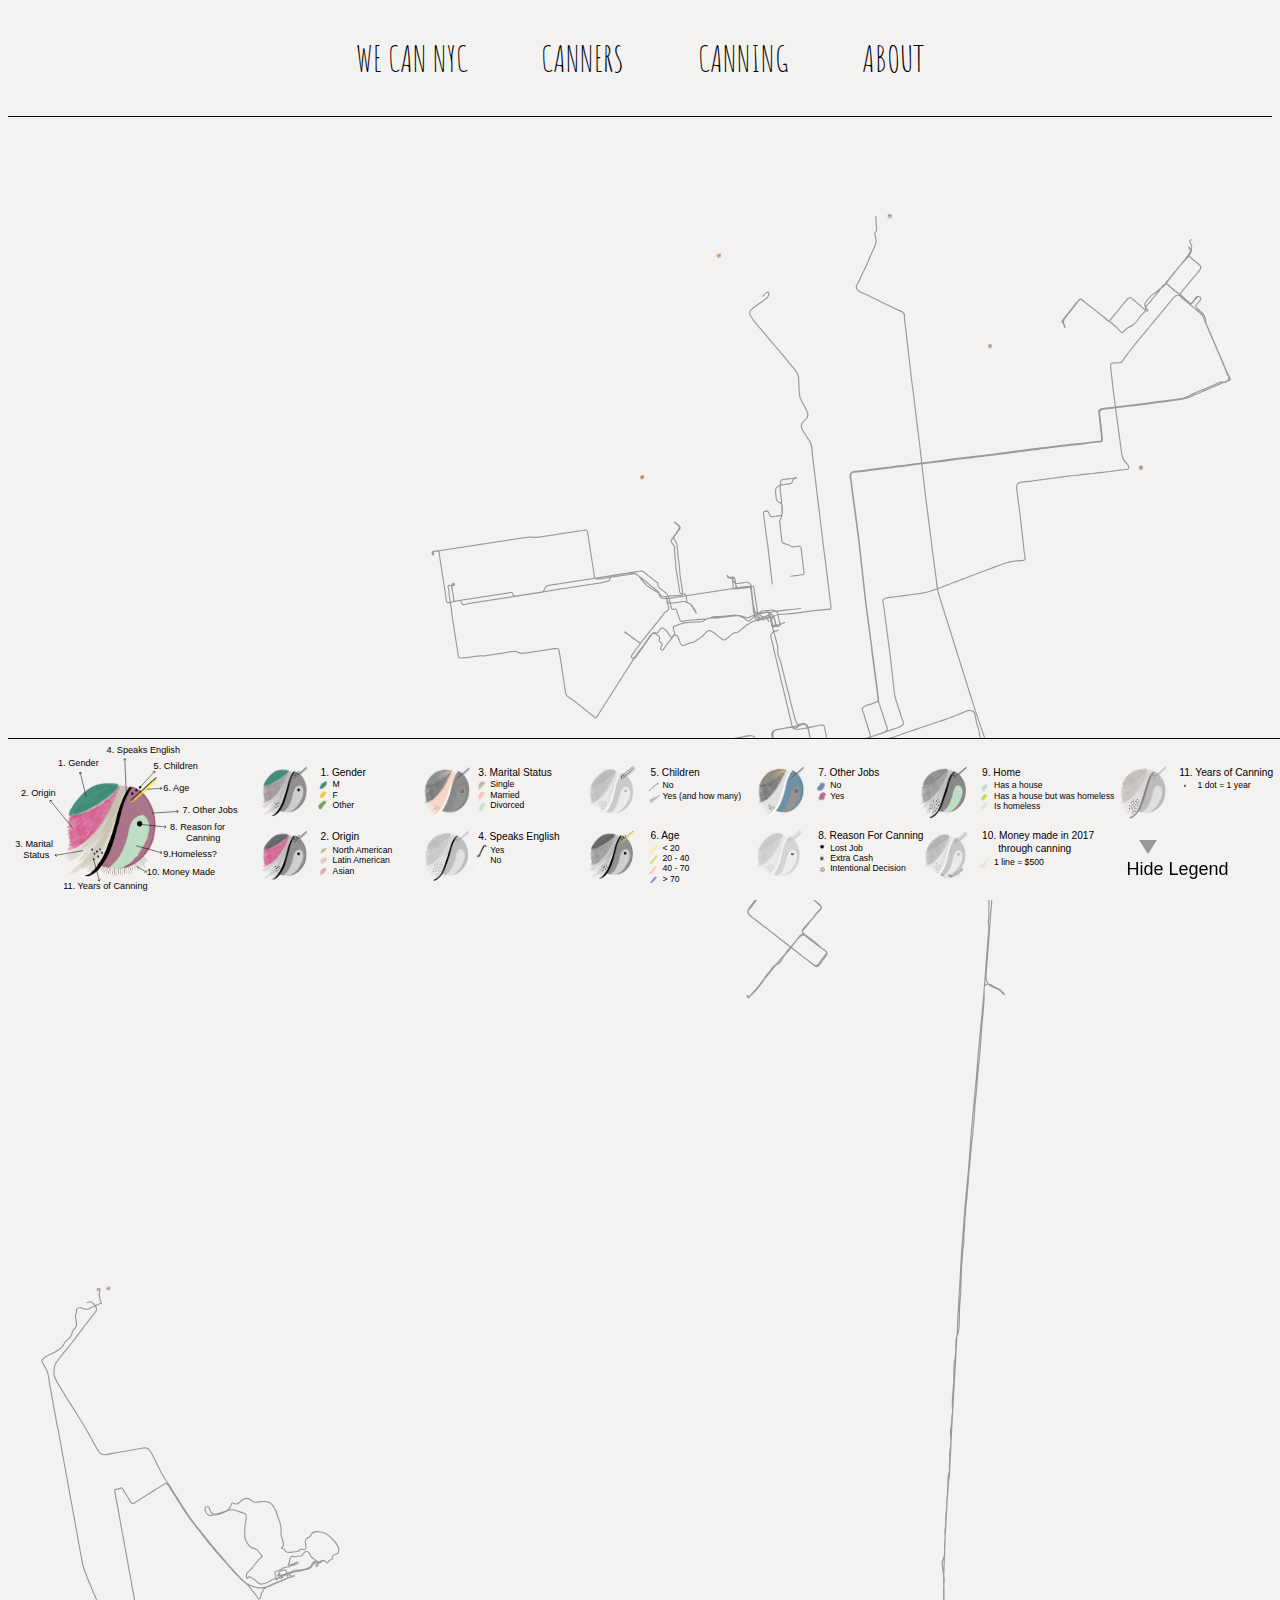
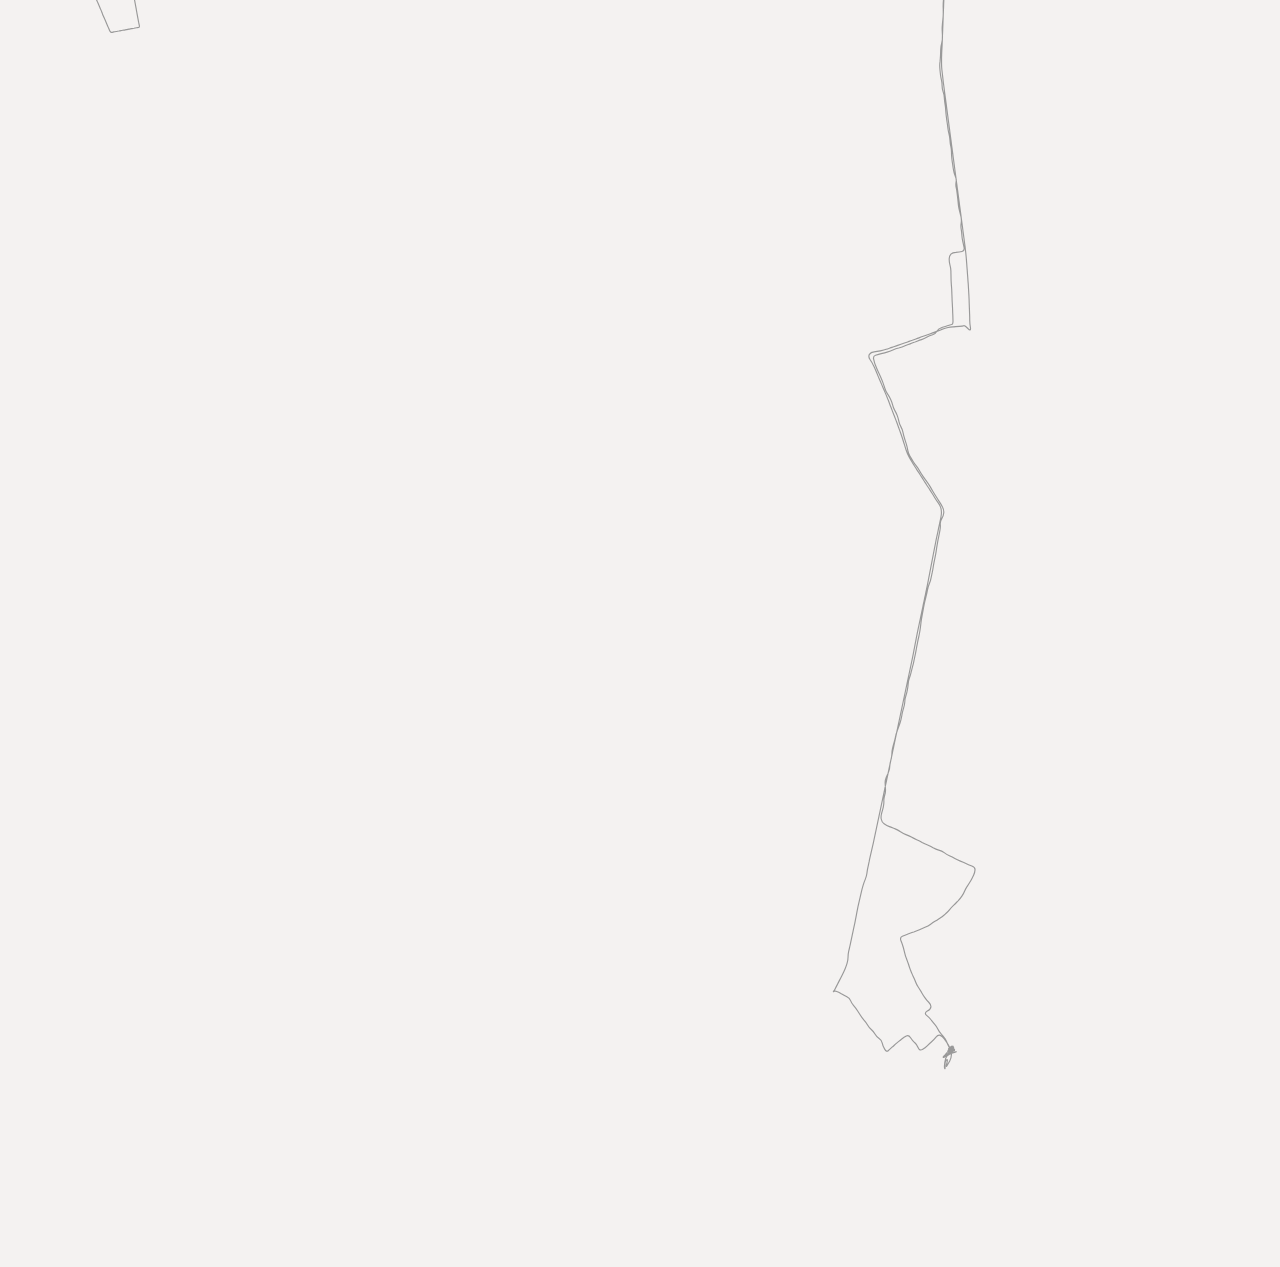
==== index.html @ df3c73aa "commiting changes" ====
<!DOCTYPE html>
<html>
<head>
	<title>Canners</title>

	<script src="scripts/jquery.min.js"></script>
	<script type="text/javascript" src="scripts/homepage/main.js"></script>
	<script type="text/javascript" src="scripts/jquery-drawsvg-master/src/jquery.drawsvg.js"></script>
	<link rel="stylesheet" type="text/css" href="style/main.css">
	<link href="https://fonts.googleapis.com/css?family=Amatic+SC" rel="stylesheet"> 
	<link href="https://fonts.googleapis.com/css?family=Roboto" rel="stylesheet">
</head>
<body>
	<header id="menu">
		<div id="buttons">
			<div class="menu_button">WE CAN NYC</div>
			<div class="menu_button">CANNERS</div>
			<div class="menu_button">CANNING</div>
			<div class="menu_button">ABOUT</div>
		</div>
	</header>

	<div id="page_container">
		
		
		<div id="subtitle"></div>
		<div id="paths">
			<!-- <div class="popup_info" id="popup">
				<div class="popup_info" id="name"></div>
				<div class="popup_info" id="soundbite"></div>
				<div class="popup_info" id="link">
					<img src="img/morena/collection.png">
					<div>GO CANNING</div>
				</div>
				
			</div> -->


			<svg version="1.1" xmlns="http://www.w3.org/2000/svg" xmlns:xlink="http://www.w3.org/1999/xlink" x="0px" y="0px"
				 viewBox="0 150 1093.6 2368.9" style="enable-background:new 0 0 1093.6 2368.9;" xml:space="preserve">
			<style type="text/css">
				.st0{fill:none;stroke:#999999;stroke-linecap:round;stroke-linejoin:round;}
			</style>
			<g id="Angel_x5F_simplified">
				<path class="st0" d="M658.1,586.6c-0.3-1.1-0.9-3.5-2.6-3.4c-1.3,0.1-3.2,1-4.3,1.6c-1.2,0.7-2.9,1.8-4,0.1
					c-0.5-0.8-1.2-4.3-1.4-5.2c-0.6-3.2-0.9-6.4-1.3-9.6c-0.4-3.2-1-6.5-1.2-9.7c-0.3-3.5,0.2-8.4-5-7.9c-1.1,0.1-2.2,0.4-3.3,0.6
					c-1.1,0.2-2.3,0.3-3.5,0.5c-1.1,0.1-2,0-2.9-0.7c-0.9-0.7-1.3-1.7-1.8-2.6c-0.5-0.7-0.9-1.3-1.8-1.6c-0.6-0.2-1.1,0.1-1.7-0.3
					c-0.2-0.1-0.3-0.4-0.5-0.6c0,0-0.1-0.1-0.1-0.1c-0.1,0-0.2,0-0.2,0.2c0,0.1,0,0.2,0.1,0.3c0.4,0.9,2.3,0.2,2.9,0.1
					c0.7-0.1,2.1-0.7,2.8,0.1c0.5,0.5,0.7,2.2,0.8,2.8c0.2,1.6,0.4,3.3,1,4.8c0.9,2.5,2.1,1.4,4,1.1c1.6-0.3,3.2-0.3,4.8-0.6
					c0.8-0.1,1.6-0.5,2.5-0.3c0.8,0.2,0.9,0.7,1.1,1.4c0.2,0.6,0.6,4.2,0.7,4.8c0.2,1.6,0.4,3.2,0.7,4.8c0.3,1.6,0.6,3.2,1,4.8
					c0.3,1.6,0.8,3.2,0.9,4.9c0.1,0.9-0.1,1.9,1.2,2.1c0.9,0.2,1.8,0.3,2.6,0.9c1.1,0.8,3,2.8,4.5,3.2c1,0.3,1.8-0.2,2.6-0.4
					c0.7-0.2,2-0.4,2.7,0.1c0.8,0.6,0.7,1.9,0.8,2.6c0.2,1,0.5,1.9,0.7,2.8c0.1,0.5,0.1,2.1,1,2.2c0.4,0.1,2.4-0.7,2.7-0.8
					c0.3-0.1,1.1-0.5,1.6-0.3c0.2,0.1,0,0.2-0.1,0.3c-0.3,0.1-0.6,0.2-0.9,0.2c-0.8,0.1-1.6,0.5-2.4,0.8c-1.2,0.3-1.4-0.6-1.5-1.5
					c-0.2-1-0.4-1.9-0.6-2.9c-0.4-1.6-0.8-3.1-1.2-4.7c-0.2-0.8-0.4-1.7-0.6-2.5c-0.2-0.9-0.8-1.1-1.7-0.9c-1.6,0.5-3.3,0.6-5,0.9
					c-1.2,0.2-3.4,0.6-4.6-0.1c-1.6-1-2.1-2.3-2.4-4c-0.3-1.6-0.4-3.2-0.6-4.8c-0.4-3.2-0.7-6.4-1.2-9.6c-0.1-1-0.1-2-0.1-2.9
					c-0.1-1.1-0.7-1.2-1.6-1c-1.8,0.3-3.6,0.4-5.4,0.7c-1.8,0.2-3.6,0.4-5.4,0.6c-0.5,0.1-0.9,0.1-1.4,0.2c-0.5,0.1-0.9,0.3-1.4,0.2
					c-1-0.2-0.7-1.6-0.7-2.2c0-0.5-0.5-5-0.6-5.5c-0.1-0.4-0.2-1.8-0.7-2.1c-0.7-0.4-2,0.3-2.6,0.2c-0.9-0.2-0.9-1.3-1.1-1.8
					c-0.1-0.2-0.4-0.7-0.3-0.3c0.5,1.6,1.6,1.6,3,1.8c1.6,0.2,3.1,0.1,4,1.9c0.4,0.8,0.4,1.6,0.4,2.4c0.1,0.8,0.2,1.6,0.3,2.5
					c0.1,0.4,0.1,0.8,0.1,1.3c0,0.4,0,0.8,0.2,1.2c0.3,0.9,1.3,0.6,1.9,0.4c1.7-0.4,3.3-0.4,5-0.6c1.6-0.2,3.2-0.5,4.8-0.4
					c0.8,0.1,1.2,0.4,1.3,1.2c0.1,0.9,0,1.8,0.1,2.7c0.3,3.3,0.7,6.5,1.1,9.8c0.2,1.7,0.4,3.4,0.5,5.1c0.2,1.7,0,3.2,1.1,4.8
					c0.5,0.7,1.2,1.1,1.9,1.6c0.7,0.5,1.2,1.2,2,1.7c1.5,0.9,3.2,0,4.5-0.6c1.1-0.5,3.4-1.4,4.7-0.9c0.9,0.3,0.9,1.3,0.9,2
					c0.1,0.9,0.3,1.7,0.5,2.6c0.2,0.9,0.3,1.8,0.4,2.7c0.1,0.8,0.4,1.3,1.2,1.3c1.5,0.1,2.8-0.6,4.1-1"/>
				<image canner="angel" class="data_portrait" style="overflow:visible;" width="1007" height="1089" xlink:href="img/homepage/data_portraits/angel.png"  transform="matrix(5.722776e-02 0 0 5.722776e-02 978.37 422.3849)">
				</image>
				<svg>
					<path class="overlay_path" d="M658.1,586.6c-0.3-1.1-0.9-3.5-2.6-3.4c-1.3,0.1-3.2,1-4.3,1.6c-1.2,0.7-2.9,1.8-4,0.1
					c-0.5-0.8-1.2-4.3-1.4-5.2c-0.6-3.2-0.9-6.4-1.3-9.6c-0.4-3.2-1-6.5-1.2-9.7c-0.3-3.5,0.2-8.4-5-7.9c-1.1,0.1-2.2,0.4-3.3,0.6
					c-1.1,0.2-2.3,0.3-3.5,0.5c-1.1,0.1-2,0-2.9-0.7c-0.9-0.7-1.3-1.7-1.8-2.6c-0.5-0.7-0.9-1.3-1.8-1.6c-0.6-0.2-1.1,0.1-1.7-0.3
					c-0.2-0.1-0.3-0.4-0.5-0.6c0,0-0.1-0.1-0.1-0.1c-0.1,0-0.2,0-0.2,0.2c0,0.1,0,0.2,0.1,0.3c0.4,0.9,2.3,0.2,2.9,0.1
					c0.7-0.1,2.1-0.7,2.8,0.1c0.5,0.5,0.7,2.2,0.8,2.8c0.2,1.6,0.4,3.3,1,4.8c0.9,2.5,2.1,1.4,4,1.1c1.6-0.3,3.2-0.3,4.8-0.6
					c0.8-0.1,1.6-0.5,2.5-0.3c0.8,0.2,0.9,0.7,1.1,1.4c0.2,0.6,0.6,4.2,0.7,4.8c0.2,1.6,0.4,3.2,0.7,4.8c0.3,1.6,0.6,3.2,1,4.8
					c0.3,1.6,0.8,3.2,0.9,4.9c0.1,0.9-0.1,1.9,1.2,2.1c0.9,0.2,1.8,0.3,2.6,0.9c1.1,0.8,3,2.8,4.5,3.2c1,0.3,1.8-0.2,2.6-0.4
					c0.7-0.2,2-0.4,2.7,0.1c0.8,0.6,0.7,1.9,0.8,2.6c0.2,1,0.5,1.9,0.7,2.8c0.1,0.5,0.1,2.1,1,2.2c0.4,0.1,2.4-0.7,2.7-0.8
					c0.3-0.1,1.1-0.5,1.6-0.3c0.2,0.1,0,0.2-0.1,0.3c-0.3,0.1-0.6,0.2-0.9,0.2c-0.8,0.1-1.6,0.5-2.4,0.8c-1.2,0.3-1.4-0.6-1.5-1.5
					c-0.2-1-0.4-1.9-0.6-2.9c-0.4-1.6-0.8-3.1-1.2-4.7c-0.2-0.8-0.4-1.7-0.6-2.5c-0.2-0.9-0.8-1.1-1.7-0.9c-1.6,0.5-3.3,0.6-5,0.9
					c-1.2,0.2-3.4,0.6-4.6-0.1c-1.6-1-2.1-2.3-2.4-4c-0.3-1.6-0.4-3.2-0.6-4.8c-0.4-3.2-0.7-6.4-1.2-9.6c-0.1-1-0.1-2-0.1-2.9
					c-0.1-1.1-0.7-1.2-1.6-1c-1.8,0.3-3.6,0.4-5.4,0.7c-1.8,0.2-3.6,0.4-5.4,0.6c-0.5,0.1-0.9,0.1-1.4,0.2c-0.5,0.1-0.9,0.3-1.4,0.2
					c-1-0.2-0.7-1.6-0.7-2.2c0-0.5-0.5-5-0.6-5.5c-0.1-0.4-0.2-1.8-0.7-2.1c-0.7-0.4-2,0.3-2.6,0.2c-0.9-0.2-0.9-1.3-1.1-1.8
					c-0.1-0.2-0.4-0.7-0.3-0.3c0.5,1.6,1.6,1.6,3,1.8c1.6,0.2,3.1,0.1,4,1.9c0.4,0.8,0.4,1.6,0.4,2.4c0.1,0.8,0.2,1.6,0.3,2.5
					c0.1,0.4,0.1,0.8,0.1,1.3c0,0.4,0,0.8,0.2,1.2c0.3,0.9,1.3,0.6,1.9,0.4c1.7-0.4,3.3-0.4,5-0.6c1.6-0.2,3.2-0.5,4.8-0.4
					c0.8,0.1,1.2,0.4,1.3,1.2c0.1,0.9,0,1.8,0.1,2.7c0.3,3.3,0.7,6.5,1.1,9.8c0.2,1.7,0.4,3.4,0.5,5.1c0.2,1.7,0,3.2,1.1,4.8
					c0.5,0.7,1.2,1.1,1.9,1.6c0.7,0.5,1.2,1.2,2,1.7c1.5,0.9,3.2,0,4.5-0.6c1.1-0.5,3.4-1.4,4.7-0.9c0.9,0.3,0.9,1.3,0.9,2
					c0.1,0.9,0.3,1.7,0.5,2.6c0.2,0.9,0.3,1.8,0.4,2.7c0.1,0.8,0.4,1.3,1.2,1.3c1.5,0.1,2.8-0.6,4.1-1"/>
				</svg>
			</g>
			<g id="PedroYJosefa_x5F_simplified">
				<path class="st0" d="M1024.3,256.2c-1.9,0.4-2.4,1.2-1.5,2.2s1.3,2.3,1.3,3.9c0.1,1.6-0.2,3.1-0.7,4.5c-0.5,1.4-1.2,2.6-2.1,3.8
					c-0.9,1.2-1.8,2.2-2.9,3.2c-1,1-1.9,2-2.8,3c-0.8,1-1.7,2.1-2.7,3.2s-1.9,2.3-2.7,3.4s-1.7,2.1-2.4,3s-1.3,1.6-1.6,1.9
					c-0.3,0.4-0.9,1.2-1.9,2.6c-1,1.4-1.9,2.6-2.9,3.8c-0.9,1.1-2,2.1-3.3,3s-2.4,1.8-3.5,2.8c-1.1,1-2.3,1.9-3.7,2.7
					c-1.3,0.8-2.4,1.8-3.2,3c-0.8,1.2-1.8,2.3-2.9,3.5s-1.5,2.3-1.2,3.4s0.9,2.2,1.9,3.1c1,1,1.1,1.5,0.5,1.6c-0.6,0.1-1.5-0.3-2.5-1.2
					c-1-0.9-2-1.8-2.9-2.5c-0.9-0.8-1.8-1.6-2.7-2.3c-0.9-0.8-1.8-1.6-2.7-2.4c-0.9-0.8-2-1.7-3.2-2.7c-1.2-1-2.8-0.2-4.8,2.3
					s-3.4,4.2-4.1,5.1c-0.7,0.9-1.4,1.7-2,2.4c-0.6,0.7-1.3,1.6-2,2.5c-0.8,0.9-1.5,1.9-2.3,2.8c-0.8,0.9-1.5,1.8-2.2,2.7
					c-0.7,0.8-1.2,1.5-1.5,2c-0.3,0.5-1.2,0.1-2.5-1.1c-1.3-1.3-2.2-2-2.7-2.4c-0.4-0.3-1-0.8-1.8-1.4c-0.7-0.6-1.9-1.5-3.6-2.9
					c-1.6-1.3-3-2.5-4.2-3.4c-1.1-0.9-2.2-1.7-3.1-2.3c-0.9-0.6-2.1-1.5-3.3-2.6c-1.3-1.1-2.4-1.9-3.2-2.5c-0.9-0.6-2.1,0.2-3.8,2.3
					c-1.7,2.1-2.9,3.6-3.5,4.4c-0.6,0.8-1.6,2-2.8,3.5s-2.1,2.6-2.6,3.2s-1.5,1.8-2.9,3.6c-1.4,1.8-1.6,2.9-0.5,3.3
					c1.1,0.4,1.7,1.4,1.9,3c0.1,1.6-0.2,1.2-0.9-1.1c-0.7-2.3-0.6-4.1,0.4-5.4c1-1.3,2.1-2.6,3.2-4.1c1.1-1.4,2.2-2.8,3.1-4
					c1-1.2,2.1-2.7,3.5-4.5c1.4-1.8,2.2-2.9,2.5-3.2c0.3-0.4,0.6-0.8,1-1.2s1.3-0.1,2.6,0.9c1.3,1.1,2.6,2.1,3.8,3.2
					c1.2,1.1,2.4,2,3.7,2.8s2.4,1.7,3.5,2.7c1.1,1,2.3,1.9,3.5,2.9c1.2,0.9,2.4,1.9,3.7,2.9c1.3,1,2.2,1.8,2.8,2.2
					c0.6,0.5,1.6,1.2,2.9,2.3c1.3,1,2.4,1.9,3.3,2.6c0.8,0.7,1.8,1.6,2.8,2.7c1,1.1,2.1,2.1,3,3c1,0.9,2,0.6,3-0.8
					c1-1.4,2.2-2.5,3.6-3.1c1.4-0.6,2.7-1.3,3.9-2.2c1.3-0.9,2.3-1.9,3.2-3.1c0.9-1.2,1.8-2.4,2.6-3.7c0.9-1.2,1.9-2.3,3.2-3.3
					c1.3-1,1.9-2.2,1.8-3.6c-0.1-1.4,0.5-2.7,1.7-3.8c1.2-1.1,2.2-2.3,3.1-3.5c0.9-1.2,1.8-2.3,2.8-3.4c1-1,2-2.2,3-3.5
					c1-1.3,1.9-2.5,2.7-3.8c0.8-1.3,1.8-2.3,3-3.1c1.2-0.8,2.4-0.6,3.7,0.5c1.2,1.1,2.4,2.2,3.4,3.3c1,1.1,2.2,1.9,3.5,2.7
					c1.3,0.7,2.5,1.6,3.6,2.7c1.1,1.1,2.1,2.1,3.2,3.1c1,1,2.2,2.1,3.4,3.4s2.3,1.3,3.3,0.1c0.9-1.2,2-2.4,3.2-3.6
					c1.2-1.2,1.5-1.8,1-1.8c-0.6,0-1.5,1.1-2.8,3.5c-1.3,2.3-2.3,3.1-3.1,2.4c-0.8-0.8-1.9-1.6-3.2-2.5c-1.3-0.9-2.6-1.9-3.9-3
					c-1.3-1.1-1.8-1.9-1.7-2.4c0.1-0.5,0.6-1.2,1.3-2.1c0.7-0.9,1.5-1.8,2.4-2.9s1.7-2,2.5-3c0.8-1,1.7-2.1,2.9-3.6
					c1.2-1.4,2.2-2.6,3.2-3.7c1-1,1.7-1.9,2.3-2.7c0.6-0.8,1.4-1.9,2.4-3.2c1-1.3,1.2-2.4,0.6-3.3c-0.6-0.8-1.5-1.7-2.7-2.6
					c-1.2-0.9-2.3-1.8-3.3-2.6c-1-0.9-1.9-1.7-2.7-2.4s-1.4-1.2-1.7-1.4c-0.3-0.2,0.1-0.9,1.2-2c1.1-1.1,1.5-1.8,1.3-2.1
					c-0.2-0.3-0.5-1-1-2c-0.5-1-0.9-1.4-1.1-1.1c-0.3,0.3,0,0.8,0.9,1.6c0.9,0.8,0.3,2.6-1.6,5.4c-1.9,2.8-3.3,4.6-4.1,5.5
					c-0.8,0.9-1.6,1.9-2.4,2.9s-1.6,1.9-2.3,2.7c-0.7,0.8-1.4,1.7-2.2,2.6c-0.8,0.9-1.6,1.9-2.4,2.9c-0.9,1-1.9,2.3-3,3.7
					c-1.2,1.5-2,2.4-2.6,2.9c-0.6,0.5-0.4,1,0.5,1.6s2,1.5,3.4,2.6c1.4,1.2,2.6,2.3,3.8,3.3c1.1,1.1,2.3,2,3.6,2.8
					c1.3,0.8,2.5,1.7,3.6,2.8s2.5,2.4,4.1,4c1.7,1.6,2.9,1.8,3.8,0.4c0.9-1.3,1.9-2.6,3.1-3.9c1.2-1.2,2.3-1.5,3.4-0.7
					c1,0.8,1,1.8-0.1,3.1c-1.1,1.3-2,2.5-2.9,3.5c-0.9,1-0.7,2.1,0.6,3.3c1.3,1.2,2.5,2.3,3.6,3.2s2,2.1,2.7,3.5c0.7,1.4,1,2.8,1.1,4.3
					s0.5,2.9,1.2,4.2c0.7,1.4,1.3,2.8,1.9,4.2c0.6,1.4,1.2,2.8,1.8,4.2c0.6,1.4,1.2,2.8,1.8,4.2c0.6,1.4,1.2,2.8,1.8,4.2
					c0.6,1.4,1.2,2.8,1.8,4.2c0.6,1.4,1.2,2.8,1.8,4.2c0.6,1.4,1.2,2.8,1.8,4.2c0.6,1.4,1.2,2.8,1.8,4.2c0.6,1.4,1.2,2.8,1.7,4.1
					c0.5,1.4,1.3,2.8,2.2,4.5c0.9,1.6,1.5,2.8,1.5,3.7c0.1,0.8-0.3,1.3-1,1.4c-0.8,0.1-1.9,0.4-3.4,1c-1.5,0.5-2.9,1.1-4.3,1.7
					c-1.4,0.6-2.8,1.2-4.1,1.8c-1.4,0.6-2.8,1.2-4.2,1.8c-1.4,0.6-2.8,1.2-4.2,1.8c-1.4,0.6-2.8,1.2-4.2,1.8c-1.4,0.6-2.8,1.2-4.1,1.8
					c-1.4,0.6-2.8,1.2-4.3,1.9c-1.5,0.7-2.6,1.1-3.3,1.3c-0.7,0.2-0.7,0.2-0.1,0c0.6-0.2,0,0-1.8,0.5c-1.8,0.5-3.4,0.9-4.9,1
					s-2.9,0.3-4.4,0.5c-1.5,0.2-3.8,0.5-6.8,0.9c-3,0.4-6,0.8-9,1.2c-3,0.4-6,0.8-9,1.2c-3,0.4-6,0.8-9,1.1c-3,0.4-6,0.7-9,1.1
					c-3,0.4-6,0.7-9,1.1c-3,0.4-6,0.7-8.9,1c-2.9,0.3-4.2,1.3-4,3c0.2,1.7,0.5,4.1,0.8,7.1c0.3,3,0.6,6,0.9,8.9c0.3,3,0.6,5.3,0.7,7
					c0.2,1.7-0.6,2.5-2.4,2.5c-1.8,0-4.1,0.2-7.1,0.6c-3,0.4-5.9,0.8-9,1.2c-3,0.4-6,0.7-9,1c-3,0.3-6,0.6-9,1c-3,0.4-6,0.8-9,1.2
					s-6,0.8-9,1.1c-3,0.3-6,0.7-9,1.1c-3,0.4-6,0.8-9,1.2c-3,0.4-6,0.8-9,1.2c-3,0.4-6,0.8-9,1.2c-3,0.4-6,0.8-9,1.1
					c-3,0.4-6,0.7-9,1.1c-3,0.3-6,0.7-9,1s-6,0.7-9,1.1c-3,0.4-6,0.8-9,1.2s-6,0.8-9,1.1c-3,0.3-6,0.7-9,1.1c-3,0.4-6,0.7-9,1.1
					c-3,0.4-6,0.8-9,1.2c-3,0.4-6,0.7-9,1.1c-3,0.4-6,0.8-9,1.1c-3,0.4-6,0.8-9,1.2c-3,0.4-6,0.8-9,1.2s-5.3,0.6-7,0.6
					c-1.7,0-2.7,0.6-3,1.8c-0.3,1.2-0.3,2.6,0,4.1c0.3,1.6,0.5,3.1,0.7,4.6c0.2,1.5,0.4,3,0.5,4.5c0.2,1.5,0.4,3,0.6,4.5s0.4,3,0.6,4.5
					c0.2,1.5,0.4,3,0.6,4.5c0.2,1.5,0.4,3,0.6,4.5c0.2,1.5,0.4,3,0.6,4.5c0.2,1.5,0.4,3,0.6,4.5c0.2,1.5,0.4,3,0.6,4.5
					c0.2,1.5,0.4,3,0.6,4.5c0.2,1.5,0.4,3,0.6,4.5c0.2,1.5,0.4,3,0.5,4.5c0.2,1.5,0.4,3,0.5,4.5s0.4,3,0.5,4.5c0.2,1.5,0.4,3,0.5,4.5
					c0.2,1.5,0.4,3,0.5,4.5c0.2,1.5,0.4,3,0.5,4.5c0.2,1.5,0.4,3,0.5,4.5c0.2,1.5,0.3,3,0.5,4.5c0.2,1.5,0.3,3,0.5,4.5
					c0.2,1.5,0.3,3,0.5,4.5c0.2,1.5,0.3,3,0.5,4.5s0.3,3,0.5,4.5c0.2,1.5,0.4,3,0.5,4.5c0.2,1.5,0.4,3,0.6,4.5c0.2,1.5,0.4,3,0.6,4.5
					c0.2,1.5,0.4,3,0.6,4.5c0.2,1.5,0.4,3,0.6,4.5c0.2,1.5,0.4,3,0.6,4.5c0.2,1.5,0.4,3,0.6,4.5c0.2,1.5,0.4,3,0.6,4.5
					c0.2,1.5,0.4,3,0.6,4.5c0.2,1.5,0.4,3,0.5,4.5c0.2,1.5,0.4,3,0.6,4.5c0.2,1.5,0.4,3,0.6,4.5s0.4,3,0.6,4.5s0.4,3,0.6,4.5
					c0.2,1.5,0.4,3,0.6,4.5c0.2,1.5,0.4,3,0.6,4.5c0.2,1.5,0.4,3,0.6,4.5s0.4,3,0.5,4.5c0.1,1.5,0.4,3.1,0.6,4.9s-0.1,2.9-1.3,3.4
					c-1.1,0.5-2.4,1-3.9,1.5c-1.4,0.5-2.9,0.9-4.5,1.4s-2.7,1.1-3.5,1.9s-0.9,2-0.2,3.6c0.7,1.6,1.2,3,1.6,4.5s0.9,2.9,1.3,4.3
					c0.5,1.4,0.9,2.9,1.3,4.3c0.4,1.4,0.9,2.9,1.5,4.4c0.6,1.5,0.7,2.8,0.4,4.1c-0.3,1.2-1.3,2.1-2.9,2.6c-1.6,0.5-3,1-4.5,1.4
					c-1.4,0.5-2.8,1-4.3,1.4s-2.9,1-4.3,1.5c-1.4,0.5-2.9,1-4.3,1.5c-1.4,0.5-2.9,0.9-4.3,1.3c-1.5,0.4-2.9,0.9-4.4,1.3
					c-1.4,0.4-2.9,0.9-4.4,1.2c-1.5,0.4-2.9,0.8-4.4,1.1c-1.5,0.3-2.9,0.7-4.4,1.1c-1.5,0.4-2.9,0.6-4.4,0.6c-1.4,0-2.3-0.8-2.6-2.5
					c-0.3-1.7-0.6-3.2-0.9-4.7c-0.3-1.4-0.7-2.9-1-4.4s-0.7-3-1-4.4c-0.3-1.5-0.7-3-0.9-4.5c-0.3-1.5-0.8-2.9-1.4-4.2s-1.8-1.6-3.4-1
					c-1.6,0.6-3.2,1-4.6,1.3c-1.5,0.3-2.9,0.6-4.4,1c-1.5,0.4-3,0.7-4.5,0.9s-3,0.5-4.4,0.8c-1.5,0.3-3,0.5-4.7,0.7
					c-1.6,0.2-2.7,0.9-3.2,2.3c-0.5,1.4-0.5,2.8-0.1,4.3c0.4,1.5,0.8,3,1.1,4.5c0.3,1.5,0.6,3,0.9,4.4c0.3,1.5,0.6,3,0.9,4.4
					c0.3,1.5,0.6,3,0.9,4.4s0.6,3,0.9,4.4c0.3,1.5,0.6,3,0.9,4.4c0.3,1.5,0.6,3,1,4.4c0.3,1.5,0.6,3,1,4.4c0.3,1.5,0.6,3,1,4.4
					s0.6,3,0.9,4.4c0.3,1.5,0.6,3,0.9,4.4c0.3,1.5,0.6,3,0.9,4.5s0.6,3,0.9,4.4c0.3,1.5,0.6,3,0.9,4.5c0.3,1.5,0.6,3,0.9,4.4
					c0.3,1.5,0.6,3,0.9,4.5c0.3,1.5,0.7,3,1.1,4.4c0.4,1.4,0.8,2.9,1,4.4c0.2,1.5,0.5,3,0.9,4.5c0.4,1.5,0.7,2.9,1.1,4.4
					c0.4,1.5,0.7,2.9,1.1,4.4c0.4,1.5,0.8,2.9,1.4,4.5c0.6,1.5,0.4,2.9-0.5,4s-2.1,1.9-3.7,2.2c-1.5,0.3-3,0.6-4.5,1
					c-1.5,0.3-3,0.6-4.5,0.9c-1.5,0.3-2.5,1.2-3,2.6c-0.5,1.4-0.5,2.8,0,4.1c0.5,1.4,0.2,2.6-1,3.8c-1.1,1.2-2.1,2.4-3,3.6
					c-0.9,1.2-1.7,2.4-2.6,3.7c-0.9,1.2-1.8,2.4-2.7,3.7c-0.9,1.2-1.8,2.4-2.7,3.6s-1.8,2.4-2.7,3.6c-0.9,1.2-1.8,2.4-2.7,3.6
					c-0.9,1.2-1.8,2.4-2.7,3.6s-1.8,2.4-2.7,3.6c-0.9,1.2-1.9,2.4-3,3.6c-1.2,1.2-1.5,2.4-0.9,3.7c0.6,1.3,1.5,2.3,2.8,3.2
					c1.3,0.9,2.6,1.8,3.7,2.7c1.2,0.9,2.4,1.9,3.6,2.8c1.2,0.9,2.4,1.8,3.6,2.8c1.2,0.9,2.4,1.8,3.6,2.8s2.4,1.8,3.6,2.8
					c1.2,0.9,2.4,1.8,3.6,2.8c1.2,0.9,2.4,1.8,3.6,2.8c1.2,0.9,2.4,1.8,3.6,2.8c1.2,0.9,2.4,1.8,3.6,2.8c1.2,0.9,2.4,1.8,3.6,2.8
					c1.2,0.9,2.4,1.9,3.6,2.8c1.2,0.9,2.4,1.8,3.6,2.8s2.4,1.9,3.6,2.8c1.2,0.9,2.4,1.8,3.6,2.7s2.5,1.9,3.8,3.1s2.6,1.1,3.7-0.1
					s2.1-2.5,2.9-3.6c0.8-1.1,1.9-2.5,3.1-4.2c1.3-1.7,1.5-2.9,0.8-3.8c-0.7-0.9-1.7-1.8-3.2-2.7c-1.4-1-2.4-1.7-3-2
					c-0.6-0.4-1.3-0.9-2.2-1.6c-0.9-0.7-1.6-1.3-2.3-1.7c-0.7-0.5-1.9-1.5-3.8-3.2c-1.9-1.6-3.4-2.8-4.5-3.3s-2.3-0.4-3.5,0.7
					s-2.3,2.2-3.2,3.3s-1.8,2.3-2.7,3.5s-1.8,2.4-2.7,3.6c-0.9,1.2-1.8,2.4-2.9,3.5c-1,1.1-2,2.2-2.8,3.4c-0.9,1.1-1.6,2.3-2.3,3.7
					c-0.6,1.4-1.7,2.3-3.1,3c-1.4,0.6-2.6,1.4-3.5,2.3s-1.8,1.9-2.6,3.1c-0.8,1.2-1.8,2.4-3,3.7c-1.2,1.3-2.1,2.6-2.7,4.1
					c-0.5,1.4-1.3,2.6-2.2,3.7c-0.9,1-1.9,2.2-2.9,3.5s-2,2.4-2.9,3.4s-1.9,1.9-3,3c-1.1,1.1-1.8,1.5-2.1,1.4c-0.3-0.1-0.8-0.3-1.3-0.7
					c-0.6-0.3-0.6,0-0.1,0.9c0.6,0.9,1,1.2,1.2,0.8c0.3-0.4,0.8-1.1,1.7-2.1c0.8-1,1.8-2.1,2.8-3.2c1-1.1,2-2.3,3.1-3.5s2-2.5,2.9-3.7
					c0.9-1.2,1.8-2.3,2.6-3.2s1.8-2,2.9-3.3c1.1-1.3,2-2.4,2.7-3.3s2-2.5,3.7-4.8c1.8-2.3,3.2-4,4.2-5.2s2-2.2,3.1-3.4
					c1-1.1,2-2.3,2.8-3.5c0.9-1.2,1.8-2.4,2.9-3.5s2-2.2,3-3.4c0.9-1.2,1.8-2.4,2.8-3.5c0.9-1.1,1.9-2.4,3-3.8c1.1-1.4,2.1-1.7,3.2-1.1
					c1,0.7,1.9,1.4,2.7,2c0.7,0.7,2.1,1.7,4,3c1.9,1.3,3.7,2.7,5.4,4c1.7,1.3,2.5,1.9,2.3,1.6c-0.2-0.3-0.9-1-2-2c-1.2-1-2.3-2-3.5-2.8
					s-2.3-1.8-3.5-2.7s-2.4-1.8-3.5-2.6c-1.2-0.8-2.1-1.6-2.7-2.2c-0.6-0.6-0.4-1.4,0.5-2.4c1-1,1.9-2,2.8-3.2c0.9-1.1,1.9-2.3,2.8-3.5
					s1.9-2.4,2.9-3.5c1-1.2,1.9-2.3,2.8-3.5c0.9-1.2,2-2.3,3.3-3.5c1.3-1.2,1.4-2.3,0.3-3.5c-1.1-1.1-2.2-2.2-3.3-3.2
					c-1.1-1-2.3-2-3.4-3c-1.1-1-2.3-2-3.4-3c-1.1-1-2.3-2-3.4-3s-2.3-2-3.4-3c-1.1-1-2.2-2-3.4-3.1c-1.1-1-2.2-2-3.4-3
					c-1.1-1-2.2-2-3.4-3c-1.1-1-2.2-2-3.4-3.1c-1.1-1-2.1-2.1-3-3.3c-0.8-1.2-1.2-2.5-1.2-4.2c0-1.6,0.4-3,1-4.1
					c0.6-1.1,1.8-1.7,3.4-1.9c1.6-0.2,3.2-0.4,4.6-0.8s2.9-0.7,4.4-1c1.5-0.3,3-0.6,4.4-0.9c1.5-0.3,3-0.6,4.4-0.9
					c1.5-0.3,3-0.6,4.4-0.9s3-0.6,4.4-0.9c1.5-0.3,3-0.6,4.4-1c1.5-0.3,3-0.6,4.5-0.9c1.5-0.3,2.9-0.7,4.1-1.3c1.2-0.6,1.6-1.7,1.2-3.3
					c-0.5-1.6-0.8-3.2-1.1-4.6c-0.3-1.4-0.6-2.9-1-4.4c-0.3-1.5-0.7-3-1-4.4c-0.3-1.5-0.7-3-1-4.4s-0.7-3-1-4.4c-0.3-1.5-0.6-3-0.9-4.4
					c-0.3-1.5-0.6-3-0.9-4.5c-0.3-1.5-0.6-3-0.9-4.5s-0.6-3-0.9-4.5s-0.6-3-0.9-4.5c-0.3-1.5-0.6-3-0.9-4.5c-0.3-1.5-0.6-3-0.9-4.5
					c-0.3-1.5-0.6-3-0.9-4.5c-0.3-1.5-0.6-3-0.9-4.5c-0.3-1.5-0.6-3-0.9-4.4c-0.3-1.5-0.6-3-0.9-4.4c-0.3-1.5-0.6-3-1-4.4
					c-0.3-1.5-0.6-3-1-4.4c-0.3-1.5-0.7-2.9-1-4.4c-0.3-1.4-0.6-2.8-0.8-4c-0.2-1.2-0.2-2.1-0.1-2.6c0.1-0.5,0-0.9-0.2-1.2
					c-0.3-0.3-0.5-1.1-0.8-2.4c-0.3-1.4-0.5-2.8-0.9-4.2c-0.3-1.5-0.9-2.8-1.7-4.1c-0.8-1.3-2-1.6-3.6-1.1s-3,1.2-4.3,2.1
					s-2.6,1.1-4.1,0.6c-1.5-0.5-2.9-0.5-4.4-0.1c-1.5,0.4-3,0.8-4.5,1s-3,0.5-4.6,0.7c-1.6,0.2-2.8,0.8-3.7,1.7
					c-0.9,0.9-1.2,2.1-0.8,3.7c0.4,1.6,0.8,3.1,1,4.6c0.3,1.5,0.6,2.9,0.9,4.4c0.3,1.5,0.6,3,0.9,4.4c0.3,1.5,0.6,3,1.1,4.5
					c0.4,1.5,0.5,2.9,0.1,4c-0.3,1.1-1.4,1.8-3,2c-1.7,0.2-3.2,0.5-4.7,0.8c-1.4,0.3-2.9,0.6-4.4,1c-1.5,0.3-2.4-0.4-2.8-2.1
					c-0.3-1.7-0.7-3.3-1-4.7s-0.6-2.9-0.9-4.4s-0.7-3-1.1-4.6c-0.5-1.6-0.4-2.8,0.2-3.5c0.6-0.8,0.7-1,0.1-0.8
					c-0.5,0.2-0.9-0.6-1.1-2.6s-1.1-3-2.7-3c-1.6-0.1-3.1,0-4.6,0.3c-1.5,0.3-2.9,0.6-4.4,0.9c-1.5,0.3-3,0.6-4.4,0.9s-3,0.6-4.5,0.9
					c-1.5,0.3-3,0.6-4.4,0.9c-1.5,0.3-3,0.7-4.6,0.9c-1.6,0.3-2.7,1-3.3,2.1c-0.6,1.1-0.5,2.4,0.4,3.8c0.9,1.4,1.6,2.8,2.3,4.1
					c0.6,1.4,1.3,2.7,2,4.1c0.7,1.3,1.4,2.7,2.1,4s1.4,2.7,2.1,4c0.7,1.3,1.4,2.7,2.1,4c0.7,1.3,1.4,2.7,2.1,4c0.7,1.3,1.4,2.7,2.1,4
					c0.7,1.3,1.4,2.7,2.1,4c0.7,1.3,1.4,2.7,2.1,4s1.4,2.7,2.1,4c0.7,1.3,1.4,2.7,2.1,4c0.7,1.3,1.4,2.7,2.1,4s1.4,2.7,2.1,4
					s1.4,2.7,2.1,4c0.7,1.3,1.4,2.7,2.1,4c0.7,1.3,1.4,2.7,2,4.1s1.3,2.7,2,4.1c0.7,1.4,1.4,2.7,2.1,4.1c0.7,1.3,1.4,2.7,2.1,4
					c0.7,1.3,1.4,2.7,2.1,4c0.7,1.3,1.4,2.7,2.1,4c0.7,1.3,1.4,2.7,2.1,4c0.7,1.3,1.4,2.7,2.1,4c0.7,1.3,1.4,2.7,2.1,4
					c0.7,1.3,1.5,2.7,2.4,4c1,1.4,1,2.7,0.2,3.9c-0.8,1.3-1.7,2.5-2.6,3.7c-0.9,1.2-1.8,2.4-2.7,3.6s-1.8,2.4-2.7,3.7
					c-0.9,1.2-1.8,2.4-2.7,3.6s-1.8,2.4-2.7,3.6c-0.9,1.2-1.8,2.4-2.7,3.6s-1.8,2.4-2.7,3.6c-0.9,1.2-1.8,2.4-2.7,3.6s-1.8,2.4-2.8,3.6
					c-1,1.2-1.7,2.5-2,3.9s0.1,2.7,1.3,3.7c1.2,1,2.4,2,3.6,2.9c1.2,0.9,2.4,1.8,3.6,2.7c1.2,0.9,2.4,1.8,3.6,2.8
					c1.2,0.9,2.4,1.8,3.6,2.8c1.2,0.9,2.4,1.8,3.6,2.8c1.2,0.9,2.4,1.8,3.6,2.8c1.2,0.9,2.4,1.8,3.6,2.8s2.4,1.8,3.6,2.8
					s2.4,1.8,3.6,2.8c1.2,0.9,2.4,1.8,3.6,2.8c1.2,0.9,2.4,1.8,3.6,2.8c1.2,0.9,2.4,1.8,3.6,2.8c1.2,0.9,2.4,1.9,3.6,2.8
					c1.2,0.9,2.4,1.8,3.6,2.7c1.2,0.9,2.6,2,4.2,3.2c1.6,1.2,2.7,1.6,3.4,1.2c0.7-0.4,1.5-1.3,2.5-2.6c0.9-1.3,1.9-2.5,2.8-3.6
					c0.9-1.2,1.9-2.4,2.8-3.6c0.9-1.2,0.7-2.3-0.9-3.2s-2.8-1.9-4-2.8c-1.1-0.9-2.3-1.9-3.7-2.9c-1.3-1-2.3-1.8-2.9-2.4
					c-0.6-0.6-1.2-1.1-1.7-1.5c-0.5-0.4-1.1-0.8-1.6-1.3c-0.5-0.4-1.3-1-2.2-1.7c-1-0.7-1.9-1.6-2.8-2.7c-0.9-1.1-0.9-2.3,0.1-3.3
					c1-1.1,1.9-2.1,2.7-3c0.8-0.9,1.6-1.8,2.2-2.5s1.4-1.6,2.1-2.4c0.8-0.9,1.8-2.2,3.2-4s2.8-3.3,4.2-4.7c1.4-1.3,1.7-2.5,0.9-3.4
					c-0.8-0.9-1.8-1.8-3-2.7s-2.3-1.8-3.5-2.8c-1.1-1-2.2-2-3.4-3c-1.1-1-2.3-2-3.4-3c-1.1-1-2.3-2-3.4-3c-1.1-1-2.2-2-3.4-3
					c-1.1-1-2.2-2-3.4-3s-2.2-2-3.4-3.1c-1.1-1-2.2-2-3.4-3c-1.1-1-2.2-2.1-3.3-3.2c-1.1-1.1-1.6-2.4-1.7-4c-0.1-1.6-0.2-3.1-0.3-4.6
					c-0.1-1.5,0.7-2.3,2.5-2.5c1.7-0.2,3.3-0.4,4.8-0.8c1.4-0.3,2.9-0.7,4.4-1c1.5-0.3,3-0.6,4.5-0.9s3-0.6,4.4-0.9s3-0.6,4.4-0.9
					c1.5-0.3,3-0.6,4.4-0.9c1.5-0.3,3-0.6,4.5-0.9c1.5-0.3,2.9-0.6,4.4-1c1.4-0.4,3-0.6,4.8-0.7c1.8-0.1,2.5-0.9,2.3-2.5
					s-0.5-3.1-0.9-4.5c-0.3-1.5-0.7-2.9-1-4.4c-0.3-1.5-0.6-3-1-4.4c-0.3-1.5-0.7-3-1-4.4c-0.3-1.5-0.7-3-1-4.4c-0.3-1.5-0.6-3-0.9-4.4
					s-0.6-3-0.9-4.5c-0.3-1.5-0.6-3-0.9-4.5c-0.3-1.5-0.6-3-0.9-4.5c-0.3-1.5-0.6-3-0.9-4.5c-0.3-1.5-0.6-3-0.9-4.5
					c-0.3-1.5-0.6-3-0.9-4.4c-0.3-1.5-0.6-3-0.9-4.5c-0.3-1.5-0.6-3-0.8-4.4c-0.3-1.5-0.7-3-1.2-4.6c-0.6-1.6-0.2-2.8,1-3.7
					c1.2-0.9,2.5-1.7,3.7-2.6c1.3-0.8,2.5-1.7,3.8-2.5c1.3-0.8,2.5-1.7,3.8-2.5s2.5-1.7,3.8-2.6c1.2-0.9,2.5-1.7,3.8-2.6
					c1.3-0.8,2.5-1.7,3.7-2.7c1.2-0.9,2.5-1.6,4-2c1.5-0.4,2.9-0.9,4.3-1.4c1.4-0.5,2.9-1,4.3-1.5c1.4-0.5,2.9-1,4.3-1.4s2.9-1,4.3-1.4
					c1.4-0.5,2.9-1,4.3-1.5c1.4-0.5,2.9-1,4.3-1.5c1.4-0.5,2.9-1,4.3-1.5c1.4-0.5,2.9-1,4.3-1.5c1.4-0.5,2.9-1,4.3-1.5
					c1.4-0.5,2.9-1,4.4-1.4c1.5-0.4,2.8-1.1,4-1.9s1.4-2,0.7-3.6c-0.7-1.6-1.3-3-1.7-4.5c-0.4-1.4-0.8-2.9-1.3-4.3
					c-0.5-1.4-0.9-2.9-1.4-4.3c-0.4-1.4-0.9-2.9-1.4-4.3c-0.5-1.4-0.9-2.9-1.2-4.4s-0.5-3-0.7-4.5c-0.2-1.5-0.3-3-0.5-4.5
					c-0.2-1.5-0.3-3-0.5-4.5s-0.3-3-0.5-4.5c-0.2-1.5-0.3-3-0.5-4.5s-0.3-3-0.5-4.5c-0.2-1.5-0.3-3-0.5-4.5c-0.2-1.5-0.3-3-0.5-4.5
					c-0.2-1.5-0.4-3-0.6-4.5c-0.2-1.5-0.4-3-0.6-4.5c-0.2-1.5-0.4-3-0.6-4.5c-0.2-1.5-0.4-3-0.6-4.5s-0.4-3-0.6-4.5s-0.4-3-0.6-4.5
					c-0.2-1.5-0.4-3-0.6-4.5c-0.2-1.5-0.4-3-0.6-4.5c-0.2-1.5-0.4-3-0.5-4.5c-0.1-1.5-0.4-3-0.9-4.7c-0.5-1.6,0.1-2.7,1.7-3.3
					c1.6-0.5,3.1-0.9,4.6-1c1.5-0.1,3-0.3,4.5-0.5s3-0.4,4.5-0.6c1.5-0.2,3-0.4,4.5-0.6c1.5-0.2,3-0.4,4.5-0.6c1.5-0.2,3-0.4,4.5-0.6
					c1.5-0.2,3-0.4,4.5-0.6c1.5-0.2,3-0.5,4.5-0.9c1.5-0.4,2.9-0.8,4.3-1.3c1.4-0.5,2.8-1,4.3-1.5c1.4-0.5,2.8-1,4.3-1.6
					c1.4-0.5,2.8-1.1,4.2-1.6c1.4-0.5,2.8-1.1,4.2-1.6c1.4-0.5,2.8-1.1,4.2-1.6c1.4-0.5,2.8-1.1,4.2-1.6c1.4-0.5,2.8-1.1,4.2-1.6
					c1.4-0.5,2.8-1.1,4.2-1.6c1.4-0.5,2.8-1.1,4.2-1.6c1.4-0.5,2.8-1.1,4.2-1.6c1.4-0.5,2.8-1.1,4.2-1.6s2.8-1.1,4.3-1.6
					c1.4-0.5,2.8-1,4.2-1.6s2.9-1.1,4.5-1.6c1.6-0.6,2.6-1,3.2-1.2s1.6-0.5,3.2-1c1.6-0.4,3.2-0.7,4.6-1c1.5-0.3,3-0.4,4.5-0.4
					c1.5,0,3-0.1,4.4-0.4c1.4-0.2,1.9-1.2,1.6-2.9c-0.3-1.7-0.6-3.3-0.8-4.8c-0.2-1.5-0.4-2.9-0.5-4.5s-0.4-3-0.5-4.5
					c-0.2-1.5-0.4-3-0.5-4.5c-0.2-1.5-0.4-3-0.5-4.5c-0.2-1.5-0.4-3-0.5-4.5c-0.2-1.5-0.4-3-0.5-4.5c-0.2-1.5-0.4-3-0.5-4.5
					c-0.2-1.5-0.4-3-0.6-4.5s-0.4-3-0.6-4.5c-0.2-1.5-0.4-3-0.6-4.5c-0.2-1.5-0.4-3-0.5-4.5c-0.2-1.5-0.4-3-0.7-4.6
					c-0.3-1.6-0.1-2.9,0.6-4.1c0.7-1.1,1.9-1.7,3.5-1.8c1.6,0,3.2-0.2,4.7-0.4c1.5-0.2,3-0.4,4.5-0.6c1.5-0.2,3-0.4,4.5-0.6
					c1.5-0.2,3-0.4,4.5-0.6c1.5-0.2,3-0.4,4.5-0.6c1.5-0.2,3-0.4,4.5-0.6c1.5-0.2,3-0.4,4.5-0.6c1.5-0.2,3-0.4,4.5-0.6
					c1.5-0.2,3-0.4,4.5-0.6c1.5-0.2,3-0.4,4.5-0.5c1.5-0.2,3-0.3,4.5-0.5c1.5-0.2,3-0.3,4.5-0.5c1.5-0.2,3-0.3,4.5-0.5
					c1.5-0.2,3-0.3,4.5-0.5c1.5-0.2,3-0.3,4.5-0.5c1.5-0.2,3-0.4,4.5-0.5c1.5-0.2,3-0.4,4.5-0.5c1.5-0.2,3-0.4,4.5-0.6
					c1.5-0.2,3-0.4,4.4-0.6c1.5-0.2,3.1-0.4,4.8-0.5c1.7-0.1,2.6-0.8,2.5-1.9c-0.1-1.2-0.7-2.3-1.8-3.4c-1.2-1.1-2.1-2.4-2.8-3.7
					c-0.7-1.3-1.2-2.8-1.4-4.3c-0.3-1.5-0.5-3-0.7-4.5s-0.4-3-0.6-4.5c-0.2-1.5-0.4-3-0.6-4.5c-0.2-1.5-0.4-3-0.6-4.5
					c-0.2-1.5-0.4-3-0.6-4.5c-0.2-1.5-0.4-3-0.6-4.5c-0.2-1.5-0.4-3-0.6-4.5c-0.2-1.5-0.4-3-0.6-4.5c-0.2-1.5-0.4-3-0.6-4.5
					c-0.2-1.5-0.4-3-0.6-4.5c-0.2-1.5-0.4-3-0.6-4.5c-0.2-1.5-0.4-3-0.6-4.5c-0.2-1.5-0.4-3-0.5-4.5c-0.2-1.5-0.3-3-0.5-4.5
					s-0.3-3-0.5-4.5c-0.2-1.5-0.3-3-0.5-4.5s-0.3-3-0.4-4.6c-0.1-1.5,0.7-2.4,2.5-2.4c1.7-0.1,3.4-0.1,5-0.1s2.7-0.7,3.4-2.1
					s1.5-2.6,2.4-3.8c0.9-1.2,1.9-2.4,2.8-3.6c0.9-1.2,1.8-2.4,2.8-3.6c0.9-1.2,1.9-2.4,2.8-3.6c1-1.2,1.9-2.3,2.9-3.5s1.9-2.3,2.9-3.5
					c1-1.2,1.9-2.3,2.9-3.5c1-1.2,1.9-2.3,2.9-3.5c1-1.2,1.9-2.3,2.9-3.5c1-1.2,1.9-2.3,2.9-3.5c1-1.2,1.9-2.3,2.9-3.5s1.9-2.3,2.9-3.5
					c1-1.2,1.9-2.3,2.9-3.5s1.9-2.3,2.9-3.5c1-1.1,1.9-2.4,2.8-3.6c0.9-1.3,2-2.2,3.4-2.8s2.6-0.3,3.8,0.9c1.1,1.2,2.3,2.3,3.5,3.2
					c1.2,0.9,2.4,1.8,3.5,2.8c1.2,1,2.3,1.9,3.5,2.9c1.2,1,2.3,1.9,3.5,2.9c1.2,1,2.3,2,3.4,3s1.9,2.3,2.4,3.8c0.5,1.4,1.1,2.9,1.7,4.2
					c0.6,1.4,1.2,2.8,1.8,4.2c0.6,1.4,1.2,2.8,1.8,4.2c0.6,1.4,1.2,2.8,1.8,4.2c0.6,1.4,1.2,2.8,1.8,4.2c0.6,1.4,1.2,2.8,1.8,4.2
					s1.2,2.8,1.8,4.2c0.6,1.4,1.2,2.8,1.8,4.2c0.6,1.4,1.2,2.8,1.8,4.2s1.2,2.8,1.8,4.2c0.6,1.4,1.1,2.8,1.6,4.2c0.4,1.4,1.1,2.8,2,4
					c0.9,1.3,0.6,2.6-0.8,4c-1.4,1.4-2.7,1.8-3.7,1.3c-1.1-0.6-2.3-0.5-3.8,0.3c-1.4,0.8-2.9,1.5-4.3,2s-2.8,1.1-4.2,1.8
					c-1.4,0.6-2.8,1.2-4.2,1.8c-1.4,0.5-2.8,1.1-4.2,1.7c-1.4,0.6-2.8,1.2-4.2,1.8c-1.4,0.6-2.7,1.3-4,2.1c-1.3,0.7-2.7,1.3-4.1,1.7
					c-1.5,0.4-3,0.7-4.4,1c-1.5,0.2-3,0.5-4.5,0.7c-1.5,0.2-3.8,0.5-6.8,0.9c-3,0.4-6,0.8-9,1.2c-3,0.4-6,0.8-9,1.2s-6,0.8-9,1.1
					c-3,0.4-6,0.8-9,1.1s-6,0.7-9,1.1c-3,0.3-6.1,0.7-9.4,1c-3.2,0.3-4.8,1.2-4.7,2.6c0.1,1.4,0.4,3.6,0.7,6.6c0.3,3,0.7,6,1,9
					c0.3,3,0.6,5.5,0.8,7.5c0.2,2-0.4,3-1.8,3c-1.4,0-3.6,0.1-6.6,0.5c-3,0.4-6,0.8-9,1.1c-3,0.4-6,0.7-9,0.9c-3,0.3-6,0.6-9,1
					c-3,0.4-6,0.8-9,1.2c-3,0.4-6,0.8-9,1.1c-3,0.3-6,0.7-9,1.1c-3,0.4-6,0.8-9,1.2c-3,0.4-6,0.8-9,1.2c-3,0.4-6,0.8-9,1.2
					c-3,0.4-6,0.8-9,1.1c-3,0.4-6,0.7-9,1.1c-3,0.4-6,0.7-9,1c-3,0.3-6,0.7-9,1.1c-3,0.4-6,0.8-9,1.2c-3,0.4-6,0.8-9,1.2
					c-3,0.4-6,0.7-9,1.1c-3,0.4-6,0.7-9,1.1c-3,0.4-6,0.8-9,1.2c-3,0.4-6,0.7-9,1.1c-3,0.4-6,0.8-9,1.1c-3,0.4-6,0.8-9,1.2
					c-3,0.4-6,0.8-9,1.2c-3,0.4-5.3,0.6-6.9,0.6c-1.6,0-2.8,0.6-3.6,1.7c-0.8,1.1-1,2.4-0.6,4c0.3,1.6,0.6,3.1,0.8,4.6
					c0.2,1.5,0.3,3,0.5,4.5c0.2,1.5,0.4,3,0.6,4.5s0.4,3,0.6,4.5c0.2,1.5,0.4,3,0.6,4.5s0.4,3,0.6,4.5c0.2,1.5,0.4,3,0.6,4.5
					c0.2,1.5,0.4,3,0.6,4.5c0.2,1.5,0.4,3,0.6,4.5c0.2,1.5,0.4,3,0.6,4.5s0.4,3,0.6,4.5c0.2,1.5,0.4,3,0.6,4.5c0.2,1.5,0.4,3,0.5,4.5
					c0.2,1.5,0.4,3,0.5,4.5c0.2,1.5,0.4,3,0.5,4.5c0.2,1.5,0.4,3,0.5,4.5c0.2,1.5,0.4,3,0.5,4.5c0.2,1.5,0.4,3,0.5,4.5
					c0.2,1.5,0.3,3,0.5,4.5c0.2,1.5,0.3,3,0.5,4.5c0.2,1.5,0.3,3,0.5,4.5c0.2,1.5,0.3,3,0.5,4.5s0.3,3,0.5,4.5c0.2,1.5,0.4,3,0.5,4.5
					s0.4,3,0.6,4.5c0.2,1.5,0.4,3,0.6,4.5c0.2,1.5,0.4,3,0.6,4.5c0.2,1.5,0.4,3,0.6,4.5c0.2,1.5,0.4,3,0.6,4.5c0.2,1.5,0.4,3,0.6,4.5
					c0.2,1.5,0.4,3,0.6,4.5c0.2,1.5,0.4,3,0.6,4.5s0.4,3,0.5,4.5c0.2,1.5,0.4,3,0.5,4.5c0.2,1.5,0.4,3,0.6,4.5c0.2,1.5,0.4,3,0.6,4.5
					c0.2,1.5,0.4,3,0.6,4.5c0.2,1.5,0.4,3,0.6,4.5c0.2,1.5,0.4,3,0.6,4.5c0.2,1.5,0.4,3,0.6,4.5c0.2,1.5,0.4,3,0.6,4.5
					c0.2,1.5,0.4,3,0.5,4.5c0.2,1.5,0.4,3,0.8,4.5s0.8,2.9,1.3,4.3c0.5,1.4,0.9,2.9,1.4,4.3c0.4,1.4,0.9,2.9,1.4,4.3s0.9,2.9,1.3,4.3
					c0.4,1.4,1,2.9,1.6,4.4c0.7,1.5,0.6,2.8-0.4,3.7c-0.9,1-2.1,1.6-3.7,2c-1.5,0.4-3,0.9-4.4,1.4c-1.4,0.5-2.8,1-4.3,1.5
					c-1.4,0.5-2.9,1-4.3,1.4c-1.4,0.5-2.9,1-4.3,1.4c-1.4,0.5-2.9,1-4.3,1.4c-1.4,0.5-2.9,1-4.3,1.5c-1.4,0.5-2.9,1-4.3,1.5
					c-1.4,0.5-2.9,0.9-4.3,1.4c-1.5,0.4-2.9,0.9-4.4,1.3c-1.4,0.4-2.9,0.9-4.4,1.3s-2.9,0.8-4.4,1.1c-1.5,0.4-2.9,0.7-4.4,1
					s-3,0.8-4.6,1.3c-1.6,0.6-2.5,0-2.9-1.8c-0.3-1.8-0.7-3.4-1-4.8c-0.3-1.4-0.7-2.9-1-4.4c-0.3-1.5-0.7-3-1-4.4c-0.3-1.5-0.7-3-1-4.4
					c-0.4-1.5-0.5-2.6-0.5-3.3c0-0.7-0.6-1.4-1.8-2.2c-1.2-0.8-2.6-0.8-4.3-0.1c-1.6,0.7-2.9,0.5-3.6-0.8c-0.8-1.3-1.3-2.6-1.6-4.1
					c-0.3-1.5-0.7-3-1.1-4.4s-0.8-2.9-1.2-4.4c-0.4-1.5-0.8-2.9-1.1-4.4c-0.4-1.5-0.8-2.9-1.1-4.4s-0.8-2.9-1.1-4.4s-0.8-2.9-1.1-4.4
					c-0.4-1.5-0.7-2.9-1.1-4.4c-0.4-1.5-0.7-2.9-1.1-4.4c-0.4-1.5-0.7-2.9-1.1-4.4c-0.4-1.5-0.7-2.9-1.1-4.4c-0.4-1.5-0.8-3-1.2-4.6
					c-0.4-1.6-1-3.2-1.7-4.9c-0.7-1.7-1-3.2-0.8-4.5c0.1-1.4,0.1-2.7-0.1-3.9c-0.2-1.2-0.5-2.6-0.9-4.1c-0.4-1.5-0.8-3-1.2-4.4
					c-0.4-1.5-0.8-2.9-1.2-4.4s-0.8-2.9-1.1-4.4c-0.4-1.5-0.7-2.9-1.1-4.4c-0.4-1.4-0.9-2.9-1.7-4.5c-0.7-1.6-0.6-2.7,0.5-3.3
					c1.1-0.6,2.4-1,4-1.1c1.6-0.1,3.1-0.3,4.6-0.5s3-0.4,4.5-0.6c1.5-0.2,3-0.4,4.5-0.5c1.5-0.2,3-0.4,4.5-0.5c1.5-0.2,3-0.4,4.5-0.5"
					/>
				<image canner="pedro_josefa" class="data_portrait" style="overflow:visible;" width="1060" height="1155" xlink:href="img/homepage/data_portraits/pedro_josefa.png"  transform="matrix(5.722776e-02 0 0 5.722776e-02 847.7897 315.4883)">
				</image>
				<svg>
					<path class="overlay_path" d="M1024.3,256.2c-1.9,0.4-2.4,1.2-1.5,2.2s1.3,2.3,1.3,3.9c0.1,1.6-0.2,3.1-0.7,4.5c-0.5,1.4-1.2,2.6-2.1,3.8
					c-0.9,1.2-1.8,2.2-2.9,3.2c-1,1-1.9,2-2.8,3c-0.8,1-1.7,2.1-2.7,3.2s-1.9,2.3-2.7,3.4s-1.7,2.1-2.4,3s-1.3,1.6-1.6,1.9
					c-0.3,0.4-0.9,1.2-1.9,2.6c-1,1.4-1.9,2.6-2.9,3.8c-0.9,1.1-2,2.1-3.3,3s-2.4,1.8-3.5,2.8c-1.1,1-2.3,1.9-3.7,2.7
					c-1.3,0.8-2.4,1.8-3.2,3c-0.8,1.2-1.8,2.3-2.9,3.5s-1.5,2.3-1.2,3.4s0.9,2.2,1.9,3.1c1,1,1.1,1.5,0.5,1.6c-0.6,0.1-1.5-0.3-2.5-1.2
					c-1-0.9-2-1.8-2.9-2.5c-0.9-0.8-1.8-1.6-2.7-2.3c-0.9-0.8-1.8-1.6-2.7-2.4c-0.9-0.8-2-1.7-3.2-2.7c-1.2-1-2.8-0.2-4.8,2.3
					s-3.4,4.2-4.1,5.1c-0.7,0.9-1.4,1.7-2,2.4c-0.6,0.7-1.3,1.6-2,2.5c-0.8,0.9-1.5,1.9-2.3,2.8c-0.8,0.9-1.5,1.8-2.2,2.7
					c-0.7,0.8-1.2,1.5-1.5,2c-0.3,0.5-1.2,0.1-2.5-1.1c-1.3-1.3-2.2-2-2.7-2.4c-0.4-0.3-1-0.8-1.8-1.4c-0.7-0.6-1.9-1.5-3.6-2.9
					c-1.6-1.3-3-2.5-4.2-3.4c-1.1-0.9-2.2-1.7-3.1-2.3c-0.9-0.6-2.1-1.5-3.3-2.6c-1.3-1.1-2.4-1.9-3.2-2.5c-0.9-0.6-2.1,0.2-3.8,2.3
					c-1.7,2.1-2.9,3.6-3.5,4.4c-0.6,0.8-1.6,2-2.8,3.5s-2.1,2.6-2.6,3.2s-1.5,1.8-2.9,3.6c-1.4,1.8-1.6,2.9-0.5,3.3
					c1.1,0.4,1.7,1.4,1.9,3c0.1,1.6-0.2,1.2-0.9-1.1c-0.7-2.3-0.6-4.1,0.4-5.4c1-1.3,2.1-2.6,3.2-4.1c1.1-1.4,2.2-2.8,3.1-4
					c1-1.2,2.1-2.7,3.5-4.5c1.4-1.8,2.2-2.9,2.5-3.2c0.3-0.4,0.6-0.8,1-1.2s1.3-0.1,2.6,0.9c1.3,1.1,2.6,2.1,3.8,3.2
					c1.2,1.1,2.4,2,3.7,2.8s2.4,1.7,3.5,2.7c1.1,1,2.3,1.9,3.5,2.9c1.2,0.9,2.4,1.9,3.7,2.9c1.3,1,2.2,1.8,2.8,2.2
					c0.6,0.5,1.6,1.2,2.9,2.3c1.3,1,2.4,1.9,3.3,2.6c0.8,0.7,1.8,1.6,2.8,2.7c1,1.1,2.1,2.1,3,3c1,0.9,2,0.6,3-0.8
					c1-1.4,2.2-2.5,3.6-3.1c1.4-0.6,2.7-1.3,3.9-2.2c1.3-0.9,2.3-1.9,3.2-3.1c0.9-1.2,1.8-2.4,2.6-3.7c0.9-1.2,1.9-2.3,3.2-3.3
					c1.3-1,1.9-2.2,1.8-3.6c-0.1-1.4,0.5-2.7,1.7-3.8c1.2-1.1,2.2-2.3,3.1-3.5c0.9-1.2,1.8-2.3,2.8-3.4c1-1,2-2.2,3-3.5
					c1-1.3,1.9-2.5,2.7-3.8c0.8-1.3,1.8-2.3,3-3.1c1.2-0.8,2.4-0.6,3.7,0.5c1.2,1.1,2.4,2.2,3.4,3.3c1,1.1,2.2,1.9,3.5,2.7
					c1.3,0.7,2.5,1.6,3.6,2.7c1.1,1.1,2.1,2.1,3.2,3.1c1,1,2.2,2.1,3.4,3.4s2.3,1.3,3.3,0.1c0.9-1.2,2-2.4,3.2-3.6
					c1.2-1.2,1.5-1.8,1-1.8c-0.6,0-1.5,1.1-2.8,3.5c-1.3,2.3-2.3,3.1-3.1,2.4c-0.8-0.8-1.9-1.6-3.2-2.5c-1.3-0.9-2.6-1.9-3.9-3
					c-1.3-1.1-1.8-1.9-1.7-2.4c0.1-0.5,0.6-1.2,1.3-2.1c0.7-0.9,1.5-1.8,2.4-2.9s1.7-2,2.5-3c0.8-1,1.7-2.1,2.9-3.6
					c1.2-1.4,2.2-2.6,3.2-3.7c1-1,1.7-1.9,2.3-2.7c0.6-0.8,1.4-1.9,2.4-3.2c1-1.3,1.2-2.4,0.6-3.3c-0.6-0.8-1.5-1.7-2.7-2.6
					c-1.2-0.9-2.3-1.8-3.3-2.6c-1-0.9-1.9-1.7-2.7-2.4s-1.4-1.2-1.7-1.4c-0.3-0.2,0.1-0.9,1.2-2c1.1-1.1,1.5-1.8,1.3-2.1
					c-0.2-0.3-0.5-1-1-2c-0.5-1-0.9-1.4-1.1-1.1c-0.3,0.3,0,0.8,0.9,1.6c0.9,0.8,0.3,2.6-1.6,5.4c-1.9,2.8-3.3,4.6-4.1,5.5
					c-0.8,0.9-1.6,1.9-2.4,2.9s-1.6,1.9-2.3,2.7c-0.7,0.8-1.4,1.7-2.2,2.6c-0.8,0.9-1.6,1.9-2.4,2.9c-0.9,1-1.9,2.3-3,3.7
					c-1.2,1.5-2,2.4-2.6,2.9c-0.6,0.5-0.4,1,0.5,1.6s2,1.5,3.4,2.6c1.4,1.2,2.6,2.3,3.8,3.3c1.1,1.1,2.3,2,3.6,2.8
					c1.3,0.8,2.5,1.7,3.6,2.8s2.5,2.4,4.1,4c1.7,1.6,2.9,1.8,3.8,0.4c0.9-1.3,1.9-2.6,3.1-3.9c1.2-1.2,2.3-1.5,3.4-0.7
					c1,0.8,1,1.8-0.1,3.1c-1.1,1.3-2,2.5-2.9,3.5c-0.9,1-0.7,2.1,0.6,3.3c1.3,1.2,2.5,2.3,3.6,3.2s2,2.1,2.7,3.5c0.7,1.4,1,2.8,1.1,4.3
					s0.5,2.9,1.2,4.2c0.7,1.4,1.3,2.8,1.9,4.2c0.6,1.4,1.2,2.8,1.8,4.2c0.6,1.4,1.2,2.8,1.8,4.2c0.6,1.4,1.2,2.8,1.8,4.2
					c0.6,1.4,1.2,2.8,1.8,4.2c0.6,1.4,1.2,2.8,1.8,4.2c0.6,1.4,1.2,2.8,1.8,4.2c0.6,1.4,1.2,2.8,1.8,4.2c0.6,1.4,1.2,2.8,1.7,4.1
					c0.5,1.4,1.3,2.8,2.2,4.5c0.9,1.6,1.5,2.8,1.5,3.7c0.1,0.8-0.3,1.3-1,1.4c-0.8,0.1-1.9,0.4-3.4,1c-1.5,0.5-2.9,1.1-4.3,1.7
					c-1.4,0.6-2.8,1.2-4.1,1.8c-1.4,0.6-2.8,1.2-4.2,1.8c-1.4,0.6-2.8,1.2-4.2,1.8c-1.4,0.6-2.8,1.2-4.2,1.8c-1.4,0.6-2.8,1.2-4.1,1.8
					c-1.4,0.6-2.8,1.2-4.3,1.9c-1.5,0.7-2.6,1.1-3.3,1.3c-0.7,0.2-0.7,0.2-0.1,0c0.6-0.2,0,0-1.8,0.5c-1.8,0.5-3.4,0.9-4.9,1
					s-2.9,0.3-4.4,0.5c-1.5,0.2-3.8,0.5-6.8,0.9c-3,0.4-6,0.8-9,1.2c-3,0.4-6,0.8-9,1.2c-3,0.4-6,0.8-9,1.1c-3,0.4-6,0.7-9,1.1
					c-3,0.4-6,0.7-9,1.1c-3,0.4-6,0.7-8.9,1c-2.9,0.3-4.2,1.3-4,3c0.2,1.7,0.5,4.1,0.8,7.1c0.3,3,0.6,6,0.9,8.9c0.3,3,0.6,5.3,0.7,7
					c0.2,1.7-0.6,2.5-2.4,2.5c-1.8,0-4.1,0.2-7.1,0.6c-3,0.4-5.9,0.8-9,1.2c-3,0.4-6,0.7-9,1c-3,0.3-6,0.6-9,1c-3,0.4-6,0.8-9,1.2
					s-6,0.8-9,1.1c-3,0.3-6,0.7-9,1.1c-3,0.4-6,0.8-9,1.2c-3,0.4-6,0.8-9,1.2c-3,0.4-6,0.8-9,1.2c-3,0.4-6,0.8-9,1.1
					c-3,0.4-6,0.7-9,1.1c-3,0.3-6,0.7-9,1s-6,0.7-9,1.1c-3,0.4-6,0.8-9,1.2s-6,0.8-9,1.1c-3,0.3-6,0.7-9,1.1c-3,0.4-6,0.7-9,1.1
					c-3,0.4-6,0.8-9,1.2c-3,0.4-6,0.7-9,1.1c-3,0.4-6,0.8-9,1.1c-3,0.4-6,0.8-9,1.2c-3,0.4-6,0.8-9,1.2s-5.3,0.6-7,0.6
					c-1.7,0-2.7,0.6-3,1.8c-0.3,1.2-0.3,2.6,0,4.1c0.3,1.6,0.5,3.1,0.7,4.6c0.2,1.5,0.4,3,0.5,4.5c0.2,1.5,0.4,3,0.6,4.5s0.4,3,0.6,4.5
					c0.2,1.5,0.4,3,0.6,4.5c0.2,1.5,0.4,3,0.6,4.5c0.2,1.5,0.4,3,0.6,4.5c0.2,1.5,0.4,3,0.6,4.5c0.2,1.5,0.4,3,0.6,4.5
					c0.2,1.5,0.4,3,0.6,4.5c0.2,1.5,0.4,3,0.6,4.5c0.2,1.5,0.4,3,0.5,4.5c0.2,1.5,0.4,3,0.5,4.5s0.4,3,0.5,4.5c0.2,1.5,0.4,3,0.5,4.5
					c0.2,1.5,0.4,3,0.5,4.5c0.2,1.5,0.4,3,0.5,4.5c0.2,1.5,0.4,3,0.5,4.5c0.2,1.5,0.3,3,0.5,4.5c0.2,1.5,0.3,3,0.5,4.5
					c0.2,1.5,0.3,3,0.5,4.5c0.2,1.5,0.3,3,0.5,4.5s0.3,3,0.5,4.5c0.2,1.5,0.4,3,0.5,4.5c0.2,1.5,0.4,3,0.6,4.5c0.2,1.5,0.4,3,0.6,4.5
					c0.2,1.5,0.4,3,0.6,4.5c0.2,1.5,0.4,3,0.6,4.5c0.2,1.5,0.4,3,0.6,4.5c0.2,1.5,0.4,3,0.6,4.5c0.2,1.5,0.4,3,0.6,4.5
					c0.2,1.5,0.4,3,0.6,4.5c0.2,1.5,0.4,3,0.5,4.5c0.2,1.5,0.4,3,0.6,4.5c0.2,1.5,0.4,3,0.6,4.5s0.4,3,0.6,4.5s0.4,3,0.6,4.5
					c0.2,1.5,0.4,3,0.6,4.5c0.2,1.5,0.4,3,0.6,4.5c0.2,1.5,0.4,3,0.6,4.5s0.4,3,0.5,4.5c0.1,1.5,0.4,3.1,0.6,4.9s-0.1,2.9-1.3,3.4
					c-1.1,0.5-2.4,1-3.9,1.5c-1.4,0.5-2.9,0.9-4.5,1.4s-2.7,1.1-3.5,1.9s-0.9,2-0.2,3.6c0.7,1.6,1.2,3,1.6,4.5s0.9,2.9,1.3,4.3
					c0.5,1.4,0.9,2.9,1.3,4.3c0.4,1.4,0.9,2.9,1.5,4.4c0.6,1.5,0.7,2.8,0.4,4.1c-0.3,1.2-1.3,2.1-2.9,2.6c-1.6,0.5-3,1-4.5,1.4
					c-1.4,0.5-2.8,1-4.3,1.4s-2.9,1-4.3,1.5c-1.4,0.5-2.9,1-4.3,1.5c-1.4,0.5-2.9,0.9-4.3,1.3c-1.5,0.4-2.9,0.9-4.4,1.3
					c-1.4,0.4-2.9,0.9-4.4,1.2c-1.5,0.4-2.9,0.8-4.4,1.1c-1.5,0.3-2.9,0.7-4.4,1.1c-1.5,0.4-2.9,0.6-4.4,0.6c-1.4,0-2.3-0.8-2.6-2.5
					c-0.3-1.7-0.6-3.2-0.9-4.7c-0.3-1.4-0.7-2.9-1-4.4s-0.7-3-1-4.4c-0.3-1.5-0.7-3-0.9-4.5c-0.3-1.5-0.8-2.9-1.4-4.2s-1.8-1.6-3.4-1
					c-1.6,0.6-3.2,1-4.6,1.3c-1.5,0.3-2.9,0.6-4.4,1c-1.5,0.4-3,0.7-4.5,0.9s-3,0.5-4.4,0.8c-1.5,0.3-3,0.5-4.7,0.7
					c-1.6,0.2-2.7,0.9-3.2,2.3c-0.5,1.4-0.5,2.8-0.1,4.3c0.4,1.5,0.8,3,1.1,4.5c0.3,1.5,0.6,3,0.9,4.4c0.3,1.5,0.6,3,0.9,4.4
					c0.3,1.5,0.6,3,0.9,4.4s0.6,3,0.9,4.4c0.3,1.5,0.6,3,0.9,4.4c0.3,1.5,0.6,3,1,4.4c0.3,1.5,0.6,3,1,4.4c0.3,1.5,0.6,3,1,4.4
					s0.6,3,0.9,4.4c0.3,1.5,0.6,3,0.9,4.4c0.3,1.5,0.6,3,0.9,4.5s0.6,3,0.9,4.4c0.3,1.5,0.6,3,0.9,4.5c0.3,1.5,0.6,3,0.9,4.4
					c0.3,1.5,0.6,3,0.9,4.5c0.3,1.5,0.7,3,1.1,4.4c0.4,1.4,0.8,2.9,1,4.4c0.2,1.5,0.5,3,0.9,4.5c0.4,1.5,0.7,2.9,1.1,4.4
					c0.4,1.5,0.7,2.9,1.1,4.4c0.4,1.5,0.8,2.9,1.4,4.5c0.6,1.5,0.4,2.9-0.5,4s-2.1,1.9-3.7,2.2c-1.5,0.3-3,0.6-4.5,1
					c-1.5,0.3-3,0.6-4.5,0.9c-1.5,0.3-2.5,1.2-3,2.6c-0.5,1.4-0.5,2.8,0,4.1c0.5,1.4,0.2,2.6-1,3.8c-1.1,1.2-2.1,2.4-3,3.6
					c-0.9,1.2-1.7,2.4-2.6,3.7c-0.9,1.2-1.8,2.4-2.7,3.7c-0.9,1.2-1.8,2.4-2.7,3.6s-1.8,2.4-2.7,3.6c-0.9,1.2-1.8,2.4-2.7,3.6
					c-0.9,1.2-1.8,2.4-2.7,3.6s-1.8,2.4-2.7,3.6c-0.9,1.2-1.9,2.4-3,3.6c-1.2,1.2-1.5,2.4-0.9,3.7c0.6,1.3,1.5,2.3,2.8,3.2
					c1.3,0.9,2.6,1.8,3.7,2.7c1.2,0.9,2.4,1.9,3.6,2.8c1.2,0.9,2.4,1.8,3.6,2.8c1.2,0.9,2.4,1.8,3.6,2.8s2.4,1.8,3.6,2.8
					c1.2,0.9,2.4,1.8,3.6,2.8c1.2,0.9,2.4,1.8,3.6,2.8c1.2,0.9,2.4,1.8,3.6,2.8c1.2,0.9,2.4,1.8,3.6,2.8c1.2,0.9,2.4,1.8,3.6,2.8
					c1.2,0.9,2.4,1.9,3.6,2.8c1.2,0.9,2.4,1.8,3.6,2.8s2.4,1.9,3.6,2.8c1.2,0.9,2.4,1.8,3.6,2.7s2.5,1.9,3.8,3.1s2.6,1.1,3.7-0.1
					s2.1-2.5,2.9-3.6c0.8-1.1,1.9-2.5,3.1-4.2c1.3-1.7,1.5-2.9,0.8-3.8c-0.7-0.9-1.7-1.8-3.2-2.7c-1.4-1-2.4-1.7-3-2
					c-0.6-0.4-1.3-0.9-2.2-1.6c-0.9-0.7-1.6-1.3-2.3-1.7c-0.7-0.5-1.9-1.5-3.8-3.2c-1.9-1.6-3.4-2.8-4.5-3.3s-2.3-0.4-3.5,0.7
					s-2.3,2.2-3.2,3.3s-1.8,2.3-2.7,3.5s-1.8,2.4-2.7,3.6c-0.9,1.2-1.8,2.4-2.9,3.5c-1,1.1-2,2.2-2.8,3.4c-0.9,1.1-1.6,2.3-2.3,3.7
					c-0.6,1.4-1.7,2.3-3.1,3c-1.4,0.6-2.6,1.4-3.5,2.3s-1.8,1.9-2.6,3.1c-0.8,1.2-1.8,2.4-3,3.7c-1.2,1.3-2.1,2.6-2.7,4.1
					c-0.5,1.4-1.3,2.6-2.2,3.7c-0.9,1-1.9,2.2-2.9,3.5s-2,2.4-2.9,3.4s-1.9,1.9-3,3c-1.1,1.1-1.8,1.5-2.1,1.4c-0.3-0.1-0.8-0.3-1.3-0.7
					c-0.6-0.3-0.6,0-0.1,0.9c0.6,0.9,1,1.2,1.2,0.8c0.3-0.4,0.8-1.1,1.7-2.1c0.8-1,1.8-2.1,2.8-3.2c1-1.1,2-2.3,3.1-3.5s2-2.5,2.9-3.7
					c0.9-1.2,1.8-2.3,2.6-3.2s1.8-2,2.9-3.3c1.1-1.3,2-2.4,2.7-3.3s2-2.5,3.7-4.8c1.8-2.3,3.2-4,4.2-5.2s2-2.2,3.1-3.4
					c1-1.1,2-2.3,2.8-3.5c0.9-1.2,1.8-2.4,2.9-3.5s2-2.2,3-3.4c0.9-1.2,1.8-2.4,2.8-3.5c0.9-1.1,1.9-2.4,3-3.8c1.1-1.4,2.1-1.7,3.2-1.1
					c1,0.7,1.9,1.4,2.7,2c0.7,0.7,2.1,1.7,4,3c1.9,1.3,3.7,2.7,5.4,4c1.7,1.3,2.5,1.9,2.3,1.6c-0.2-0.3-0.9-1-2-2c-1.2-1-2.3-2-3.5-2.8
					s-2.3-1.8-3.5-2.7s-2.4-1.8-3.5-2.6c-1.2-0.8-2.1-1.6-2.7-2.2c-0.6-0.6-0.4-1.4,0.5-2.4c1-1,1.9-2,2.8-3.2c0.9-1.1,1.9-2.3,2.8-3.5
					s1.9-2.4,2.9-3.5c1-1.2,1.9-2.3,2.8-3.5c0.9-1.2,2-2.3,3.3-3.5c1.3-1.2,1.4-2.3,0.3-3.5c-1.1-1.1-2.2-2.2-3.3-3.2
					c-1.1-1-2.3-2-3.4-3c-1.1-1-2.3-2-3.4-3c-1.1-1-2.3-2-3.4-3s-2.3-2-3.4-3c-1.1-1-2.2-2-3.4-3.1c-1.1-1-2.2-2-3.4-3
					c-1.1-1-2.2-2-3.4-3c-1.1-1-2.2-2-3.4-3.1c-1.1-1-2.1-2.1-3-3.3c-0.8-1.2-1.2-2.5-1.2-4.2c0-1.6,0.4-3,1-4.1
					c0.6-1.1,1.8-1.7,3.4-1.9c1.6-0.2,3.2-0.4,4.6-0.8s2.9-0.7,4.4-1c1.5-0.3,3-0.6,4.4-0.9c1.5-0.3,3-0.6,4.4-0.9
					c1.5-0.3,3-0.6,4.4-0.9s3-0.6,4.4-0.9c1.5-0.3,3-0.6,4.4-1c1.5-0.3,3-0.6,4.5-0.9c1.5-0.3,2.9-0.7,4.1-1.3c1.2-0.6,1.6-1.7,1.2-3.3
					c-0.5-1.6-0.8-3.2-1.1-4.6c-0.3-1.4-0.6-2.9-1-4.4c-0.3-1.5-0.7-3-1-4.4c-0.3-1.5-0.7-3-1-4.4s-0.7-3-1-4.4c-0.3-1.5-0.6-3-0.9-4.4
					c-0.3-1.5-0.6-3-0.9-4.5c-0.3-1.5-0.6-3-0.9-4.5s-0.6-3-0.9-4.5s-0.6-3-0.9-4.5c-0.3-1.5-0.6-3-0.9-4.5c-0.3-1.5-0.6-3-0.9-4.5
					c-0.3-1.5-0.6-3-0.9-4.5c-0.3-1.5-0.6-3-0.9-4.5c-0.3-1.5-0.6-3-0.9-4.4c-0.3-1.5-0.6-3-0.9-4.4c-0.3-1.5-0.6-3-1-4.4
					c-0.3-1.5-0.6-3-1-4.4c-0.3-1.5-0.7-2.9-1-4.4c-0.3-1.4-0.6-2.8-0.8-4c-0.2-1.2-0.2-2.1-0.1-2.6c0.1-0.5,0-0.9-0.2-1.2
					c-0.3-0.3-0.5-1.1-0.8-2.4c-0.3-1.4-0.5-2.8-0.9-4.2c-0.3-1.5-0.9-2.8-1.7-4.1c-0.8-1.3-2-1.6-3.6-1.1s-3,1.2-4.3,2.1
					s-2.6,1.1-4.1,0.6c-1.5-0.5-2.9-0.5-4.4-0.1c-1.5,0.4-3,0.8-4.5,1s-3,0.5-4.6,0.7c-1.6,0.2-2.8,0.8-3.7,1.7
					c-0.9,0.9-1.2,2.1-0.8,3.7c0.4,1.6,0.8,3.1,1,4.6c0.3,1.5,0.6,2.9,0.9,4.4c0.3,1.5,0.6,3,0.9,4.4c0.3,1.5,0.6,3,1.1,4.5
					c0.4,1.5,0.5,2.9,0.1,4c-0.3,1.1-1.4,1.8-3,2c-1.7,0.2-3.2,0.5-4.7,0.8c-1.4,0.3-2.9,0.6-4.4,1c-1.5,0.3-2.4-0.4-2.8-2.1
					c-0.3-1.7-0.7-3.3-1-4.7s-0.6-2.9-0.9-4.4s-0.7-3-1.1-4.6c-0.5-1.6-0.4-2.8,0.2-3.5c0.6-0.8,0.7-1,0.1-0.8
					c-0.5,0.2-0.9-0.6-1.1-2.6s-1.1-3-2.7-3c-1.6-0.1-3.1,0-4.6,0.3c-1.5,0.3-2.9,0.6-4.4,0.9c-1.5,0.3-3,0.6-4.4,0.9s-3,0.6-4.5,0.9
					c-1.5,0.3-3,0.6-4.4,0.9c-1.5,0.3-3,0.7-4.6,0.9c-1.6,0.3-2.7,1-3.3,2.1c-0.6,1.1-0.5,2.4,0.4,3.8c0.9,1.4,1.6,2.8,2.3,4.1
					c0.6,1.4,1.3,2.7,2,4.1c0.7,1.3,1.4,2.7,2.1,4s1.4,2.7,2.1,4c0.7,1.3,1.4,2.7,2.1,4c0.7,1.3,1.4,2.7,2.1,4c0.7,1.3,1.4,2.7,2.1,4
					c0.7,1.3,1.4,2.7,2.1,4c0.7,1.3,1.4,2.7,2.1,4s1.4,2.7,2.1,4c0.7,1.3,1.4,2.7,2.1,4c0.7,1.3,1.4,2.7,2.1,4s1.4,2.7,2.1,4
					s1.4,2.7,2.1,4c0.7,1.3,1.4,2.7,2.1,4c0.7,1.3,1.4,2.7,2,4.1s1.3,2.7,2,4.1c0.7,1.4,1.4,2.7,2.1,4.1c0.7,1.3,1.4,2.7,2.1,4
					c0.7,1.3,1.4,2.7,2.1,4c0.7,1.3,1.4,2.7,2.1,4c0.7,1.3,1.4,2.7,2.1,4c0.7,1.3,1.4,2.7,2.1,4c0.7,1.3,1.4,2.7,2.1,4
					c0.7,1.3,1.5,2.7,2.4,4c1,1.4,1,2.7,0.2,3.9c-0.8,1.3-1.7,2.5-2.6,3.7c-0.9,1.2-1.8,2.4-2.7,3.6s-1.8,2.4-2.7,3.7
					c-0.9,1.2-1.8,2.4-2.7,3.6s-1.8,2.4-2.7,3.6c-0.9,1.2-1.8,2.4-2.7,3.6s-1.8,2.4-2.7,3.6c-0.9,1.2-1.8,2.4-2.7,3.6s-1.8,2.4-2.8,3.6
					c-1,1.2-1.7,2.5-2,3.9s0.1,2.7,1.3,3.7c1.2,1,2.4,2,3.6,2.9c1.2,0.9,2.4,1.8,3.6,2.7c1.2,0.9,2.4,1.8,3.6,2.8
					c1.2,0.9,2.4,1.8,3.6,2.8c1.2,0.9,2.4,1.8,3.6,2.8c1.2,0.9,2.4,1.8,3.6,2.8c1.2,0.9,2.4,1.8,3.6,2.8s2.4,1.8,3.6,2.8
					s2.4,1.8,3.6,2.8c1.2,0.9,2.4,1.8,3.6,2.8c1.2,0.9,2.4,1.8,3.6,2.8c1.2,0.9,2.4,1.8,3.6,2.8c1.2,0.9,2.4,1.9,3.6,2.8
					c1.2,0.9,2.4,1.8,3.6,2.7c1.2,0.9,2.6,2,4.2,3.2c1.6,1.2,2.7,1.6,3.4,1.2c0.7-0.4,1.5-1.3,2.5-2.6c0.9-1.3,1.9-2.5,2.8-3.6
					c0.9-1.2,1.9-2.4,2.8-3.6c0.9-1.2,0.7-2.3-0.9-3.2s-2.8-1.9-4-2.8c-1.1-0.9-2.3-1.9-3.7-2.9c-1.3-1-2.3-1.8-2.9-2.4
					c-0.6-0.6-1.2-1.1-1.7-1.5c-0.5-0.4-1.1-0.8-1.6-1.3c-0.5-0.4-1.3-1-2.2-1.7c-1-0.7-1.9-1.6-2.8-2.7c-0.9-1.1-0.9-2.3,0.1-3.3
					c1-1.1,1.9-2.1,2.7-3c0.8-0.9,1.6-1.8,2.2-2.5s1.4-1.6,2.1-2.4c0.8-0.9,1.8-2.2,3.2-4s2.8-3.3,4.2-4.7c1.4-1.3,1.7-2.5,0.9-3.4
					c-0.8-0.9-1.8-1.8-3-2.7s-2.3-1.8-3.5-2.8c-1.1-1-2.2-2-3.4-3c-1.1-1-2.3-2-3.4-3c-1.1-1-2.3-2-3.4-3c-1.1-1-2.2-2-3.4-3
					c-1.1-1-2.2-2-3.4-3s-2.2-2-3.4-3.1c-1.1-1-2.2-2-3.4-3c-1.1-1-2.2-2.1-3.3-3.2c-1.1-1.1-1.6-2.4-1.7-4c-0.1-1.6-0.2-3.1-0.3-4.6
					c-0.1-1.5,0.7-2.3,2.5-2.5c1.7-0.2,3.3-0.4,4.8-0.8c1.4-0.3,2.9-0.7,4.4-1c1.5-0.3,3-0.6,4.5-0.9s3-0.6,4.4-0.9s3-0.6,4.4-0.9
					c1.5-0.3,3-0.6,4.4-0.9c1.5-0.3,3-0.6,4.5-0.9c1.5-0.3,2.9-0.6,4.4-1c1.4-0.4,3-0.6,4.8-0.7c1.8-0.1,2.5-0.9,2.3-2.5
					s-0.5-3.1-0.9-4.5c-0.3-1.5-0.7-2.9-1-4.4c-0.3-1.5-0.6-3-1-4.4c-0.3-1.5-0.7-3-1-4.4c-0.3-1.5-0.7-3-1-4.4c-0.3-1.5-0.6-3-0.9-4.4
					s-0.6-3-0.9-4.5c-0.3-1.5-0.6-3-0.9-4.5c-0.3-1.5-0.6-3-0.9-4.5c-0.3-1.5-0.6-3-0.9-4.5c-0.3-1.5-0.6-3-0.9-4.5
					c-0.3-1.5-0.6-3-0.9-4.4c-0.3-1.5-0.6-3-0.9-4.5c-0.3-1.5-0.6-3-0.8-4.4c-0.3-1.5-0.7-3-1.2-4.6c-0.6-1.6-0.2-2.8,1-3.7
					c1.2-0.9,2.5-1.7,3.7-2.6c1.3-0.8,2.5-1.7,3.8-2.5c1.3-0.8,2.5-1.7,3.8-2.5s2.5-1.7,3.8-2.6c1.2-0.9,2.5-1.7,3.8-2.6
					c1.3-0.8,2.5-1.7,3.7-2.7c1.2-0.9,2.5-1.6,4-2c1.5-0.4,2.9-0.9,4.3-1.4c1.4-0.5,2.9-1,4.3-1.5c1.4-0.5,2.9-1,4.3-1.4s2.9-1,4.3-1.4
					c1.4-0.5,2.9-1,4.3-1.5c1.4-0.5,2.9-1,4.3-1.5c1.4-0.5,2.9-1,4.3-1.5c1.4-0.5,2.9-1,4.3-1.5c1.4-0.5,2.9-1,4.3-1.5
					c1.4-0.5,2.9-1,4.4-1.4c1.5-0.4,2.8-1.1,4-1.9s1.4-2,0.7-3.6c-0.7-1.6-1.3-3-1.7-4.5c-0.4-1.4-0.8-2.9-1.3-4.3
					c-0.5-1.4-0.9-2.9-1.4-4.3c-0.4-1.4-0.9-2.9-1.4-4.3c-0.5-1.4-0.9-2.9-1.2-4.4s-0.5-3-0.7-4.5c-0.2-1.5-0.3-3-0.5-4.5
					c-0.2-1.5-0.3-3-0.5-4.5s-0.3-3-0.5-4.5c-0.2-1.5-0.3-3-0.5-4.5s-0.3-3-0.5-4.5c-0.2-1.5-0.3-3-0.5-4.5c-0.2-1.5-0.3-3-0.5-4.5
					c-0.2-1.5-0.4-3-0.6-4.5c-0.2-1.5-0.4-3-0.6-4.5c-0.2-1.5-0.4-3-0.6-4.5c-0.2-1.5-0.4-3-0.6-4.5s-0.4-3-0.6-4.5s-0.4-3-0.6-4.5
					c-0.2-1.5-0.4-3-0.6-4.5c-0.2-1.5-0.4-3-0.6-4.5c-0.2-1.5-0.4-3-0.5-4.5c-0.1-1.5-0.4-3-0.9-4.7c-0.5-1.6,0.1-2.7,1.7-3.3
					c1.6-0.5,3.1-0.9,4.6-1c1.5-0.1,3-0.3,4.5-0.5s3-0.4,4.5-0.6c1.5-0.2,3-0.4,4.5-0.6c1.5-0.2,3-0.4,4.5-0.6c1.5-0.2,3-0.4,4.5-0.6
					c1.5-0.2,3-0.4,4.5-0.6c1.5-0.2,3-0.5,4.5-0.9c1.5-0.4,2.9-0.8,4.3-1.3c1.4-0.5,2.8-1,4.3-1.5c1.4-0.5,2.8-1,4.3-1.6
					c1.4-0.5,2.8-1.1,4.2-1.6c1.4-0.5,2.8-1.1,4.2-1.6c1.4-0.5,2.8-1.1,4.2-1.6c1.4-0.5,2.8-1.1,4.2-1.6c1.4-0.5,2.8-1.1,4.2-1.6
					c1.4-0.5,2.8-1.1,4.2-1.6c1.4-0.5,2.8-1.1,4.2-1.6c1.4-0.5,2.8-1.1,4.2-1.6c1.4-0.5,2.8-1.1,4.2-1.6s2.8-1.1,4.3-1.6
					c1.4-0.5,2.8-1,4.2-1.6s2.9-1.1,4.5-1.6c1.6-0.6,2.6-1,3.2-1.2s1.6-0.5,3.2-1c1.6-0.4,3.2-0.7,4.6-1c1.5-0.3,3-0.4,4.5-0.4
					c1.5,0,3-0.1,4.4-0.4c1.4-0.2,1.9-1.2,1.6-2.9c-0.3-1.7-0.6-3.3-0.8-4.8c-0.2-1.5-0.4-2.9-0.5-4.5s-0.4-3-0.5-4.5
					c-0.2-1.5-0.4-3-0.5-4.5c-0.2-1.5-0.4-3-0.5-4.5c-0.2-1.5-0.4-3-0.5-4.5c-0.2-1.5-0.4-3-0.5-4.5c-0.2-1.5-0.4-3-0.5-4.5
					c-0.2-1.5-0.4-3-0.6-4.5s-0.4-3-0.6-4.5c-0.2-1.5-0.4-3-0.6-4.5c-0.2-1.5-0.4-3-0.5-4.5c-0.2-1.5-0.4-3-0.7-4.6
					c-0.3-1.6-0.1-2.9,0.6-4.1c0.7-1.1,1.9-1.7,3.5-1.8c1.6,0,3.2-0.2,4.7-0.4c1.5-0.2,3-0.4,4.5-0.6c1.5-0.2,3-0.4,4.5-0.6
					c1.5-0.2,3-0.4,4.5-0.6c1.5-0.2,3-0.4,4.5-0.6c1.5-0.2,3-0.4,4.5-0.6c1.5-0.2,3-0.4,4.5-0.6c1.5-0.2,3-0.4,4.5-0.6
					c1.5-0.2,3-0.4,4.5-0.6c1.5-0.2,3-0.4,4.5-0.5c1.5-0.2,3-0.3,4.5-0.5c1.5-0.2,3-0.3,4.5-0.5c1.5-0.2,3-0.3,4.5-0.5
					c1.5-0.2,3-0.3,4.5-0.5c1.5-0.2,3-0.3,4.5-0.5c1.5-0.2,3-0.4,4.5-0.5c1.5-0.2,3-0.4,4.5-0.5c1.5-0.2,3-0.4,4.5-0.6
					c1.5-0.2,3-0.4,4.4-0.6c1.5-0.2,3.1-0.4,4.8-0.5c1.7-0.1,2.6-0.8,2.5-1.9c-0.1-1.2-0.7-2.3-1.8-3.4c-1.2-1.1-2.1-2.4-2.8-3.7
					c-0.7-1.3-1.2-2.8-1.4-4.3c-0.3-1.5-0.5-3-0.7-4.5s-0.4-3-0.6-4.5c-0.2-1.5-0.4-3-0.6-4.5c-0.2-1.5-0.4-3-0.6-4.5
					c-0.2-1.5-0.4-3-0.6-4.5c-0.2-1.5-0.4-3-0.6-4.5c-0.2-1.5-0.4-3-0.6-4.5c-0.2-1.5-0.4-3-0.6-4.5c-0.2-1.5-0.4-3-0.6-4.5
					c-0.2-1.5-0.4-3-0.6-4.5c-0.2-1.5-0.4-3-0.6-4.5c-0.2-1.5-0.4-3-0.6-4.5c-0.2-1.5-0.4-3-0.5-4.5c-0.2-1.5-0.3-3-0.5-4.5
					s-0.3-3-0.5-4.5c-0.2-1.5-0.3-3-0.5-4.5s-0.3-3-0.4-4.6c-0.1-1.5,0.7-2.4,2.5-2.4c1.7-0.1,3.4-0.1,5-0.1s2.7-0.7,3.4-2.1
					s1.5-2.6,2.4-3.8c0.9-1.2,1.9-2.4,2.8-3.6c0.9-1.2,1.8-2.4,2.8-3.6c0.9-1.2,1.9-2.4,2.8-3.6c1-1.2,1.9-2.3,2.9-3.5s1.9-2.3,2.9-3.5
					c1-1.2,1.9-2.3,2.9-3.5c1-1.2,1.9-2.3,2.9-3.5c1-1.2,1.9-2.3,2.9-3.5c1-1.2,1.9-2.3,2.9-3.5c1-1.2,1.9-2.3,2.9-3.5s1.9-2.3,2.9-3.5
					c1-1.2,1.9-2.3,2.9-3.5s1.9-2.3,2.9-3.5c1-1.1,1.9-2.4,2.8-3.6c0.9-1.3,2-2.2,3.4-2.8s2.6-0.3,3.8,0.9c1.1,1.2,2.3,2.3,3.5,3.2
					c1.2,0.9,2.4,1.8,3.5,2.8c1.2,1,2.3,1.9,3.5,2.9c1.2,1,2.3,1.9,3.5,2.9c1.2,1,2.3,2,3.4,3s1.9,2.3,2.4,3.8c0.5,1.4,1.1,2.9,1.7,4.2
					c0.6,1.4,1.2,2.8,1.8,4.2c0.6,1.4,1.2,2.8,1.8,4.2c0.6,1.4,1.2,2.8,1.8,4.2c0.6,1.4,1.2,2.8,1.8,4.2c0.6,1.4,1.2,2.8,1.8,4.2
					s1.2,2.8,1.8,4.2c0.6,1.4,1.2,2.8,1.8,4.2c0.6,1.4,1.2,2.8,1.8,4.2s1.2,2.8,1.8,4.2c0.6,1.4,1.1,2.8,1.6,4.2c0.4,1.4,1.1,2.8,2,4
					c0.9,1.3,0.6,2.6-0.8,4c-1.4,1.4-2.7,1.8-3.7,1.3c-1.1-0.6-2.3-0.5-3.8,0.3c-1.4,0.8-2.9,1.5-4.3,2s-2.8,1.1-4.2,1.8
					c-1.4,0.6-2.8,1.2-4.2,1.8c-1.4,0.5-2.8,1.1-4.2,1.7c-1.4,0.6-2.8,1.2-4.2,1.8c-1.4,0.6-2.7,1.3-4,2.1c-1.3,0.7-2.7,1.3-4.1,1.7
					c-1.5,0.4-3,0.7-4.4,1c-1.5,0.2-3,0.5-4.5,0.7c-1.5,0.2-3.8,0.5-6.8,0.9c-3,0.4-6,0.8-9,1.2c-3,0.4-6,0.8-9,1.2s-6,0.8-9,1.1
					c-3,0.4-6,0.8-9,1.1s-6,0.7-9,1.1c-3,0.3-6.1,0.7-9.4,1c-3.2,0.3-4.8,1.2-4.7,2.6c0.1,1.4,0.4,3.6,0.7,6.6c0.3,3,0.7,6,1,9
					c0.3,3,0.6,5.5,0.8,7.5c0.2,2-0.4,3-1.8,3c-1.4,0-3.6,0.1-6.6,0.5c-3,0.4-6,0.8-9,1.1c-3,0.4-6,0.7-9,0.9c-3,0.3-6,0.6-9,1
					c-3,0.4-6,0.8-9,1.2c-3,0.4-6,0.8-9,1.1c-3,0.3-6,0.7-9,1.1c-3,0.4-6,0.8-9,1.2c-3,0.4-6,0.8-9,1.2c-3,0.4-6,0.8-9,1.2
					c-3,0.4-6,0.8-9,1.1c-3,0.4-6,0.7-9,1.1c-3,0.4-6,0.7-9,1c-3,0.3-6,0.7-9,1.1c-3,0.4-6,0.8-9,1.2c-3,0.4-6,0.8-9,1.2
					c-3,0.4-6,0.7-9,1.1c-3,0.4-6,0.7-9,1.1c-3,0.4-6,0.8-9,1.2c-3,0.4-6,0.7-9,1.1c-3,0.4-6,0.8-9,1.1c-3,0.4-6,0.8-9,1.2
					c-3,0.4-6,0.8-9,1.2c-3,0.4-5.3,0.6-6.9,0.6c-1.6,0-2.8,0.6-3.6,1.7c-0.8,1.1-1,2.4-0.6,4c0.3,1.6,0.6,3.1,0.8,4.6
					c0.2,1.5,0.3,3,0.5,4.5c0.2,1.5,0.4,3,0.6,4.5s0.4,3,0.6,4.5c0.2,1.5,0.4,3,0.6,4.5s0.4,3,0.6,4.5c0.2,1.5,0.4,3,0.6,4.5
					c0.2,1.5,0.4,3,0.6,4.5c0.2,1.5,0.4,3,0.6,4.5c0.2,1.5,0.4,3,0.6,4.5s0.4,3,0.6,4.5c0.2,1.5,0.4,3,0.6,4.5c0.2,1.5,0.4,3,0.5,4.5
					c0.2,1.5,0.4,3,0.5,4.5c0.2,1.5,0.4,3,0.5,4.5c0.2,1.5,0.4,3,0.5,4.5c0.2,1.5,0.4,3,0.5,4.5c0.2,1.5,0.4,3,0.5,4.5
					c0.2,1.5,0.3,3,0.5,4.5c0.2,1.5,0.3,3,0.5,4.5c0.2,1.5,0.3,3,0.5,4.5c0.2,1.5,0.3,3,0.5,4.5s0.3,3,0.5,4.5c0.2,1.5,0.4,3,0.5,4.5
					s0.4,3,0.6,4.5c0.2,1.5,0.4,3,0.6,4.5c0.2,1.5,0.4,3,0.6,4.5c0.2,1.5,0.4,3,0.6,4.5c0.2,1.5,0.4,3,0.6,4.5c0.2,1.5,0.4,3,0.6,4.5
					c0.2,1.5,0.4,3,0.6,4.5c0.2,1.5,0.4,3,0.6,4.5s0.4,3,0.5,4.5c0.2,1.5,0.4,3,0.5,4.5c0.2,1.5,0.4,3,0.6,4.5c0.2,1.5,0.4,3,0.6,4.5
					c0.2,1.5,0.4,3,0.6,4.5c0.2,1.5,0.4,3,0.6,4.5c0.2,1.5,0.4,3,0.6,4.5c0.2,1.5,0.4,3,0.6,4.5c0.2,1.5,0.4,3,0.6,4.5
					c0.2,1.5,0.4,3,0.5,4.5c0.2,1.5,0.4,3,0.8,4.5s0.8,2.9,1.3,4.3c0.5,1.4,0.9,2.9,1.4,4.3c0.4,1.4,0.9,2.9,1.4,4.3s0.9,2.9,1.3,4.3
					c0.4,1.4,1,2.9,1.6,4.4c0.7,1.5,0.6,2.8-0.4,3.7c-0.9,1-2.1,1.6-3.7,2c-1.5,0.4-3,0.9-4.4,1.4c-1.4,0.5-2.8,1-4.3,1.5
					c-1.4,0.5-2.9,1-4.3,1.4c-1.4,0.5-2.9,1-4.3,1.4c-1.4,0.5-2.9,1-4.3,1.4c-1.4,0.5-2.9,1-4.3,1.5c-1.4,0.5-2.9,1-4.3,1.5
					c-1.4,0.5-2.9,0.9-4.3,1.4c-1.5,0.4-2.9,0.9-4.4,1.3c-1.4,0.4-2.9,0.9-4.4,1.3s-2.9,0.8-4.4,1.1c-1.5,0.4-2.9,0.7-4.4,1
					s-3,0.8-4.6,1.3c-1.6,0.6-2.5,0-2.9-1.8c-0.3-1.8-0.7-3.4-1-4.8c-0.3-1.4-0.7-2.9-1-4.4c-0.3-1.5-0.7-3-1-4.4c-0.3-1.5-0.7-3-1-4.4
					c-0.4-1.5-0.5-2.6-0.5-3.3c0-0.7-0.6-1.4-1.8-2.2c-1.2-0.8-2.6-0.8-4.3-0.1c-1.6,0.7-2.9,0.5-3.6-0.8c-0.8-1.3-1.3-2.6-1.6-4.1
					c-0.3-1.5-0.7-3-1.1-4.4s-0.8-2.9-1.2-4.4c-0.4-1.5-0.8-2.9-1.1-4.4c-0.4-1.5-0.8-2.9-1.1-4.4s-0.8-2.9-1.1-4.4s-0.8-2.9-1.1-4.4
					c-0.4-1.5-0.7-2.9-1.1-4.4c-0.4-1.5-0.7-2.9-1.1-4.4c-0.4-1.5-0.7-2.9-1.1-4.4c-0.4-1.5-0.7-2.9-1.1-4.4c-0.4-1.5-0.8-3-1.2-4.6
					c-0.4-1.6-1-3.2-1.7-4.9c-0.7-1.7-1-3.2-0.8-4.5c0.1-1.4,0.1-2.7-0.1-3.9c-0.2-1.2-0.5-2.6-0.9-4.1c-0.4-1.5-0.8-3-1.2-4.4
					c-0.4-1.5-0.8-2.9-1.2-4.4s-0.8-2.9-1.1-4.4c-0.4-1.5-0.7-2.9-1.1-4.4c-0.4-1.4-0.9-2.9-1.7-4.5c-0.7-1.6-0.6-2.7,0.5-3.3
					c1.1-0.6,2.4-1,4-1.1c1.6-0.1,3.1-0.3,4.6-0.5s3-0.4,4.5-0.6c1.5-0.2,3-0.4,4.5-0.5c1.5-0.2,3-0.4,4.5-0.5c1.5-0.2,3-0.4,4.5-0.5"
					/>
				</svg>
			</g>
			<g id="Lidia_x5F_simplified">
				<path class="st0" d="M750.9,236.2c0.1,1.8,0.1,3.5,0.2,5.3c0,1.7,0.2,3.4,0.4,4.9c0.3,1.5,0,2.5-0.8,3c-0.8,0.5-1,1.3-0.6,2.5
					c0.4,1.2,0.7,2.6,0.9,4.3c0.2,1.7-0.1,3.3-0.8,5c-0.7,1.7-1.5,3.3-2.2,4.9c-0.7,1.6-1.4,3.2-2.1,4.8c-0.7,1.6-1.4,3.2-2.1,4.9
					s-1.4,3.2-2.2,4.8c-0.8,1.6-1.6,3.2-2.3,4.8c-0.8,1.6-1.5,3.2-2.2,4.8c-0.7,1.6-1.5,3.2-2.5,4.9c-1,1.7-0.8,3.2,0.4,4.4
					s2.7,2.2,4.3,2.8c1.7,0.7,3.3,1.4,4.9,2.2c1.6,0.8,3.2,1.5,4.8,2.3c1.6,0.8,3.2,1.6,4.8,2.3c1.6,0.8,3.2,1.6,4.7,2.4
					c1.6,0.8,3.2,1.6,4.8,2.3c1.6,0.7,3.2,1.5,4.8,2.3c1.6,0.8,3.2,1.5,5,2.1c1.8,0.7,2.6,2,2.6,3.9c-0.1,1.9,0,3.8,0.3,5.5
					c0.3,1.7,0.5,3.5,0.7,5.2s0.4,3.5,0.6,5.3c0.2,1.8,0.4,3.5,0.6,5.3c0.2,1.8,0.4,3.5,0.6,5.3c0.2,1.8,0.4,3.5,0.6,5.3
					c0.2,1.8,0.4,3.5,0.6,5.3c0.2,1.8,0.4,3.5,0.6,5.3c0.2,1.8,0.4,3.5,0.6,5.3c0.2,1.8,0.4,3.5,0.6,5.3s0.4,3.5,0.7,5.3
					c0.2,1.8,0.5,3.5,0.7,5.3c0.2,1.8,0.4,3.5,0.7,5.3c0.2,1.8,0.4,3.5,0.6,5.3c0.2,1.8,0.4,3.5,0.6,5.3c0.2,1.8,0.4,3.5,0.7,5.3
					c0.2,1.8,0.4,3.5,0.6,5.2c0.2,1.7,0.4,3.5,0.7,5.5c0.2,1.9,0.4,3.3,0.5,4c0.1,0.8,0.3,2.1,0.5,4c0.2,1.9,0.5,3.7,0.7,5.5
					c0.2,1.7,0.4,3.5,0.6,5.2s0.4,3.5,0.6,5.3c0.2,1.8,0.4,3.5,0.6,5.3c0.2,1.8,0.4,3.5,0.6,5.3c0.2,1.8,0.4,3.5,0.6,5.3
					c0.2,1.8,0.4,3.5,0.6,5.3c0.2,1.8,0.4,3.5,0.6,5.3c0.2,1.8,0.4,3.5,0.6,5.3c0.2,1.8,0.4,3.5,0.6,5.3c0.2,1.8,0.4,3.5,0.7,5.3
					c0.2,1.8,0.4,3.5,0.7,5.3c0.2,1.8,0.4,3.5,0.7,5.2c0.2,1.7,0.4,3.5,0.7,5.5c0.2,1.9,0.4,3.3,0.5,4c0.1,0.7,0.3,2.1,0.5,4
					c0.2,1.9,0.5,3.8,0.7,5.5c0.2,1.7,0.4,3.5,0.6,5.2c0.2,1.8,0.4,3.5,0.7,5.3c0.2,1.8,0.4,3.5,0.7,5.3s0.4,3.5,0.7,5.3
					c0.2,1.8,0.4,3.5,0.7,5.3s0.4,3.5,0.7,5.3c0.2,1.8,0.4,3.5,0.7,5.3c0.2,1.8,0.4,3.5,0.6,5.3c0.2,1.8,0.5,3.5,1,5.2
					c0.5,1.7,1,3.4,1.5,5.1c0.5,1.7,1.1,3.4,1.6,5.1c0.5,1.7,1,3.4,1.6,5.1c0.5,1.7,1,3.4,1.6,5.1c0.5,1.7,1,3.4,1.6,5.1
					c0.5,1.7,1,3.4,1.6,5.1c0.5,1.7,1,3.4,1.6,5.1c0.5,1.7,1.1,3.4,1.6,5c0.5,1.7,1.1,3.4,1.6,5.1c0.5,1.7,1.1,3.4,1.6,5.1
					c0.5,1.7,1.1,3.4,1.6,5.1c0.5,1.7,1.1,3.4,1.6,5.1c0.5,1.7,1.1,3.4,1.6,5.1c0.5,1.7,1.1,3.4,1.6,5.1c0.5,1.7,1.1,3.4,1.6,5.1
					c0.5,1.7,1.1,3.4,1.6,5.1c0.5,1.7,1.1,3.4,1.6,5.1c0.5,1.7,1.1,3.4,1.6,5.1c0.5,1.7,1.1,3.4,1.6,5.1s1.1,3.4,1.6,5
					c0.6,1.7,1.1,3.4,1.7,5c0.6,1.7,1.1,3.4,1.7,5c0.6,1.7,1.1,3.4,1.7,5c0.6,1.7,1.1,3.4,1.7,5c0.6,1.7,1.1,3.4,1.7,5
					c0.6,1.7,1.1,3.4,1.7,5s1.1,3.4,1.7,5c0.6,1.7,1.1,3.4,1.5,5.1c0.4,1.7,0.9,3.4,1.3,5.1c0.4,1.7,0.9,3.4,1.5,5.1s1.2,3.3,1.8,5
					c0.6,1.7,1.2,3.3,1.7,5c0.6,1.7,1,3.4,1.3,5.1c0.3,1.7,0.3,3.5,0,5.2c-0.3,1.8-0.6,3.5-0.9,5.2c-0.2,1.7-0.5,3.5-0.7,5.2
					c-0.2,1.7-0.5,3.5-0.7,5.2c-0.2,1.7-0.5,3.5-0.7,5.2c-0.2,1.7-0.5,3.5-0.7,5.2c-0.2,1.7-0.5,3.5-0.7,5.2c-0.2,1.7-0.5,3.5-0.7,5.2
					s-0.5,3.5-0.7,5.3s-0.4,3.5-0.6,5.3c-0.2,1.8-0.4,3.5-0.6,5.3c-0.2,1.8-0.4,3.5-0.6,5.3c-0.2,1.8-0.4,3.5-0.6,5.3
					c-0.2,1.8-0.4,3.5-0.5,5.3c-0.1,1.8-0.2,3.5-0.3,5.3c-0.1,1.8-0.1,3.5-0.2,5.3c0,1.8-0.1,3.5-0.1,5.3c-0.1,1.8-0.1,3.5-0.1,5.3
					c0,1.8,0.1,3.5,0.3,5.3c0.2,1.8,0.2,3.5,0.1,5.3c-0.1,1.8-0.1,3.5,0,5.3c0.1,1.8,0,3.5-0.3,5.3c-0.3,1.8-0.3,3.5,0,5.2
					c0.3,1.7,0.3,3.5,0.1,5.2c-0.2,1.8-0.4,3.5-0.5,5.3c-0.1,1.8-0.3,3.5-0.4,5.3c-0.1,1.8-0.3,3.5-0.4,5.3c-0.1,1.8-0.3,3.5-0.4,5.3
					c-0.1,1.8-0.3,3.5-0.4,5.3c-0.1,1.8-0.3,3.5-0.4,5.3s-0.2,3.5-0.4,5.2c-0.1,1.7-0.3,3.6-0.4,5.5c-0.2,1.9-0.3,3.3-0.3,4
					c-0.1,0.7-0.2,2.1-0.3,4c-0.2,1.9-0.3,3.8-0.5,5.5s-0.3,3.5-0.4,5.2c-0.1,1.8-0.3,3.5-0.5,5.3c-0.2,1.8-0.3,3.5-0.5,5.3
					c-0.2,1.8-0.3,3.5-0.5,5.3s-0.3,3.5-0.5,5.3s-0.3,3.5-0.5,5.3c-0.2,1.8-0.3,3.5-0.5,5.3c-0.2,1.8-0.3,3.5-0.5,5.3
					c-0.2,1.8-0.3,3.5-0.5,5.3c-0.2,1.8-0.3,3.5-0.5,5.3c-0.2,1.8-0.3,3.5-0.4,5.3c-0.1,1.8-0.3,3.5-0.4,5.3c-0.1,1.8-0.2,3.5-0.4,5.3
					c-0.1,1.8-0.3,3.5-0.5,5.3c-0.2,1.8-0.3,3.5-0.5,5.3s-0.4,3.5-0.5,5.3c-0.2,1.8-0.3,3.5-0.5,5.3c-0.2,1.8-0.3,3.5-0.5,5.3
					c-0.2,1.8-0.3,3.5-0.5,5.3c-0.2,1.8-0.3,3.5-0.5,5.3c-0.2,1.8-0.3,3.5-0.5,5.3c-0.1,1.8-0.3,3.5-0.4,5.3c-0.1,1.8-0.3,3.5-0.4,5.3
					c-0.1,1.8-0.3,3.5-0.4,5.3c-0.1,1.8-0.3,3.5-0.4,5.3s-0.3,3.5-0.4,5.3c-0.1,1.8-0.3,3.5-0.4,5.3c-0.1,1.8-0.3,3.5-0.4,5.3
					c-0.1,1.8-0.3,3.5-0.5,5.3c-0.2,1.8-0.3,3.5-0.5,5.3c-0.2,1.8-0.3,3.5-0.5,5.3s-0.3,3.5-0.5,5.3c-0.2,1.8-0.3,3.5-0.5,5.3
					c-0.2,1.8-0.3,3.5-0.5,5.3s-0.3,3.5-0.4,5.3c-0.1,1.8-0.2,3.5-0.4,5.3c-0.1,1.8-0.3,3.5-0.4,5.3c-0.1,1.8-0.3,3.5-0.4,5.3
					c-0.1,1.8-0.3,3.5-0.4,5.3c-0.1,1.8-0.3,3.5-0.4,5.3c-0.1,1.8-0.3,3.5-0.4,5.3c-0.1,1.8-0.2,3.5-0.4,5.3c-0.1,1.8-0.2,3.5-0.3,5.3
					c-0.1,1.8-0.2,3.5-0.3,5.3c-0.1,1.8-0.2,3.5-0.3,5.3c-0.1,1.8-0.2,3.5-0.3,5.3c-0.1,1.8-0.2,3.5-0.3,5.3c-0.1,1.8-0.2,3.5-0.3,5.3
					s-0.2,3.5-0.3,5.3c-0.1,1.8-0.2,3.5-0.3,5.3c-0.1,1.8-0.2,3.5-0.3,5.3c-0.1,1.8-0.2,3.5-0.3,5.3s-0.2,3.5-0.3,5.3
					c-0.1,1.8-0.2,3.5-0.2,5.3s-0.2,3.5-0.3,5.3c-0.1,1.8-0.2,3.5-0.3,5.3c-0.1,1.8-0.2,3.5-0.3,5.3c-0.1,1.8-0.2,3.5-0.3,5.3
					c-0.1,1.8-0.2,3.5-0.3,5.3c-0.1,1.8-0.2,3.5-0.3,5.3c-0.1,1.8-0.2,3.5-0.3,5.3c-0.1,1.8-0.2,3.5-0.3,5.3s-0.2,3.5-0.3,5.3
					c-0.1,1.8-0.2,3.5-0.3,5.3s-0.2,3.5-0.3,5.3c-0.1,1.8-0.2,3.5-0.3,5.3s-0.2,3.5-0.3,5.3c-0.1,1.8-0.2,3.5-0.3,5.3
					c-0.1,1.8-0.2,3.5-0.3,5.3s-0.2,3.5-0.3,5.3c-0.1,1.8-0.2,3.5-0.3,5.3c-0.1,1.8-0.2,3.5-0.3,5.3c-0.1,1.8-0.2,3.5-0.2,5.3
					c-0.1,1.8-0.2,3.5-0.2,5.3c-0.1,1.8-0.2,3.5-0.3,5.3s-0.2,3.5-0.3,5.3c-0.1,1.8-0.2,3.5-0.2,5.3c-0.1,1.8-0.2,3.5-0.3,5.3
					c-0.2,1.8-0.4,3.5-0.6,5.3s-0.4,3.5-0.5,5.3c-0.1,1.8-0.2,3.5-0.4,5.3c-0.2,1.8-0.3,3.5-0.4,5.3c-0.1,1.8-0.3,3.5-0.3,5.3
					c-0.1,1.8-0.2,3.5-0.3,5.3s-0.2,3.5-0.3,5.3s-0.2,3.5-0.3,5.3c-0.1,1.8-0.2,3.5-0.3,5.3c-0.1,1.8-0.2,3.5-0.3,5.3s-0.2,3.5-0.2,5.3
					s-0.1,3.5-0.2,5.3s-0.1,3.5-0.2,5.3s-0.1,3.5-0.2,5.3c-0.1,1.8-0.1,3.5-0.2,5.3c-0.1,1.8-0.1,3.5-0.2,5.3c-0.1,1.8-0.1,3.5-0.2,5.3
					c-0.1,1.8,0,3.5,0.1,5.3c0.1,1.8,0.2,3.5,0.2,5.3c0,1.8,0,3.5,0,5.3c-0.1,1.8-0.1,3.5-0.2,5.3c-0.1,1.8-0.1,3.5-0.2,5.3
					c-0.1,1.8-0.1,3.5-0.2,5.3c-0.1,1.8-0.1,3.5-0.2,5.3c-0.1,1.8-0.1,3.5-0.2,5.3c-0.1,1.8-0.1,3.5-0.2,5.3c-0.1,1.8-0.2,3.5-0.2,5.3
					s-0.2,3.5-0.2,5.3c-0.1,1.8-0.2,3.5-0.3,5.3s-0.1,3.5-0.2,5.3c0,1.8,0,3.5,0,5.3s0.1,3.5,0.3,5.3s0.4,3.5,0.6,5.3
					c0.2,1.8,0.4,3.5,0.6,5.3s0.5,3.5,0.7,5.3c0.2,1.8,0.4,3.5,0.7,5.3c0.2,1.8,0.5,3.5,0.7,5.3c0.2,1.8,0.5,3.5,0.7,5.3
					s0.5,3.5,0.7,5.3s0.5,3.5,0.7,5.3c0.2,1.8,0.5,3.5,0.7,5.3c0.2,1.8,0.5,3.5,0.7,5.3s0.5,3.5,0.7,5.3c0.2,1.8,0.5,3.5,0.7,5.3
					s0.5,3.5,0.7,5.3c0.2,1.8,0.5,3.5,0.7,5.3c0.2,1.8,0.5,3.5,0.7,5.3s0.5,3.5,0.7,5.3c0.2,1.8,0.5,3.5,0.7,5.3s0.5,3.5,0.7,5.3
					s0.5,3.5,0.7,5.2c0.2,1.8,0.5,3.5,0.7,5.2c0.2,1.7,0.5,3.5,0.7,5.3c0.2,1.8,0.5,3.5,0.7,5.3c0.2,1.8,0.5,3.5,0.7,5.3
					c0.2,1.8,0.5,3.5,0.7,5.3c0.2,1.8,0.5,3.5,0.7,5.3c0.2,1.8,0.5,3.5,0.7,5.3c0.2,1.8,0.5,3.5,0.7,5.3c0.2,1.8,0.5,3.5,0.7,5.3
					c0.2,1.8,0.5,3.5,0.7,5.3s0.4,3.5,0.6,5.3c0.2,1.8,0.3,3.5,0.5,5.3c0.1,1.8,0.3,3.5,0.4,5.3s0.3,3.5,0.4,5.3
					c0.1,1.8,0.3,3.5,0.4,5.3s0.2,3.5,0.4,5.3c0.1,1.8,0.2,3.5,0.3,5.3c0.1,1.8,0.2,3.5,0.3,5.3s0.2,3.5,0.2,5.3
					c0.1,1.8,0.1,3.5,0.2,5.3c0.1,1.8,0.1,3.5,0.2,5.3s0.1,3.5,0.1,5.2c0,1.7,0.2,3.7,0.6,6.1c0.4,2.4-0.4,2.6-2.2,0.8
					c-1.8-1.9-3-2.7-3.6-2.4c-0.5,0.3-1.8,0.5-3.8,0.6c-2,0.1-3.8,0.3-5.5,0.4c-1.7,0.1-3.5,0.4-5.2,0.8c-1.7,0.4-3.4,1-5,1.6
					c-1.6,0.7-3.3,1.3-4.9,1.9c-1.7,0.6-3.3,1.2-5,1.8c-1.7,0.6-3.3,1.2-5,1.8s-3.3,1.2-4.9,1.8c-1.6,0.6-3.4,1.2-5.2,1.9
					c-1.8,0.6-3.1,1.1-3.7,1.3c-0.6,0.2-1.9,0.7-3.7,1.3c-1.8,0.7-3.6,1.3-5.2,1.8c-1.6,0.6-3.3,1.1-5,1.7c-1.7,0.6-3.4,1.1-5,1.7
					c-1.7,0.6-3.4,1-5.1,1.4c-1.7,0.4-3.5,0.7-5.4,0.8s-3.2,0.9-4,2.2c-0.8,1.4-0.6,2.8,0.5,4.4c1.1,1.6,2.1,3.2,2.8,4.7
					c0.8,1.5,1.5,3.1,2.2,4.8c0.7,1.6,1.4,3.3,2,4.9c0.7,1.6,1.4,3.3,2.1,4.9c0.7,1.6,1.4,3.3,2.1,4.9c0.7,1.6,1.4,3.3,2.1,4.9
					c0.7,1.6,1.4,3.3,2,4.9c0.7,1.6,1.3,3.3,1.9,4.9c0.6,1.6,1.3,3.3,1.9,4.9c0.6,1.6,1.3,3.3,1.9,4.9c0.6,1.6,1.3,3.3,1.9,4.9
					s1.2,3.3,1.8,5c0.6,1.7,1.2,3.3,1.8,5c0.6,1.7,1.2,3.3,1.7,5c0.5,1.7,1.1,3.4,1.6,5.1c0.5,1.7,1,3.4,1.6,5.1s1.2,3.3,2.1,4.9
					c0.8,1.6,1.7,3.1,2.6,4.6c0.9,1.5,1.8,3,2.8,4.5c1,1.5,1.9,3,2.9,4.5c1,1.5,1.9,3,2.9,4.5c1,1.5,1.9,3,2.9,4.5c1,1.5,1.9,3,2.9,4.5
					c1,1.5,1.9,3,2.9,4.5s1.9,3,2.8,4.5c0.9,1.5,1.9,3,3,4.4s1.8,3,2.2,4.7s0.5,3.4,0.3,5.2c-0.2,1.7-0.5,3.5-0.9,5.2
					c-0.4,1.7-0.7,3.4-1.1,5.1s-0.7,3.6-1.2,5.9c-0.5,2.3-0.6,2.7-0.3,1.3c0.3-1.4,0.2-1-0.3,1.3c-0.5,2.3-0.9,4.2-1.2,5.9
					c-0.3,1.6-0.7,3.3-1,5.1c-0.3,1.7-0.7,3.5-1,5.2c-0.3,1.7-0.7,3.5-1,5.2s-0.7,3.5-1,5.2s-0.7,3.5-1,5.2c-0.3,1.7-0.7,3.5-1,5.2
					c-0.3,1.7-0.7,3.5-1,5.2c-0.4,1.7-0.7,3.5-1.1,5.2c-0.4,1.7-0.7,3.5-1.1,5.2c-0.4,1.7-0.7,3.5-1.1,5.2c-0.4,1.7-0.7,3.5-1.1,5.2
					s-0.7,3.5-1.1,5.2c-0.4,1.7-0.7,3.5-1.1,5.2c-0.4,1.7-0.7,3.5-1.1,5.2c-0.4,1.7-0.7,3.5-1.1,5.2c-0.3,1.7-0.7,3.5-1,5.2
					s-0.7,3.5-1,5.2c-0.3,1.7-0.7,3.5-1,5.2c-0.3,1.7-0.7,3.5-1,5.2c-0.4,1.7-0.7,3.5-1.1,5.2c-0.4,1.7-0.7,3.5-1.1,5.2
					c-0.4,1.7-0.7,3.5-1.1,5.2c-0.4,1.7-0.7,3.5-1.1,5.2c-0.4,1.7-0.7,3.5-1.1,5.2c-0.4,1.7-0.7,3.5-1.1,5.2c-0.4,1.7-0.7,3.5-1.1,5.2
					c-0.4,1.7-0.7,3.5-1.1,5.2c-0.4,1.7-0.7,3.5-1.1,5.2c-0.4,1.7-0.7,3.5-1.1,5.2c-0.4,1.7-0.7,3.5-1.1,5.2c-0.4,1.7-0.7,3.5-1.1,5.2
					c-0.4,1.7-0.7,3.5-1.1,5.2c-0.4,1.7-0.7,3.5-1.1,5.2c-0.4,1.7-0.7,3.5-1.1,5.2c-0.4,1.7-0.7,3.5-1.1,5.2c-0.4,1.7-0.7,3.5-1.1,5.2
					c-0.4,1.7-0.7,3.5-1.1,5.2c-0.4,1.7-0.7,3.5-1.1,5.2s-0.7,3.5-1.1,5.2c-0.4,1.7-0.7,3.5-1.1,5.2c-0.4,1.7-0.8,3.5-1.1,5.2
					c-0.4,1.7-0.7,3.5-1.1,5.2c-0.4,1.7-0.7,3.5-1.1,5.2c-0.4,1.7-0.7,3.5-1.1,5.2s-0.7,3.5-1.1,5.2s-0.7,3.5-1.1,5.2
					c-0.4,1.7-0.7,3.5-1.1,5.2c-0.4,1.7-0.7,3.5-1.1,5.2c-0.4,1.7-0.7,3.5-1.1,5.2c-0.4,1.7-0.7,3.5-1.1,5.2s-0.8,3.4-1.2,5.2
					c-0.4,1.7-0.8,3.4-1.2,5.2c-0.4,1.7-0.8,3.5-1.1,5.2c-0.4,1.7-0.7,3.5-1.1,5.2c-0.4,1.7-0.7,3.5-0.9,5.2s-0.7,3.4-1.4,5.1
					c-0.7,1.6-1.3,3.3-1.8,5c-0.5,1.7-1,3.4-1.4,5.1c-0.4,1.7-0.8,3.4-1.2,5.2c-0.4,1.7-0.8,3.4-1.2,5.2c-0.4,1.7-0.8,3.5-1.1,5.2
					c-0.4,1.7-0.7,3.5-1,5.2c-0.3,1.7-0.7,3.5-1,5.2c-0.3,1.7-0.7,3.5-1.1,5.2c-0.4,1.7-0.7,3.5-1.1,5.2c-0.4,1.7-0.7,3.5-1.1,5.2
					c-0.4,1.7-0.7,3.5-1.1,5.2c-0.4,1.7-0.7,3.5-1.2,5.2c-0.4,1.7-0.6,3.5-0.6,5.2c0,1.8-0.3,3.5-0.8,5.2c-0.5,1.7-1.1,3.4-1.8,5
					c-0.7,1.6-1.4,3.2-2.2,4.8c-0.8,1.6-1.6,3.2-2.5,4.9c-0.9,1.7-1.5,2.9-1.8,3.5c-0.3,0.6-1,1.9-2,4c-1,2.1-1.5,2.9-1.6,2.3
					c0-0.6,0.7-0.6,2.3-0.2s3.1,1.1,4.6,2.1c1.5,0.9,3.1,1.8,4.8,2.7c1.7,0.9,2.7,2,3.2,3.3c0.5,1.3,1.3,2.7,2.5,4.1s2.3,2.8,3.2,4.2
					c0.9,1.4,1.9,2.9,2.8,4.4c0.9,1.5,2,2.9,3.1,4.2c1.2,1.3,2.2,2.7,3.1,4.2s1.9,2.9,3.2,3.9c1.2,1,2.3,2.3,3.2,3.9s2.1,2.9,3.6,3.9
					c1.5,1,2.4,2.4,2.7,4c0.3,1.7,1,3.4,2.1,5.2c1.1,1.8,2.1,2.3,3,1.4c0.9-0.8,2.1-1.9,3.4-3.1c1.4-1.2,2.7-2.4,4-3.5
					c1.3-1.1,2.7-2.2,4.1-3.4c1.4-1.1,2.8-2.1,4.2-2.8c1.4-0.7,2.6-0.2,3.7,1.5c1.1,1.7,2.3,3.1,3.5,4.2c1.3,1.1,2.3,2.6,3.1,4.5
					c0.8,1.9,2,2.4,3.6,1.6c1.6-0.9,3-1.9,4.2-3.2c1.2-1.3,2.5-2.5,3.8-3.6c1.3-1.1,2.6-2.5,3.8-4s2.5-2,3.7-1.5
					c1.2,0.5,2.4,1.5,3.5,3.1s2.2,3,3.1,4.4c1,1.4,1.6,3,1.8,5c0.2,1.9,1.4,2.6,3.6,2.1s2.4-0.6,0.9-0.1c-1.6,0.5-3.2,1-4.9,1.7
					c-1.7,0.7-2.8,1.9-3.3,3.7c-0.5,1.8-0.9,3.6-1,5.5c-0.2,1.9-0.1,3.1,0.2,3.4c0.3,0.4,0.3-0.6,0.2-2.9s0.2-3.8,1.2-4.6
					c1-0.8,1.1,0.1,0.4,2.8c-0.7,2.7-0.6,3.4,0.1,2.1c0.8-1.3,1.6-2.6,2.4-4c0.8-1.4,1.3-3.1,1.4-5.2c0.1-2.1,0.5-3.2,1.1-3.4
					c0.6-0.2,0.2-1-1.2-2.4c-1.4-1.4-1.9-1.3-1.5,0.1c0.4,1.5,1.3,2.2,2.8,2.2s1.4-0.4,0-1.2c-1.4-0.9-1.8-1.3-1.1-1.4
					c0.7-0.1,0.9,0.4,0.6,1.5c-0.3,1.1-0.8,1.5-1.6,1c-0.7-0.5-1.8,0.2-3.3,1.9c-1.4,1.8-2.2,2.8-2.5,3.2c-0.2,0.4,0.7,0,2.7-1.3
					s3-2.2,2.9-2.7c-0.1-0.6,0-1.1,0.5-1.7s0.7-0.6,0.6-0.2c-0.1,0.4-0.1,0.3,0-0.3c0.1-0.6-0.1-0.4-0.6,0.5c-0.4,0.9-0.5,0.8-0.2-0.5
					c0.3-1.3,0.7-1.9,1.1-1.8s0.5,0.6,0.3,1.6c-0.2,1-0.4,0.9-0.5-0.1c-0.1-1,0-1.4,0.5-1.2c0.5,0.2,0.5,0.2,0.2,0s-0.6-0.4-0.7-0.5
					c-0.1-0.1,0.5,0.3,1.7,1.3c1.3,1,1.3,1.2,0.1,0.6s-1.8-1.1-1.8-1.5c0-0.4-0.1-0.4-0.3-0.1c-0.2,0.3,0.4,0.9,1.9,1.8
					s1.3,1.2-0.6,0.9s-2-0.7-0.6-1.4c1.4-0.7,1.9-0.9,1.4-0.6c-0.5,0.3-0.7,0-0.4-1.1c0.2-1-0.1-0.9-0.9,0.4c-0.8,1.3-0.7,1.7,0.5,1.1
					s0.7-0.6-1.4-0.3c-2.1,0.4-2.2,0.2-0.3-0.6c1.9-0.7,2.2-0.6,0.8,0.6c-1.4,1.1-1.5,1.1-0.3-0.1c1.2-1.2,1-1.5-0.5-0.9
					c-1.5,0.6-2.1,1.2-1.9,1.7c0.2,0.5,0.5,0.7,0.9,0.6c0.4-0.1,1.1-0.9,2.1-2.4c1-1.5,1.2-1.3,0.4,0.4c-0.7,1.7-0.6,2.3,0.3,1.7
					s1.1-1.3,0.5-2.3c-0.6-1-1.4-0.4-2.5,1.8c-1.1,2.1-1.8,2.9-2.2,2.2s0.5-1.2,2.8-1.7c2.2-0.5,2.4-0.5,0.5-0.2
					c-1.9,0.3-2.2-0.1-0.9-1.3c1.3-1.2,1.3-1.1,0.1,0.4c-1.3,1.4-1.5,1.6-0.7,0.6c0.8-1,1.4-0.6,1.7,1.2c0.3,1.8,0.5,1.7,0.7-0.2
					s0-2.5-0.4-1.9c-0.4,0.7-0.4,0.9,0.1,0.7c0.5-0.2,0.1,0.2-1.1,1.2c-1.2,1-1.4,0.8-0.7-0.5c0.8-1.4,1.5-1.8,2.3-1.4
					c0.7,0.5,0.5,1-0.8,1.4s-1.8,0.3-1.5-0.5c0.3-0.8,0.3-0.9,0.2-0.4c-0.1,0.5,0,0.5,0.4-0.1c0.4-0.6,0.4-0.6,0.1-0.1
					c-0.4,0.5-0.4,0.9-0.2,1.3s-0.1,0.7-1,0.9c-0.9,0.2-0.7-0.4,0.6-1.6s1.8-0.8,1.5,1.2s-0.2,1.9,0.4-0.4c0.6-2.3,0.7-3,0.4-2.2
					c-0.3,0.8-1,1.6-2,2.3s-1.2,1.1-0.5,0.9c0.7-0.2,1.4-0.6,2.3-1.1s0.5,0-1.1,1.6c-1.6,1.6-2.2,1.3-1.7-1c0.5-2.3,0.7-3.4,0.7-3.3
					c0,0.1-0.4,1.1-1.2,3.1s-0.6,1.7,0.6-0.8c1.2-2.6,1.9-3.4,2-2.6c0.1,0.8-0.3,2-1.3,3.6c-1,1.5-2.4,3.1-4.1,4.8
					c-1.8,1.7-2.1,1.5-0.9-0.4c1.2-1.9,1.9-2.4,2.1-1.6c0.3,0.8-0.4,1.6-2,2.4s-1.9,0.8-0.9-0.1c1-0.8,1.2-0.9,0.7-0.3
					c-0.5,0.6,0,0.4,1.5-0.7c1.5-1.1,1.3-1-0.5,0.3s-2.1,1.2-0.9,0s1.2-1.3-0.2-0.3s-1.4,1.4-0.3,1.1c1.1-0.3,2.4-1.2,4-2.7
					c1.6-1.5,2.4-2.1,2.4-2s-0.3,0.5-0.9,1.2c-0.6,0.7-2,1.6-4.1,2.9c-2.1,1.3-2.6,1.4-1.5,0.4c1.1-1,2.1-1.7,2.9-2.1s1.3-0.8,1.6-1.2
					c0.2-0.4,1-1.1,2.1-2c1.2-0.9,1.6-1.4,1.2-1.5c-0.4-0.1-0.7,0.6-0.9,2.2s-0.1,1.9,0.1,1s0.3-1.6,0.2-2.1c-0.2-0.5-0.3-0.5-0.2,0
					c0,0.5-0.1,0.5-0.3,0c-0.2-0.5-0.1-0.4,0.4,0.2s0.1,0.4-1.2-0.8c-1.3-1.2-2.2-2.6-2.8-4.2c-0.5-1.6-1.3-3.2-2.2-4.7
					c-1-1.5-2.1-2.8-3.3-4.1s-2.2-2.6-2.9-4.2c-0.7-1.5-1.5-2.9-2.6-4.1c-1.1-1.2-2.1-2.5-3.2-3.9c-1-1.4-2.4-2.7-4-4s-1.4-2.5,0.6-3.7
					c2-1.1,3-2.4,3.1-3.7c0.1-1.4-0.6-2.7-1.9-4c-1.4-1.3-2.5-2.7-3.5-4.2c-1-1.4-1.9-2.9-2.8-4.5c-0.9-1.5-1.8-3-2.8-4.5
					c-1-1.5-1.8-3-2.4-4.7s-1.4-3.2-2.1-4.8s-1.5-3.2-2.1-4.9s-1.2-3.3-1.7-5c-0.6-1.7-1.2-3.3-1.8-5c-0.7-1.6-1.2-3.3-1.6-5.1
					c-0.4-1.7-0.8-3.4-1.3-5.1c-0.5-1.6-1.1-3.4-1.9-5.3c-0.8-1.9-0.4-3.2,1.2-3.9c1.6-0.7,3.2-1.4,4.9-2c1.6-0.6,3.3-1.3,5-1.8
					c1.7-0.6,3.3-1.2,4.9-1.9c1.6-0.7,3.2-1.4,4.8-2.1c1.6-0.7,3.2-1.5,4.6-2.5s2.9-2,4.4-2.9c1.5-0.9,2.9-1.9,4.4-2.9
					c1.5-1,2.8-2.1,4.2-3.2c1.3-1.1,2.6-2.4,3.7-3.8c1.1-1.4,2.3-2.7,3.6-3.9c1.3-1.2,2.5-2.5,3.7-3.7c1.2-1.3,2.3-2.6,3.3-4.1
					s1.9-3,2.5-4.6c0.7-1.6,1.5-3.1,2.5-4.5c1-1.4,1.9-2.9,2.8-4.4s1.6-3.1,2.4-4.8c0.8-1.7,1.1-3.2,1.2-4.6c0-1.4-0.9-2.4-2.8-3.1
					s-3.6-1.4-5.1-2.2c-1.5-0.8-3.1-1.5-4.8-2.1c-1.7-0.6-3.3-1.3-4.8-2.2c-1.5-0.9-3.1-1.7-4.7-2.4c-1.6-0.7-3.1-1.6-4.5-2.7
					c-1.4-1.1-3-1.8-4.7-2.2c-1.8-0.4-3.4-1.1-4.9-2c-1.5-1-3.1-1.7-4.7-2.4c-1.6-0.6-3.2-1.3-4.8-2.2c-1.5-0.9-3.1-1.7-4.7-2.4
					c-1.6-0.7-3.2-1.5-4.6-2.3s-3.1-1.5-4.7-2.1c-1.7-0.6-3.2-1.5-4.7-2.5c-1.4-1-3-1.9-4.6-2.5c-1.6-0.6-3.3-1.3-5-1.9
					c-1.7-0.6-3.2-1.5-4.6-2.5c-1.4-1-2.2-2.4-2.5-4.1c-0.3-1.7-0.1-3.4,0.4-5.1c0.5-1.7,1-3.4,1.4-5.2s0.6-3.5,0.5-5.2
					c-0.1-1.7,0.2-3.4,0.7-5.1c0.6-1.7,0.8-3.4,0.7-5.1c-0.1-1.7-0.2-3.5-0.3-5.3c-0.1-1.8,0.3-3.5,1-5.1c0.7-1.6,1.4-3.2,2-4.7
					c0.6-1.5,1-3.1,1-4.9c0.1-1.8,0.4-3.5,0.9-5.1c0.6-1.7,0.8-3.4,0.9-5.1c0-1.7,0.2-3.5,0.6-5.2s0.8-3.4,1.3-5s0.9-3.4,1.3-5.1
					c0.3-1.7,0.8-3.4,1.4-5s1.2-3.3,1.8-4.8c0.6-1.6,1.1-3.2,1.5-4.9c0.4-1.7,0.7-3.4,1-5.2c0.3-1.7,0.8-3.4,1.3-5.1s0.9-3.3,1-5.1
					c0-1.8,0.3-3.5,0.9-5.1c0.5-1.7,1-3.4,1.3-5.1c0.3-1.7,0.6-3.4,0.7-5.2c0.1-1.7,0.4-3.4,1-5c0.6-1.6,1.1-3.3,1.5-5
					c0.4-1.7,0.9-3.4,1.3-5.1c0.5-1.7,0.9-3.4,1.2-5.1c0.4-1.7,0.7-3.5,1.1-5.2s0.7-3.5,1-5.2c0.3-1.7,0.6-3.5,1-5.2
					c0.3-1.7,0.7-3.5,1.1-5.2s0.7-3.5,1-5.2c0.3-1.7,0.5-3.5,0.7-5.3c0.2-1.8,0.4-3.5,0.7-5.1c0.3-1.6,0.6-3.3,0.9-5
					c0.3-1.7,0.6-3.3,0.9-5c0.3-1.6,0.6-3.2,1-4.8s0.8-3.2,1.2-5c0.5-1.8,0.8-3.5,1.2-5.3s0.8-3.4,1.5-5.1c0.7-1.6,1.2-3.3,1.5-5
					c0.4-1.7,0.7-3.4,1.1-5.1c0.3-1.7,0.7-3.4,0.9-5.2c0.3-1.7,0.6-3.5,1-5.2c0.4-1.7,0.7-3.4,1-5c0.3-1.6,0.6-3.4,0.8-5.2
					c0.3-1.8,0.6-3.6,0.9-5.3c0.3-1.7,0.6-3.4,1-5.1c0.3-1.6,0.7-3.3,1-5.1c0.4-1.8,0.5-3.5,0.3-5.3c-0.1-1.8,0.3-3.4,1.3-4.9
					c1-1.5,1.5-3.1,1.7-4.9c0.2-1.8-0.2-3.5-1-5c-0.8-1.6-1.7-3.1-2.7-4.6c-1-1.5-1.9-2.9-2.8-4.4c-0.9-1.4-1.8-2.9-2.7-4.4
					c-0.9-1.5-1.8-3-2.7-4.6c-0.9-1.5-1.8-3-2.9-4.4c-1.1-1.4-2.1-2.8-3.1-4.3c-1-1.4-2-2.9-2.8-4.4c-0.8-1.5-1.8-3-2.9-4.4
					c-1.1-1.4-2.1-2.8-3-4.3c-0.9-1.5-1.8-3-2.7-4.5c-0.9-1.5-1.5-3.2-1.8-4.9c-0.3-1.8-0.7-3.5-1.2-5.2c-0.5-1.7-1.1-3.4-1.6-5
					c-0.5-1.7-1-3.4-1.3-5.1s-0.9-3.4-1.8-5s-1.5-3.2-1.8-4.8c-0.4-1.6-0.8-3.3-1.4-4.9c-0.6-1.6-1.3-3.1-2.2-4.6
					c-0.9-1.5-1.5-3.1-1.9-4.9c-0.4-1.7-1-3.4-1.8-5c-0.8-1.6-1.7-3.1-2.7-4.6c-1-1.5-1.7-3-2.2-4.7s-1.1-3.3-1.7-5s-1.3-3.3-2-4.9
					s-1.4-3.2-2.2-4.8s-1.4-3.2-2.1-4.8s-1.2-3.4-1.6-5.3c-0.5-1.9,0.1-3.2,1.6-3.7c1.5-0.5,3.1-1,4.9-1.4c1.7-0.4,3.4-0.8,5.1-1.3
					c1.7-0.5,3.3-1.1,5-1.8c1.6-0.7,3.3-1.3,5-1.7c1.7-0.5,3.4-1,5-1.7c1.6-0.7,3.3-1.3,4.9-1.9c1.7-0.6,3.3-1.3,4.9-1.9
					c1.6-0.6,3.3-1.3,5-1.8s3.3-1.3,4.8-2.2c1.6-0.9,3.2-1.5,4.8-2c1.6-0.5,2.9-1.5,3.7-3c0.8-1.5,2.1-2.5,3.8-3.1s3.5-1.1,5.2-1.7
					c1.7-0.6,3-1,3.8-1.1c0.8-0.1,1.2-1.2,1.1-3.5s-0.1-4.1-0.2-5.7c-0.1-1.6-0.1-3.3-0.2-5.2s-0.2-3.7-0.3-5.4
					c-0.1-1.8-0.1-3.5-0.2-5.3s-0.1-3.5-0.2-5.2c-0.1-1.7-0.3-3.5-0.4-5.3c-0.1-1.8-0.2-3.5-0.2-5.3c0-1.7-0.1-3.5-0.1-5.3
					c-0.1-1.8-0.3-3.5-0.8-5.1c-0.5-1.6-0.7-3.4-0.7-5.3c0-1.9,0.5-3.3,1.5-4.3c1-1,2.4-1.5,4.3-1.5c1.9-0.1,3.6-0.3,5.3-0.7
					c1.6-0.4,2.2-1.6,1.8-3.6c-0.4-2-0.8-3.8-1.2-5.5c-0.4-1.7-0.6-3.4-0.7-5.1c-0.1-1.8-0.3-3.5-0.6-5.2c-0.3-1.7-0.3-3.5,0-5.2
					c0.3-1.8,0.2-3.5-0.1-5.2c-0.4-1.7-0.8-3.5-1.3-5.2c-0.5-1.7-0.8-3.4-1-5c-0.1-1.6-0.3-3.3-0.5-5.1s-0.4-3.5-0.6-5.2
					c-0.2-1.7-0.4-3.3-0.8-4.9c-0.4-1.6-0.4-3.3-0.1-5c0.3-1.7,0.1-3.4-0.7-5c-0.7-1.6-1.3-3.3-1.5-5.1c-0.3-1.7-0.6-3.5-0.8-5.2
					c-0.3-1.7-0.5-3.5-0.7-5.2s-0.3-3.5-0.3-5.3c0-1.8-0.2-3.5-0.6-5.2c-0.4-1.7-0.6-3.5-0.7-5.2s-0.4-3.5-0.8-5.2
					c-0.4-1.7-0.8-3.4-1-5.2c-0.2-1.8-0.4-3.5-0.7-5.2c-0.3-1.7-0.5-3.5-0.7-5.2c-0.2-1.7-0.4-3.5-0.5-5.3c-0.1-1.8-0.3-3.5-0.6-5.2
					c-0.3-1.7-0.5-3.5-0.6-5.3c-0.1-1.8-0.4-3.5-1-5.1c-0.6-1.7-0.9-3.4-0.9-5.2c0-1.8-0.2-3.5-0.6-5.2c-0.4-1.7-0.7-3.4-0.9-5.2
					c-0.2-1.8-0.4-3.5-0.5-5.3s-0.1-3.5,0.2-5.3c0.2-1.8,0.3-3.5,0.4-5.3c0.1-1.8,0.1-3.5,0.2-5.3c0-1.8,0.3-3.5,0.8-5.2
					c0.5-1.7,0.7-3.4,0.7-5.2s-0.1-3.5-0.2-5.3s-0.1-3.5,0.1-5.3c0.1-1.8,0.3-3.5,0.5-5.3c0.2-1.8,0.3-3.5,0.3-5.2c0-1.7,0-3.5-0.1-5.3
					c0-1.8,0-3.5,0.2-5.3c0.2-1.8,0.3-3.5,0.2-5.3c0-1.8,0-3.5,0-5.3c0.1-1.7,0.2-3.5,0.4-5.2c0.2-1.7,0.1-3.5-0.2-5.3
					c-0.4-1.8-0.6-3.5-0.8-5.1c-0.2-1.7-0.4-3.4-0.6-5.2c-0.2-1.8,0.1-3.5,0.9-5s1.3-3.2,1.2-5s-0.1-3.6-0.1-5.3s0.1-3.5,0.3-5.3
					s0.3-3.5,0.1-5.3c-0.1-1.8-0.1-3.5,0.2-5.3s0.4-3.5,0.4-5.3c0-1.8,0-3.5,0.1-5.3c0.1-1.8,0.3-3.5,0.6-5.2c0.3-1.7,0.4-3.5,0.3-5.2
					s-0.1-3.5,0.2-5.2c0.3-1.7,0.5-3.4,0.4-5.2c0-1.8,0.1-3.5,0.2-5.3c0.2-1.8,0.2-3.5,0.2-5.3c-0.1-1.8,0.2-3.5,0.7-5.2
					c0.5-1.7,0.7-3.4,0.6-5.2c-0.2-1.8-0.1-3.5,0-5.3c0.2-1.7,0.2-3.5,0.1-5.3s0.1-3.5,0.4-5.2c0.4-1.7,0.6-3.5,0.6-5.3s0-3.4-0.1-4.9
					c-0.1-1.4-0.2-3-0.2-4.7s0.1-3.4,0.6-5.1c0.4-1.7,0.6-3.5,0.5-5.2c-0.1-1.7,0.1-3.4,0.4-5.1c0.4-1.7,0.5-3.4,0.3-5.2
					c-0.2-1.8-0.2-3.5-0.2-5.3c0-1.8,0.1-3.5,0.3-5.3s0.3-3.5,0.4-5.3c0.1-1.8,0.2-3.5,0.4-5.3c0.2-1.8,0.2-3.5,0.2-5.3
					c-0.1-1.8,0-3.5,0.1-5.3s0.1-3.5,0.1-5.3c0-1.8,0.2-3.5,0.6-5.2s0.7-3.4,0.8-5.2s0.2-3.5,0.2-5.3c0-1.8,0-3.5,0-5.2
					c0-1.7,0.4-3.4,1.1-4.9c0.7-1.6,1.2-3.2,1.4-4.8s0.4-3.6,0.4-5.8c0-2.2,0.1-4,0.1-5.3c0-1.3,0.1-2.9,0.1-4.6c0-1.8,0.1-3.4,0.2-5
					c0.1-1.6,0.2-3.4,0.4-5.3c0.1-1.9,0.3-3.8,0.4-5.5s0.2-3.5,0.2-5.3c0-1.8,0-3.4,0.1-4.8c0-1.4,0.1-3,0.2-4.7s0.2-3.5,0.2-5.3
					s0.1-3.5,0.3-5.3c0.1-1.8,0.2-3.5,0.4-5.2c0.1-1.7,0.2-3.4,0.3-5.1c0.1-1.7,0.3-3.5,0.6-5.1c0.3-1.7,0.5-3.4,0.5-5.1
					c0-1.7,0.1-3.4,0.1-5.2c0.1-1.8,0.2-3.5,0.4-5.3c0.2-1.8,0.3-3.5,0.3-5.2c0-1.7,0.2-3.4,0.3-5c0.2-1.6,0.3-3.4,0.4-5.2
					c0.1-1.8,0.2-3.5,0.4-5.1c0.2-1.6,0.4-3.2,0.6-5s0.4-3.5,0.4-5.3c0.1-1.7,0.2-3.5,0.5-5.2s0.4-3.4,0.5-5.2c0.1-1.8,0.2-3.5,0.3-5.3
					c0.1-1.7,0.2-3.4,0.5-5.1c0.2-1.6,0.4-3.3,0.5-5c0.1-1.7,0.2-3.5,0.4-5.3c0.1-1.8,0.3-3.6,0.5-5.3c0.2-1.8,0.3-3.5,0.5-5.2
					c0.2-1.7,0.4-3.4,0.6-5s0.4-3.5,0.6-5.4c0.1-2,0.2-3.7,0.4-5.2c0.1-1.5,0.3-3.1,0.5-4.8c0.2-1.7,0.3-3.5,0.4-5.2
					c0.1-1.7,0.2-3.4,0.3-5.1c0.1-1.7,0.2-3.4,0.4-5.2c0.1-1.8,0.3-3.5,0.5-5.2c0.2-1.7,0.4-3.4,0.6-5.1c0.2-1.7,0.3-3.5,0.4-5.2
					c0.1-1.7,0.2-3.4,0.4-5c0.1-1.6,0.3-3.3,0.4-5.1c0.2-1.8,0.3-3.6,0.5-5.4c0.1-1.8,0.3-3.6,0.5-5.3c0.2-1.7,0.4-3.5,0.6-5.2
					c0.2-1.7,0.3-3.5,0.4-5.3c0.1-1.8,0.2-3.6,0.4-5.5c0.2-1.9,0.4-3.6,0.4-5.1c0.1-1.5,0.2-3.1,0.3-4.9c0.2-1.8,0.3-3.5,0.4-5.3
					s0.2-3.5,0.5-5.2c0.2-1.7,0.4-3.5,0.5-5.2c0.1-1.7,0.3-3.5,0.4-5.2c0.1-1.7,0.3-3.4,0.4-5.2c0.1-1.7,0.2-3.5,0.2-5.2
					c0-1.7,0-3.5-0.1-5.4c-0.1-1.9,0.5-3.2,1.8-3.9s2.8-0.5,4.7,0.5c1.9,1.1,3.6,2,5.2,2.8c1.5,0.8,3,1.9,4.3,3.3
					c1.4,1.4,1.8,2,1.3,1.8c-0.5-0.2-1.2-0.7-2-1.7c-0.8-1-1.8-1.7-2.7-2.3c-1-0.6-2.2-1.2-3.7-1.7c-1.5-0.5-2.9-1.3-4.3-2.3
					c-1.4-1-2.3-2.5-2.6-4.3s-0.4-3.6-0.2-5.4c0.1-1.8,0.3-3.5,0.4-5.3c0.1-1.7,0.3-3.4,0.4-5.1c0.1-1.7,0.3-3.4,0.4-5.2
					c0.1-1.8,0.3-3.5,0.4-5.2c0.1-1.7,0.3-3.4,0.4-5.2c0.1-1.8,0.3-3.5,0.4-5.3c0.1-1.8,0.3-3.5,0.4-5.3c0.1-1.8,0.3-3.5,0.4-5.3
					c0.1-1.8,0.3-3.5,0.4-5.2c0.1-1.7,0.3-3.5,0.4-5.3c0.1-1.8,0.3-3.4,0.4-5c0.1-1.6,0.2-3.2,0.4-5c0.1-1.8,0.3-3.5,0.4-5.2
					s0.3-3.5,0.4-5.2c0.1-1.8,0.3-3.5,0.4-5.2c0.1-1.7,0.2-3.6,0.2-5.6c0-2-0.8-3-2.3-2.8c-1.5,0.1-2.5-0.5-3-1.9
					c-0.5-1.4-0.6-3-0.4-4.8c0.2-1.8,0.4-3.5,0.6-5.2c0.2-1.7,0.4-3.4,0.6-5.1c0.2-1.7,0.4-3.4,0.6-5.1s0.4-3.4,0.6-5.2
					c0.2-1.8,0.4-3.4,0.6-4.8c0.2-1.4,0.4-3,0.6-4.7c0.2-1.7,0.4-3.4,0.6-5.2c0.2-1.8,0.4-3.5,0.6-5s0.4-3.2,0.6-4.8
					c0.2-1.6,0.4-3.3,0.6-5.1c0.2-1.7,0.4-3.5,0.6-5.2c0.2-1.7,0.4-3.4,0.6-5c0.2-1.6,0.7-3.3,1.5-5.1c0.8-1.8,0.9-3.6,0.3-5.3
					s-1.1-3.4-1.3-5.2c-0.2-1.7-0.8-3.4-1.7-4.9c-0.9-1.5-1.6-3.2-2-4.9c-0.4-1.7-1-3.4-1.8-5s-1.4-3.2-1.8-4.9
					c-0.5-1.7-1.1-3.3-1.9-4.9c-0.8-1.6-1.5-3.2-2.1-4.8c-0.6-1.7-1.2-3.3-1.7-5c-0.6-1.7-1-3.4-1.2-5.1c-0.2-1.8-0.6-3.5-1.2-5.1
					c-0.6-1.6-1.1-3.3-1.4-5c-0.3-1.7-0.7-3.5-1-5.4c-0.3-1.9-1.3-3.1-2.9-3.5c-1.6-0.5-3.2-0.4-4.9,0.4s-4,1.7-6.8,2.9s-5,2-6.5,2.6
					c-1.6,0.5-3.1,1.1-4.7,1.6c-1.6,0.5-3.2,1.1-4.8,1.6c-1.6,0.5-3.2,1.1-4.8,1.6c-1.6,0.5-3.1,1.1-4.7,1.6c-1.6,0.5-3.1,1-4.7,1.6
					c-1.6,0.5-3.1,1.1-4.7,1.6c-1.6,0.5-3.2,1.1-4.8,1.6s-3.3,1.1-4.9,1.7s-3.1,1-4.3,1.5c-1.2,0.4-2.7,0.9-4.3,1.5
					c-1.6,0.6-3.3,1.1-4.9,1.7c-1.6,0.5-3.1,1.1-4.5,1.5c-1.4,0.5-2.9,1-4.4,1.5c-1.5,0.5-3.2,1-5.1,1.4c-1.9,0.4-3.2,0.2-3.9-0.5
					c-0.7-0.8-2.2-0.7-4.3,0.2c-2.2,0.9-4,1.6-5.5,2.3c-1.5,0.6-3,1.2-4.6,1.6c-1.6,0.5-3.1,0.9-4.7,1.4c-1.6,0.5-3.3,1.1-5,1.7
					s-3.8,1.4-6.1,2.2c-1,0.3-2,0.6-3,0.9c-1.3,0.3-2.1-0.2-2.4-1.6c-0.4-2.4-0.7-4.3-1-5.6c-0.2-1.3-0.5-2.7-0.8-4.3
					c-0.3-1.6-0.6-3.4-1-5.5c-0.4-2.1-0.8-4.1-1.1-6.1c-0.4-1.9-1.4-2.7-3.3-2.3c-2.7,0.6-5,1.1-6.7,1.4s-4.4,0.9-7.9,1.7
					c-2.3,0.5-4.5,0.7-6.4,0.6c-1.9-0.1-3.1-0.7-3.5-1.8c-0.4-1-0.8-2.4-1.2-4.2c-0.4-1.7-0.8-3.4-1.2-5.1c-0.4-1.7-0.8-3.4-1.2-5.3
					c-0.4-1.8-0.9-3.6-1.3-5.4c-0.4-1.8-0.8-3.6-1.3-5.3c-0.4-1.8-0.8-3.6-1.3-5.4c-0.4-1.8-0.8-3.6-1.3-5.3c-0.4-1.7-0.8-3.5-1.3-5.3
					c-0.4-1.8-0.8-3.5-1.2-5.2c-0.4-1.6-0.8-3.4-1.2-5.2s-0.9-3.7-1.3-5.4c-0.4-1.8-0.8-3.5-1.2-5.1c-0.4-1.6-0.8-3.3-1.2-5
					c-0.4-1.7-0.8-3.4-1.2-5.2c-0.4-1.8-0.8-3.5-1.2-5.2c-0.4-1.7-0.2-3,0.8-3.8c0.9-0.8,1.6-1.3,2.1-1.5s1.6-0.5,3.3-1"/>
				
				

				<image canner="lidia" class="data_portrait" style="overflow:visible;" width="990" height="1084" xlink:href="img/homepage/data_portraits/lidia.png"  transform="matrix(5.722776e-02 0 0 5.722776e-02 613.21 239.0839)">
				</image>

				<svg>
					<path class="overlay_path" d="M750.9,236.2c0.1,1.8,0.1,3.5,0.2,5.3c0,1.7,0.2,3.4,0.4,4.9c0.3,1.5,0,2.5-0.8,3c-0.8,0.5-1,1.3-0.6,2.5
						c0.4,1.2,0.7,2.6,0.9,4.3c0.2,1.7-0.1,3.3-0.8,5c-0.7,1.7-1.5,3.3-2.2,4.9c-0.7,1.6-1.4,3.2-2.1,4.8c-0.7,1.6-1.4,3.2-2.1,4.9
						s-1.4,3.2-2.2,4.8c-0.8,1.6-1.6,3.2-2.3,4.8c-0.8,1.6-1.5,3.2-2.2,4.8c-0.7,1.6-1.5,3.2-2.5,4.9c-1,1.7-0.8,3.2,0.4,4.4
						s2.7,2.2,4.3,2.8c1.7,0.7,3.3,1.4,4.9,2.2c1.6,0.8,3.2,1.5,4.8,2.3c1.6,0.8,3.2,1.6,4.8,2.3c1.6,0.8,3.2,1.6,4.7,2.4
						c1.6,0.8,3.2,1.6,4.8,2.3c1.6,0.7,3.2,1.5,4.8,2.3c1.6,0.8,3.2,1.5,5,2.1c1.8,0.7,2.6,2,2.6,3.9c-0.1,1.9,0,3.8,0.3,5.5
						c0.3,1.7,0.5,3.5,0.7,5.2s0.4,3.5,0.6,5.3c0.2,1.8,0.4,3.5,0.6,5.3c0.2,1.8,0.4,3.5,0.6,5.3c0.2,1.8,0.4,3.5,0.6,5.3
						c0.2,1.8,0.4,3.5,0.6,5.3c0.2,1.8,0.4,3.5,0.6,5.3c0.2,1.8,0.4,3.5,0.6,5.3c0.2,1.8,0.4,3.5,0.6,5.3s0.4,3.5,0.7,5.3
						c0.2,1.8,0.5,3.5,0.7,5.3c0.2,1.8,0.4,3.5,0.7,5.3c0.2,1.8,0.4,3.5,0.6,5.3c0.2,1.8,0.4,3.5,0.6,5.3c0.2,1.8,0.4,3.5,0.7,5.3
						c0.2,1.8,0.4,3.5,0.6,5.2c0.2,1.7,0.4,3.5,0.7,5.5c0.2,1.9,0.4,3.3,0.5,4c0.1,0.8,0.3,2.1,0.5,4c0.2,1.9,0.5,3.7,0.7,5.5
						c0.2,1.7,0.4,3.5,0.6,5.2s0.4,3.5,0.6,5.3c0.2,1.8,0.4,3.5,0.6,5.3c0.2,1.8,0.4,3.5,0.6,5.3c0.2,1.8,0.4,3.5,0.6,5.3
						c0.2,1.8,0.4,3.5,0.6,5.3c0.2,1.8,0.4,3.5,0.6,5.3c0.2,1.8,0.4,3.5,0.6,5.3c0.2,1.8,0.4,3.5,0.6,5.3c0.2,1.8,0.4,3.5,0.7,5.3
						c0.2,1.8,0.4,3.5,0.7,5.3c0.2,1.8,0.4,3.5,0.7,5.2c0.2,1.7,0.4,3.5,0.7,5.5c0.2,1.9,0.4,3.3,0.5,4c0.1,0.7,0.3,2.1,0.5,4
						c0.2,1.9,0.5,3.8,0.7,5.5c0.2,1.7,0.4,3.5,0.6,5.2c0.2,1.8,0.4,3.5,0.7,5.3c0.2,1.8,0.4,3.5,0.7,5.3s0.4,3.5,0.7,5.3
						c0.2,1.8,0.4,3.5,0.7,5.3s0.4,3.5,0.7,5.3c0.2,1.8,0.4,3.5,0.7,5.3c0.2,1.8,0.4,3.5,0.6,5.3c0.2,1.8,0.5,3.5,1,5.2
						c0.5,1.7,1,3.4,1.5,5.1c0.5,1.7,1.1,3.4,1.6,5.1c0.5,1.7,1,3.4,1.6,5.1c0.5,1.7,1,3.4,1.6,5.1c0.5,1.7,1,3.4,1.6,5.1
						c0.5,1.7,1,3.4,1.6,5.1c0.5,1.7,1,3.4,1.6,5.1c0.5,1.7,1.1,3.4,1.6,5c0.5,1.7,1.1,3.4,1.6,5.1c0.5,1.7,1.1,3.4,1.6,5.1
						c0.5,1.7,1.1,3.4,1.6,5.1c0.5,1.7,1.1,3.4,1.6,5.1c0.5,1.7,1.1,3.4,1.6,5.1c0.5,1.7,1.1,3.4,1.6,5.1c0.5,1.7,1.1,3.4,1.6,5.1
						c0.5,1.7,1.1,3.4,1.6,5.1c0.5,1.7,1.1,3.4,1.6,5.1c0.5,1.7,1.1,3.4,1.6,5.1c0.5,1.7,1.1,3.4,1.6,5.1s1.1,3.4,1.6,5
						c0.6,1.7,1.1,3.4,1.7,5c0.6,1.7,1.1,3.4,1.7,5c0.6,1.7,1.1,3.4,1.7,5c0.6,1.7,1.1,3.4,1.7,5c0.6,1.7,1.1,3.4,1.7,5
						c0.6,1.7,1.1,3.4,1.7,5s1.1,3.4,1.7,5c0.6,1.7,1.1,3.4,1.5,5.1c0.4,1.7,0.9,3.4,1.3,5.1c0.4,1.7,0.9,3.4,1.5,5.1s1.2,3.3,1.8,5
						c0.6,1.7,1.2,3.3,1.7,5c0.6,1.7,1,3.4,1.3,5.1c0.3,1.7,0.3,3.5,0,5.2c-0.3,1.8-0.6,3.5-0.9,5.2c-0.2,1.7-0.5,3.5-0.7,5.2
						c-0.2,1.7-0.5,3.5-0.7,5.2c-0.2,1.7-0.5,3.5-0.7,5.2c-0.2,1.7-0.5,3.5-0.7,5.2c-0.2,1.7-0.5,3.5-0.7,5.2c-0.2,1.7-0.5,3.5-0.7,5.2
						s-0.5,3.5-0.7,5.3s-0.4,3.5-0.6,5.3c-0.2,1.8-0.4,3.5-0.6,5.3c-0.2,1.8-0.4,3.5-0.6,5.3c-0.2,1.8-0.4,3.5-0.6,5.3
						c-0.2,1.8-0.4,3.5-0.5,5.3c-0.1,1.8-0.2,3.5-0.3,5.3c-0.1,1.8-0.1,3.5-0.2,5.3c0,1.8-0.1,3.5-0.1,5.3c-0.1,1.8-0.1,3.5-0.1,5.3
						c0,1.8,0.1,3.5,0.3,5.3c0.2,1.8,0.2,3.5,0.1,5.3c-0.1,1.8-0.1,3.5,0,5.3c0.1,1.8,0,3.5-0.3,5.3c-0.3,1.8-0.3,3.5,0,5.2
						c0.3,1.7,0.3,3.5,0.1,5.2c-0.2,1.8-0.4,3.5-0.5,5.3c-0.1,1.8-0.3,3.5-0.4,5.3c-0.1,1.8-0.3,3.5-0.4,5.3c-0.1,1.8-0.3,3.5-0.4,5.3
						c-0.1,1.8-0.3,3.5-0.4,5.3c-0.1,1.8-0.3,3.5-0.4,5.3s-0.2,3.5-0.4,5.2c-0.1,1.7-0.3,3.6-0.4,5.5c-0.2,1.9-0.3,3.3-0.3,4
						c-0.1,0.7-0.2,2.1-0.3,4c-0.2,1.9-0.3,3.8-0.5,5.5s-0.3,3.5-0.4,5.2c-0.1,1.8-0.3,3.5-0.5,5.3c-0.2,1.8-0.3,3.5-0.5,5.3
						c-0.2,1.8-0.3,3.5-0.5,5.3s-0.3,3.5-0.5,5.3s-0.3,3.5-0.5,5.3c-0.2,1.8-0.3,3.5-0.5,5.3c-0.2,1.8-0.3,3.5-0.5,5.3
						c-0.2,1.8-0.3,3.5-0.5,5.3c-0.2,1.8-0.3,3.5-0.5,5.3c-0.2,1.8-0.3,3.5-0.4,5.3c-0.1,1.8-0.3,3.5-0.4,5.3c-0.1,1.8-0.2,3.5-0.4,5.3
						c-0.1,1.8-0.3,3.5-0.5,5.3c-0.2,1.8-0.3,3.5-0.5,5.3s-0.4,3.5-0.5,5.3c-0.2,1.8-0.3,3.5-0.5,5.3c-0.2,1.8-0.3,3.5-0.5,5.3
						c-0.2,1.8-0.3,3.5-0.5,5.3c-0.2,1.8-0.3,3.5-0.5,5.3c-0.2,1.8-0.3,3.5-0.5,5.3c-0.1,1.8-0.3,3.5-0.4,5.3c-0.1,1.8-0.3,3.5-0.4,5.3
						c-0.1,1.8-0.3,3.5-0.4,5.3c-0.1,1.8-0.3,3.5-0.4,5.3s-0.3,3.5-0.4,5.3c-0.1,1.8-0.3,3.5-0.4,5.3c-0.1,1.8-0.3,3.5-0.4,5.3
						c-0.1,1.8-0.3,3.5-0.5,5.3c-0.2,1.8-0.3,3.5-0.5,5.3c-0.2,1.8-0.3,3.5-0.5,5.3s-0.3,3.5-0.5,5.3c-0.2,1.8-0.3,3.5-0.5,5.3
						c-0.2,1.8-0.3,3.5-0.5,5.3s-0.3,3.5-0.4,5.3c-0.1,1.8-0.2,3.5-0.4,5.3c-0.1,1.8-0.3,3.5-0.4,5.3c-0.1,1.8-0.3,3.5-0.4,5.3
						c-0.1,1.8-0.3,3.5-0.4,5.3c-0.1,1.8-0.3,3.5-0.4,5.3c-0.1,1.8-0.3,3.5-0.4,5.3c-0.1,1.8-0.2,3.5-0.4,5.3c-0.1,1.8-0.2,3.5-0.3,5.3
						c-0.1,1.8-0.2,3.5-0.3,5.3c-0.1,1.8-0.2,3.5-0.3,5.3c-0.1,1.8-0.2,3.5-0.3,5.3c-0.1,1.8-0.2,3.5-0.3,5.3c-0.1,1.8-0.2,3.5-0.3,5.3
						s-0.2,3.5-0.3,5.3c-0.1,1.8-0.2,3.5-0.3,5.3c-0.1,1.8-0.2,3.5-0.3,5.3c-0.1,1.8-0.2,3.5-0.3,5.3s-0.2,3.5-0.3,5.3
						c-0.1,1.8-0.2,3.5-0.2,5.3s-0.2,3.5-0.3,5.3c-0.1,1.8-0.2,3.5-0.3,5.3c-0.1,1.8-0.2,3.5-0.3,5.3c-0.1,1.8-0.2,3.5-0.3,5.3
						c-0.1,1.8-0.2,3.5-0.3,5.3c-0.1,1.8-0.2,3.5-0.3,5.3c-0.1,1.8-0.2,3.5-0.3,5.3c-0.1,1.8-0.2,3.5-0.3,5.3s-0.2,3.5-0.3,5.3
						c-0.1,1.8-0.2,3.5-0.3,5.3s-0.2,3.5-0.3,5.3c-0.1,1.8-0.2,3.5-0.3,5.3s-0.2,3.5-0.3,5.3c-0.1,1.8-0.2,3.5-0.3,5.3
						c-0.1,1.8-0.2,3.5-0.3,5.3s-0.2,3.5-0.3,5.3c-0.1,1.8-0.2,3.5-0.3,5.3c-0.1,1.8-0.2,3.5-0.3,5.3c-0.1,1.8-0.2,3.5-0.2,5.3
						c-0.1,1.8-0.2,3.5-0.2,5.3c-0.1,1.8-0.2,3.5-0.3,5.3s-0.2,3.5-0.3,5.3c-0.1,1.8-0.2,3.5-0.2,5.3c-0.1,1.8-0.2,3.5-0.3,5.3
						c-0.2,1.8-0.4,3.5-0.6,5.3s-0.4,3.5-0.5,5.3c-0.1,1.8-0.2,3.5-0.4,5.3c-0.2,1.8-0.3,3.5-0.4,5.3c-0.1,1.8-0.3,3.5-0.3,5.3
						c-0.1,1.8-0.2,3.5-0.3,5.3s-0.2,3.5-0.3,5.3s-0.2,3.5-0.3,5.3c-0.1,1.8-0.2,3.5-0.3,5.3c-0.1,1.8-0.2,3.5-0.3,5.3s-0.2,3.5-0.2,5.3
						s-0.1,3.5-0.2,5.3s-0.1,3.5-0.2,5.3s-0.1,3.5-0.2,5.3c-0.1,1.8-0.1,3.5-0.2,5.3c-0.1,1.8-0.1,3.5-0.2,5.3c-0.1,1.8-0.1,3.5-0.2,5.3
						c-0.1,1.8,0,3.5,0.1,5.3c0.1,1.8,0.2,3.5,0.2,5.3c0,1.8,0,3.5,0,5.3c-0.1,1.8-0.1,3.5-0.2,5.3c-0.1,1.8-0.1,3.5-0.2,5.3
						c-0.1,1.8-0.1,3.5-0.2,5.3c-0.1,1.8-0.1,3.5-0.2,5.3c-0.1,1.8-0.1,3.5-0.2,5.3c-0.1,1.8-0.1,3.5-0.2,5.3c-0.1,1.8-0.2,3.5-0.2,5.3
						s-0.2,3.5-0.2,5.3c-0.1,1.8-0.2,3.5-0.3,5.3s-0.1,3.5-0.2,5.3c0,1.8,0,3.5,0,5.3s0.1,3.5,0.3,5.3s0.4,3.5,0.6,5.3
						c0.2,1.8,0.4,3.5,0.6,5.3s0.5,3.5,0.7,5.3c0.2,1.8,0.4,3.5,0.7,5.3c0.2,1.8,0.5,3.5,0.7,5.3c0.2,1.8,0.5,3.5,0.7,5.3
						s0.5,3.5,0.7,5.3s0.5,3.5,0.7,5.3c0.2,1.8,0.5,3.5,0.7,5.3c0.2,1.8,0.5,3.5,0.7,5.3s0.5,3.5,0.7,5.3c0.2,1.8,0.5,3.5,0.7,5.3
						s0.5,3.5,0.7,5.3c0.2,1.8,0.5,3.5,0.7,5.3c0.2,1.8,0.5,3.5,0.7,5.3s0.5,3.5,0.7,5.3c0.2,1.8,0.5,3.5,0.7,5.3s0.5,3.5,0.7,5.3
						s0.5,3.5,0.7,5.2c0.2,1.8,0.5,3.5,0.7,5.2c0.2,1.7,0.5,3.5,0.7,5.3c0.2,1.8,0.5,3.5,0.7,5.3c0.2,1.8,0.5,3.5,0.7,5.3
						c0.2,1.8,0.5,3.5,0.7,5.3c0.2,1.8,0.5,3.5,0.7,5.3c0.2,1.8,0.5,3.5,0.7,5.3c0.2,1.8,0.5,3.5,0.7,5.3c0.2,1.8,0.5,3.5,0.7,5.3
						c0.2,1.8,0.5,3.5,0.7,5.3s0.4,3.5,0.6,5.3c0.2,1.8,0.3,3.5,0.5,5.3c0.1,1.8,0.3,3.5,0.4,5.3s0.3,3.5,0.4,5.3
						c0.1,1.8,0.3,3.5,0.4,5.3s0.2,3.5,0.4,5.3c0.1,1.8,0.2,3.5,0.3,5.3c0.1,1.8,0.2,3.5,0.3,5.3s0.2,3.5,0.2,5.3
						c0.1,1.8,0.1,3.5,0.2,5.3c0.1,1.8,0.1,3.5,0.2,5.3s0.1,3.5,0.1,5.2c0,1.7,0.2,3.7,0.6,6.1c0.4,2.4-0.4,2.6-2.2,0.8
						c-1.8-1.9-3-2.7-3.6-2.4c-0.5,0.3-1.8,0.5-3.8,0.6c-2,0.1-3.8,0.3-5.5,0.4c-1.7,0.1-3.5,0.4-5.2,0.8c-1.7,0.4-3.4,1-5,1.6
						c-1.6,0.7-3.3,1.3-4.9,1.9c-1.7,0.6-3.3,1.2-5,1.8c-1.7,0.6-3.3,1.2-5,1.8s-3.3,1.2-4.9,1.8c-1.6,0.6-3.4,1.2-5.2,1.9
						c-1.8,0.6-3.1,1.1-3.7,1.3c-0.6,0.2-1.9,0.7-3.7,1.3c-1.8,0.7-3.6,1.3-5.2,1.8c-1.6,0.6-3.3,1.1-5,1.7c-1.7,0.6-3.4,1.1-5,1.7
						c-1.7,0.6-3.4,1-5.1,1.4c-1.7,0.4-3.5,0.7-5.4,0.8s-3.2,0.9-4,2.2c-0.8,1.4-0.6,2.8,0.5,4.4c1.1,1.6,2.1,3.2,2.8,4.7
						c0.8,1.5,1.5,3.1,2.2,4.8c0.7,1.6,1.4,3.3,2,4.9c0.7,1.6,1.4,3.3,2.1,4.9c0.7,1.6,1.4,3.3,2.1,4.9c0.7,1.6,1.4,3.3,2.1,4.9
						c0.7,1.6,1.4,3.3,2,4.9c0.7,1.6,1.3,3.3,1.9,4.9c0.6,1.6,1.3,3.3,1.9,4.9c0.6,1.6,1.3,3.3,1.9,4.9c0.6,1.6,1.3,3.3,1.9,4.9
						s1.2,3.3,1.8,5c0.6,1.7,1.2,3.3,1.8,5c0.6,1.7,1.2,3.3,1.7,5c0.5,1.7,1.1,3.4,1.6,5.1c0.5,1.7,1,3.4,1.6,5.1s1.2,3.3,2.1,4.9
						c0.8,1.6,1.7,3.1,2.6,4.6c0.9,1.5,1.8,3,2.8,4.5c1,1.5,1.9,3,2.9,4.5c1,1.5,1.9,3,2.9,4.5c1,1.5,1.9,3,2.9,4.5c1,1.5,1.9,3,2.9,4.5
						c1,1.5,1.9,3,2.9,4.5s1.9,3,2.8,4.5c0.9,1.5,1.9,3,3,4.4s1.8,3,2.2,4.7s0.5,3.4,0.3,5.2c-0.2,1.7-0.5,3.5-0.9,5.2
						c-0.4,1.7-0.7,3.4-1.1,5.1s-0.7,3.6-1.2,5.9c-0.5,2.3-0.6,2.7-0.3,1.3c0.3-1.4,0.2-1-0.3,1.3c-0.5,2.3-0.9,4.2-1.2,5.9
						c-0.3,1.6-0.7,3.3-1,5.1c-0.3,1.7-0.7,3.5-1,5.2c-0.3,1.7-0.7,3.5-1,5.2s-0.7,3.5-1,5.2s-0.7,3.5-1,5.2c-0.3,1.7-0.7,3.5-1,5.2
						c-0.3,1.7-0.7,3.5-1,5.2c-0.4,1.7-0.7,3.5-1.1,5.2c-0.4,1.7-0.7,3.5-1.1,5.2c-0.4,1.7-0.7,3.5-1.1,5.2c-0.4,1.7-0.7,3.5-1.1,5.2
						s-0.7,3.5-1.1,5.2c-0.4,1.7-0.7,3.5-1.1,5.2c-0.4,1.7-0.7,3.5-1.1,5.2c-0.4,1.7-0.7,3.5-1.1,5.2c-0.3,1.7-0.7,3.5-1,5.2
						s-0.7,3.5-1,5.2c-0.3,1.7-0.7,3.5-1,5.2c-0.3,1.7-0.7,3.5-1,5.2c-0.4,1.7-0.7,3.5-1.1,5.2c-0.4,1.7-0.7,3.5-1.1,5.2
						c-0.4,1.7-0.7,3.5-1.1,5.2c-0.4,1.7-0.7,3.5-1.1,5.2c-0.4,1.7-0.7,3.5-1.1,5.2c-0.4,1.7-0.7,3.5-1.1,5.2c-0.4,1.7-0.7,3.5-1.1,5.2
						c-0.4,1.7-0.7,3.5-1.1,5.2c-0.4,1.7-0.7,3.5-1.1,5.2c-0.4,1.7-0.7,3.5-1.1,5.2c-0.4,1.7-0.7,3.5-1.1,5.2c-0.4,1.7-0.7,3.5-1.1,5.2
						c-0.4,1.7-0.7,3.5-1.1,5.2c-0.4,1.7-0.7,3.5-1.1,5.2c-0.4,1.7-0.7,3.5-1.1,5.2c-0.4,1.7-0.7,3.5-1.1,5.2c-0.4,1.7-0.7,3.5-1.1,5.2
						c-0.4,1.7-0.7,3.5-1.1,5.2c-0.4,1.7-0.7,3.5-1.1,5.2s-0.7,3.5-1.1,5.2c-0.4,1.7-0.7,3.5-1.1,5.2c-0.4,1.7-0.8,3.5-1.1,5.2
						c-0.4,1.7-0.7,3.5-1.1,5.2c-0.4,1.7-0.7,3.5-1.1,5.2c-0.4,1.7-0.7,3.5-1.1,5.2s-0.7,3.5-1.1,5.2s-0.7,3.5-1.1,5.2
						c-0.4,1.7-0.7,3.5-1.1,5.2c-0.4,1.7-0.7,3.5-1.1,5.2c-0.4,1.7-0.7,3.5-1.1,5.2c-0.4,1.7-0.7,3.5-1.1,5.2s-0.8,3.4-1.2,5.2
						c-0.4,1.7-0.8,3.4-1.2,5.2c-0.4,1.7-0.8,3.5-1.1,5.2c-0.4,1.7-0.7,3.5-1.1,5.2c-0.4,1.7-0.7,3.5-0.9,5.2s-0.7,3.4-1.4,5.1
						c-0.7,1.6-1.3,3.3-1.8,5c-0.5,1.7-1,3.4-1.4,5.1c-0.4,1.7-0.8,3.4-1.2,5.2c-0.4,1.7-0.8,3.4-1.2,5.2c-0.4,1.7-0.8,3.5-1.1,5.2
						c-0.4,1.7-0.7,3.5-1,5.2c-0.3,1.7-0.7,3.5-1,5.2c-0.3,1.7-0.7,3.5-1.1,5.2c-0.4,1.7-0.7,3.5-1.1,5.2c-0.4,1.7-0.7,3.5-1.1,5.2
						c-0.4,1.7-0.7,3.5-1.1,5.2c-0.4,1.7-0.7,3.5-1.2,5.2c-0.4,1.7-0.6,3.5-0.6,5.2c0,1.8-0.3,3.5-0.8,5.2c-0.5,1.7-1.1,3.4-1.8,5
						c-0.7,1.6-1.4,3.2-2.2,4.8c-0.8,1.6-1.6,3.2-2.5,4.9c-0.9,1.7-1.5,2.9-1.8,3.5c-0.3,0.6-1,1.9-2,4c-1,2.1-1.5,2.9-1.6,2.3
						c0-0.6,0.7-0.6,2.3-0.2s3.1,1.1,4.6,2.1c1.5,0.9,3.1,1.8,4.8,2.7c1.7,0.9,2.7,2,3.2,3.3c0.5,1.3,1.3,2.7,2.5,4.1s2.3,2.8,3.2,4.2
						c0.9,1.4,1.9,2.9,2.8,4.4c0.9,1.5,2,2.9,3.1,4.2c1.2,1.3,2.2,2.7,3.1,4.2s1.9,2.9,3.2,3.9c1.2,1,2.3,2.3,3.2,3.9s2.1,2.9,3.6,3.9
						c1.5,1,2.4,2.4,2.7,4c0.3,1.7,1,3.4,2.1,5.2c1.1,1.8,2.1,2.3,3,1.4c0.9-0.8,2.1-1.9,3.4-3.1c1.4-1.2,2.7-2.4,4-3.5
						c1.3-1.1,2.7-2.2,4.1-3.4c1.4-1.1,2.8-2.1,4.2-2.8c1.4-0.7,2.6-0.2,3.7,1.5c1.1,1.7,2.3,3.1,3.5,4.2c1.3,1.1,2.3,2.6,3.1,4.5
						c0.8,1.9,2,2.4,3.6,1.6c1.6-0.9,3-1.9,4.2-3.2c1.2-1.3,2.5-2.5,3.8-3.6c1.3-1.1,2.6-2.5,3.8-4s2.5-2,3.7-1.5
						c1.2,0.5,2.4,1.5,3.5,3.1s2.2,3,3.1,4.4c1,1.4,1.6,3,1.8,5c0.2,1.9,1.4,2.6,3.6,2.1s2.4-0.6,0.9-0.1c-1.6,0.5-3.2,1-4.9,1.7
						c-1.7,0.7-2.8,1.9-3.3,3.7c-0.5,1.8-0.9,3.6-1,5.5c-0.2,1.9-0.1,3.1,0.2,3.4c0.3,0.4,0.3-0.6,0.2-2.9s0.2-3.8,1.2-4.6
						c1-0.8,1.1,0.1,0.4,2.8c-0.7,2.7-0.6,3.4,0.1,2.1c0.8-1.3,1.6-2.6,2.4-4c0.8-1.4,1.3-3.1,1.4-5.2c0.1-2.1,0.5-3.2,1.1-3.4
						c0.6-0.2,0.2-1-1.2-2.4c-1.4-1.4-1.9-1.3-1.5,0.1c0.4,1.5,1.3,2.2,2.8,2.2s1.4-0.4,0-1.2c-1.4-0.9-1.8-1.3-1.1-1.4
						c0.7-0.1,0.9,0.4,0.6,1.5c-0.3,1.1-0.8,1.5-1.6,1c-0.7-0.5-1.8,0.2-3.3,1.9c-1.4,1.8-2.2,2.8-2.5,3.2c-0.2,0.4,0.7,0,2.7-1.3
						s3-2.2,2.9-2.7c-0.1-0.6,0-1.1,0.5-1.7s0.7-0.6,0.6-0.2c-0.1,0.4-0.1,0.3,0-0.3c0.1-0.6-0.1-0.4-0.6,0.5c-0.4,0.9-0.5,0.8-0.2-0.5
						c0.3-1.3,0.7-1.9,1.1-1.8s0.5,0.6,0.3,1.6c-0.2,1-0.4,0.9-0.5-0.1c-0.1-1,0-1.4,0.5-1.2c0.5,0.2,0.5,0.2,0.2,0s-0.6-0.4-0.7-0.5
						c-0.1-0.1,0.5,0.3,1.7,1.3c1.3,1,1.3,1.2,0.1,0.6s-1.8-1.1-1.8-1.5c0-0.4-0.1-0.4-0.3-0.1c-0.2,0.3,0.4,0.9,1.9,1.8
						s1.3,1.2-0.6,0.9s-2-0.7-0.6-1.4c1.4-0.7,1.9-0.9,1.4-0.6c-0.5,0.3-0.7,0-0.4-1.1c0.2-1-0.1-0.9-0.9,0.4c-0.8,1.3-0.7,1.7,0.5,1.1
						s0.7-0.6-1.4-0.3c-2.1,0.4-2.2,0.2-0.3-0.6c1.9-0.7,2.2-0.6,0.8,0.6c-1.4,1.1-1.5,1.1-0.3-0.1c1.2-1.2,1-1.5-0.5-0.9
						c-1.5,0.6-2.1,1.2-1.9,1.7c0.2,0.5,0.5,0.7,0.9,0.6c0.4-0.1,1.1-0.9,2.1-2.4c1-1.5,1.2-1.3,0.4,0.4c-0.7,1.7-0.6,2.3,0.3,1.7
						s1.1-1.3,0.5-2.3c-0.6-1-1.4-0.4-2.5,1.8c-1.1,2.1-1.8,2.9-2.2,2.2s0.5-1.2,2.8-1.7c2.2-0.5,2.4-0.5,0.5-0.2
						c-1.9,0.3-2.2-0.1-0.9-1.3c1.3-1.2,1.3-1.1,0.1,0.4c-1.3,1.4-1.5,1.6-0.7,0.6c0.8-1,1.4-0.6,1.7,1.2c0.3,1.8,0.5,1.7,0.7-0.2
						s0-2.5-0.4-1.9c-0.4,0.7-0.4,0.9,0.1,0.7c0.5-0.2,0.1,0.2-1.1,1.2c-1.2,1-1.4,0.8-0.7-0.5c0.8-1.4,1.5-1.8,2.3-1.4
						c0.7,0.5,0.5,1-0.8,1.4s-1.8,0.3-1.5-0.5c0.3-0.8,0.3-0.9,0.2-0.4c-0.1,0.5,0,0.5,0.4-0.1c0.4-0.6,0.4-0.6,0.1-0.1
						c-0.4,0.5-0.4,0.9-0.2,1.3s-0.1,0.7-1,0.9c-0.9,0.2-0.7-0.4,0.6-1.6s1.8-0.8,1.5,1.2s-0.2,1.9,0.4-0.4c0.6-2.3,0.7-3,0.4-2.2
						c-0.3,0.8-1,1.6-2,2.3s-1.2,1.1-0.5,0.9c0.7-0.2,1.4-0.6,2.3-1.1s0.5,0-1.1,1.6c-1.6,1.6-2.2,1.3-1.7-1c0.5-2.3,0.7-3.4,0.7-3.3
						c0,0.1-0.4,1.1-1.2,3.1s-0.6,1.7,0.6-0.8c1.2-2.6,1.9-3.4,2-2.6c0.1,0.8-0.3,2-1.3,3.6c-1,1.5-2.4,3.1-4.1,4.8
						c-1.8,1.7-2.1,1.5-0.9-0.4c1.2-1.9,1.9-2.4,2.1-1.6c0.3,0.8-0.4,1.6-2,2.4s-1.9,0.8-0.9-0.1c1-0.8,1.2-0.9,0.7-0.3
						c-0.5,0.6,0,0.4,1.5-0.7c1.5-1.1,1.3-1-0.5,0.3s-2.1,1.2-0.9,0s1.2-1.3-0.2-0.3s-1.4,1.4-0.3,1.1c1.1-0.3,2.4-1.2,4-2.7
						c1.6-1.5,2.4-2.1,2.4-2s-0.3,0.5-0.9,1.2c-0.6,0.7-2,1.6-4.1,2.9c-2.1,1.3-2.6,1.4-1.5,0.4c1.1-1,2.1-1.7,2.9-2.1s1.3-0.8,1.6-1.2
						c0.2-0.4,1-1.1,2.1-2c1.2-0.9,1.6-1.4,1.2-1.5c-0.4-0.1-0.7,0.6-0.9,2.2s-0.1,1.9,0.1,1s0.3-1.6,0.2-2.1c-0.2-0.5-0.3-0.5-0.2,0
						c0,0.5-0.1,0.5-0.3,0c-0.2-0.5-0.1-0.4,0.4,0.2s0.1,0.4-1.2-0.8c-1.3-1.2-2.2-2.6-2.8-4.2c-0.5-1.6-1.3-3.2-2.2-4.7
						c-1-1.5-2.1-2.8-3.3-4.1s-2.2-2.6-2.9-4.2c-0.7-1.5-1.5-2.9-2.6-4.1c-1.1-1.2-2.1-2.5-3.2-3.9c-1-1.4-2.4-2.7-4-4s-1.4-2.5,0.6-3.7
						c2-1.1,3-2.4,3.1-3.7c0.1-1.4-0.6-2.7-1.9-4c-1.4-1.3-2.5-2.7-3.5-4.2c-1-1.4-1.9-2.9-2.8-4.5c-0.9-1.5-1.8-3-2.8-4.5
						c-1-1.5-1.8-3-2.4-4.7s-1.4-3.2-2.1-4.8s-1.5-3.2-2.1-4.9s-1.2-3.3-1.7-5c-0.6-1.7-1.2-3.3-1.8-5c-0.7-1.6-1.2-3.3-1.6-5.1
						c-0.4-1.7-0.8-3.4-1.3-5.1c-0.5-1.6-1.1-3.4-1.9-5.3c-0.8-1.9-0.4-3.2,1.2-3.9c1.6-0.7,3.2-1.4,4.9-2c1.6-0.6,3.3-1.3,5-1.8
						c1.7-0.6,3.3-1.2,4.9-1.9c1.6-0.7,3.2-1.4,4.8-2.1c1.6-0.7,3.2-1.5,4.6-2.5s2.9-2,4.4-2.9c1.5-0.9,2.9-1.9,4.4-2.9
						c1.5-1,2.8-2.1,4.2-3.2c1.3-1.1,2.6-2.4,3.7-3.8c1.1-1.4,2.3-2.7,3.6-3.9c1.3-1.2,2.5-2.5,3.7-3.7c1.2-1.3,2.3-2.6,3.3-4.1
						s1.9-3,2.5-4.6c0.7-1.6,1.5-3.1,2.5-4.5c1-1.4,1.9-2.9,2.8-4.4s1.6-3.1,2.4-4.8c0.8-1.7,1.1-3.2,1.2-4.6c0-1.4-0.9-2.4-2.8-3.1
						s-3.6-1.4-5.1-2.2c-1.5-0.8-3.1-1.5-4.8-2.1c-1.7-0.6-3.3-1.3-4.8-2.2c-1.5-0.9-3.1-1.7-4.7-2.4c-1.6-0.7-3.1-1.6-4.5-2.7
						c-1.4-1.1-3-1.8-4.7-2.2c-1.8-0.4-3.4-1.1-4.9-2c-1.5-1-3.1-1.7-4.7-2.4c-1.6-0.6-3.2-1.3-4.8-2.2c-1.5-0.9-3.1-1.7-4.7-2.4
						c-1.6-0.7-3.2-1.5-4.6-2.3s-3.1-1.5-4.7-2.1c-1.7-0.6-3.2-1.5-4.7-2.5c-1.4-1-3-1.9-4.6-2.5c-1.6-0.6-3.3-1.3-5-1.9
						c-1.7-0.6-3.2-1.5-4.6-2.5c-1.4-1-2.2-2.4-2.5-4.1c-0.3-1.7-0.1-3.4,0.4-5.1c0.5-1.7,1-3.4,1.4-5.2s0.6-3.5,0.5-5.2
						c-0.1-1.7,0.2-3.4,0.7-5.1c0.6-1.7,0.8-3.4,0.7-5.1c-0.1-1.7-0.2-3.5-0.3-5.3c-0.1-1.8,0.3-3.5,1-5.1c0.7-1.6,1.4-3.2,2-4.7
						c0.6-1.5,1-3.1,1-4.9c0.1-1.8,0.4-3.5,0.9-5.1c0.6-1.7,0.8-3.4,0.9-5.1c0-1.7,0.2-3.5,0.6-5.2s0.8-3.4,1.3-5s0.9-3.4,1.3-5.1
						c0.3-1.7,0.8-3.4,1.4-5s1.2-3.3,1.8-4.8c0.6-1.6,1.1-3.2,1.5-4.9c0.4-1.7,0.7-3.4,1-5.2c0.3-1.7,0.8-3.4,1.3-5.1s0.9-3.3,1-5.1
						c0-1.8,0.3-3.5,0.9-5.1c0.5-1.7,1-3.4,1.3-5.1c0.3-1.7,0.6-3.4,0.7-5.2c0.1-1.7,0.4-3.4,1-5c0.6-1.6,1.1-3.3,1.5-5
						c0.4-1.7,0.9-3.4,1.3-5.1c0.5-1.7,0.9-3.4,1.2-5.1c0.4-1.7,0.7-3.5,1.1-5.2s0.7-3.5,1-5.2c0.3-1.7,0.6-3.5,1-5.2
						c0.3-1.7,0.7-3.5,1.1-5.2s0.7-3.5,1-5.2c0.3-1.7,0.5-3.5,0.7-5.3c0.2-1.8,0.4-3.5,0.7-5.1c0.3-1.6,0.6-3.3,0.9-5
						c0.3-1.7,0.6-3.3,0.9-5c0.3-1.6,0.6-3.2,1-4.8s0.8-3.2,1.2-5c0.5-1.8,0.8-3.5,1.2-5.3s0.8-3.4,1.5-5.1c0.7-1.6,1.2-3.3,1.5-5
						c0.4-1.7,0.7-3.4,1.1-5.1c0.3-1.7,0.7-3.4,0.9-5.2c0.3-1.7,0.6-3.5,1-5.2c0.4-1.7,0.7-3.4,1-5c0.3-1.6,0.6-3.4,0.8-5.2
						c0.3-1.8,0.6-3.6,0.9-5.3c0.3-1.7,0.6-3.4,1-5.1c0.3-1.6,0.7-3.3,1-5.1c0.4-1.8,0.5-3.5,0.3-5.3c-0.1-1.8,0.3-3.4,1.3-4.9
						c1-1.5,1.5-3.1,1.7-4.9c0.2-1.8-0.2-3.5-1-5c-0.8-1.6-1.7-3.1-2.7-4.6c-1-1.5-1.9-2.9-2.8-4.4c-0.9-1.4-1.8-2.9-2.7-4.4
						c-0.9-1.5-1.8-3-2.7-4.6c-0.9-1.5-1.8-3-2.9-4.4c-1.1-1.4-2.1-2.8-3.1-4.3c-1-1.4-2-2.9-2.8-4.4c-0.8-1.5-1.8-3-2.9-4.4
						c-1.1-1.4-2.1-2.8-3-4.3c-0.9-1.5-1.8-3-2.7-4.5c-0.9-1.5-1.5-3.2-1.8-4.9c-0.3-1.8-0.7-3.5-1.2-5.2c-0.5-1.7-1.1-3.4-1.6-5
						c-0.5-1.7-1-3.4-1.3-5.1s-0.9-3.4-1.8-5s-1.5-3.2-1.8-4.8c-0.4-1.6-0.8-3.3-1.4-4.9c-0.6-1.6-1.3-3.1-2.2-4.6
						c-0.9-1.5-1.5-3.1-1.9-4.9c-0.4-1.7-1-3.4-1.8-5c-0.8-1.6-1.7-3.1-2.7-4.6c-1-1.5-1.7-3-2.2-4.7s-1.1-3.3-1.7-5s-1.3-3.3-2-4.9
						s-1.4-3.2-2.2-4.8s-1.4-3.2-2.1-4.8s-1.2-3.4-1.6-5.3c-0.5-1.9,0.1-3.2,1.6-3.7c1.5-0.5,3.1-1,4.9-1.4c1.7-0.4,3.4-0.8,5.1-1.3
						c1.7-0.5,3.3-1.1,5-1.8c1.6-0.7,3.3-1.3,5-1.7c1.7-0.5,3.4-1,5-1.7c1.6-0.7,3.3-1.3,4.9-1.9c1.7-0.6,3.3-1.3,4.9-1.9
						c1.6-0.6,3.3-1.3,5-1.8s3.3-1.3,4.8-2.2c1.6-0.9,3.2-1.5,4.8-2c1.6-0.5,2.9-1.5,3.7-3c0.8-1.5,2.1-2.5,3.8-3.1s3.5-1.1,5.2-1.7
						c1.7-0.6,3-1,3.8-1.1c0.8-0.1,1.2-1.2,1.1-3.5s-0.1-4.1-0.2-5.7c-0.1-1.6-0.1-3.3-0.2-5.2s-0.2-3.7-0.3-5.4
						c-0.1-1.8-0.1-3.5-0.2-5.3s-0.1-3.5-0.2-5.2c-0.1-1.7-0.3-3.5-0.4-5.3c-0.1-1.8-0.2-3.5-0.2-5.3c0-1.7-0.1-3.5-0.1-5.3
						c-0.1-1.8-0.3-3.5-0.8-5.1c-0.5-1.6-0.7-3.4-0.7-5.3c0-1.9,0.5-3.3,1.5-4.3c1-1,2.4-1.5,4.3-1.5c1.9-0.1,3.6-0.3,5.3-0.7
						c1.6-0.4,2.2-1.6,1.8-3.6c-0.4-2-0.8-3.8-1.2-5.5c-0.4-1.7-0.6-3.4-0.7-5.1c-0.1-1.8-0.3-3.5-0.6-5.2c-0.3-1.7-0.3-3.5,0-5.2
						c0.3-1.8,0.2-3.5-0.1-5.2c-0.4-1.7-0.8-3.5-1.3-5.2c-0.5-1.7-0.8-3.4-1-5c-0.1-1.6-0.3-3.3-0.5-5.1s-0.4-3.5-0.6-5.2
						c-0.2-1.7-0.4-3.3-0.8-4.9c-0.4-1.6-0.4-3.3-0.1-5c0.3-1.7,0.1-3.4-0.7-5c-0.7-1.6-1.3-3.3-1.5-5.1c-0.3-1.7-0.6-3.5-0.8-5.2
						c-0.3-1.7-0.5-3.5-0.7-5.2s-0.3-3.5-0.3-5.3c0-1.8-0.2-3.5-0.6-5.2c-0.4-1.7-0.6-3.5-0.7-5.2s-0.4-3.5-0.8-5.2
						c-0.4-1.7-0.8-3.4-1-5.2c-0.2-1.8-0.4-3.5-0.7-5.2c-0.3-1.7-0.5-3.5-0.7-5.2c-0.2-1.7-0.4-3.5-0.5-5.3c-0.1-1.8-0.3-3.5-0.6-5.2
						c-0.3-1.7-0.5-3.5-0.6-5.3c-0.1-1.8-0.4-3.5-1-5.1c-0.6-1.7-0.9-3.4-0.9-5.2c0-1.8-0.2-3.5-0.6-5.2c-0.4-1.7-0.7-3.4-0.9-5.2
						c-0.2-1.8-0.4-3.5-0.5-5.3s-0.1-3.5,0.2-5.3c0.2-1.8,0.3-3.5,0.4-5.3c0.1-1.8,0.1-3.5,0.2-5.3c0-1.8,0.3-3.5,0.8-5.2
						c0.5-1.7,0.7-3.4,0.7-5.2s-0.1-3.5-0.2-5.3s-0.1-3.5,0.1-5.3c0.1-1.8,0.3-3.5,0.5-5.3c0.2-1.8,0.3-3.5,0.3-5.2c0-1.7,0-3.5-0.1-5.3
						c0-1.8,0-3.5,0.2-5.3c0.2-1.8,0.3-3.5,0.2-5.3c0-1.8,0-3.5,0-5.3c0.1-1.7,0.2-3.5,0.4-5.2c0.2-1.7,0.1-3.5-0.2-5.3
						c-0.4-1.8-0.6-3.5-0.8-5.1c-0.2-1.7-0.4-3.4-0.6-5.2c-0.2-1.8,0.1-3.5,0.9-5s1.3-3.2,1.2-5s-0.1-3.6-0.1-5.3s0.1-3.5,0.3-5.3
						s0.3-3.5,0.1-5.3c-0.1-1.8-0.1-3.5,0.2-5.3s0.4-3.5,0.4-5.3c0-1.8,0-3.5,0.1-5.3c0.1-1.8,0.3-3.5,0.6-5.2c0.3-1.7,0.4-3.5,0.3-5.2
						s-0.1-3.5,0.2-5.2c0.3-1.7,0.5-3.4,0.4-5.2c0-1.8,0.1-3.5,0.2-5.3c0.2-1.8,0.2-3.5,0.2-5.3c-0.1-1.8,0.2-3.5,0.7-5.2
						c0.5-1.7,0.7-3.4,0.6-5.2c-0.2-1.8-0.1-3.5,0-5.3c0.2-1.7,0.2-3.5,0.1-5.3s0.1-3.5,0.4-5.2c0.4-1.7,0.6-3.5,0.6-5.3s0-3.4-0.1-4.9
						c-0.1-1.4-0.2-3-0.2-4.7s0.1-3.4,0.6-5.1c0.4-1.7,0.6-3.5,0.5-5.2c-0.1-1.7,0.1-3.4,0.4-5.1c0.4-1.7,0.5-3.4,0.3-5.2
						c-0.2-1.8-0.2-3.5-0.2-5.3c0-1.8,0.1-3.5,0.3-5.3s0.3-3.5,0.4-5.3c0.1-1.8,0.2-3.5,0.4-5.3c0.2-1.8,0.2-3.5,0.2-5.3
						c-0.1-1.8,0-3.5,0.1-5.3s0.1-3.5,0.1-5.3c0-1.8,0.2-3.5,0.6-5.2s0.7-3.4,0.8-5.2s0.2-3.5,0.2-5.3c0-1.8,0-3.5,0-5.2
						c0-1.7,0.4-3.4,1.1-4.9c0.7-1.6,1.2-3.2,1.4-4.8s0.4-3.6,0.4-5.8c0-2.2,0.1-4,0.1-5.3c0-1.3,0.1-2.9,0.1-4.6c0-1.8,0.1-3.4,0.2-5
						c0.1-1.6,0.2-3.4,0.4-5.3c0.1-1.9,0.3-3.8,0.4-5.5s0.2-3.5,0.2-5.3c0-1.8,0-3.4,0.1-4.8c0-1.4,0.1-3,0.2-4.7s0.2-3.5,0.2-5.3
						s0.1-3.5,0.3-5.3c0.1-1.8,0.2-3.5,0.4-5.2c0.1-1.7,0.2-3.4,0.3-5.1c0.1-1.7,0.3-3.5,0.6-5.1c0.3-1.7,0.5-3.4,0.5-5.1
						c0-1.7,0.1-3.4,0.1-5.2c0.1-1.8,0.2-3.5,0.4-5.3c0.2-1.8,0.3-3.5,0.3-5.2c0-1.7,0.2-3.4,0.3-5c0.2-1.6,0.3-3.4,0.4-5.2
						c0.1-1.8,0.2-3.5,0.4-5.1c0.2-1.6,0.4-3.2,0.6-5s0.4-3.5,0.4-5.3c0.1-1.7,0.2-3.5,0.5-5.2s0.4-3.4,0.5-5.2c0.1-1.8,0.2-3.5,0.3-5.3
						c0.1-1.7,0.2-3.4,0.5-5.1c0.2-1.6,0.4-3.3,0.5-5c0.1-1.7,0.2-3.5,0.4-5.3c0.1-1.8,0.3-3.6,0.5-5.3c0.2-1.8,0.3-3.5,0.5-5.2
						c0.2-1.7,0.4-3.4,0.6-5s0.4-3.5,0.6-5.4c0.1-2,0.2-3.7,0.4-5.2c0.1-1.5,0.3-3.1,0.5-4.8c0.2-1.7,0.3-3.5,0.4-5.2
						c0.1-1.7,0.2-3.4,0.3-5.1c0.1-1.7,0.2-3.4,0.4-5.2c0.1-1.8,0.3-3.5,0.5-5.2c0.2-1.7,0.4-3.4,0.6-5.1c0.2-1.7,0.3-3.5,0.4-5.2
						c0.1-1.7,0.2-3.4,0.4-5c0.1-1.6,0.3-3.3,0.4-5.1c0.2-1.8,0.3-3.6,0.5-5.4c0.1-1.8,0.3-3.6,0.5-5.3c0.2-1.7,0.4-3.5,0.6-5.2
						c0.2-1.7,0.3-3.5,0.4-5.3c0.1-1.8,0.2-3.6,0.4-5.5c0.2-1.9,0.4-3.6,0.4-5.1c0.1-1.5,0.2-3.1,0.3-4.9c0.2-1.8,0.3-3.5,0.4-5.3
						s0.2-3.5,0.5-5.2c0.2-1.7,0.4-3.5,0.5-5.2c0.1-1.7,0.3-3.5,0.4-5.2c0.1-1.7,0.3-3.4,0.4-5.2c0.1-1.7,0.2-3.5,0.2-5.2
						c0-1.7,0-3.5-0.1-5.4c-0.1-1.9,0.5-3.2,1.8-3.9s2.8-0.5,4.7,0.5c1.9,1.1,3.6,2,5.2,2.8c1.5,0.8,3,1.9,4.3,3.3
						c1.4,1.4,1.8,2,1.3,1.8c-0.5-0.2-1.2-0.7-2-1.7c-0.8-1-1.8-1.7-2.7-2.3c-1-0.6-2.2-1.2-3.7-1.7c-1.5-0.5-2.9-1.3-4.3-2.3
						c-1.4-1-2.3-2.5-2.6-4.3s-0.4-3.6-0.2-5.4c0.1-1.8,0.3-3.5,0.4-5.3c0.1-1.7,0.3-3.4,0.4-5.1c0.1-1.7,0.3-3.4,0.4-5.2
						c0.1-1.8,0.3-3.5,0.4-5.2c0.1-1.7,0.3-3.4,0.4-5.2c0.1-1.8,0.3-3.5,0.4-5.3c0.1-1.8,0.3-3.5,0.4-5.3c0.1-1.8,0.3-3.5,0.4-5.3
						c0.1-1.8,0.3-3.5,0.4-5.2c0.1-1.7,0.3-3.5,0.4-5.3c0.1-1.8,0.3-3.4,0.4-5c0.1-1.6,0.2-3.2,0.4-5c0.1-1.8,0.3-3.5,0.4-5.2
						s0.3-3.5,0.4-5.2c0.1-1.8,0.3-3.5,0.4-5.2c0.1-1.7,0.2-3.6,0.2-5.6c0-2-0.8-3-2.3-2.8c-1.5,0.1-2.5-0.5-3-1.9
						c-0.5-1.4-0.6-3-0.4-4.8c0.2-1.8,0.4-3.5,0.6-5.2c0.2-1.7,0.4-3.4,0.6-5.1c0.2-1.7,0.4-3.4,0.6-5.1s0.4-3.4,0.6-5.2
						c0.2-1.8,0.4-3.4,0.6-4.8c0.2-1.4,0.4-3,0.6-4.7c0.2-1.7,0.4-3.4,0.6-5.2c0.2-1.8,0.4-3.5,0.6-5s0.4-3.2,0.6-4.8
						c0.2-1.6,0.4-3.3,0.6-5.1c0.2-1.7,0.4-3.5,0.6-5.2c0.2-1.7,0.4-3.4,0.6-5c0.2-1.6,0.7-3.3,1.5-5.1c0.8-1.8,0.9-3.6,0.3-5.3
						s-1.1-3.4-1.3-5.2c-0.2-1.7-0.8-3.4-1.7-4.9c-0.9-1.5-1.6-3.2-2-4.9c-0.4-1.7-1-3.4-1.8-5s-1.4-3.2-1.8-4.9
						c-0.5-1.7-1.1-3.3-1.9-4.9c-0.8-1.6-1.5-3.2-2.1-4.8c-0.6-1.7-1.2-3.3-1.7-5c-0.6-1.7-1-3.4-1.2-5.1c-0.2-1.8-0.6-3.5-1.2-5.1
						c-0.6-1.6-1.1-3.3-1.4-5c-0.3-1.7-0.7-3.5-1-5.4c-0.3-1.9-1.3-3.1-2.9-3.5c-1.6-0.5-3.2-0.4-4.9,0.4s-4,1.7-6.8,2.9s-5,2-6.5,2.6
						c-1.6,0.5-3.1,1.1-4.7,1.6c-1.6,0.5-3.2,1.1-4.8,1.6c-1.6,0.5-3.2,1.1-4.8,1.6c-1.6,0.5-3.1,1.1-4.7,1.6c-1.6,0.5-3.1,1-4.7,1.6
						c-1.6,0.5-3.1,1.1-4.7,1.6c-1.6,0.5-3.2,1.1-4.8,1.6s-3.3,1.1-4.9,1.7s-3.1,1-4.3,1.5c-1.2,0.4-2.7,0.9-4.3,1.5
						c-1.6,0.6-3.3,1.1-4.9,1.7c-1.6,0.5-3.1,1.1-4.5,1.5c-1.4,0.5-2.9,1-4.4,1.5c-1.5,0.5-3.2,1-5.1,1.4c-1.9,0.4-3.2,0.2-3.9-0.5
						c-0.7-0.8-2.2-0.7-4.3,0.2c-2.2,0.9-4,1.6-5.5,2.3c-1.5,0.6-3,1.2-4.6,1.6c-1.6,0.5-3.1,0.9-4.7,1.4c-1.6,0.5-3.3,1.1-5,1.7
						s-3.8,1.4-6.1,2.2c-1,0.3-2,0.6-3,0.9c-1.3,0.3-2.1-0.2-2.4-1.6c-0.4-2.4-0.7-4.3-1-5.6c-0.2-1.3-0.5-2.7-0.8-4.3
						c-0.3-1.6-0.6-3.4-1-5.5c-0.4-2.1-0.8-4.1-1.1-6.1c-0.4-1.9-1.4-2.7-3.3-2.3c-2.7,0.6-5,1.1-6.7,1.4s-4.4,0.9-7.9,1.7
						c-2.3,0.5-4.5,0.7-6.4,0.6c-1.9-0.1-3.1-0.7-3.5-1.8c-0.4-1-0.8-2.4-1.2-4.2c-0.4-1.7-0.8-3.4-1.2-5.1c-0.4-1.7-0.8-3.4-1.2-5.3
						c-0.4-1.8-0.9-3.6-1.3-5.4c-0.4-1.8-0.8-3.6-1.3-5.3c-0.4-1.8-0.8-3.6-1.3-5.4c-0.4-1.8-0.8-3.6-1.3-5.3c-0.4-1.7-0.8-3.5-1.3-5.3
						c-0.4-1.8-0.8-3.5-1.2-5.2c-0.4-1.6-0.8-3.4-1.2-5.2s-0.9-3.7-1.3-5.4c-0.4-1.8-0.8-3.5-1.2-5.1c-0.4-1.6-0.8-3.3-1.2-5
						c-0.4-1.7-0.8-3.4-1.2-5.2c-0.4-1.8-0.8-3.5-1.2-5.2c-0.4-1.7-0.2-3,0.8-3.8c0.9-0.8,1.6-1.3,2.1-1.5s1.6-0.5,3.3-1"/>
				</svg>
			</g>
			<g id="Ma_x5F_simplified">

				<path class="st0" d="M661.2,554c-0.1-0.9-0.2-1.7-0.3-2.6c-0.1-0.9-0.2-1.7-0.3-2.6c-0.1-0.9-0.2-1.7-0.3-2.6
					c-0.1-0.9-0.2-1.7-0.3-2.6c-0.1-0.9-0.2-1.7-0.3-2.6s-0.2-1.7-0.3-2.6s-0.2-1.7-0.3-2.6c-0.1-0.9-0.2-1.7-0.3-2.6
					c-0.1-0.9-0.2-1.7-0.3-2.6c-0.1-0.9-0.2-1.7-0.3-2.6c-0.1-0.9-0.2-1.7-0.3-2.6c-0.1-0.9-0.2-1.7-0.3-2.6c-0.1-0.9-0.2-1.7-0.3-2.6
					c-0.1-0.9-0.2-1.7-0.4-2.6c-0.1-0.9-0.2-1.7-0.4-2.6c-0.1-0.9-0.2-1.7-0.4-2.6c-0.1-0.9-0.2-1.7-0.4-2.6c-0.1-0.9-0.2-1.7-0.3-2.6
					c-0.1-0.9-0.2-1.7-0.3-2.6s-0.2-1.7-0.3-2.6c-0.1-0.9-0.2-1.7-0.3-2.6c-0.1-0.9-0.2-1.8-0.4-2.9c-0.2-1-0.3-2.1-0.5-3.3
					c-0.1-1.2,0.1-1.8,0.7-1.9c0.6-0.1,1.3-0.2,2-0.3c0.7-0.1,1.2,0.1,1.4,0.6c0.3,0.6,0.6,1.2,1,2c0.4,0.8,0.7,1.4,1,1.7
					c0.3,0.4,0.9,0.5,1.8,0.4c0.9-0.1,1.8-0.2,2.6-0.3s1.7-0.2,2.7-0.3c0.9-0.1,1.7-0.3,2.2-0.6c0.5-0.3,0.8-0.9,0.9-1.9
					c0-1,0-1.9,0.1-2.7c0-0.9,0-1.7-0.1-2.6c0-0.9-0.2-1.7-0.6-2.4c-0.4-0.7-1-1.2-1.9-1.5c-0.9-0.3-1.6-0.8-2-1.4
					c-0.5-0.6-0.7-1.4-0.8-2.5c-0.1-1-0.2-2-0.3-2.8c-0.1-0.9-0.2-1.7-0.2-2.5c-0.1-0.8,0-1.5,0.2-2.3c0.2-0.7,0.7-1.4,1.4-1.9
					c0.7-0.6,1.5-1,2.3-1.4c0.8-0.3,1.6-0.6,2.5-0.6c0.9-0.1,1.8-0.2,2.6-0.3c0.9-0.1,1.7-0.2,2.7-0.3s1.7-0.3,2.2-0.9
					c0.5-0.6,0.9-1.3,1.2-2.2c0.3-0.9,0.8-1.6,1.6-2.1c0.8-0.5,1.3-0.5,1.3-0.1c0,0.4-0.4,0.6-1.5,0.6c-1,0-2,0-2.8,0.1
					c-0.9,0.1-1.7,0.2-2.6,0.3c-0.9,0.1-1.7,0.2-2.6,0.3c-0.9,0.1-1.8,0.2-2.7,0.3c-0.9,0.1-1.4,0.6-1.4,1.5c0,0.9-0.1,1.8-0.3,2.6
					c-0.2,0.8-0.2,1.7-0.2,2.6c0,0.9,0.1,1.7,0.2,2.6c0.1,0.9,0.2,1.7,0.3,2.6c0.1,0.9,0.2,1.7,0.3,2.6c0.1,0.9,0.2,1.7,0.3,2.6
					c0.1,0.9,0.2,1.7,0.2,2.6c0.1,0.9,0.2,1.7,0.2,2.6c0.1,0.9,0.1,1.7,0.1,2.6c0,0.9,0,1.8,0.1,2.6c0,0.9,0,1.7,0,2.6
					c-0.1,0.9-0.3,1.7-0.6,2.5c-0.3,0.8-0.7,1.6-1.1,2.4c-0.4,0.8-0.5,1.7-0.3,2.6c0.2,0.9,0.3,1.8,0.4,2.7c0.1,0.9,0.2,1.7,0.3,2.6
					c0.1,0.9,0.2,1.7,0.3,2.6c0.1,0.9,0.2,1.7,0.3,2.6s0.2,1.7,0.3,2.5c0.1,0.8,0.2,1.7,0.3,2.7c0.1,1,0.4,1.6,1,1.7s1.4,0.4,2.2,0.7
					c0.8,0.3,1.7,0.6,2.5,0.9s1.6,0.7,2.4,1.2c0.8,0.4,1.6,0.6,2.5,0.4c0.9-0.2,1.8-0.4,2.7-0.5c0.9-0.2,1.7-0.1,2.3,0.2
					c0.7,0.3,1,0.9,1.1,1.9s0.2,1.9,0.3,2.7c0.1,0.8,0.2,1.7,0.3,2.6c0.1,0.9,0.2,1.7,0.3,2.6c0.1,0.9,0.2,1.7,0.3,2.6s0.2,1.7,0.3,2.6
					c0.1,0.9,0.2,1.7,0.3,2.6c0.1,0.9,0.2,1.7,0.3,2.6c0.1,0.8,0.2,1.7,0.3,2.6c0.1,0.9-0.3,1.4-1.1,1.5c-0.8,0.1-1.6,0.3-2.5,0.4
					c-0.8,0.1-1.7,0.3-2.6,0.4c-0.9,0.1-1.7,0.2-2.6,0.3s-1.7,0.2-2.6,0.3"/>
				
				<image canner="ma" class="data_portrait" style="overflow:visible;" width="966" height="1058" xlink:href="img/homepage/data_portraits/ma.png"  transform="matrix(5.722776e-02 0 0 5.722776e-02 84.9687 1133.3849)">
				</image>

				<svg>
					<path class="overlay_path" d="M661.2,554c-0.1-0.9-0.2-1.7-0.3-2.6c-0.1-0.9-0.2-1.7-0.3-2.6c-0.1-0.9-0.2-1.7-0.3-2.6
						c-0.1-0.9-0.2-1.7-0.3-2.6c-0.1-0.9-0.2-1.7-0.3-2.6s-0.2-1.7-0.3-2.6s-0.2-1.7-0.3-2.6c-0.1-0.9-0.2-1.7-0.3-2.6
						c-0.1-0.9-0.2-1.7-0.3-2.6c-0.1-0.9-0.2-1.7-0.3-2.6c-0.1-0.9-0.2-1.7-0.3-2.6c-0.1-0.9-0.2-1.7-0.3-2.6c-0.1-0.9-0.2-1.7-0.3-2.6
						c-0.1-0.9-0.2-1.7-0.4-2.6c-0.1-0.9-0.2-1.7-0.4-2.6c-0.1-0.9-0.2-1.7-0.4-2.6c-0.1-0.9-0.2-1.7-0.4-2.6c-0.1-0.9-0.2-1.7-0.3-2.6
						c-0.1-0.9-0.2-1.7-0.3-2.6s-0.2-1.7-0.3-2.6c-0.1-0.9-0.2-1.7-0.3-2.6c-0.1-0.9-0.2-1.8-0.4-2.9c-0.2-1-0.3-2.1-0.5-3.3
						c-0.1-1.2,0.1-1.8,0.7-1.9c0.6-0.1,1.3-0.2,2-0.3c0.7-0.1,1.2,0.1,1.4,0.6c0.3,0.6,0.6,1.2,1,2c0.4,0.8,0.7,1.4,1,1.7
						c0.3,0.4,0.9,0.5,1.8,0.4c0.9-0.1,1.8-0.2,2.6-0.3s1.7-0.2,2.7-0.3c0.9-0.1,1.7-0.3,2.2-0.6c0.5-0.3,0.8-0.9,0.9-1.9
						c0-1,0-1.9,0.1-2.7c0-0.9,0-1.7-0.1-2.6c0-0.9-0.2-1.7-0.6-2.4c-0.4-0.7-1-1.2-1.9-1.5c-0.9-0.3-1.6-0.8-2-1.4
						c-0.5-0.6-0.7-1.4-0.8-2.5c-0.1-1-0.2-2-0.3-2.8c-0.1-0.9-0.2-1.7-0.2-2.5c-0.1-0.8,0-1.5,0.2-2.3c0.2-0.7,0.7-1.4,1.4-1.9
						c0.7-0.6,1.5-1,2.3-1.4c0.8-0.3,1.6-0.6,2.5-0.6c0.9-0.1,1.8-0.2,2.6-0.3c0.9-0.1,1.7-0.2,2.7-0.3s1.7-0.3,2.2-0.9
						c0.5-0.6,0.9-1.3,1.2-2.2c0.3-0.9,0.8-1.6,1.6-2.1c0.8-0.5,1.3-0.5,1.3-0.1c0,0.4-0.4,0.6-1.5,0.6c-1,0-2,0-2.8,0.1
						c-0.9,0.1-1.7,0.2-2.6,0.3c-0.9,0.1-1.7,0.2-2.6,0.3c-0.9,0.1-1.8,0.2-2.7,0.3c-0.9,0.1-1.4,0.6-1.4,1.5c0,0.9-0.1,1.8-0.3,2.6
						c-0.2,0.8-0.2,1.7-0.2,2.6c0,0.9,0.1,1.7,0.2,2.6c0.1,0.9,0.2,1.7,0.3,2.6c0.1,0.9,0.2,1.7,0.3,2.6c0.1,0.9,0.2,1.7,0.3,2.6
						c0.1,0.9,0.2,1.7,0.2,2.6c0.1,0.9,0.2,1.7,0.2,2.6c0.1,0.9,0.1,1.7,0.1,2.6c0,0.9,0,1.8,0.1,2.6c0,0.9,0,1.7,0,2.6
						c-0.1,0.9-0.3,1.7-0.6,2.5c-0.3,0.8-0.7,1.6-1.1,2.4c-0.4,0.8-0.5,1.7-0.3,2.6c0.2,0.9,0.3,1.8,0.4,2.7c0.1,0.9,0.2,1.7,0.3,2.6
						c0.1,0.9,0.2,1.7,0.3,2.6c0.1,0.9,0.2,1.7,0.3,2.6s0.2,1.7,0.3,2.5c0.1,0.8,0.2,1.7,0.3,2.7c0.1,1,0.4,1.6,1,1.7s1.4,0.4,2.2,0.7
						c0.8,0.3,1.7,0.6,2.5,0.9s1.6,0.7,2.4,1.2c0.8,0.4,1.6,0.6,2.5,0.4c0.9-0.2,1.8-0.4,2.7-0.5c0.9-0.2,1.7-0.1,2.3,0.2
						c0.7,0.3,1,0.9,1.1,1.9s0.2,1.9,0.3,2.7c0.1,0.8,0.2,1.7,0.3,2.6c0.1,0.9,0.2,1.7,0.3,2.6c0.1,0.9,0.2,1.7,0.3,2.6s0.2,1.7,0.3,2.6
						c0.1,0.9,0.2,1.7,0.3,2.6c0.1,0.9,0.2,1.7,0.3,2.6c0.1,0.8,0.2,1.7,0.3,2.6c0.1,0.9-0.3,1.4-1.1,1.5c-0.8,0.1-1.6,0.3-2.5,0.4
						c-0.8,0.1-1.7,0.3-2.6,0.4c-0.9,0.1-1.7,0.2-2.6,0.3s-1.7,0.2-2.6,0.3"/>
				</svg>
			</g>
			<g id="Morena_x5F_simplified">
				

				<path class="st0" d="M664.6,589.4c-0.4,0.1-0.8,0.2-1.2,0.3s-0.8,0.2-1.3,0.2c-0.4,0-0.7-0.2-0.9-0.7s-0.3-0.9-0.4-1.3
					c-0.1-0.4-0.2-0.8-0.3-1.2s-0.2-0.8-0.3-1.2c-0.1-0.4-0.2-0.8-0.3-1.2c-0.1-0.4-0.2-0.8-0.2-1.3c0-0.4-0.2-0.8-0.4-1.2
					c-0.2-0.4-0.6-0.6-1-0.6c-0.4,0-0.9,0-1.3,0.1c-0.4,0.1-0.8,0.2-1.2,0.4c-0.4,0.2-0.8,0.3-1.2,0.5c-0.4,0.2-0.8,0.3-1.2,0.5
					c-0.4,0.2-0.8,0.4-1.1,0.6c-0.4,0.2-0.8,0.4-1.2,0.5c-0.4,0.2-0.8,0.3-1.2,0.5c-0.4,0.2-0.8,0.3-1.2,0.5c-0.4,0.2-0.8,0.3-1.2,0.5
					c-0.4,0.2-0.8,0.3-1.2,0.5s-0.8,0.3-1.2,0.5c-0.4,0.2-0.8,0.3-1.2,0.5c-0.4,0.2-0.8,0.4-1.1,0.6s-0.7,0.4-1.1,0.6
					c-0.4,0.2-0.7,0.5-1.1,0.7c-0.4,0.2-0.7,0.5-1.1,0.7s-0.7,0.5-1,0.7c-0.3,0.3-0.7,0.5-1,0.8c-0.3,0.3-0.7,0.5-1,0.8
					c-0.3,0.3-0.7,0.5-1,0.8c-0.3,0.3-0.7,0.5-1,0.8c-0.3,0.3-0.7,0.5-1,0.8c-0.3,0.3-0.7,0.5-1,0.8c-0.3,0.3-0.7,0.5-1,0.8
					c-0.3,0.3-0.7,0.5-1.1,0.5c-0.4,0.1-0.8,0.1-1.3,0s-0.8,0-1.2,0.2c-0.4,0.2-0.8,0.4-1.1,0.6c-0.3,0.3-0.7,0.5-1,0.8
					c-0.3,0.3-0.6,0.6-0.9,0.9s-0.6,0.6-0.9,0.9c-0.3,0.3-0.7,0.5-1,0.7c-0.4,0.2-0.7,0.4-1.1,0.7c-0.3,0.3-0.6,0.6-0.9,0.9
					c-0.3,0.3-0.7,0.5-1.1,0.5c-0.4,0-0.9,0-1.3-0.2c-0.4-0.2-0.8-0.4-1.1-0.7c-0.3-0.3-0.7-0.5-1-0.8c-0.3-0.2-0.7-0.5-1-0.7
					c-0.3-0.2-0.7-0.5-1-0.7c-0.3-0.3-0.7-0.5-1-0.8c-0.3-0.3-0.7-0.5-1-0.8c-0.3-0.3-0.7-0.5-1-0.8c-0.3-0.3-0.7-0.5-1-0.8
					c-0.3-0.2-0.7-0.5-1.1-0.7c-0.4-0.2-0.7-0.4-1.1-0.6s-0.8-0.4-1.2-0.5c-0.4-0.1-0.8,0-1.2,0.2c-0.4,0.2-0.7,0.5-1.1,0.7
					c-0.3,0.3-0.6,0.6-0.9,0.9c-0.3,0.3-0.6,0.6-0.9,0.9c-0.3,0.3-0.6,0.6-0.9,0.9c-0.3,0.3-0.6,0.6-0.9,0.9c-0.3,0.3-0.6,0.6-1,0.8
					c-0.3,0.3-0.7,0.5-1,0.8c-0.3,0.3-0.7,0.5-1,0.8c-0.3,0.2-0.7,0.5-1,0.7c-0.4,0.2-0.7,0.5-1.1,0.7c-0.4,0.2-0.7,0.4-1.1,0.7
					c-0.4,0.2-0.7,0.4-1.1,0.6c-0.4,0.2-0.8,0.3-1.2,0.5c-0.4,0.1-0.8,0.3-1.2,0.4c-0.4,0.1-0.8,0.2-1.2,0.3c-0.4,0.1-0.8,0.2-1.2,0.3
					c-0.4,0.1-0.8,0.3-1.2,0.4c-0.4,0.1-0.8,0.3-1.2,0.5c-0.4,0.2-0.8,0.3-1.2,0.5s-0.8,0.3-1.2,0.4c-0.4,0.1-0.8,0-1.2-0.3
					c-0.3-0.3-0.6-0.6-0.9-0.9c-0.2-0.3-0.5-0.7-0.6-1.1c-0.2-0.4-0.3-0.8-0.5-1.2c-0.1-0.4-0.3-0.8-0.4-1.2c-0.1-0.4-0.3-0.8-0.5-1.2
					c-0.2-0.4-0.3-0.8-0.5-1.2c-0.2-0.4-0.4-0.8-0.7-1.1c-0.3-0.3-0.6-0.5-1.1-0.7c-0.4-0.1-0.8-0.1-1.2,0.1c-0.4,0.2-0.7,0.4-1,0.8
					c-0.3,0.3-0.5,0.7-0.8,1c-0.3,0.3-0.5,0.7-0.8,1c-0.3,0.3-0.5,0.7-0.8,1c-0.3,0.3-0.5,0.7-0.8,1c-0.3,0.3-0.5,0.7-0.8,1
					c-0.3,0.3-0.5,0.7-0.8,1c-0.3,0.3-0.5,0.7-0.8,1c-0.3,0.3-0.5,0.7-0.7,1c-0.2,0.3-0.5,0.7-0.7,1.1c-0.2,0.4-0.5,0.7-0.7,1
					c-0.2,0.3-0.5,0.7-0.7,1.1c-0.2,0.4-0.5,0.6-1,0.7s-0.8-0.1-1.2-0.4c-0.3-0.3-0.5-0.7-0.4-1.1c0.1-0.4,0.2-0.8,0.4-1.2
					c0.2-0.4,0.5-0.7,0.7-1.1c0.2-0.4,0.3-0.8,0.2-1.2c-0.1-0.4-0.3-0.8-0.6-1.1c-0.3-0.3-0.7-0.5-1.1-0.7c-0.4-0.2-0.7-0.4-0.8-0.8
					c-0.1-0.4-0.1-0.8,0-1.2c0.1-0.4,0.2-0.8,0.3-1.3c0-0.4,0-0.8-0.3-1.2c-0.2-0.4-0.5-0.7-0.9-0.9c-0.4-0.2-0.7-0.5-1-0.8
					c-0.3-0.3-0.6-0.6-1-0.8c-0.4-0.2-0.7-0.4-1.2-0.5c-0.4-0.1-0.8-0.1-1.3,0c-0.4,0.1-0.8,0.3-1.1,0.6c-0.3,0.3-0.6,0.6-0.9,0.9
					c-0.3,0.3-0.5,0.7-0.8,1c-0.2,0.4-0.5,0.7-0.7,1.1c-0.2,0.4-0.5,0.7-0.7,1c-0.2,0.3-0.5,0.7-0.7,1c-0.2,0.3-0.5,0.7-0.7,1
					c-0.2,0.3-0.5,0.7-0.7,1c-0.2,0.3-0.5,0.7-0.7,1c-0.2,0.3-0.5,0.7-0.7,1c-0.2,0.3-0.5,0.7-0.7,1c-0.3,0.3-0.5,0.7-0.8,1
					c-0.3,0.3-0.5,0.7-0.8,1c-0.3,0.3-0.5,0.7-0.8,1c-0.3,0.3-0.5,0.7-0.8,1c-0.3,0.3-0.5,0.7-0.7,1c-0.2,0.3-0.5,0.7-0.7,1
					c-0.2,0.3-0.5,0.7-0.7,1c-0.2,0.3-0.5,0.7-0.7,1.1c-0.2,0.4-0.5,0.7-0.7,1c-0.2,0.3-0.5,0.7-0.9,0.9c-0.3,0.3-0.7,0.5-1.1,0.6
					c-0.4,0.1-0.8,0.1-1.2-0.2c-0.4-0.3-0.5-0.6-0.5-1.1c0.1-0.4,0.2-0.8,0.5-1.1c0.3-0.3,0.5-0.7,0.8-1c0.2-0.3,0.5-0.7,0.7-1
					c0.2-0.3,0.5-0.7,0.7-1c0.2-0.3,0.5-0.7,0.7-1s0.5-0.7,0.7-1c0.2-0.3,0.5-0.7,0.7-1c0.2-0.4,0.5-0.7,0.8-1c0.3-0.3,0.5-0.7,0.8-1
					c0.3-0.3,0.5-0.7,0.8-1c0.3-0.3,0.4-0.7,0.4-1.1c0-0.4-0.3-0.8-0.6-1c-0.4-0.2-0.7-0.5-1.1-0.7c-0.4-0.2-0.7-0.4-1.1-0.6
					c-0.4-0.2-0.7-0.4-1.1-0.7c-0.4-0.2-0.7-0.5-1.1-0.7s-0.7-0.5-1-0.7c-0.3-0.2-0.7-0.5-1-0.8c-0.3-0.3-0.7-0.5-1-0.8
					c-0.3-0.3-0.7-0.5-1-0.8c-0.3-0.3-0.6-0.6-1-0.8c-0.3-0.3-0.7-0.5-1-0.7c-0.4-0.2-0.7-0.4-1.1-0.6c-0.4-0.2-0.8-0.4-1.1-0.8
					s-0.3-0.4,0.2-0.1c0.5,0.3,0.9,0.5,1.3,0.7c0.3,0.2,0.7,0.5,1,0.7c0.4,0.2,0.7,0.5,1,0.8c0.3,0.3,0.7,0.5,1,0.8
					c0.3,0.3,0.7,0.5,1,0.8c0.3,0.3,0.7,0.5,1,0.8c0.3,0.2,0.7,0.5,1,0.7c0.3,0.2,0.7,0.5,1,0.8c0.3,0.3,0.7,0.5,1,0.8
					c0.3,0.2,0.7,0.5,1.1,0.7s0.7,0.5,1,0.7c0.3,0.3,0.7,0.5,1.1,0.8c0.4,0.2,0.7,0.3,1.1,0c0.4-0.2,0.7-0.5,0.9-0.9
					c0.2-0.4,0.4-0.7,0.7-1.1c0.3-0.3,0.5-0.7,0.8-1c0.3-0.3,0.5-0.7,0.8-1c0.3-0.3,0.5-0.7,0.8-1c0.3-0.3,0.5-0.7,0.8-1
					c0.3-0.3,0.5-0.7,0.8-1c0.3-0.3,0.5-0.7,0.8-1c0.3-0.3,0.5-0.7,0.8-1c0.3-0.3,0.5-0.7,0.8-1c0.3-0.3,0.5-0.7,0.8-1
					c0.3-0.3,0.5-0.7,0.8-1c0.3-0.3,0.5-0.7,0.8-1c0.3-0.3,0.5-0.7,0.8-1c0.3-0.3,0.5-0.7,0.8-1c0.3-0.3,0.5-0.7,0.8-1
					c0.3-0.3,0.5-0.7,0.8-1c0.3-0.3,0.5-0.7,0.8-1c0.3-0.3,0.5-0.7,0.8-1c0.3-0.3,0.5-0.7,0.8-1s0.5-0.7,0.8-1c0.3-0.3,0.5-0.7,0.8-1
					c0.3-0.3,0.5-0.7,0.8-1c0.3-0.3,0.5-0.7,0.8-1c0.2-0.3,0.5-0.7,0.7-1.1c0.2-0.4,0.5-0.7,0.8-1s0.7-0.5,1.1-0.6
					c0.4-0.2,0.7-0.4,1-0.7c0.3-0.3,0.6-0.6,0.8-1c0.3-0.3,0.4-0.7,0.5-1.1c0.1-0.4,0-0.8-0.1-1.3c-0.1-0.4-0.3-0.8-0.4-1.2
					s-0.2-0.8-0.3-1.2c-0.1-0.4-0.2-0.8-0.3-1.2c-0.1-0.4-0.2-0.8-0.3-1.2c-0.1-0.4-0.2-0.8-0.3-1.2c-0.1-0.4-0.2-0.8-0.4-1.2
					c-0.2-0.4-0.1-0.8,0-1.2c0.2-0.4,0.5-0.7,0.9-0.8c0.4-0.1,0.8-0.2,1.3-0.3c0.4,0,0.8-0.1,1.3-0.1c0.4,0,0.8-0.1,1.3-0.1
					c0.4,0,0.8-0.1,1.3-0.1c0.4,0,0.8-0.1,1.3-0.1s0.8-0.1,1.3-0.1c0.4,0,0.8-0.1,1.3-0.1c0.4,0,0.8-0.1,1.3-0.1c0.4,0,0.8-0.1,1.3-0.1
					c0.4,0,0.8-0.2,1.2-0.4c0.4-0.3,0.5-0.6,0.5-1c0-0.4,0-0.9-0.1-1.3s-0.1-0.8-0.2-1.3c-0.1-0.4-0.1-0.8-0.2-1.3s-0.1-0.8-0.2-1.3
					c-0.1-0.4-0.1-0.8-0.2-1.3c-0.1-0.4-0.1-0.8-0.2-1.3c-0.1-0.4-0.1-0.8-0.2-1.3c-0.1-0.4-0.1-0.8-0.2-1.3c-0.1-0.4-0.1-0.8-0.2-1.3
					c-0.1-0.4-0.1-0.8-0.2-1.3c-0.1-0.4-0.1-0.8-0.2-1.3c-0.1-0.4-0.1-0.8-0.2-1.3c0-0.4-0.1-0.8-0.1-1.3c0-0.4-0.1-0.8-0.1-1.3
					s-0.1-0.8-0.1-1.3c0-0.4-0.1-0.8-0.1-1.3s-0.1-0.8-0.1-1.3c0-0.4-0.1-0.8-0.1-1.3c0-0.4-0.1-0.8-0.1-1.3c0-0.4-0.1-0.8-0.2-1.3
					c-0.1-0.4-0.1-0.8-0.2-1.3c-0.1-0.4-0.1-0.8-0.2-1.3c-0.1-0.4-0.2-0.8-0.2-1.3c-0.1-0.4-0.1-0.8-0.2-1.3c0-0.4-0.1-0.8-0.1-1.3
					s-0.1-0.8-0.1-1.3c0-0.4-0.1-0.8-0.1-1.3c0-0.4-0.1-0.8-0.1-1.3c0-0.4-0.1-0.8-0.2-1.3c-0.1-0.4-0.1-0.8-0.2-1.3
					c-0.1-0.4-0.1-0.8-0.1-1.3s-0.1-0.8-0.1-1.3c0-0.4-0.1-0.8-0.2-1.3s-0.2-0.8-0.4-1.2s-0.4-0.8-0.6-1.1c-0.2-0.4-0.5-0.7-0.7-1
					c-0.3-0.3-0.5-0.7-0.7-1.1c-0.2-0.4-0.3-0.8-0.2-1.2s0.3-0.8,0.6-1.1c0.3-0.3,0.5-0.7,0.8-1c0.2-0.4,0.5-0.7,0.7-1
					c0.2-0.3,0.5-0.7,0.7-1c0.2-0.3,0.5-0.7,0.7-1c0.2-0.3,0.5-0.7,0.7-1c0.2-0.3,0.5-0.7,0.8-1c0.3-0.3,0.4-0.7,0.5-1.2
					c0.1-0.4,0-0.8-0.3-1.2c-0.3-0.3-0.6-0.7-0.9-0.9c-0.3-0.3-0.6-0.6-1-0.9c-0.3-0.3-0.6-0.6-0.9-0.9s-0.6-0.6-1-0.9
					c-0.4-0.3-0.6-0.4-0.6-0.3c0,0.1,0.1,0.4,0.5,0.7c0.4,0.3,0.7,0.6,1,0.9c0.3,0.3,0.6,0.6,0.9,0.9c0.3,0.3,0.6,0.6,0.9,0.9
					c0.3,0.3,0.6,0.6,0.7,1.1c0.2,0.4,0.1,0.8-0.1,1.2c-0.2,0.4-0.5,0.7-0.7,1.1c-0.2,0.4-0.5,0.7-0.7,1.1c-0.2,0.4-0.5,0.7-0.7,1.1
					c-0.2,0.3-0.5,0.7-0.7,1c-0.2,0.3-0.5,0.7-0.7,1c-0.2,0.3-0.5,0.7-0.7,1c-0.2,0.3-0.5,0.7-0.7,1c-0.2,0.3-0.5,0.7-0.7,1
					c-0.2,0.4-0.5,0.7-0.8,1c-0.3,0.3-0.5,0.7-0.5,1.1c-0.1,0.4,0,0.8,0.2,1.2c0.2,0.4,0.4,0.8,0.6,1.1c0.3,0.3,0.5,0.7,0.8,1
					c0.3,0.3,0.5,0.7,0.7,1.1c0.2,0.4,0.3,0.8,0.4,1.2s0.1,0.8,0.1,1.3s0,0.8,0.1,1.3c0,0.4,0.1,0.8,0.1,1.3c0,0.4,0.1,0.8,0.1,1.3
					c0,0.4,0.1,0.8,0.1,1.3c0,0.4,0.1,0.8,0.1,1.3c0,0.4,0.1,0.8,0.1,1.3c0,0.4,0.1,0.8,0.1,1.3c0,0.4,0.1,0.8,0.1,1.3
					c0,0.4,0.1,0.8,0.1,1.3c0,0.4,0.1,0.8,0.1,1.3s0.1,0.8,0.1,1.3c0,0.4,0.1,0.8,0.1,1.3c0,0.4,0.1,0.8,0.2,1.3
					c0.1,0.4,0.1,0.8,0.2,1.3c0.1,0.4,0.1,0.8,0.2,1.3c0.1,0.4,0.1,0.8,0.2,1.3s0.1,0.8,0.2,1.3c0.1,0.4,0.1,0.8,0.2,1.3
					c0.1,0.4,0.1,0.8,0.2,1.3c0.1,0.4,0.1,0.8,0.2,1.3c0.1,0.4,0.1,0.8,0.2,1.3c0.1,0.4,0.1,0.8,0.2,1.3c0.1,0.4,0.1,0.8,0.2,1.3
					c0.1,0.4,0.1,0.8,0.2,1.3c0.1,0.4,0.1,0.8,0.2,1.3c0.1,0.4,0.1,0.8,0.2,1.3c0.1,0.4,0.1,0.8,0.2,1.3c0.1,0.4,0.1,0.8,0.2,1.3
					c0,0.4,0.1,0.8,0.2,1.3c0.1,0.4,0.3,0.8,0.7,1c0.4,0.2,0.8,0.3,1.2,0.4c0.4,0.1,0.8,0.1,1.3,0.2c0.4,0.1,0.8,0.2,1.3,0.3
					c0.4,0.1,0.7,0.4,0.9,0.8c0.1,0.4,0.2,0.8,0.3,1.2c0,0.4,0.1,0.8,0.1,1.3c0.1,0.4,0.1,0.8,0.1,1.3c0,0.4,0.1,0.8,0.2,1.3
					c0.1,0.4,0.3,0.8,0.6,1c0.3,0.3,0.7,0.5,1.1,0.7c0.4,0.2,0.7,0.5,1,0.7c0.3,0.3,0.6,0.6,0.9,0.9c0.3,0.3,0.5,0.7,0.8,1
					c0.2,0.4,0.5,0.7,0.7,1.1c0.2,0.4,0.5,0.7,0.7,1.1c0.2,0.4,0.5,0.7,0.7,1.1c0.2,0.4,0.5,0.7,0.7,1c0.2,0.3,0.4,0.8,0.6,1.3
					s0.3,0.6,0.3,0.1s-0.1-0.8-0.4-1.2c-0.3-0.3-0.5-0.7-0.7-1.1c-0.2-0.4-0.4-0.7-0.7-1.1s-0.5-0.7-0.7-1.1s-0.5-0.7-0.7-1.1
					s-0.5-0.7-0.8-1c-0.3-0.3-0.7-0.5-1-0.8c-0.4-0.2-0.7-0.4-1.1-0.6c-0.4-0.2-0.8-0.4-1.1-0.6s-0.8-0.3-1.2-0.5
					c-0.4-0.2-0.8-0.3-1.2-0.4c-0.4-0.1-0.8-0.2-1.3-0.2c-0.4,0-0.9,0-1.3,0.1c-0.4,0.1-0.8,0.1-1.3,0.2c-0.4,0.1-0.8,0.1-1.3,0.2
					c-0.4,0.1-0.8,0.1-1.3,0.2c-0.4,0.1-0.8,0.1-1.3,0.2c-0.4,0.1-0.8,0.1-1.3,0.2c-0.4,0.1-0.8,0.1-1.3,0.2c-0.4,0-0.8,0.1-1.3,0.1
					c-0.4,0-0.8,0.1-1.3,0c-0.4,0-0.8-0.1-1.2-0.3c-0.4-0.2-0.7-0.5-0.9-0.9s-0.3-0.8-0.4-1.2c-0.1-0.4-0.2-0.8-0.3-1.2
					c-0.1-0.4-0.3-0.8-0.4-1.2s-0.4-0.7-0.8-0.9c-0.4-0.2-0.8-0.3-1.2-0.3c-0.4,0-0.9,0-1.3,0c-0.4,0-0.8-0.2-1.1-0.5
					c-0.3-0.4-0.5-0.7-0.8-1c-0.3-0.3-0.6-0.6-0.9-0.8s-0.7-0.5-1.1-0.7c-0.4-0.2-0.7-0.5-1.1-0.7c-0.4-0.2-0.7-0.5-1.1-0.7
					c-0.4-0.2-0.7-0.5-1.1-0.7c-0.4-0.2-0.7-0.5-1.1-0.7c-0.4-0.2-0.7-0.5-1.1-0.7c-0.4-0.2-0.7-0.5-1.1-0.7c-0.4-0.2-0.7-0.5-1.1-0.7
					c-0.4-0.2-0.7-0.5-1.1-0.7c-0.4-0.2-0.7-0.5-1-0.8c-0.3-0.3-0.6-0.6-0.9-0.9c-0.3-0.3-0.6-0.6-0.9-0.9c-0.3-0.3-0.6-0.6-0.8-1
					c-0.3-0.3-0.5-0.6-0.8-1c-0.3-0.3-0.5-0.7-0.8-1c-0.3-0.3-0.5-0.7-0.8-1c-0.3-0.3-0.5-0.7-0.8-1s-0.5-0.7-0.8-1
					c-0.3-0.3-0.6-0.6-1-0.8c-0.3-0.3-0.7-0.5-1-0.7c-0.3-0.2-0.7-0.5-1.1-0.7c-0.4-0.2-0.7-0.4-1.1-0.5c-0.4-0.1-0.8-0.2-1.2-0.3
					c-0.4,0-0.8,0-1.3,0c-0.4,0-0.8,0.1-1.3,0.1c-0.4,0-0.8,0.1-1.3,0.1s-0.8,0.1-1.3,0.2c-0.4,0.1-0.8,0.1-1.3,0.2
					c-0.4,0.1-0.8,0.1-1.3,0.2c-0.4,0.1-0.8,0.1-1.3,0.2s-0.8,0.1-1.3,0.2c-0.4,0.1-0.8,0.1-1.3,0.2s-0.8,0.1-1.3,0.2
					c-0.4,0.1-0.8,0.1-1.3,0.2s-0.8,0.1-1.3,0.2c-0.4,0.1-0.8,0.1-1.3,0.2s-0.8,0.1-1.3,0.2s-0.8,0.1-1.3,0.2s-0.8,0.1-1.3,0.2
					s-0.8,0.1-1.3,0.2c-0.4,0.1-0.8,0.1-1.3,0.2s-0.8,0.1-1.3,0.2c-0.4,0.1-0.8,0.1-1.3,0.2s-0.8,0.1-1.3,0.2c-0.4,0.1-0.8,0.1-1.3,0.2
					s-0.8,0.1-1.3,0.2c-0.4,0.1-0.8,0.1-1.3,0.2c-0.4,0.1-0.8,0.1-1.3,0.2c-0.4,0.1-0.8,0.1-1.3,0.2c-0.4,0.1-0.8,0.1-1.3,0.2
					c-0.4,0.1-0.8,0.1-1.3,0.2c-0.4,0.1-0.8,0.1-1.3,0.2c-0.4,0.1-0.8,0.1-1.3,0.2c-0.4,0.1-0.8,0.1-1.3,0.2c-0.4,0.1-0.8,0.1-1.3,0.2
					c-0.4,0.1-0.8,0.1-1.3,0.2c-0.4,0.1-0.8,0.1-1.3,0.2c-0.4,0.1-0.8,0.1-1.3,0.2c-0.4,0.1-0.8,0.1-1.3,0.2s-0.8,0.1-1.3,0.2
					c-0.4,0.1-0.8,0.1-1.3,0.2s-0.8,0.1-1.3,0.2c-0.4,0.1-0.8,0.1-1.3,0.2c-0.4,0.1-0.8,0.1-1.3,0.2c-0.4,0.1-0.8,0.1-1.3,0.2
					c-0.4,0.1-0.8,0.1-1.3,0.2c-0.4,0.1-0.8,0.1-1.3,0.2c-0.4,0.1-0.8,0.1-1.3,0.2c-0.4,0.1-0.8,0.1-1.3,0.2c-0.4,0.1-0.8,0.1-1.3,0.2
					c-0.4,0.1-0.8,0.1-1.3,0.2c-0.4,0.1-0.8,0.1-1.3,0.2c-0.4,0.1-0.8,0.1-1.3,0.2s-0.8,0.1-1.3,0.2s-0.8,0.1-1.3,0.2
					c-0.4,0.1-0.8,0.1-1.3,0.2c-0.4,0.1-0.8,0.1-1.3,0.2c-0.4,0.1-0.8,0.1-1.3,0.2s-0.8,0.1-1.3,0.2c-0.4,0.1-0.8,0.2-1.2,0.3
					c-0.4,0.2-0.7,0.4-1,0.8c-0.3,0.4-0.5,0.7-0.7,1.1c-0.2,0.4-0.4,0.7-0.6,1.1c-0.2,0.4-0.4,0.7-0.7,1.1c-0.2,0.4-0.5,0.7-0.8,1
					c-0.3,0.3-0.7,0.5-1.1,0.6c-0.4,0.1-0.8,0.2-1.3,0.2c-0.4,0.1-0.8,0.1-1.3,0.2c-0.4,0.1-0.8,0.1-1.3,0.2c-0.4,0.1-0.8,0.1-1.3,0.2
					c-0.4,0.1-0.8,0.1-1.3,0.2c-0.4,0.1-0.8,0.1-1.3,0.2c-0.4,0.1-0.8,0.1-1.3,0.2c-0.4,0.1-0.8,0.1-1.3,0.2c-0.4,0.1-0.8,0.1-1.3,0.2
					c-0.4,0.1-0.8,0.1-1.3,0.2c-0.4,0.1-0.8,0.1-1.3,0.2c-0.4,0.1-0.8,0.1-1.3,0.2c-0.4,0.1-0.8,0.1-1.3,0.2c-0.4,0.1-0.8,0.1-1.3,0.2
					c-0.4,0.1-0.8,0.1-1.3,0.2c-0.4,0.1-0.8,0.1-1.3,0.2c-0.4,0.1-0.8,0.1-1.3,0.2c-0.4,0.1-0.8,0.1-1.3,0.2c-0.4,0.1-0.8,0.1-1.3,0.2
					c-0.4,0.1-0.8,0.1-1.3,0.2c-0.4,0.1-0.8,0.1-1.3,0.2c-0.4,0.1-0.8,0.1-1.3,0.2c-0.4,0.1-0.8,0.1-1.3,0.2c-0.4,0.1-0.8,0.1-1.3,0.2
					c-0.4,0.1-0.8,0.1-1.3,0.2c-0.4,0.1-0.8,0.1-1.3,0.2c-0.4,0.1-0.8,0.1-1.3,0.2c-0.4,0.1-0.8,0.1-1.3,0.2c-0.4,0.1-0.8,0.1-1.3,0.2
					c-0.4,0.1-0.8,0.1-1.3,0.2c-0.4,0.1-0.8,0.1-1.3,0.2c-0.4,0.1-0.8,0.1-1.3,0.2c-0.4,0.1-0.8,0.1-1.3,0.2c-0.4,0.1-0.8,0.1-1.3,0.2
					c-0.4,0.1-0.8,0.1-1.3,0.2c-0.4,0.1-0.8,0.1-1.3,0.2c-0.4,0.1-0.8,0.1-1.3,0.2c-0.4,0.1-0.8,0.1-1.3,0.2c-0.4,0.1-0.8,0.1-1.3,0.2
					c-0.4,0.1-0.8,0.1-1.3,0.2c-0.4,0.1-0.8,0.1-1.3,0.2c-0.4,0.1-0.8,0.1-1.3,0.2c-0.4,0.1-0.8,0.1-1.3,0.2c-0.4,0.1-0.8,0.1-1.3,0.2
					c-0.4,0.1-0.8,0.1-1.3,0.2c-0.4,0.1-0.8,0.1-1.3,0.2c-0.4,0.1-0.8,0.1-1.3,0.2c-0.4,0.1-0.8,0.1-1.3,0.2c-0.4,0.1-0.8,0.1-1.3,0.2
					c-0.4,0.1-0.8,0.2-1.2,0.3c-0.4,0.1-0.8,0.2-1.2,0.3c-0.4,0.1-0.8,0.2-1.3,0.2c-0.4,0.1-0.8,0-1.2-0.3c-0.4-0.2-0.6-0.6-0.7-1
					c-0.1-0.4-0.2-0.9-0.3-1.3c-0.1-0.4-0.4-0.7-0.8-0.8c-0.4-0.1-0.8-0.1-1.3,0c-0.4,0.1-0.8,0.2-1.3,0.2c-0.4,0.1-0.8,0.1-1.3,0.2
					s-0.8,0.1-1.3,0.2c-0.4,0.1-0.8,0.2-1.2,0.4c-0.4,0.1-0.8,0.3-1.2,0.4c-0.4,0.1-0.8,0.2-1.3,0.2c-0.4,0-0.9,0.1-1.3,0.2
					c-0.4,0.1-0.8,0-1.1-0.3c-0.3-0.3-0.5-0.7-0.6-1.1c-0.1-0.4-0.1-0.9-0.2-1.3c-0.1-0.4-0.1-0.8-0.2-1.3c0-0.4-0.1-0.8-0.2-1.3
					c-0.1-0.4-0.1-0.8-0.2-1.3s-0.1-0.8-0.2-1.3c-0.1-0.4-0.1-0.8-0.2-1.3c-0.1-0.4-0.1-0.8-0.2-1.3c-0.1-0.4-0.1-0.8-0.2-1.3
					c-0.1-0.4-0.1-0.8-0.2-1.3c-0.1-0.4-0.1-0.8-0.2-1.3c-0.1-0.4-0.1-0.8-0.2-1.3c-0.1-0.4-0.1-0.8-0.2-1.3c-0.1-0.4-0.1-0.8-0.2-1.3
					c-0.1-0.4-0.1-0.8-0.2-1.3c-0.1-0.4-0.1-0.8-0.2-1.3c-0.1-0.4-0.1-0.8-0.2-1.3c-0.1-0.4-0.1-0.8-0.2-1.3c-0.1-0.4-0.1-0.8-0.2-1.3
					c-0.1-0.4-0.1-0.8-0.2-1.3c-0.1-0.4-0.1-0.8-0.2-1.3s-0.1-0.8-0.2-1.3c-0.1-0.4-0.1-0.8-0.2-1.3c-0.1-0.4-0.1-0.8-0.2-1.3
					c-0.1-0.4-0.1-0.8-0.2-1.3c-0.1-0.4-0.1-0.8-0.2-1.3c-0.1-0.4-0.1-0.8-0.2-1.3s-0.1-0.8-0.2-1.3c-0.1-0.4-0.1-0.8-0.2-1.3
					c-0.1-0.4-0.1-0.8-0.2-1.3c-0.1-0.4-0.1-0.8-0.2-1.3c-0.1-0.4-0.1-0.8-0.2-1.3c-0.1-0.4-0.1-0.8-0.1-1.3c0-0.4-0.2-0.8-0.5-1.1
					c-0.3-0.3-0.6-0.5-1.1-0.5c-0.4,0-0.9,0-1.3,0.1c-0.4,0-0.8,0.1-1.3,0c-0.4,0-0.8,0.1-1.2,0.2s-0.7,0.5-0.7,1
					c-0.1,0.5,0.1,0.8,0.5,1.2s0.6,0.3,0.7-0.2c0-0.5-0.1-0.7-0.6-0.6c-0.4,0.1-0.5,0.5-0.4,1c0.2,0.6,0.4,0.7,0.7,0.3
					c0.3-0.4,0.3-0.8,0.1-1.2c-0.2-0.4-0.2-0.8,0-1.2c0.2-0.4,0.6-0.6,1-0.6c0.5,0,0.9,0,1.3-0.1c0.4-0.1,0.8-0.1,1.3-0.1
					c0.4,0,0.8-0.1,1.3-0.1c0.4,0,0.8-0.1,1.3-0.2c0.4-0.1,0.8-0.1,1.3-0.2c0.4-0.1,0.8-0.1,1.3-0.2c0.4-0.1,0.8-0.1,1.3-0.2
					c0.4-0.1,0.8-0.1,1.3-0.2s0.8-0.1,1.3-0.2s0.8-0.1,1.3-0.2c0.4-0.1,0.8-0.1,1.3-0.2c0.4-0.1,0.8-0.1,1.3-0.2
					c0.4-0.1,0.8-0.1,1.3-0.2c0.4-0.1,0.8-0.1,1.3-0.2c0.4-0.1,0.8-0.1,1.3-0.2c0.4-0.1,0.8-0.1,1.3-0.2c0.4-0.1,0.8-0.1,1.3-0.2
					c0.4-0.1,0.8-0.1,1.3-0.2c0.4-0.1,0.8-0.1,1.3-0.2c0.4-0.1,0.8-0.1,1.3-0.2c0.4-0.1,0.8-0.1,1.3-0.2c0.4-0.1,0.8-0.1,1.3-0.2
					c0.4-0.1,0.8-0.1,1.3-0.2c0.4-0.1,0.8-0.1,1.3-0.2c0.4-0.1,0.8-0.1,1.3-0.2c0.4-0.1,0.8-0.1,1.3-0.2c0.4-0.1,0.8-0.1,1.3-0.2
					c0.4-0.1,0.8-0.1,1.3-0.2c0.4-0.1,0.8-0.1,1.3-0.2c0.4-0.1,0.8-0.1,1.3-0.2c0.4-0.1,0.8-0.1,1.3-0.2c0.4-0.1,0.8-0.1,1.3-0.2
					c0.4-0.1,0.8-0.1,1.3-0.2c0.4-0.1,0.8-0.1,1.3-0.2c0.4-0.1,0.8-0.1,1.3-0.2c0.4-0.1,0.8-0.1,1.3-0.2c0.4-0.1,0.8-0.1,1.3-0.2
					c0.4-0.1,0.8-0.1,1.3-0.2c0.4-0.1,0.8-0.1,1.3-0.2c0.4-0.1,0.8-0.1,1.3-0.2c0.4-0.1,0.8-0.1,1.3-0.2c0.4-0.1,0.8-0.1,1.3-0.2
					c0.4-0.1,0.8-0.1,1.3-0.2c0.4-0.1,0.8-0.1,1.3-0.2c0.4-0.1,0.8-0.1,1.3-0.2c0.4-0.1,0.8-0.1,1.3-0.2c0.4-0.1,0.8-0.1,1.3-0.2
					c0.4-0.1,0.8-0.1,1.3-0.2s0.8-0.1,1.3-0.2c0.4-0.1,0.8-0.1,1.3-0.2s0.8-0.1,1.3-0.2c0.4-0.1,0.8-0.1,1.3-0.2
					c0.4-0.1,0.8-0.1,1.3-0.2c0.4-0.1,0.8-0.1,1.3-0.2c0.4-0.1,0.8-0.1,1.3-0.2s0.8-0.1,1.3-0.2c0.4-0.1,0.8-0.1,1.3-0.2
					s0.8-0.1,1.3-0.2s0.8-0.1,1.3-0.2c0.4-0.1,0.8-0.1,1.3-0.2c0.4-0.1,0.8-0.1,1.3-0.2c0.4-0.1,0.8-0.1,1.3-0.1s0.8-0.1,1.3-0.1
					c0.4,0,0.8,0,1.3,0c0.4,0,0.8,0,1.3,0c0.4,0,0.8,0.1,1.3,0.1c0.4,0,0.8,0.1,1.3,0.1c0.4,0,0.9,0,1.3,0c0.4,0,0.8-0.1,1.3-0.1
					c0.4-0.1,0.8-0.1,1.3-0.2c0.4-0.1,0.8-0.1,1.3-0.2c0.4-0.1,0.8-0.1,1.3-0.2c0.4-0.1,0.8-0.1,1.3-0.2c0.4-0.1,0.8-0.1,1.3-0.2
					c0.4-0.1,0.8-0.1,1.3-0.2c0.4-0.1,0.8-0.1,1.3-0.2c0.4-0.1,0.8-0.1,1.3-0.2c0.4-0.1,0.8-0.1,1.3-0.2c0.4-0.1,0.8-0.1,1.3-0.2
					c0.4-0.1,0.8-0.1,1.3-0.2c0.4-0.1,0.8-0.1,1.3-0.2c0.4-0.1,0.8-0.1,1.3-0.2c0.4-0.1,0.8-0.1,1.3-0.2c0.4-0.1,0.8-0.1,1.3-0.2
					c0.4-0.1,0.8-0.1,1.3-0.2c0.4-0.1,0.8-0.1,1.3-0.2c0.4-0.1,0.8-0.1,1.3-0.2c0.4-0.1,0.8-0.1,1.3-0.2c0.4-0.1,0.8-0.1,1.3-0.2
					c0.4-0.1,0.8-0.1,1.3-0.2c0.4-0.1,0.8-0.1,1.3-0.2c0.4-0.1,0.8-0.1,1.3-0.2c0.4-0.1,0.8-0.1,1.3-0.2c0.4-0.1,0.8-0.1,1.3-0.2
					c0.4-0.1,0.8-0.1,1.3-0.2c0.4-0.1,0.8-0.1,1.3-0.2c0.4-0.1,0.8-0.2,1.3-0.2c0.4-0.1,0.8-0.2,1.2-0.3c0.4-0.1,0.8-0.2,1.3-0.2
					c0.4-0.1,0.8-0.1,1.3-0.1c0.4,0,0.9,0,1.3,0.1c0.4,0.1,0.7,0.3,0.9,0.7s0.3,0.8,0.4,1.2c0,0.4,0.1,0.8,0.2,1.3
					c0.1,0.4,0.1,0.8,0.2,1.3c0.1,0.4,0.1,0.8,0.2,1.3c0.1,0.4,0.1,0.8,0.2,1.3c0.1,0.4,0.1,0.8,0.2,1.3c0.1,0.4,0.1,0.8,0.2,1.3
					c0.1,0.4,0.1,0.8,0.2,1.3c0.1,0.4,0.1,0.8,0.2,1.3c0.1,0.4,0.1,0.8,0.2,1.3c0.1,0.4,0.1,0.8,0.2,1.3c0.1,0.4,0.1,0.8,0.2,1.3
					c0.1,0.4,0.1,0.8,0.2,1.3c0.1,0.4,0.1,0.8,0.2,1.3c0.1,0.4,0.1,0.8,0.2,1.3c0.1,0.4,0.1,0.8,0.2,1.3c0.1,0.4,0.1,0.8,0.2,1.3
					c0.1,0.4,0.1,0.8,0.2,1.3c0.1,0.4,0.1,0.8,0.2,1.3s0.1,0.8,0.2,1.3c0.1,0.4,0.1,0.8,0.2,1.3c0.1,0.4,0.1,0.8,0.2,1.3
					c0.1,0.4,0.1,0.8,0.2,1.3c0.1,0.4,0.1,0.8,0.2,1.3c0.1,0.4,0.1,0.8,0.2,1.3c0.1,0.4,0.1,0.8,0.2,1.3c0.1,0.4,0.1,0.8,0.2,1.3
					s0.1,0.8,0.2,1.3c0.1,0.4,0.1,0.8,0.2,1.3c0.1,0.4,0.1,0.8,0.2,1.3c0.1,0.4,0.2,0.8,0.3,1.2c0.1,0.4,0.4,0.7,0.8,1s0.8,0.4,1.2,0.4
					c0.4,0,0.9,0,1.3,0c0.4,0,0.8-0.1,1.3-0.1c0.4-0.1,0.8-0.1,1.3-0.2c0.4-0.1,0.8-0.2,1.3-0.2c0.4-0.1,0.8-0.1,1.3-0.2
					c0.4-0.1,0.8-0.1,1.3-0.2c0.4-0.1,0.8-0.1,1.3-0.2c0.4-0.1,0.8-0.1,1.3-0.2c0.4-0.1,0.8-0.1,1.3-0.2c0.4-0.1,0.8-0.1,1.3-0.2
					c0.4-0.1,0.8-0.1,1.3-0.2c0.4-0.1,0.8-0.1,1.3-0.2c0.4-0.1,0.8-0.1,1.3-0.2c0.4-0.1,0.8-0.1,1.3-0.2c0.4-0.1,0.8-0.1,1.3-0.2
					c0.4-0.1,0.8-0.1,1.3-0.2c0.4-0.1,0.8-0.1,1.3-0.2c0.4-0.1,0.8-0.1,1.3-0.2s0.8-0.1,1.3-0.2c0.4-0.1,0.8-0.1,1.3-0.2
					c0.4-0.1,0.8-0.1,1.3-0.2c0.4-0.1,0.8-0.1,1.3-0.2c0.4-0.1,0.8-0.1,1.3-0.2c0.4-0.1,0.8-0.1,1.3-0.2s0.8-0.1,1.3,0
					c0.4,0.1,0.8,0.2,1.2,0.4c0.4,0.2,0.7,0.4,1.1,0.7c0.4,0.2,0.7,0.5,1.1,0.7c0.3,0.2,0.7,0.5,1,0.7c0.3,0.3,0.7,0.5,1,0.8
					c0.3,0.3,0.7,0.5,1,0.8c0.3,0.3,0.7,0.5,1,0.8c0.3,0.3,0.7,0.5,1,0.8c0.3,0.3,0.7,0.5,1,0.8c0.3,0.3,0.7,0.5,1,0.8s0.7,0.5,1,0.8
					c0.3,0.3,0.7,0.5,1,0.8c0.3,0.3,0.7,0.5,1,0.8c0.3,0.3,0.7,0.5,1,0.8c0.3,0.3,0.7,0.5,1,0.8c0.3,0.3,0.7,0.5,1,0.8
					c0.3,0.3,0.7,0.5,1,0.8c0.3,0.3,0.7,0.5,1,0.8c0.3,0.3,0.7,0.5,1,0.7c0.4,0.2,0.7,0.5,1,0.8c0.3,0.3,0.5,0.7,0.6,1.1
					c0.1,0.4,0.2,0.8,0.3,1.3c0.1,0.4,0.2,0.8,0.3,1.2c0.1,0.4,0.4,0.8,0.6,1.1c0.3,0.3,0.6,0.6,1,0.8s0.8,0.3,1.2,0.4s0.8,0.2,1.3,0.2
					c0.4,0,0.8,0.1,1.3,0.1c0.4,0,0.9,0,1.3,0c0.4,0,0.8-0.1,1.3-0.1c0.4-0.1,0.8-0.1,1.3-0.2s0.8-0.1,1.3-0.2c0.4-0.1,0.8-0.1,1.3-0.2
					s0.8-0.1,1.3-0.2s0.8-0.1,1.3-0.2s0.8-0.1,1.3-0.2c0.4-0.1,0.8-0.1,1.3-0.2c0.4-0.1,0.8-0.1,1.3-0.2c0.4-0.1,0.8-0.1,1.3-0.2
					c0.4-0.1,0.8-0.1,1.3-0.2c0.4-0.1,0.8-0.1,1.3-0.2c0.4-0.1,0.8-0.1,1.3-0.2s0.8-0.1,1.3-0.2c0.4-0.1,0.8-0.1,1.3-0.2
					c0.4-0.1,0.8-0.1,1.3-0.2s0.8-0.1,1.3-0.2c0.4-0.1,0.8-0.1,1.3-0.2s0.8-0.1,1.3-0.2s0.8-0.1,1.3-0.2c0.4-0.1,0.8-0.1,1.3-0.2
					s0.8-0.1,1.3-0.2c0.4-0.1,0.8-0.1,1.3-0.2s0.8-0.1,1.3-0.2c0.4-0.1,0.8-0.1,1.3-0.2c0.4-0.1,0.8-0.1,1.3-0.2
					c0.4-0.1,0.8-0.1,1.3-0.2c0.4-0.1,0.8-0.1,1.3-0.2c0.4-0.1,0.8-0.1,1.3-0.2c0.4-0.1,0.8-0.1,1.3-0.2c0.4-0.1,0.8-0.1,1.3-0.2
					c0.4-0.1,0.8-0.1,1.3-0.2c0.4-0.1,0.8-0.1,1.3-0.2c0.4-0.1,0.8-0.1,1.3-0.2c0.4-0.1,0.8-0.1,1.3-0.2c0.4-0.1,0.8-0.1,1.3-0.2
					c0.4-0.1,0.8-0.1,1.3-0.2c0.4-0.1,0.8-0.1,1.3-0.2c0.4-0.1,0.8-0.1,1.3-0.2s0.8-0.1,1.3-0.2c0.4-0.1,0.8-0.1,1.3-0.2
					c0.4-0.1,0.8-0.1,1.3-0.2c0.4-0.1,0.8-0.1,1.3-0.2c0.4-0.1,0.8-0.1,1.3-0.2c0.4-0.1,0.8-0.1,1.3-0.2c0.4-0.1,0.8-0.1,1.3-0.2
					c0.4-0.1,0.8-0.1,1.3-0.2c0.4-0.1,0.8-0.1,1.3-0.2c0.4-0.1,0.8-0.1,1.3-0.2c0.4-0.1,0.8-0.1,1.3-0.2c0.4-0.1,0.8-0.1,1.3-0.1
					c0.4,0,0.8-0.1,1.3-0.1c0.4,0,0.8-0.1,1.3-0.1c0.4,0,0.8-0.1,1.3-0.1c0.4,0,0.8-0.1,1.3-0.1c0.4,0,0.8-0.1,1.3-0.1
					c0.4-0.1,0.9-0.1,1.3,0c0.5,0.1,0.7,0.3,0.8,0.8c0.1,0.5,0.1,0.9,0.2,1.3c0,0.4,0.1,0.8,0.1,1.3c0.1,0.4,0.1,0.8,0.2,1.3
					c0.1,0.4,0.1,0.8,0.2,1.3s0.1,0.8,0.2,1.3c0.1,0.4,0.1,0.8,0.2,1.3c0.1,0.4,0.1,0.8,0.2,1.3c0.1,0.4,0.1,0.8,0.2,1.3
					c0.1,0.4,0.1,0.8,0.2,1.3c0.1,0.4,0.1,0.8,0.2,1.3c0.1,0.4,0.1,0.8,0.2,1.3c0.1,0.4,0.1,0.8,0.2,1.3c0.1,0.4,0.1,0.8,0.2,1.3
					c0.1,0.4,0.1,0.8,0.2,1.3c0,0.4,0.1,0.8,0.2,1.3c0.1,0.4,0.1,0.8,0.1,1.3c0,0.4,0.1,0.8,0.3,1.3c0.2,0.4,0.5,0.6,0.9,0.6
					c0.4,0,0.9,0,1.3-0.1s0.8-0.2,1.3-0.2c0.4-0.1,0.8-0.1,1.3-0.2c0.4-0.1,0.8-0.1,1.3-0.2c0.4-0.1,0.8-0.1,1.3-0.2
					c0.4-0.1,0.8-0.1,1.3-0.1c0.4,0,0.8,0.1,1.2,0.3c0.4,0.3,0.7,0.5,1,0.8c0.3,0.3,0.7,0.5,1.1,0.7c0.4,0.2,0.8,0.4,1.1,0.6
					c0.4,0.2,0.6,0.6,0.7,1c0.1,0.4,0.2,0.8,0.3,1.2c0.1,0.4,0.2,0.8,0.3,1.2c0.1,0.4,0.2,0.8,0.3,1.2c0.1,0.4,0.2,0.8,0.3,1.2
					c0.1,0.4,0.2,0.8,0.3,1.2c0.1,0.4,0.2,0.8,0.3,1.3c0.1,0.4,0.2,0.8,0.4,1.2c0.2,0.4,0.5,0.4,1,0.3c0.4-0.2,0.9-0.3,1.3-0.4
					c0.4-0.1,0.7-0.4,0.6-1c0-0.5,0.2-0.7,0.6-0.6s0.5,0.3,0.2,0.6c-0.3,0.3-0.7,0.4-1.1,0.4c-0.4,0-0.9,0.1-1.3,0.3s-0.8,0.1-1.1-0.2
					c-0.3-0.3-0.5-0.7-0.5-1.1c0-0.4-0.1-0.9-0.2-1.3c-0.1-0.4-0.2-0.8-0.3-1.2c-0.1-0.4-0.2-0.8-0.3-1.2c-0.1-0.4-0.2-0.8-0.3-1.3
					c-0.1-0.4-0.3-0.8-0.6-1.1s-0.7-0.4-1.2-0.4c-0.4,0-0.9,0-1.3,0.2c-0.4,0.1-0.8,0.2-1.2,0.4c-0.4,0.1-0.8,0.3-1.2,0.4
					s-0.8,0.3-1.2,0.5c-0.4,0.2-0.8,0.3-1.2,0.5c-0.4,0.2-0.8,0.3-1.2,0.5c-0.4,0.2-0.8,0.3-1.2,0.3c-0.4,0.1-0.8-0.1-1.2-0.3
					c-0.3-0.3-0.6-0.6-0.9-0.9c-0.3-0.3-0.5-0.7-0.8-1s-0.5-0.7-0.7-1.1c-0.2-0.4-0.5-0.7-0.7-1.1s-0.6-0.6-1-0.6
					c-0.4,0-0.9,0.1-1.2,0.3s-0.7,0.4-1.1,0.6c-0.4,0.2-0.8,0.4-1.1,0.6c-0.4,0.2-0.8,0.4-1.2,0.5s-0.8,0.4-1.2,0.6
					c-0.4,0.2-0.8,0.3-1.2,0.4c-0.4,0.1-0.8,0.1-1.3,0c-0.4-0.1-0.8-0.2-1.3-0.3c-0.4-0.1-0.8-0.2-1.2-0.3c-0.4-0.1-0.8-0.2-1.2-0.3
					c-0.4-0.1-0.8-0.2-1.2-0.4c-0.4-0.1-0.8-0.2-1.2-0.4c-0.4-0.1-1.6-0.1-3.5,0.1s-3.8,0.4-5.8,0.7c-2,0.2-3.4,0.4-4.3,0.5
					c-0.9,0.1-2.2,0.2-3.8,0.4c-1.6,0.2-3.4,0.3-5.3,0.3c-1.9,0-3.4,0.1-4.5,0.3s-1.9,0.5-2.6,1c-0.6,0.5-1.1,0.9-1.4,1.2
					c-0.3,0.3-0.6,0.5-0.9,0.6c-0.3,0.1-0.7,0.2-1.1,0.2c-0.4,0-1.1,0-2.1,0.1s-1.9,0.1-2.7,0.1c-0.8,0-1.6,0.1-2.4,0.1
					c-0.8,0.1-2.1,0.1-4.1,0.3c-2,0.1-3.6,0.4-4.9,0.8c-1.3,0.4-2.1,0.6-2.5,0.8c-0.4,0.2-0.8,0.3-1.2,0.5c-0.4,0.2-0.8,0.3-1.2,0.4
					c-0.4,0.1-0.8,0.3-1.2,0.4c-0.4,0.1-0.8,0.3-1.2,0.5c-0.4,0.2-0.7,0.5-0.8,0.9s-0.2,0.8-0.1,1.2c0.1,0.4,0.2,0.8,0.4,1.2
					c0.1,0.4,0.2,0.8,0.4,1.2s0.2,0.8,0.3,1.2c0.1,0.4,0.1,0.8-0.1,1.2c-0.2,0.4-0.4,0.7-0.7,1c-0.3,0.3-0.6,0.6-0.9,1
					c-0.3,0.4-0.6,0.5-1,0.5c-0.4,0-0.7-0.2-1-0.6c-0.2-0.4-0.4-0.8-0.7-1.1c-0.2-0.3-0.5-0.7-0.7-1.1c-0.2-0.4-0.4-0.7-0.6-1.1
					c-0.2-0.4-0.5-0.7-0.7-1c-0.3-0.3-0.6-0.6-0.9-0.9c-0.3-0.3-0.6-0.6-1-0.8c-0.3-0.3-0.7-0.5-1-0.8c-0.3-0.3-0.7-0.5-1.1-0.6
					c-0.4-0.1-0.8-0.1-1.2,0.2c-0.4,0.3-0.7,0.6-0.9,0.9c-0.2,0.4-0.5,0.7-0.7,1.1c-0.2,0.4-0.5,0.7-0.7,1.1c-0.2,0.4-0.5,0.7-0.9,0.9
					c-0.4,0.2-0.8,0.3-1.2,0.2c-0.4-0.1-0.8-0.2-1.3-0.4c-0.4-0.2-0.8-0.1-1.2,0.2c-0.4,0.3-0.7,0.6-0.9,0.9c-0.2,0.3-0.5,0.7-0.7,1
					s-0.5,0.7-0.7,1c-0.2,0.3-0.5,0.7-0.7,1c-0.2,0.3-0.5,0.7-0.7,1s-0.5,0.7-0.7,1s-0.5,0.7-0.7,1s-0.5,0.7-0.7,1s-0.5,0.7-0.7,1
					c-0.2,0.3-0.5,0.7-0.7,1s-0.5,0.7-0.7,1c-0.2,0.3-0.5,0.7-0.7,1c-0.2,0.3-0.5,0.7-0.7,1c-0.2,0.3-0.5,0.7-0.7,1s-0.5,0.7-0.7,1
					c-0.2,0.3-0.5,0.7-0.7,1c-0.2,0.3-0.5,0.7-0.7,1c-0.2,0.3-0.5,0.7-0.7,1s-0.5,0.7-0.7,1c-0.2,0.3-0.5,0.7-0.8,1
					c-0.3,0.3-0.5,0.7-0.7,1s-0.5,0.7-0.8,1s-0.6,0.6-1,0.8c-0.4,0.2-0.7,0.5-0.9,0.9s-0.3,0.8-0.5,1.2c-0.2,0.4-0.4,0.7-0.7,1.1
					c-0.3,0.3-0.5,0.7-0.7,1c-0.2,0.4-0.5,0.7-0.7,1.1s-0.5,0.7-0.7,1.1c-0.2,0.4-0.5,0.7-0.7,1.1c-0.2,0.4-0.5,0.7-0.7,1.1
					c-0.2,0.4-0.5,0.7-0.7,1.1c-0.2,0.4-0.5,0.7-0.7,1.1c-0.2,0.4-0.5,0.7-0.7,1.1c-0.2,0.4-0.5,0.7-0.7,1.1c-0.2,0.4-0.5,0.7-0.7,1.1
					c-0.2,0.4-0.5,0.7-0.7,1.1c-0.2,0.4-0.5,0.7-0.7,1.1c-0.2,0.4-0.5,0.7-0.7,1.1c-0.2,0.4-0.5,0.7-0.7,1.1c-0.2,0.4-0.5,0.7-0.7,1.1
					c-0.2,0.4-0.5,0.7-0.7,1.1c-0.2,0.4-0.5,0.7-0.7,1.1c-0.2,0.4-0.5,0.7-0.7,1.1c-0.2,0.4-0.5,0.7-0.7,1.1c-0.2,0.4-0.5,0.7-0.7,1.1
					c-0.2,0.4-0.5,0.7-0.7,1.1c-0.2,0.4-0.5,0.7-0.7,1.1c-0.2,0.4-0.5,0.7-0.7,1.1c-0.2,0.4-0.5,0.7-0.7,1.1c-0.2,0.4-0.5,0.7-0.7,1.1
					c-0.2,0.4-0.5,0.7-0.7,1.1c-0.2,0.4-0.5,0.7-0.7,1.1c-0.2,0.4-0.5,0.7-0.7,1.1c-0.2,0.4-0.5,0.7-0.7,1.1c-0.2,0.4-0.5,0.7-0.7,1.1
					s-0.5,0.7-0.7,1.1s-0.5,0.7-0.7,1.1c-0.2,0.4-0.5,0.7-0.7,1.1c-0.2,0.4-0.5,0.7-0.7,1.1c-0.2,0.4-0.5,0.7-0.7,1.1
					c-0.2,0.4-0.5,0.7-0.7,1.1c-0.2,0.4-0.5,0.7-0.7,1.1c-0.2,0.4-0.5,0.7-0.7,1.1c-0.2,0.4-0.5,0.7-0.7,1.1c-0.2,0.4-0.5,0.7-0.7,1.1
					c-0.2,0.3-0.5,0.7-0.7,1.1c-0.2,0.4-0.5,0.7-0.7,1c-0.2,0.3-0.5,0.7-0.7,1.1c-0.3,0.4-0.6,0.5-1,0.4c-0.4-0.1-0.8-0.4-1.1-0.7
					c-0.3-0.3-0.6-0.6-0.9-0.9c-0.3-0.2-0.7-0.5-1-0.7c-0.3-0.2-0.7-0.5-1-0.7c-0.3-0.2-0.7-0.5-1-0.8c-0.3-0.3-0.7-0.5-1-0.8
					c-0.3-0.3-0.7-0.5-1-0.8c-0.3-0.3-0.7-0.5-1-0.8c-0.3-0.3-0.7-0.5-1-0.8c-0.3-0.3-0.7-0.5-1-0.8c-0.3-0.3-0.7-0.5-1-0.8
					c-0.3-0.3-0.7-0.5-1-0.8s-0.7-0.5-1-0.8s-0.7-0.5-1-0.8c-0.3-0.3-0.7-0.5-1-0.8c-0.3-0.3-0.7-0.5-1-0.8c-0.3-0.3-0.7-0.5-1-0.8
					c-0.3-0.3-0.7-0.5-1-0.8c-0.3-0.3-0.7-0.5-1-0.8c-0.3-0.3-0.7-0.5-1-0.7c-0.3-0.2-0.7-0.5-1.1-0.7c-0.4-0.2-0.7-0.5-1.1-0.7
					c-0.4-0.2-0.7-0.5-1.1-0.7c-0.3-0.3-0.7-0.5-1-0.8s-0.5-0.6-0.8-1c-0.2-0.4-0.4-0.8-0.5-1.2c-0.1-0.4-0.2-0.8-0.3-1.2
					c-0.1-0.4-0.1-0.8-0.1-1.3c0-0.4-0.1-0.8-0.2-1.3c-0.1-0.4-0.1-0.8-0.2-1.3c-0.1-0.4-0.1-0.8-0.2-1.3c-0.1-0.4-0.1-0.8-0.2-1.3
					c-0.1-0.4-0.1-0.8-0.2-1.3s-0.1-0.8-0.2-1.3c-0.1-0.4-0.1-0.8-0.2-1.3c-0.1-0.4-0.1-0.8-0.2-1.3c-0.1-0.4-0.1-0.8-0.2-1.3
					c-0.1-0.4-0.1-0.8-0.2-1.3c-0.1-0.4-0.1-0.8-0.2-1.3c-0.1-0.4-0.1-0.8-0.2-1.3c-0.1-0.4-0.1-0.8-0.2-1.3c-0.1-0.4-0.1-0.8-0.2-1.3
					c-0.1-0.4-0.1-0.8-0.2-1.3c-0.1-0.4-0.1-0.8-0.2-1.3c-0.1-0.4-0.1-0.8-0.2-1.3c-0.1-0.4-0.1-0.8-0.2-1.3c-0.1-0.4-0.1-0.8-0.2-1.3
					c-0.1-0.4-0.1-0.8-0.2-1.3c-0.1-0.4-0.1-0.8-0.2-1.3c-0.1-0.4-0.1-0.8-0.2-1.3c-0.1-0.4-0.1-0.8-0.2-1.3c-0.1-0.4-0.1-0.8-0.2-1.3
					c-0.1-0.4-0.1-0.8-0.2-1.3c-0.1-0.4-0.1-0.8-0.2-1.2c-0.1-0.4-0.2-0.8-0.3-1.2c-0.1-0.4-0.3-0.8-0.6-1.1c-0.3-0.3-0.7-0.5-1.1-0.5
					c-0.4-0.1-0.9-0.1-1.3,0c-0.4,0-0.8,0.1-1.3,0.1s-0.8,0.1-1.3,0.2c-0.4,0.1-0.8,0.1-1.3,0.2c-0.4,0.1-0.8,0.1-1.3,0.2
					s-0.8,0.1-1.3,0.2c-0.4,0.1-0.8,0.1-1.3,0.2s-0.8,0.1-1.3,0.2s-0.8,0.1-1.3,0.2c-0.4,0.1-0.8,0.1-1.3,0.2c-0.4,0.1-0.8,0.1-1.3,0.2
					c-0.4,0.1-0.8,0.1-1.3,0.2c-0.4,0.1-0.8,0.1-1.3,0.2c-0.4,0.1-0.8,0.1-1.3,0.2s-0.8,0.1-1.3,0.2c-0.4,0.1-0.8,0.1-1.3,0.2
					c-0.4,0.1-0.8,0.1-1.3,0.2c-0.4,0.1-0.8,0.1-1.3,0.2c-0.4,0.1-0.8,0.1-1.3,0.2c-0.4,0.1-0.8,0.1-1.3,0.2c-0.4,0.1-0.8,0.1-1.3,0.2
					c-0.4,0-0.8,0.1-1.3,0.1c-0.4,0-0.8,0.1-1.3,0.1c-0.4,0-0.8,0-1.3,0c-0.4,0-0.8-0.1-1.2-0.3c-0.4-0.1-0.8-0.3-1.2-0.5
					c-0.4-0.2-0.7-0.4-1.1-0.6c-0.4-0.2-0.8-0.3-1.2-0.4c-0.4,0-0.8,0-1.3,0.1c-0.4,0.1-0.8,0.1-1.3,0.2c-0.4,0.1-0.8,0.1-1.3,0.2
					c-0.4,0.1-0.8,0.1-1.3,0.2c-0.4,0.1-0.8,0.1-1.3,0.2c-0.4,0.1-0.8,0.1-1.3,0.2c-0.4,0.1-0.8,0.1-1.3,0.2c-0.4,0.1-0.8,0.1-1.3,0.2
					c-0.4,0.1-0.8,0.1-1.3,0.2c-0.4,0.1-0.8,0.1-1.3,0.2c-0.4,0.1-0.8,0.1-1.3,0.2c-0.4,0.1-0.8,0.1-1.3,0.2c-0.4,0.1-0.8,0.1-1.3,0.2
					c-0.4,0.1-0.8,0.1-1.3,0.2c-0.4,0.1-0.8,0.1-1.3,0.2c-0.4,0.1-0.8,0.1-1.3,0.2c-0.4,0.1-0.8,0.1-1.3,0.2c-0.4,0.1-0.8,0.1-1.3,0.2
					c-0.4,0.1-0.8,0.1-1.3,0.2c-0.4,0.1-0.8,0.1-1.3,0.2c-0.4,0.1-0.8,0.1-1.3,0.2c-0.4,0.1-0.8,0-1.3-0.1c-0.4-0.1-0.8-0.1-1.3-0.1
					c-0.4,0-0.8,0-1.3,0.1s-0.8,0.1-1.3,0.2s-0.8,0.1-1.3,0.1c-0.4,0.1-0.8,0.1-1.3,0.2c-0.4,0.1-0.8,0.1-1.3,0.2
					c-0.4,0.1-0.8,0.1-1.3,0.2c-0.4,0.1-0.8,0.1-1.3,0.2c-0.4,0.1-0.8,0.1-1.3,0.2c-0.4,0-0.8,0.1-1.3,0.2c-0.4,0.1-0.8,0.1-1.3,0.1
					c-0.4,0-0.8,0.1-1.3,0.1c-0.4,0-0.8,0.1-1.3,0.1c-0.4,0-0.8,0.1-1.3,0.1c-0.4,0-0.9,0-1.3,0c-0.5,0-0.8-0.2-1-0.6
					c-0.2-0.4-0.4-0.8-0.4-1.2s-0.1-0.8-0.2-1.3c-0.1-0.4-0.1-0.8-0.2-1.3c-0.1-0.4-0.1-0.8-0.2-1.3c-0.1-0.4-0.1-0.8-0.2-1.3
					c-0.1-0.4-0.1-0.8-0.2-1.3s-0.1-0.8-0.2-1.3c-0.1-0.4-0.1-0.8-0.2-1.3s-0.1-0.8-0.2-1.3s-0.1-0.8-0.2-1.3c-0.1-0.4-0.1-0.8-0.2-1.3
					c-0.1-0.4-0.1-0.8-0.2-1.3c-0.1-0.4-0.1-0.8-0.2-1.3c-0.1-0.4-0.1-0.8-0.2-1.3c-0.1-0.4-0.1-0.8-0.2-1.3s-0.1-0.8-0.2-1.3
					s-0.1-0.8-0.2-1.3c-0.1-0.4-0.1-0.8-0.2-1.3s-0.1-0.8-0.2-1.3c-0.1-0.4-0.1-0.8-0.2-1.3c-0.1-0.4-0.1-0.8-0.2-1.3
					c-0.1-0.4-0.1-0.8-0.2-1.3c-0.1-0.4-0.1-0.8-0.2-1.3c-0.1-0.4-0.1-0.8-0.2-1.3c-0.1-0.4-0.1-0.8-0.2-1.3c-0.1-0.4-0.1-0.8-0.2-1.3
					c-0.1-0.4-0.1-0.8-0.2-1.3c-0.1-0.4-0.1-0.8-0.2-1.3c-0.1-0.4-0.1-0.8-0.1-1.3c0-0.4-0.1-0.8-0.1-1.3c-0.1-0.4-0.1-0.8-0.2-1.3
					c-0.1-0.4-0.1-0.8-0.2-1.3c-0.1-0.4-0.1-0.8-0.2-1.3c-0.1-0.4-0.1-0.8-0.2-1.3c-0.1-0.4-0.1-0.8-0.2-1.3c-0.1-0.4-0.1-0.8-0.2-1.3
					c-0.1-0.4-0.1-0.8-0.2-1.3c-0.1-0.4-0.1-0.8-0.2-1.3c-0.1-0.4-0.1-0.8-0.2-1.3c-0.1-0.4-0.1-0.8-0.2-1.3s-0.1-0.8-0.2-1.3
					c-0.1-0.4-0.1-0.8-0.1-1.3c0-0.4-0.1-0.8-0.1-1.3c0-0.4-0.1-0.8-0.1-1.3c0-0.4-0.1-0.8-0.1-1.3c-0.1-0.4-0.1-0.8-0.3-1.2
					c-0.1-0.4-0.2-0.8-0.4-1.2c-0.2-0.4-0.1-0.8,0.2-1.1c0.3-0.3,0.7-0.4,1.2-0.3c0.4,0.1,0.9,0.1,1.3,0c0.4,0,0.8-0.1,1.3-0.1
					c0.4,0,0.8-0.2,1.3-0.5c0.4-0.3,0.5-0.6,0.1-0.9c-0.4-0.3-0.8-0.4-1.2-0.2c-0.4,0.2-0.6,0.5-0.5,1c0.1,0.5,0.4,0.8,0.9,0.9
					c0.5,0.1,0.7-0.1,0.7-0.6c0-0.5-0.3-0.8-0.7-0.8c-0.5,0-0.8,0.2-1.1,0.5c-0.3,0.4-0.4,0.8-0.4,1.2c0,0.4,0.1,0.8,0.2,1.3
					c0.1,0.4,0.2,0.8,0.3,1.2c0.1,0.4,0.1,0.8,0.2,1.3c0.1,0.4,0.1,0.8,0.2,1.3c0.1,0.4,0.1,0.8,0.2,1.3s0.1,0.8,0.2,1.3
					c0.1,0.4,0.1,0.8,0.2,1.3c0.1,0.4,0.1,0.8,0.2,1.3c0.1,0.4,0.1,0.8,0.1,1.3c0,0.4,0.1,0.9,0.2,1.3c0.1,0.5,0.4,0.6,0.9,0.4
					c0.5-0.2,0.9-0.3,1.3-0.4c0.4-0.1,0.8-0.1,1.2-0.2c0.4-0.1,0.8-0.1,1.3-0.2c0.4-0.1,0.8-0.1,1.3-0.2c0.4-0.1,0.8-0.1,1.3-0.2
					s0.8-0.1,1.3-0.2c0.4-0.1,0.8-0.1,1.3-0.2c0.4-0.1,0.8-0.1,1.3-0.2s0.8-0.1,1.3-0.2s0.8-0.1,1.3-0.2c0.4-0.1,0.8-0.1,1.3-0.2
					c0.4-0.1,0.8-0.1,1.3-0.2c0.4-0.1,0.8-0.1,1.3-0.2c0.4-0.1,0.8-0.1,1.3-0.2c0.4-0.1,0.8-0.1,1.3-0.2c0.4-0.1,0.8-0.1,1.3-0.2
					c0.4-0.1,0.8-0.1,1.3-0.2c0.4-0.1,0.8-0.1,1.3-0.2c0.4-0.1,0.8-0.1,1.3-0.2c0.4-0.1,0.8-0.1,1.3-0.2c0.4-0.1,0.8-0.1,1.3-0.2
					c0.4-0.1,0.8-0.1,1.3-0.2c0.4-0.1,0.8-0.1,1.3-0.2s0.8-0.1,1.3-0.2c0.4-0.1,0.8-0.1,1.3-0.2c0.4-0.1,0.8-0.1,1.3-0.2
					c0.4-0.1,0.8-0.1,1.3-0.2c0.4-0.1,0.8-0.1,1.3-0.2c0.4-0.1,0.8-0.1,1.3-0.2c0.4-0.1,0.8-0.1,1.3-0.2c0.4-0.1,0.8-0.1,1.3-0.2
					c0.4-0.1,0.8-0.1,1.3-0.2c0.4-0.1,0.8-0.1,1.3-0.2s0.8-0.1,1.3-0.2c0.4-0.1,0.8-0.1,1.3-0.2c0.4-0.1,0.8-0.1,1.3-0.2
					c0.4-0.1,0.8-0.2,1.2-0.3c0.4-0.1,0.8-0.1,1.3,0c0.4,0.1,0.7,0.4,0.8,0.9c0.1,0.4,0.2,0.9,0.3,1.3c0.1,0.4,0.4,0.7,0.8,0.8
					c0.4,0.1,0.9,0.1,1.3,0.1s0.8-0.1,1.3-0.2c0.4-0.1,0.8-0.1,1.3-0.2c0.4-0.1,0.8-0.1,1.3-0.2c0.4-0.1,0.8-0.1,1.3-0.2
					c0.4-0.1,0.8-0.1,1.3-0.2c0.4-0.1,0.8-0.1,1.3-0.2s0.8-0.1,1.3-0.2c0.4-0.1,0.8-0.1,1.3-0.2c0.4-0.1,0.8-0.1,1.3-0.2
					c0.4-0.1,0.8-0.1,1.3-0.2c0.4-0.1,0.8-0.1,1.3-0.2c0.4-0.1,0.8-0.1,1.3-0.2s0.8-0.1,1.3-0.2c0.4-0.1,0.8-0.1,1.3-0.2
					c0.4-0.1,0.8-0.1,1.3-0.2c0.4-0.1,0.8-0.1,1.3-0.2c0.4-0.1,0.8-0.1,1.3-0.2c0.4-0.1,0.8-0.1,1.3-0.2s0.8-0.1,1.3-0.2
					c0.4-0.1,0.8-0.1,1.3-0.2c0.4-0.1,0.8-0.1,1.3-0.2c0.4-0.1,0.8-0.1,1.3-0.2c0.4-0.1,0.8-0.1,1.3-0.2c0.4-0.1,0.8-0.2,1.2-0.3
					c0.4-0.1,0.8-0.2,1.3-0.2c0.4-0.1,0.8-0.1,1.3-0.2s0.8-0.1,1.3-0.2c0.4-0.1,0.8-0.1,1.3-0.2c0.4-0.1,0.8-0.1,1.3-0.2
					c0.4-0.1,0.8-0.1,1.3-0.2s0.8-0.1,1.3-0.2c0.4-0.1,0.8-0.1,1.3-0.2c0.4-0.1,0.8-0.1,1.3-0.2c0.4-0.1,0.8-0.1,1.3-0.2
					c0.4-0.1,0.8-0.1,1.3-0.2c0.4-0.1,0.8-0.1,1.3-0.2c0.4-0.1,0.8-0.1,1.3-0.2c0.4-0.1,0.8-0.1,1.3-0.2s0.8-0.1,1.3-0.2
					c0.4-0.1,0.8-0.1,1.3-0.2c0.4-0.1,0.8-0.1,1.3-0.2c0.4-0.1,0.8-0.1,1.3-0.2c0.4-0.1,0.8-0.1,1.3-0.2c0.4-0.1,0.8-0.1,1.3-0.2
					c0.4-0.1,0.8-0.1,1.3-0.2c0.4-0.1,0.8-0.1,1.3-0.2c0.4-0.1,0.8-0.1,1.3-0.2c0.4-0.1,0.8-0.1,1.3-0.2s0.8-0.1,1.3-0.2
					c0.4-0.1,0.8-0.1,1.3-0.2c0.4-0.1,0.8-0.1,1.3-0.2c0.4-0.1,0.8-0.1,1.3-0.2c0.4-0.1,0.8-0.1,1.3-0.2c0.4-0.1,0.8-0.1,1.3-0.2
					c0.4-0.1,0.8-0.1,1.3-0.2c0.4-0.1,0.8-0.1,1.3-0.2c0.4-0.1,0.8-0.2,1.3-0.2s0.8-0.2,1.2-0.3c0.4-0.1,0.8-0.2,1.2-0.3
					c0.4-0.1,0.8-0.2,1.2-0.3c0.4-0.1,0.8-0.2,1.2-0.3c0.4-0.1,0.8-0.2,1.2-0.3c0.4-0.1,0.8-0.3,1.1-0.5c0.3-0.3,0.5-0.6,0.6-1.1
					c0-0.4,0.1-0.9,0.2-1.3c0.1-0.4,0.2-0.8,0.4-1.2c0.2-0.4,0.5-0.6,0.9-0.7c0.4-0.1,0.9-0.1,1.3-0.2s0.8-0.1,1.3-0.2s0.8-0.1,1.3-0.2
					c0.4-0.1,0.8-0.1,1.3-0.2s0.8-0.1,1.3-0.2s0.8-0.1,1.3-0.2c0.4-0.1,0.8-0.1,1.3-0.2s0.8-0.1,1.3-0.2s0.8-0.1,1.3-0.2
					c0.4-0.1,0.8-0.1,1.3-0.2c0.4-0.1,0.8-0.1,1.3-0.2c0.4-0.1,0.8-0.1,1.3-0.2s0.8-0.1,1.3-0.2c0.4-0.1,0.8-0.1,1.3-0.2
					c0.4-0.1,0.8-0.1,1.3-0.2c0.4-0.1,0.8-0.1,1.3-0.2c0.4-0.1,0.8-0.1,1.3-0.2c0.4-0.1,0.8-0.1,1.3-0.2c0.4-0.1,0.8-0.1,1.3-0.2
					c0.4-0.1,0.8-0.1,1.3-0.1c0.4,0,0.8,0.1,1.2,0.4c0.3,0.3,0.7,0.5,1,0.8c0.3,0.3,0.7,0.5,1,0.8c0.3,0.3,0.7,0.5,1,0.8
					c0.3,0.3,0.7,0.5,1,0.8c0.3,0.3,0.7,0.5,1,0.8c0.3,0.3,0.7,0.5,1,0.8c0.3,0.3,0.7,0.5,1,0.8c0.3,0.3,0.7,0.5,1,0.8
					c0.3,0.3,0.7,0.5,1,0.8c0.3,0.3,0.7,0.5,1,0.8c0.3,0.3,0.7,0.5,1,0.8s0.7,0.5,1.1,0.7c0.4,0.2,0.6,0.6,0.7,1
					c0.1,0.4,0.1,0.9,0.1,1.3c0,0.4,0.1,0.8,0.3,1.2c0.2,0.4,0.5,0.7,0.8,1c0.3,0.3,0.7,0.5,1,0.8s0.7,0.5,1,0.8s0.7,0.5,1,0.8
					c0.3,0.3,0.7,0.5,1,0.8c0.3,0.3,0.7,0.5,1,0.8c0.3,0.3,0.6,0.6,1,0.9c0.3,0.3,0.6,0.6,0.8,1c0.2,0.4,0.5,0.7,0.7,1.1
					c0.2,0.4,0.4,0.8,0.5,1.2c0.1,0.4,0.2,0.8,0.4,1.2c0.1,0.4,0.2,0.8,0.3,1.2c0.1,0.4,0.2,0.8,0.3,1.2c0.1,0.4,0.2,0.8,0.3,1.2
					c0.1,0.4,0.2,0.8,0.3,1.2c0.1,0.4,0.2,0.8,0.3,1.2c0.1,0.4,0.2,0.8,0.3,1.2c0.1,0.4,0.2,0.8,0.3,1.3c0.1,0.4,0.4,0.7,0.8,0.8
					c0.4,0.1,0.8,0.1,1.3,0c0.4-0.1,0.8-0.1,1.3-0.2s0.8,0.2,0.9,0.6c0.2,0.4,0.3,0.8,0.4,1.2c0.1,0.4,0.2,0.8,0.4,1.2
					c0.1,0.4,0.3,0.8,0.4,1.2c0.1,0.4,0.3,0.8,0.4,1.2c0.1,0.4,0.3,0.8,0.4,1.2c0.1,0.4,0.3,0.8,0.4,1.2c0.1,0.4,0.3,0.8,0.5,1.2
					c0.2,0.4,0.4,0.8,0.6,1.1s0.6,0.6,1,0.6c0.4,0,0.9,0,1.3-0.1c0.4-0.1,0.8-0.2,1.2-0.3s0.8-0.2,1.2-0.3c0.4-0.1,0.8-0.1,1.3-0.2
					c0.4-0.1,0.8-0.1,1.3-0.1c0.4,0,0.8,0,1.3-0.1c0.4,0,0.8,0,1.3-0.1c0.4,0,0.8,0,1.3-0.1c0.4,0,0.8,0,1.3-0.1c0.4,0,0.8,0,1.3-0.1
					c0.4,0,0.8,0,1.3-0.1c0.4,0,0.8,0,1.3-0.1c0.4,0,0.8,0,1.3-0.1c0.4,0,0.8,0,1.3-0.1s0.8,0,1.3-0.1c0.4,0,0.8,0,1.3-0.1
					c0.4,0,0.8,0,1.3-0.1s1.4-0.3,3-1c1.6-0.6,3.1-1,4.6-1c1.5,0,3.2-0.1,5-0.2c1.9-0.1,3.6-0.3,5.2-0.4c1.6-0.1,3.2-0.3,5-0.5
					c1.7-0.2,3.5,0,5.3,0.7c1.8,0.7,2.9,1.1,3.2,1.3c0.4,0.2,0.7,0.4,1.1,0.7c0.3,0.3,0.7,0.5,1,0.8c0.3,0.3,0.7,0.5,1,0.8
					c0.3,0.3,0.7,0.4,1.2,0.6c0.4,0.1,0.8,0.1,1.2-0.2c0.3-0.3,0.7-0.6,1-0.8c0.3-0.3,0.7-0.5,1-0.8c0.3-0.3,0.7-0.5,1-0.8
					c0.3-0.3,0.7-0.5,1-0.8c0.3-0.3,0.7-0.5,1-0.8c0.3-0.3,0.7-0.5,1-0.8c0.3-0.3,0.7-0.5,1-0.8c0.3-0.3,0.7-0.5,1-0.8
					c0.3-0.3,0.7-0.5,1-0.8c0.3-0.3,0.7-0.5,1-0.8c0.3-0.3,0.7-0.5,1.1-0.5c0.4-0.1,0.9-0.1,1.3-0.1c0.4,0,0.8-0.1,1.3-0.1
					c0.4,0,0.8-0.1,1.3-0.1c0.4,0,0.8-0.1,1.3-0.1c0.4,0,0.8-0.1,1.3-0.1c0.4,0,0.8-0.1,1.3-0.1c0.4,0,0.8,0,1.3,0s0.8,0.2,1.2,0.3
					c0.4,0.2,0.8,0.3,1.1,0.5c0.4,0.2,0.7,0.4,1.1,0.7c0.4,0.2,0.6,0.6,0.7,1c0.1,0.4,0.1,0.9,0.2,1.3c0.1,0.4,0.2,0.8,0.3,1.2
					c0.1,0.4,0.2,0.8,0.3,1.2c0.1,0.4,0.2,0.8,0.3,1.2c0.1,0.4,0.2,0.8,0.3,1.2c0.1,0.4,0.2,0.8,0.3,1.2c0.1,0.4,0.2,0.8,0.2,1.3
					c0.1,0.5,0.3,0.7,0.6,0.7s0.8-0.1,1.2-0.2c0.4-0.2,0.8-0.3,1.2-0.5s0.8-0.3,1.2-0.5"/>
				
				

				<!-- <image canner="morena" class="data_portrait" style="overflow:visible;" width="993" height="1161" xlink:href="img/homepage/data_portraits/morena.png"  transform="matrix(5.722776e-02 0 0 5.722776e-02 546.8134 428.5124)">
				</image> -->

				<image canner="morena" class="data_portrait" style="overflow:visible;" width="993" height="1161" xlink:href="img/homepage/data_portraits/morena.png"  transform="matrix(5.722776e-02 0 0 5.722776e-02 546.8134 428.5124)">
				</image>

				<!-- 	<img canner="morena" class="data_portrait" style="overflow:visible; transform:matrix(5.722776e-02 0 0 5.722776e-02 546.8134 428.5124)" src="img/homepage/data_portraits/morena.png"  transform="matrix(5.722776e-02 0 0 5.722776e-02 546.8134 428.5124)"/> -->

				<svg>
					<path class="overlay_path" d="M664.6,589.4c-0.4,0.1-0.8,0.2-1.2,0.3s-0.8,0.2-1.3,0.2c-0.4,0-0.7-0.2-0.9-0.7s-0.3-0.9-0.4-1.3
					c-0.1-0.4-0.2-0.8-0.3-1.2s-0.2-0.8-0.3-1.2c-0.1-0.4-0.2-0.8-0.3-1.2c-0.1-0.4-0.2-0.8-0.2-1.3c0-0.4-0.2-0.8-0.4-1.2
					c-0.2-0.4-0.6-0.6-1-0.6c-0.4,0-0.9,0-1.3,0.1c-0.4,0.1-0.8,0.2-1.2,0.4c-0.4,0.2-0.8,0.3-1.2,0.5c-0.4,0.2-0.8,0.3-1.2,0.5
					c-0.4,0.2-0.8,0.4-1.1,0.6c-0.4,0.2-0.8,0.4-1.2,0.5c-0.4,0.2-0.8,0.3-1.2,0.5c-0.4,0.2-0.8,0.3-1.2,0.5c-0.4,0.2-0.8,0.3-1.2,0.5
					c-0.4,0.2-0.8,0.3-1.2,0.5s-0.8,0.3-1.2,0.5c-0.4,0.2-0.8,0.3-1.2,0.5c-0.4,0.2-0.8,0.4-1.1,0.6s-0.7,0.4-1.1,0.6
					c-0.4,0.2-0.7,0.5-1.1,0.7c-0.4,0.2-0.7,0.5-1.1,0.7s-0.7,0.5-1,0.7c-0.3,0.3-0.7,0.5-1,0.8c-0.3,0.3-0.7,0.5-1,0.8
					c-0.3,0.3-0.7,0.5-1,0.8c-0.3,0.3-0.7,0.5-1,0.8c-0.3,0.3-0.7,0.5-1,0.8c-0.3,0.3-0.7,0.5-1,0.8c-0.3,0.3-0.7,0.5-1,0.8
					c-0.3,0.3-0.7,0.5-1.1,0.5c-0.4,0.1-0.8,0.1-1.3,0s-0.8,0-1.2,0.2c-0.4,0.2-0.8,0.4-1.1,0.6c-0.3,0.3-0.7,0.5-1,0.8
					c-0.3,0.3-0.6,0.6-0.9,0.9s-0.6,0.6-0.9,0.9c-0.3,0.3-0.7,0.5-1,0.7c-0.4,0.2-0.7,0.4-1.1,0.7c-0.3,0.3-0.6,0.6-0.9,0.9
					c-0.3,0.3-0.7,0.5-1.1,0.5c-0.4,0-0.9,0-1.3-0.2c-0.4-0.2-0.8-0.4-1.1-0.7c-0.3-0.3-0.7-0.5-1-0.8c-0.3-0.2-0.7-0.5-1-0.7
					c-0.3-0.2-0.7-0.5-1-0.7c-0.3-0.3-0.7-0.5-1-0.8c-0.3-0.3-0.7-0.5-1-0.8c-0.3-0.3-0.7-0.5-1-0.8c-0.3-0.3-0.7-0.5-1-0.8
					c-0.3-0.2-0.7-0.5-1.1-0.7c-0.4-0.2-0.7-0.4-1.1-0.6s-0.8-0.4-1.2-0.5c-0.4-0.1-0.8,0-1.2,0.2c-0.4,0.2-0.7,0.5-1.1,0.7
					c-0.3,0.3-0.6,0.6-0.9,0.9c-0.3,0.3-0.6,0.6-0.9,0.9c-0.3,0.3-0.6,0.6-0.9,0.9c-0.3,0.3-0.6,0.6-0.9,0.9c-0.3,0.3-0.6,0.6-1,0.8
					c-0.3,0.3-0.7,0.5-1,0.8c-0.3,0.3-0.7,0.5-1,0.8c-0.3,0.2-0.7,0.5-1,0.7c-0.4,0.2-0.7,0.5-1.1,0.7c-0.4,0.2-0.7,0.4-1.1,0.7
					c-0.4,0.2-0.7,0.4-1.1,0.6c-0.4,0.2-0.8,0.3-1.2,0.5c-0.4,0.1-0.8,0.3-1.2,0.4c-0.4,0.1-0.8,0.2-1.2,0.3c-0.4,0.1-0.8,0.2-1.2,0.3
					c-0.4,0.1-0.8,0.3-1.2,0.4c-0.4,0.1-0.8,0.3-1.2,0.5c-0.4,0.2-0.8,0.3-1.2,0.5s-0.8,0.3-1.2,0.4c-0.4,0.1-0.8,0-1.2-0.3
					c-0.3-0.3-0.6-0.6-0.9-0.9c-0.2-0.3-0.5-0.7-0.6-1.1c-0.2-0.4-0.3-0.8-0.5-1.2c-0.1-0.4-0.3-0.8-0.4-1.2c-0.1-0.4-0.3-0.8-0.5-1.2
					c-0.2-0.4-0.3-0.8-0.5-1.2c-0.2-0.4-0.4-0.8-0.7-1.1c-0.3-0.3-0.6-0.5-1.1-0.7c-0.4-0.1-0.8-0.1-1.2,0.1c-0.4,0.2-0.7,0.4-1,0.8
					c-0.3,0.3-0.5,0.7-0.8,1c-0.3,0.3-0.5,0.7-0.8,1c-0.3,0.3-0.5,0.7-0.8,1c-0.3,0.3-0.5,0.7-0.8,1c-0.3,0.3-0.5,0.7-0.8,1
					c-0.3,0.3-0.5,0.7-0.8,1c-0.3,0.3-0.5,0.7-0.8,1c-0.3,0.3-0.5,0.7-0.7,1c-0.2,0.3-0.5,0.7-0.7,1.1c-0.2,0.4-0.5,0.7-0.7,1
					c-0.2,0.3-0.5,0.7-0.7,1.1c-0.2,0.4-0.5,0.6-1,0.7s-0.8-0.1-1.2-0.4c-0.3-0.3-0.5-0.7-0.4-1.1c0.1-0.4,0.2-0.8,0.4-1.2
					c0.2-0.4,0.5-0.7,0.7-1.1c0.2-0.4,0.3-0.8,0.2-1.2c-0.1-0.4-0.3-0.8-0.6-1.1c-0.3-0.3-0.7-0.5-1.1-0.7c-0.4-0.2-0.7-0.4-0.8-0.8
					c-0.1-0.4-0.1-0.8,0-1.2c0.1-0.4,0.2-0.8,0.3-1.3c0-0.4,0-0.8-0.3-1.2c-0.2-0.4-0.5-0.7-0.9-0.9c-0.4-0.2-0.7-0.5-1-0.8
					c-0.3-0.3-0.6-0.6-1-0.8c-0.4-0.2-0.7-0.4-1.2-0.5c-0.4-0.1-0.8-0.1-1.3,0c-0.4,0.1-0.8,0.3-1.1,0.6c-0.3,0.3-0.6,0.6-0.9,0.9
					c-0.3,0.3-0.5,0.7-0.8,1c-0.2,0.4-0.5,0.7-0.7,1.1c-0.2,0.4-0.5,0.7-0.7,1c-0.2,0.3-0.5,0.7-0.7,1c-0.2,0.3-0.5,0.7-0.7,1
					c-0.2,0.3-0.5,0.7-0.7,1c-0.2,0.3-0.5,0.7-0.7,1c-0.2,0.3-0.5,0.7-0.7,1c-0.2,0.3-0.5,0.7-0.7,1c-0.3,0.3-0.5,0.7-0.8,1
					c-0.3,0.3-0.5,0.7-0.8,1c-0.3,0.3-0.5,0.7-0.8,1c-0.3,0.3-0.5,0.7-0.8,1c-0.3,0.3-0.5,0.7-0.7,1c-0.2,0.3-0.5,0.7-0.7,1
					c-0.2,0.3-0.5,0.7-0.7,1c-0.2,0.3-0.5,0.7-0.7,1.1c-0.2,0.4-0.5,0.7-0.7,1c-0.2,0.3-0.5,0.7-0.9,0.9c-0.3,0.3-0.7,0.5-1.1,0.6
					c-0.4,0.1-0.8,0.1-1.2-0.2c-0.4-0.3-0.5-0.6-0.5-1.1c0.1-0.4,0.2-0.8,0.5-1.1c0.3-0.3,0.5-0.7,0.8-1c0.2-0.3,0.5-0.7,0.7-1
					c0.2-0.3,0.5-0.7,0.7-1c0.2-0.3,0.5-0.7,0.7-1s0.5-0.7,0.7-1c0.2-0.3,0.5-0.7,0.7-1c0.2-0.4,0.5-0.7,0.8-1c0.3-0.3,0.5-0.7,0.8-1
					c0.3-0.3,0.5-0.7,0.8-1c0.3-0.3,0.4-0.7,0.4-1.1c0-0.4-0.3-0.8-0.6-1c-0.4-0.2-0.7-0.5-1.1-0.7c-0.4-0.2-0.7-0.4-1.1-0.6
					c-0.4-0.2-0.7-0.4-1.1-0.7c-0.4-0.2-0.7-0.5-1.1-0.7s-0.7-0.5-1-0.7c-0.3-0.2-0.7-0.5-1-0.8c-0.3-0.3-0.7-0.5-1-0.8
					c-0.3-0.3-0.7-0.5-1-0.8c-0.3-0.3-0.6-0.6-1-0.8c-0.3-0.3-0.7-0.5-1-0.7c-0.4-0.2-0.7-0.4-1.1-0.6c-0.4-0.2-0.8-0.4-1.1-0.8
					s-0.3-0.4,0.2-0.1c0.5,0.3,0.9,0.5,1.3,0.7c0.3,0.2,0.7,0.5,1,0.7c0.4,0.2,0.7,0.5,1,0.8c0.3,0.3,0.7,0.5,1,0.8
					c0.3,0.3,0.7,0.5,1,0.8c0.3,0.3,0.7,0.5,1,0.8c0.3,0.2,0.7,0.5,1,0.7c0.3,0.2,0.7,0.5,1,0.8c0.3,0.3,0.7,0.5,1,0.8
					c0.3,0.2,0.7,0.5,1.1,0.7s0.7,0.5,1,0.7c0.3,0.3,0.7,0.5,1.1,0.8c0.4,0.2,0.7,0.3,1.1,0c0.4-0.2,0.7-0.5,0.9-0.9
					c0.2-0.4,0.4-0.7,0.7-1.1c0.3-0.3,0.5-0.7,0.8-1c0.3-0.3,0.5-0.7,0.8-1c0.3-0.3,0.5-0.7,0.8-1c0.3-0.3,0.5-0.7,0.8-1
					c0.3-0.3,0.5-0.7,0.8-1c0.3-0.3,0.5-0.7,0.8-1c0.3-0.3,0.5-0.7,0.8-1c0.3-0.3,0.5-0.7,0.8-1c0.3-0.3,0.5-0.7,0.8-1
					c0.3-0.3,0.5-0.7,0.8-1c0.3-0.3,0.5-0.7,0.8-1c0.3-0.3,0.5-0.7,0.8-1c0.3-0.3,0.5-0.7,0.8-1c0.3-0.3,0.5-0.7,0.8-1
					c0.3-0.3,0.5-0.7,0.8-1c0.3-0.3,0.5-0.7,0.8-1c0.3-0.3,0.5-0.7,0.8-1c0.3-0.3,0.5-0.7,0.8-1s0.5-0.7,0.8-1c0.3-0.3,0.5-0.7,0.8-1
					c0.3-0.3,0.5-0.7,0.8-1c0.3-0.3,0.5-0.7,0.8-1c0.2-0.3,0.5-0.7,0.7-1.1c0.2-0.4,0.5-0.7,0.8-1s0.7-0.5,1.1-0.6
					c0.4-0.2,0.7-0.4,1-0.7c0.3-0.3,0.6-0.6,0.8-1c0.3-0.3,0.4-0.7,0.5-1.1c0.1-0.4,0-0.8-0.1-1.3c-0.1-0.4-0.3-0.8-0.4-1.2
					s-0.2-0.8-0.3-1.2c-0.1-0.4-0.2-0.8-0.3-1.2c-0.1-0.4-0.2-0.8-0.3-1.2c-0.1-0.4-0.2-0.8-0.3-1.2c-0.1-0.4-0.2-0.8-0.4-1.2
					c-0.2-0.4-0.1-0.8,0-1.2c0.2-0.4,0.5-0.7,0.9-0.8c0.4-0.1,0.8-0.2,1.3-0.3c0.4,0,0.8-0.1,1.3-0.1c0.4,0,0.8-0.1,1.3-0.1
					c0.4,0,0.8-0.1,1.3-0.1c0.4,0,0.8-0.1,1.3-0.1s0.8-0.1,1.3-0.1c0.4,0,0.8-0.1,1.3-0.1c0.4,0,0.8-0.1,1.3-0.1c0.4,0,0.8-0.1,1.3-0.1
					c0.4,0,0.8-0.2,1.2-0.4c0.4-0.3,0.5-0.6,0.5-1c0-0.4,0-0.9-0.1-1.3s-0.1-0.8-0.2-1.3c-0.1-0.4-0.1-0.8-0.2-1.3s-0.1-0.8-0.2-1.3
					c-0.1-0.4-0.1-0.8-0.2-1.3c-0.1-0.4-0.1-0.8-0.2-1.3c-0.1-0.4-0.1-0.8-0.2-1.3c-0.1-0.4-0.1-0.8-0.2-1.3c-0.1-0.4-0.1-0.8-0.2-1.3
					c-0.1-0.4-0.1-0.8-0.2-1.3c-0.1-0.4-0.1-0.8-0.2-1.3c-0.1-0.4-0.1-0.8-0.2-1.3c0-0.4-0.1-0.8-0.1-1.3c0-0.4-0.1-0.8-0.1-1.3
					s-0.1-0.8-0.1-1.3c0-0.4-0.1-0.8-0.1-1.3s-0.1-0.8-0.1-1.3c0-0.4-0.1-0.8-0.1-1.3c0-0.4-0.1-0.8-0.1-1.3c0-0.4-0.1-0.8-0.2-1.3
					c-0.1-0.4-0.1-0.8-0.2-1.3c-0.1-0.4-0.1-0.8-0.2-1.3c-0.1-0.4-0.2-0.8-0.2-1.3c-0.1-0.4-0.1-0.8-0.2-1.3c0-0.4-0.1-0.8-0.1-1.3
					s-0.1-0.8-0.1-1.3c0-0.4-0.1-0.8-0.1-1.3c0-0.4-0.1-0.8-0.1-1.3c0-0.4-0.1-0.8-0.2-1.3c-0.1-0.4-0.1-0.8-0.2-1.3
					c-0.1-0.4-0.1-0.8-0.1-1.3s-0.1-0.8-0.1-1.3c0-0.4-0.1-0.8-0.2-1.3s-0.2-0.8-0.4-1.2s-0.4-0.8-0.6-1.1c-0.2-0.4-0.5-0.7-0.7-1
					c-0.3-0.3-0.5-0.7-0.7-1.1c-0.2-0.4-0.3-0.8-0.2-1.2s0.3-0.8,0.6-1.1c0.3-0.3,0.5-0.7,0.8-1c0.2-0.4,0.5-0.7,0.7-1
					c0.2-0.3,0.5-0.7,0.7-1c0.2-0.3,0.5-0.7,0.7-1c0.2-0.3,0.5-0.7,0.7-1c0.2-0.3,0.5-0.7,0.8-1c0.3-0.3,0.4-0.7,0.5-1.2
					c0.1-0.4,0-0.8-0.3-1.2c-0.3-0.3-0.6-0.7-0.9-0.9c-0.3-0.3-0.6-0.6-1-0.9c-0.3-0.3-0.6-0.6-0.9-0.9s-0.6-0.6-1-0.9
					c-0.4-0.3-0.6-0.4-0.6-0.3c0,0.1,0.1,0.4,0.5,0.7c0.4,0.3,0.7,0.6,1,0.9c0.3,0.3,0.6,0.6,0.9,0.9c0.3,0.3,0.6,0.6,0.9,0.9
					c0.3,0.3,0.6,0.6,0.7,1.1c0.2,0.4,0.1,0.8-0.1,1.2c-0.2,0.4-0.5,0.7-0.7,1.1c-0.2,0.4-0.5,0.7-0.7,1.1c-0.2,0.4-0.5,0.7-0.7,1.1
					c-0.2,0.3-0.5,0.7-0.7,1c-0.2,0.3-0.5,0.7-0.7,1c-0.2,0.3-0.5,0.7-0.7,1c-0.2,0.3-0.5,0.7-0.7,1c-0.2,0.3-0.5,0.7-0.7,1
					c-0.2,0.4-0.5,0.7-0.8,1c-0.3,0.3-0.5,0.7-0.5,1.1c-0.1,0.4,0,0.8,0.2,1.2c0.2,0.4,0.4,0.8,0.6,1.1c0.3,0.3,0.5,0.7,0.8,1
					c0.3,0.3,0.5,0.7,0.7,1.1c0.2,0.4,0.3,0.8,0.4,1.2s0.1,0.8,0.1,1.3s0,0.8,0.1,1.3c0,0.4,0.1,0.8,0.1,1.3c0,0.4,0.1,0.8,0.1,1.3
					c0,0.4,0.1,0.8,0.1,1.3c0,0.4,0.1,0.8,0.1,1.3c0,0.4,0.1,0.8,0.1,1.3c0,0.4,0.1,0.8,0.1,1.3c0,0.4,0.1,0.8,0.1,1.3
					c0,0.4,0.1,0.8,0.1,1.3c0,0.4,0.1,0.8,0.1,1.3s0.1,0.8,0.1,1.3c0,0.4,0.1,0.8,0.1,1.3c0,0.4,0.1,0.8,0.2,1.3
					c0.1,0.4,0.1,0.8,0.2,1.3c0.1,0.4,0.1,0.8,0.2,1.3c0.1,0.4,0.1,0.8,0.2,1.3s0.1,0.8,0.2,1.3c0.1,0.4,0.1,0.8,0.2,1.3
					c0.1,0.4,0.1,0.8,0.2,1.3c0.1,0.4,0.1,0.8,0.2,1.3c0.1,0.4,0.1,0.8,0.2,1.3c0.1,0.4,0.1,0.8,0.2,1.3c0.1,0.4,0.1,0.8,0.2,1.3
					c0.1,0.4,0.1,0.8,0.2,1.3c0.1,0.4,0.1,0.8,0.2,1.3c0.1,0.4,0.1,0.8,0.2,1.3c0.1,0.4,0.1,0.8,0.2,1.3c0.1,0.4,0.1,0.8,0.2,1.3
					c0,0.4,0.1,0.8,0.2,1.3c0.1,0.4,0.3,0.8,0.7,1c0.4,0.2,0.8,0.3,1.2,0.4c0.4,0.1,0.8,0.1,1.3,0.2c0.4,0.1,0.8,0.2,1.3,0.3
					c0.4,0.1,0.7,0.4,0.9,0.8c0.1,0.4,0.2,0.8,0.3,1.2c0,0.4,0.1,0.8,0.1,1.3c0.1,0.4,0.1,0.8,0.1,1.3c0,0.4,0.1,0.8,0.2,1.3
					c0.1,0.4,0.3,0.8,0.6,1c0.3,0.3,0.7,0.5,1.1,0.7c0.4,0.2,0.7,0.5,1,0.7c0.3,0.3,0.6,0.6,0.9,0.9c0.3,0.3,0.5,0.7,0.8,1
					c0.2,0.4,0.5,0.7,0.7,1.1c0.2,0.4,0.5,0.7,0.7,1.1c0.2,0.4,0.5,0.7,0.7,1.1c0.2,0.4,0.5,0.7,0.7,1c0.2,0.3,0.4,0.8,0.6,1.3
					s0.3,0.6,0.3,0.1s-0.1-0.8-0.4-1.2c-0.3-0.3-0.5-0.7-0.7-1.1c-0.2-0.4-0.4-0.7-0.7-1.1s-0.5-0.7-0.7-1.1s-0.5-0.7-0.7-1.1
					s-0.5-0.7-0.8-1c-0.3-0.3-0.7-0.5-1-0.8c-0.4-0.2-0.7-0.4-1.1-0.6c-0.4-0.2-0.8-0.4-1.1-0.6s-0.8-0.3-1.2-0.5
					c-0.4-0.2-0.8-0.3-1.2-0.4c-0.4-0.1-0.8-0.2-1.3-0.2c-0.4,0-0.9,0-1.3,0.1c-0.4,0.1-0.8,0.1-1.3,0.2c-0.4,0.1-0.8,0.1-1.3,0.2
					c-0.4,0.1-0.8,0.1-1.3,0.2c-0.4,0.1-0.8,0.1-1.3,0.2c-0.4,0.1-0.8,0.1-1.3,0.2c-0.4,0.1-0.8,0.1-1.3,0.2c-0.4,0-0.8,0.1-1.3,0.1
					c-0.4,0-0.8,0.1-1.3,0c-0.4,0-0.8-0.1-1.2-0.3c-0.4-0.2-0.7-0.5-0.9-0.9s-0.3-0.8-0.4-1.2c-0.1-0.4-0.2-0.8-0.3-1.2
					c-0.1-0.4-0.3-0.8-0.4-1.2s-0.4-0.7-0.8-0.9c-0.4-0.2-0.8-0.3-1.2-0.3c-0.4,0-0.9,0-1.3,0c-0.4,0-0.8-0.2-1.1-0.5
					c-0.3-0.4-0.5-0.7-0.8-1c-0.3-0.3-0.6-0.6-0.9-0.8s-0.7-0.5-1.1-0.7c-0.4-0.2-0.7-0.5-1.1-0.7c-0.4-0.2-0.7-0.5-1.1-0.7
					c-0.4-0.2-0.7-0.5-1.1-0.7c-0.4-0.2-0.7-0.5-1.1-0.7c-0.4-0.2-0.7-0.5-1.1-0.7c-0.4-0.2-0.7-0.5-1.1-0.7c-0.4-0.2-0.7-0.5-1.1-0.7
					c-0.4-0.2-0.7-0.5-1.1-0.7c-0.4-0.2-0.7-0.5-1-0.8c-0.3-0.3-0.6-0.6-0.9-0.9c-0.3-0.3-0.6-0.6-0.9-0.9c-0.3-0.3-0.6-0.6-0.8-1
					c-0.3-0.3-0.5-0.6-0.8-1c-0.3-0.3-0.5-0.7-0.8-1c-0.3-0.3-0.5-0.7-0.8-1c-0.3-0.3-0.5-0.7-0.8-1s-0.5-0.7-0.8-1
					c-0.3-0.3-0.6-0.6-1-0.8c-0.3-0.3-0.7-0.5-1-0.7c-0.3-0.2-0.7-0.5-1.1-0.7c-0.4-0.2-0.7-0.4-1.1-0.5c-0.4-0.1-0.8-0.2-1.2-0.3
					c-0.4,0-0.8,0-1.3,0c-0.4,0-0.8,0.1-1.3,0.1c-0.4,0-0.8,0.1-1.3,0.1s-0.8,0.1-1.3,0.2c-0.4,0.1-0.8,0.1-1.3,0.2
					c-0.4,0.1-0.8,0.1-1.3,0.2c-0.4,0.1-0.8,0.1-1.3,0.2s-0.8,0.1-1.3,0.2c-0.4,0.1-0.8,0.1-1.3,0.2s-0.8,0.1-1.3,0.2
					c-0.4,0.1-0.8,0.1-1.3,0.2s-0.8,0.1-1.3,0.2c-0.4,0.1-0.8,0.1-1.3,0.2s-0.8,0.1-1.3,0.2s-0.8,0.1-1.3,0.2s-0.8,0.1-1.3,0.2
					s-0.8,0.1-1.3,0.2c-0.4,0.1-0.8,0.1-1.3,0.2s-0.8,0.1-1.3,0.2c-0.4,0.1-0.8,0.1-1.3,0.2s-0.8,0.1-1.3,0.2c-0.4,0.1-0.8,0.1-1.3,0.2
					s-0.8,0.1-1.3,0.2c-0.4,0.1-0.8,0.1-1.3,0.2c-0.4,0.1-0.8,0.1-1.3,0.2c-0.4,0.1-0.8,0.1-1.3,0.2c-0.4,0.1-0.8,0.1-1.3,0.2
					c-0.4,0.1-0.8,0.1-1.3,0.2c-0.4,0.1-0.8,0.1-1.3,0.2c-0.4,0.1-0.8,0.1-1.3,0.2c-0.4,0.1-0.8,0.1-1.3,0.2c-0.4,0.1-0.8,0.1-1.3,0.2
					c-0.4,0.1-0.8,0.1-1.3,0.2c-0.4,0.1-0.8,0.1-1.3,0.2c-0.4,0.1-0.8,0.1-1.3,0.2c-0.4,0.1-0.8,0.1-1.3,0.2s-0.8,0.1-1.3,0.2
					c-0.4,0.1-0.8,0.1-1.3,0.2s-0.8,0.1-1.3,0.2c-0.4,0.1-0.8,0.1-1.3,0.2c-0.4,0.1-0.8,0.1-1.3,0.2c-0.4,0.1-0.8,0.1-1.3,0.2
					c-0.4,0.1-0.8,0.1-1.3,0.2c-0.4,0.1-0.8,0.1-1.3,0.2c-0.4,0.1-0.8,0.1-1.3,0.2c-0.4,0.1-0.8,0.1-1.3,0.2c-0.4,0.1-0.8,0.1-1.3,0.2
					c-0.4,0.1-0.8,0.1-1.3,0.2c-0.4,0.1-0.8,0.1-1.3,0.2c-0.4,0.1-0.8,0.1-1.3,0.2s-0.8,0.1-1.3,0.2s-0.8,0.1-1.3,0.2
					c-0.4,0.1-0.8,0.1-1.3,0.2c-0.4,0.1-0.8,0.1-1.3,0.2c-0.4,0.1-0.8,0.1-1.3,0.2s-0.8,0.1-1.3,0.2c-0.4,0.1-0.8,0.2-1.2,0.3
					c-0.4,0.2-0.7,0.4-1,0.8c-0.3,0.4-0.5,0.7-0.7,1.1c-0.2,0.4-0.4,0.7-0.6,1.1c-0.2,0.4-0.4,0.7-0.7,1.1c-0.2,0.4-0.5,0.7-0.8,1
					c-0.3,0.3-0.7,0.5-1.1,0.6c-0.4,0.1-0.8,0.2-1.3,0.2c-0.4,0.1-0.8,0.1-1.3,0.2c-0.4,0.1-0.8,0.1-1.3,0.2c-0.4,0.1-0.8,0.1-1.3,0.2
					c-0.4,0.1-0.8,0.1-1.3,0.2c-0.4,0.1-0.8,0.1-1.3,0.2c-0.4,0.1-0.8,0.1-1.3,0.2c-0.4,0.1-0.8,0.1-1.3,0.2c-0.4,0.1-0.8,0.1-1.3,0.2
					c-0.4,0.1-0.8,0.1-1.3,0.2c-0.4,0.1-0.8,0.1-1.3,0.2c-0.4,0.1-0.8,0.1-1.3,0.2c-0.4,0.1-0.8,0.1-1.3,0.2c-0.4,0.1-0.8,0.1-1.3,0.2
					c-0.4,0.1-0.8,0.1-1.3,0.2c-0.4,0.1-0.8,0.1-1.3,0.2c-0.4,0.1-0.8,0.1-1.3,0.2c-0.4,0.1-0.8,0.1-1.3,0.2c-0.4,0.1-0.8,0.1-1.3,0.2
					c-0.4,0.1-0.8,0.1-1.3,0.2c-0.4,0.1-0.8,0.1-1.3,0.2c-0.4,0.1-0.8,0.1-1.3,0.2c-0.4,0.1-0.8,0.1-1.3,0.2c-0.4,0.1-0.8,0.1-1.3,0.2
					c-0.4,0.1-0.8,0.1-1.3,0.2c-0.4,0.1-0.8,0.1-1.3,0.2c-0.4,0.1-0.8,0.1-1.3,0.2c-0.4,0.1-0.8,0.1-1.3,0.2c-0.4,0.1-0.8,0.1-1.3,0.2
					c-0.4,0.1-0.8,0.1-1.3,0.2c-0.4,0.1-0.8,0.1-1.3,0.2c-0.4,0.1-0.8,0.1-1.3,0.2c-0.4,0.1-0.8,0.1-1.3,0.2c-0.4,0.1-0.8,0.1-1.3,0.2
					c-0.4,0.1-0.8,0.1-1.3,0.2c-0.4,0.1-0.8,0.1-1.3,0.2c-0.4,0.1-0.8,0.1-1.3,0.2c-0.4,0.1-0.8,0.1-1.3,0.2c-0.4,0.1-0.8,0.1-1.3,0.2
					c-0.4,0.1-0.8,0.1-1.3,0.2c-0.4,0.1-0.8,0.1-1.3,0.2c-0.4,0.1-0.8,0.1-1.3,0.2c-0.4,0.1-0.8,0.1-1.3,0.2c-0.4,0.1-0.8,0.1-1.3,0.2
					c-0.4,0.1-0.8,0.1-1.3,0.2c-0.4,0.1-0.8,0.1-1.3,0.2c-0.4,0.1-0.8,0.1-1.3,0.2c-0.4,0.1-0.8,0.1-1.3,0.2c-0.4,0.1-0.8,0.1-1.3,0.2
					c-0.4,0.1-0.8,0.2-1.2,0.3c-0.4,0.1-0.8,0.2-1.2,0.3c-0.4,0.1-0.8,0.2-1.3,0.2c-0.4,0.1-0.8,0-1.2-0.3c-0.4-0.2-0.6-0.6-0.7-1
					c-0.1-0.4-0.2-0.9-0.3-1.3c-0.1-0.4-0.4-0.7-0.8-0.8c-0.4-0.1-0.8-0.1-1.3,0c-0.4,0.1-0.8,0.2-1.3,0.2c-0.4,0.1-0.8,0.1-1.3,0.2
					s-0.8,0.1-1.3,0.2c-0.4,0.1-0.8,0.2-1.2,0.4c-0.4,0.1-0.8,0.3-1.2,0.4c-0.4,0.1-0.8,0.2-1.3,0.2c-0.4,0-0.9,0.1-1.3,0.2
					c-0.4,0.1-0.8,0-1.1-0.3c-0.3-0.3-0.5-0.7-0.6-1.1c-0.1-0.4-0.1-0.9-0.2-1.3c-0.1-0.4-0.1-0.8-0.2-1.3c0-0.4-0.1-0.8-0.2-1.3
					c-0.1-0.4-0.1-0.8-0.2-1.3s-0.1-0.8-0.2-1.3c-0.1-0.4-0.1-0.8-0.2-1.3c-0.1-0.4-0.1-0.8-0.2-1.3c-0.1-0.4-0.1-0.8-0.2-1.3
					c-0.1-0.4-0.1-0.8-0.2-1.3c-0.1-0.4-0.1-0.8-0.2-1.3c-0.1-0.4-0.1-0.8-0.2-1.3c-0.1-0.4-0.1-0.8-0.2-1.3c-0.1-0.4-0.1-0.8-0.2-1.3
					c-0.1-0.4-0.1-0.8-0.2-1.3c-0.1-0.4-0.1-0.8-0.2-1.3c-0.1-0.4-0.1-0.8-0.2-1.3c-0.1-0.4-0.1-0.8-0.2-1.3c-0.1-0.4-0.1-0.8-0.2-1.3
					c-0.1-0.4-0.1-0.8-0.2-1.3c-0.1-0.4-0.1-0.8-0.2-1.3s-0.1-0.8-0.2-1.3c-0.1-0.4-0.1-0.8-0.2-1.3c-0.1-0.4-0.1-0.8-0.2-1.3
					c-0.1-0.4-0.1-0.8-0.2-1.3c-0.1-0.4-0.1-0.8-0.2-1.3c-0.1-0.4-0.1-0.8-0.2-1.3s-0.1-0.8-0.2-1.3c-0.1-0.4-0.1-0.8-0.2-1.3
					c-0.1-0.4-0.1-0.8-0.2-1.3c-0.1-0.4-0.1-0.8-0.2-1.3c-0.1-0.4-0.1-0.8-0.2-1.3c-0.1-0.4-0.1-0.8-0.1-1.3c0-0.4-0.2-0.8-0.5-1.1
					c-0.3-0.3-0.6-0.5-1.1-0.5c-0.4,0-0.9,0-1.3,0.1c-0.4,0-0.8,0.1-1.3,0c-0.4,0-0.8,0.1-1.2,0.2s-0.7,0.5-0.7,1
					c-0.1,0.5,0.1,0.8,0.5,1.2s0.6,0.3,0.7-0.2c0-0.5-0.1-0.7-0.6-0.6c-0.4,0.1-0.5,0.5-0.4,1c0.2,0.6,0.4,0.7,0.7,0.3
					c0.3-0.4,0.3-0.8,0.1-1.2c-0.2-0.4-0.2-0.8,0-1.2c0.2-0.4,0.6-0.6,1-0.6c0.5,0,0.9,0,1.3-0.1c0.4-0.1,0.8-0.1,1.3-0.1
					c0.4,0,0.8-0.1,1.3-0.1c0.4,0,0.8-0.1,1.3-0.2c0.4-0.1,0.8-0.1,1.3-0.2c0.4-0.1,0.8-0.1,1.3-0.2c0.4-0.1,0.8-0.1,1.3-0.2
					c0.4-0.1,0.8-0.1,1.3-0.2s0.8-0.1,1.3-0.2s0.8-0.1,1.3-0.2c0.4-0.1,0.8-0.1,1.3-0.2c0.4-0.1,0.8-0.1,1.3-0.2
					c0.4-0.1,0.8-0.1,1.3-0.2c0.4-0.1,0.8-0.1,1.3-0.2c0.4-0.1,0.8-0.1,1.3-0.2c0.4-0.1,0.8-0.1,1.3-0.2c0.4-0.1,0.8-0.1,1.3-0.2
					c0.4-0.1,0.8-0.1,1.3-0.2c0.4-0.1,0.8-0.1,1.3-0.2c0.4-0.1,0.8-0.1,1.3-0.2c0.4-0.1,0.8-0.1,1.3-0.2c0.4-0.1,0.8-0.1,1.3-0.2
					c0.4-0.1,0.8-0.1,1.3-0.2c0.4-0.1,0.8-0.1,1.3-0.2c0.4-0.1,0.8-0.1,1.3-0.2c0.4-0.1,0.8-0.1,1.3-0.2c0.4-0.1,0.8-0.1,1.3-0.2
					c0.4-0.1,0.8-0.1,1.3-0.2c0.4-0.1,0.8-0.1,1.3-0.2c0.4-0.1,0.8-0.1,1.3-0.2c0.4-0.1,0.8-0.1,1.3-0.2c0.4-0.1,0.8-0.1,1.3-0.2
					c0.4-0.1,0.8-0.1,1.3-0.2c0.4-0.1,0.8-0.1,1.3-0.2c0.4-0.1,0.8-0.1,1.3-0.2c0.4-0.1,0.8-0.1,1.3-0.2c0.4-0.1,0.8-0.1,1.3-0.2
					c0.4-0.1,0.8-0.1,1.3-0.2c0.4-0.1,0.8-0.1,1.3-0.2c0.4-0.1,0.8-0.1,1.3-0.2c0.4-0.1,0.8-0.1,1.3-0.2c0.4-0.1,0.8-0.1,1.3-0.2
					c0.4-0.1,0.8-0.1,1.3-0.2c0.4-0.1,0.8-0.1,1.3-0.2c0.4-0.1,0.8-0.1,1.3-0.2c0.4-0.1,0.8-0.1,1.3-0.2c0.4-0.1,0.8-0.1,1.3-0.2
					c0.4-0.1,0.8-0.1,1.3-0.2s0.8-0.1,1.3-0.2c0.4-0.1,0.8-0.1,1.3-0.2s0.8-0.1,1.3-0.2c0.4-0.1,0.8-0.1,1.3-0.2
					c0.4-0.1,0.8-0.1,1.3-0.2c0.4-0.1,0.8-0.1,1.3-0.2c0.4-0.1,0.8-0.1,1.3-0.2s0.8-0.1,1.3-0.2c0.4-0.1,0.8-0.1,1.3-0.2
					s0.8-0.1,1.3-0.2s0.8-0.1,1.3-0.2c0.4-0.1,0.8-0.1,1.3-0.2c0.4-0.1,0.8-0.1,1.3-0.2c0.4-0.1,0.8-0.1,1.3-0.1s0.8-0.1,1.3-0.1
					c0.4,0,0.8,0,1.3,0c0.4,0,0.8,0,1.3,0c0.4,0,0.8,0.1,1.3,0.1c0.4,0,0.8,0.1,1.3,0.1c0.4,0,0.9,0,1.3,0c0.4,0,0.8-0.1,1.3-0.1
					c0.4-0.1,0.8-0.1,1.3-0.2c0.4-0.1,0.8-0.1,1.3-0.2c0.4-0.1,0.8-0.1,1.3-0.2c0.4-0.1,0.8-0.1,1.3-0.2c0.4-0.1,0.8-0.1,1.3-0.2
					c0.4-0.1,0.8-0.1,1.3-0.2c0.4-0.1,0.8-0.1,1.3-0.2c0.4-0.1,0.8-0.1,1.3-0.2c0.4-0.1,0.8-0.1,1.3-0.2c0.4-0.1,0.8-0.1,1.3-0.2
					c0.4-0.1,0.8-0.1,1.3-0.2c0.4-0.1,0.8-0.1,1.3-0.2c0.4-0.1,0.8-0.1,1.3-0.2c0.4-0.1,0.8-0.1,1.3-0.2c0.4-0.1,0.8-0.1,1.3-0.2
					c0.4-0.1,0.8-0.1,1.3-0.2c0.4-0.1,0.8-0.1,1.3-0.2c0.4-0.1,0.8-0.1,1.3-0.2c0.4-0.1,0.8-0.1,1.3-0.2c0.4-0.1,0.8-0.1,1.3-0.2
					c0.4-0.1,0.8-0.1,1.3-0.2c0.4-0.1,0.8-0.1,1.3-0.2c0.4-0.1,0.8-0.1,1.3-0.2c0.4-0.1,0.8-0.1,1.3-0.2c0.4-0.1,0.8-0.1,1.3-0.2
					c0.4-0.1,0.8-0.1,1.3-0.2c0.4-0.1,0.8-0.1,1.3-0.2c0.4-0.1,0.8-0.2,1.3-0.2c0.4-0.1,0.8-0.2,1.2-0.3c0.4-0.1,0.8-0.2,1.3-0.2
					c0.4-0.1,0.8-0.1,1.3-0.1c0.4,0,0.9,0,1.3,0.1c0.4,0.1,0.7,0.3,0.9,0.7s0.3,0.8,0.4,1.2c0,0.4,0.1,0.8,0.2,1.3
					c0.1,0.4,0.1,0.8,0.2,1.3c0.1,0.4,0.1,0.8,0.2,1.3c0.1,0.4,0.1,0.8,0.2,1.3c0.1,0.4,0.1,0.8,0.2,1.3c0.1,0.4,0.1,0.8,0.2,1.3
					c0.1,0.4,0.1,0.8,0.2,1.3c0.1,0.4,0.1,0.8,0.2,1.3c0.1,0.4,0.1,0.8,0.2,1.3c0.1,0.4,0.1,0.8,0.2,1.3c0.1,0.4,0.1,0.8,0.2,1.3
					c0.1,0.4,0.1,0.8,0.2,1.3c0.1,0.4,0.1,0.8,0.2,1.3c0.1,0.4,0.1,0.8,0.2,1.3c0.1,0.4,0.1,0.8,0.2,1.3c0.1,0.4,0.1,0.8,0.2,1.3
					c0.1,0.4,0.1,0.8,0.2,1.3c0.1,0.4,0.1,0.8,0.2,1.3s0.1,0.8,0.2,1.3c0.1,0.4,0.1,0.8,0.2,1.3c0.1,0.4,0.1,0.8,0.2,1.3
					c0.1,0.4,0.1,0.8,0.2,1.3c0.1,0.4,0.1,0.8,0.2,1.3c0.1,0.4,0.1,0.8,0.2,1.3c0.1,0.4,0.1,0.8,0.2,1.3c0.1,0.4,0.1,0.8,0.2,1.3
					s0.1,0.8,0.2,1.3c0.1,0.4,0.1,0.8,0.2,1.3c0.1,0.4,0.1,0.8,0.2,1.3c0.1,0.4,0.2,0.8,0.3,1.2c0.1,0.4,0.4,0.7,0.8,1s0.8,0.4,1.2,0.4
					c0.4,0,0.9,0,1.3,0c0.4,0,0.8-0.1,1.3-0.1c0.4-0.1,0.8-0.1,1.3-0.2c0.4-0.1,0.8-0.2,1.3-0.2c0.4-0.1,0.8-0.1,1.3-0.2
					c0.4-0.1,0.8-0.1,1.3-0.2c0.4-0.1,0.8-0.1,1.3-0.2c0.4-0.1,0.8-0.1,1.3-0.2c0.4-0.1,0.8-0.1,1.3-0.2c0.4-0.1,0.8-0.1,1.3-0.2
					c0.4-0.1,0.8-0.1,1.3-0.2c0.4-0.1,0.8-0.1,1.3-0.2c0.4-0.1,0.8-0.1,1.3-0.2c0.4-0.1,0.8-0.1,1.3-0.2c0.4-0.1,0.8-0.1,1.3-0.2
					c0.4-0.1,0.8-0.1,1.3-0.2c0.4-0.1,0.8-0.1,1.3-0.2c0.4-0.1,0.8-0.1,1.3-0.2s0.8-0.1,1.3-0.2c0.4-0.1,0.8-0.1,1.3-0.2
					c0.4-0.1,0.8-0.1,1.3-0.2c0.4-0.1,0.8-0.1,1.3-0.2c0.4-0.1,0.8-0.1,1.3-0.2c0.4-0.1,0.8-0.1,1.3-0.2s0.8-0.1,1.3,0
					c0.4,0.1,0.8,0.2,1.2,0.4c0.4,0.2,0.7,0.4,1.1,0.7c0.4,0.2,0.7,0.5,1.1,0.7c0.3,0.2,0.7,0.5,1,0.7c0.3,0.3,0.7,0.5,1,0.8
					c0.3,0.3,0.7,0.5,1,0.8c0.3,0.3,0.7,0.5,1,0.8c0.3,0.3,0.7,0.5,1,0.8c0.3,0.3,0.7,0.5,1,0.8c0.3,0.3,0.7,0.5,1,0.8s0.7,0.5,1,0.8
					c0.3,0.3,0.7,0.5,1,0.8c0.3,0.3,0.7,0.5,1,0.8c0.3,0.3,0.7,0.5,1,0.8c0.3,0.3,0.7,0.5,1,0.8c0.3,0.3,0.7,0.5,1,0.8
					c0.3,0.3,0.7,0.5,1,0.8c0.3,0.3,0.7,0.5,1,0.8c0.3,0.3,0.7,0.5,1,0.7c0.4,0.2,0.7,0.5,1,0.8c0.3,0.3,0.5,0.7,0.6,1.1
					c0.1,0.4,0.2,0.8,0.3,1.3c0.1,0.4,0.2,0.8,0.3,1.2c0.1,0.4,0.4,0.8,0.6,1.1c0.3,0.3,0.6,0.6,1,0.8s0.8,0.3,1.2,0.4s0.8,0.2,1.3,0.2
					c0.4,0,0.8,0.1,1.3,0.1c0.4,0,0.9,0,1.3,0c0.4,0,0.8-0.1,1.3-0.1c0.4-0.1,0.8-0.1,1.3-0.2s0.8-0.1,1.3-0.2c0.4-0.1,0.8-0.1,1.3-0.2
					s0.8-0.1,1.3-0.2s0.8-0.1,1.3-0.2s0.8-0.1,1.3-0.2c0.4-0.1,0.8-0.1,1.3-0.2c0.4-0.1,0.8-0.1,1.3-0.2c0.4-0.1,0.8-0.1,1.3-0.2
					c0.4-0.1,0.8-0.1,1.3-0.2c0.4-0.1,0.8-0.1,1.3-0.2c0.4-0.1,0.8-0.1,1.3-0.2s0.8-0.1,1.3-0.2c0.4-0.1,0.8-0.1,1.3-0.2
					c0.4-0.1,0.8-0.1,1.3-0.2s0.8-0.1,1.3-0.2c0.4-0.1,0.8-0.1,1.3-0.2s0.8-0.1,1.3-0.2s0.8-0.1,1.3-0.2c0.4-0.1,0.8-0.1,1.3-0.2
					s0.8-0.1,1.3-0.2c0.4-0.1,0.8-0.1,1.3-0.2s0.8-0.1,1.3-0.2c0.4-0.1,0.8-0.1,1.3-0.2c0.4-0.1,0.8-0.1,1.3-0.2
					c0.4-0.1,0.8-0.1,1.3-0.2c0.4-0.1,0.8-0.1,1.3-0.2c0.4-0.1,0.8-0.1,1.3-0.2c0.4-0.1,0.8-0.1,1.3-0.2c0.4-0.1,0.8-0.1,1.3-0.2
					c0.4-0.1,0.8-0.1,1.3-0.2c0.4-0.1,0.8-0.1,1.3-0.2c0.4-0.1,0.8-0.1,1.3-0.2c0.4-0.1,0.8-0.1,1.3-0.2c0.4-0.1,0.8-0.1,1.3-0.2
					c0.4-0.1,0.8-0.1,1.3-0.2c0.4-0.1,0.8-0.1,1.3-0.2c0.4-0.1,0.8-0.1,1.3-0.2s0.8-0.1,1.3-0.2c0.4-0.1,0.8-0.1,1.3-0.2
					c0.4-0.1,0.8-0.1,1.3-0.2c0.4-0.1,0.8-0.1,1.3-0.2c0.4-0.1,0.8-0.1,1.3-0.2c0.4-0.1,0.8-0.1,1.3-0.2c0.4-0.1,0.8-0.1,1.3-0.2
					c0.4-0.1,0.8-0.1,1.3-0.2c0.4-0.1,0.8-0.1,1.3-0.2c0.4-0.1,0.8-0.1,1.3-0.2c0.4-0.1,0.8-0.1,1.3-0.2c0.4-0.1,0.8-0.1,1.3-0.1
					c0.4,0,0.8-0.1,1.3-0.1c0.4,0,0.8-0.1,1.3-0.1c0.4,0,0.8-0.1,1.3-0.1c0.4,0,0.8-0.1,1.3-0.1c0.4,0,0.8-0.1,1.3-0.1
					c0.4-0.1,0.9-0.1,1.3,0c0.5,0.1,0.7,0.3,0.8,0.8c0.1,0.5,0.1,0.9,0.2,1.3c0,0.4,0.1,0.8,0.1,1.3c0.1,0.4,0.1,0.8,0.2,1.3
					c0.1,0.4,0.1,0.8,0.2,1.3s0.1,0.8,0.2,1.3c0.1,0.4,0.1,0.8,0.2,1.3c0.1,0.4,0.1,0.8,0.2,1.3c0.1,0.4,0.1,0.8,0.2,1.3
					c0.1,0.4,0.1,0.8,0.2,1.3c0.1,0.4,0.1,0.8,0.2,1.3c0.1,0.4,0.1,0.8,0.2,1.3c0.1,0.4,0.1,0.8,0.2,1.3c0.1,0.4,0.1,0.8,0.2,1.3
					c0.1,0.4,0.1,0.8,0.2,1.3c0,0.4,0.1,0.8,0.2,1.3c0.1,0.4,0.1,0.8,0.1,1.3c0,0.4,0.1,0.8,0.3,1.3c0.2,0.4,0.5,0.6,0.9,0.6
					c0.4,0,0.9,0,1.3-0.1s0.8-0.2,1.3-0.2c0.4-0.1,0.8-0.1,1.3-0.2c0.4-0.1,0.8-0.1,1.3-0.2c0.4-0.1,0.8-0.1,1.3-0.2
					c0.4-0.1,0.8-0.1,1.3-0.1c0.4,0,0.8,0.1,1.2,0.3c0.4,0.3,0.7,0.5,1,0.8c0.3,0.3,0.7,0.5,1.1,0.7c0.4,0.2,0.8,0.4,1.1,0.6
					c0.4,0.2,0.6,0.6,0.7,1c0.1,0.4,0.2,0.8,0.3,1.2c0.1,0.4,0.2,0.8,0.3,1.2c0.1,0.4,0.2,0.8,0.3,1.2c0.1,0.4,0.2,0.8,0.3,1.2
					c0.1,0.4,0.2,0.8,0.3,1.2c0.1,0.4,0.2,0.8,0.3,1.3c0.1,0.4,0.2,0.8,0.4,1.2c0.2,0.4,0.5,0.4,1,0.3c0.4-0.2,0.9-0.3,1.3-0.4
					c0.4-0.1,0.7-0.4,0.6-1c0-0.5,0.2-0.7,0.6-0.6s0.5,0.3,0.2,0.6c-0.3,0.3-0.7,0.4-1.1,0.4c-0.4,0-0.9,0.1-1.3,0.3s-0.8,0.1-1.1-0.2
					c-0.3-0.3-0.5-0.7-0.5-1.1c0-0.4-0.1-0.9-0.2-1.3c-0.1-0.4-0.2-0.8-0.3-1.2c-0.1-0.4-0.2-0.8-0.3-1.2c-0.1-0.4-0.2-0.8-0.3-1.3
					c-0.1-0.4-0.3-0.8-0.6-1.1s-0.7-0.4-1.2-0.4c-0.4,0-0.9,0-1.3,0.2c-0.4,0.1-0.8,0.2-1.2,0.4c-0.4,0.1-0.8,0.3-1.2,0.4
					s-0.8,0.3-1.2,0.5c-0.4,0.2-0.8,0.3-1.2,0.5c-0.4,0.2-0.8,0.3-1.2,0.5c-0.4,0.2-0.8,0.3-1.2,0.3c-0.4,0.1-0.8-0.1-1.2-0.3
					c-0.3-0.3-0.6-0.6-0.9-0.9c-0.3-0.3-0.5-0.7-0.8-1s-0.5-0.7-0.7-1.1c-0.2-0.4-0.5-0.7-0.7-1.1s-0.6-0.6-1-0.6
					c-0.4,0-0.9,0.1-1.2,0.3s-0.7,0.4-1.1,0.6c-0.4,0.2-0.8,0.4-1.1,0.6c-0.4,0.2-0.8,0.4-1.2,0.5s-0.8,0.4-1.2,0.6
					c-0.4,0.2-0.8,0.3-1.2,0.4c-0.4,0.1-0.8,0.1-1.3,0c-0.4-0.1-0.8-0.2-1.3-0.3c-0.4-0.1-0.8-0.2-1.2-0.3c-0.4-0.1-0.8-0.2-1.2-0.3
					c-0.4-0.1-0.8-0.2-1.2-0.4c-0.4-0.1-0.8-0.2-1.2-0.4c-0.4-0.1-1.6-0.1-3.5,0.1s-3.8,0.4-5.8,0.7c-2,0.2-3.4,0.4-4.3,0.5
					c-0.9,0.1-2.2,0.2-3.8,0.4c-1.6,0.2-3.4,0.3-5.3,0.3c-1.9,0-3.4,0.1-4.5,0.3s-1.9,0.5-2.6,1c-0.6,0.5-1.1,0.9-1.4,1.2
					c-0.3,0.3-0.6,0.5-0.9,0.6c-0.3,0.1-0.7,0.2-1.1,0.2c-0.4,0-1.1,0-2.1,0.1s-1.9,0.1-2.7,0.1c-0.8,0-1.6,0.1-2.4,0.1
					c-0.8,0.1-2.1,0.1-4.1,0.3c-2,0.1-3.6,0.4-4.9,0.8c-1.3,0.4-2.1,0.6-2.5,0.8c-0.4,0.2-0.8,0.3-1.2,0.5c-0.4,0.2-0.8,0.3-1.2,0.4
					c-0.4,0.1-0.8,0.3-1.2,0.4c-0.4,0.1-0.8,0.3-1.2,0.5c-0.4,0.2-0.7,0.5-0.8,0.9s-0.2,0.8-0.1,1.2c0.1,0.4,0.2,0.8,0.4,1.2
					c0.1,0.4,0.2,0.8,0.4,1.2s0.2,0.8,0.3,1.2c0.1,0.4,0.1,0.8-0.1,1.2c-0.2,0.4-0.4,0.7-0.7,1c-0.3,0.3-0.6,0.6-0.9,1
					c-0.3,0.4-0.6,0.5-1,0.5c-0.4,0-0.7-0.2-1-0.6c-0.2-0.4-0.4-0.8-0.7-1.1c-0.2-0.3-0.5-0.7-0.7-1.1c-0.2-0.4-0.4-0.7-0.6-1.1
					c-0.2-0.4-0.5-0.7-0.7-1c-0.3-0.3-0.6-0.6-0.9-0.9c-0.3-0.3-0.6-0.6-1-0.8c-0.3-0.3-0.7-0.5-1-0.8c-0.3-0.3-0.7-0.5-1.1-0.6
					c-0.4-0.1-0.8-0.1-1.2,0.2c-0.4,0.3-0.7,0.6-0.9,0.9c-0.2,0.4-0.5,0.7-0.7,1.1c-0.2,0.4-0.5,0.7-0.7,1.1c-0.2,0.4-0.5,0.7-0.9,0.9
					c-0.4,0.2-0.8,0.3-1.2,0.2c-0.4-0.1-0.8-0.2-1.3-0.4c-0.4-0.2-0.8-0.1-1.2,0.2c-0.4,0.3-0.7,0.6-0.9,0.9c-0.2,0.3-0.5,0.7-0.7,1
					s-0.5,0.7-0.7,1c-0.2,0.3-0.5,0.7-0.7,1c-0.2,0.3-0.5,0.7-0.7,1s-0.5,0.7-0.7,1s-0.5,0.7-0.7,1s-0.5,0.7-0.7,1s-0.5,0.7-0.7,1
					c-0.2,0.3-0.5,0.7-0.7,1s-0.5,0.7-0.7,1c-0.2,0.3-0.5,0.7-0.7,1c-0.2,0.3-0.5,0.7-0.7,1c-0.2,0.3-0.5,0.7-0.7,1s-0.5,0.7-0.7,1
					c-0.2,0.3-0.5,0.7-0.7,1c-0.2,0.3-0.5,0.7-0.7,1c-0.2,0.3-0.5,0.7-0.7,1s-0.5,0.7-0.7,1c-0.2,0.3-0.5,0.7-0.8,1
					c-0.3,0.3-0.5,0.7-0.7,1s-0.5,0.7-0.8,1s-0.6,0.6-1,0.8c-0.4,0.2-0.7,0.5-0.9,0.9s-0.3,0.8-0.5,1.2c-0.2,0.4-0.4,0.7-0.7,1.1
					c-0.3,0.3-0.5,0.7-0.7,1c-0.2,0.4-0.5,0.7-0.7,1.1s-0.5,0.7-0.7,1.1c-0.2,0.4-0.5,0.7-0.7,1.1c-0.2,0.4-0.5,0.7-0.7,1.1
					c-0.2,0.4-0.5,0.7-0.7,1.1c-0.2,0.4-0.5,0.7-0.7,1.1c-0.2,0.4-0.5,0.7-0.7,1.1c-0.2,0.4-0.5,0.7-0.7,1.1c-0.2,0.4-0.5,0.7-0.7,1.1
					c-0.2,0.4-0.5,0.7-0.7,1.1c-0.2,0.4-0.5,0.7-0.7,1.1c-0.2,0.4-0.5,0.7-0.7,1.1c-0.2,0.4-0.5,0.7-0.7,1.1c-0.2,0.4-0.5,0.7-0.7,1.1
					c-0.2,0.4-0.5,0.7-0.7,1.1c-0.2,0.4-0.5,0.7-0.7,1.1c-0.2,0.4-0.5,0.7-0.7,1.1c-0.2,0.4-0.5,0.7-0.7,1.1c-0.2,0.4-0.5,0.7-0.7,1.1
					c-0.2,0.4-0.5,0.7-0.7,1.1c-0.2,0.4-0.5,0.7-0.7,1.1c-0.2,0.4-0.5,0.7-0.7,1.1c-0.2,0.4-0.5,0.7-0.7,1.1c-0.2,0.4-0.5,0.7-0.7,1.1
					c-0.2,0.4-0.5,0.7-0.7,1.1c-0.2,0.4-0.5,0.7-0.7,1.1c-0.2,0.4-0.5,0.7-0.7,1.1c-0.2,0.4-0.5,0.7-0.7,1.1c-0.2,0.4-0.5,0.7-0.7,1.1
					s-0.5,0.7-0.7,1.1s-0.5,0.7-0.7,1.1c-0.2,0.4-0.5,0.7-0.7,1.1c-0.2,0.4-0.5,0.7-0.7,1.1c-0.2,0.4-0.5,0.7-0.7,1.1
					c-0.2,0.4-0.5,0.7-0.7,1.1c-0.2,0.4-0.5,0.7-0.7,1.1c-0.2,0.4-0.5,0.7-0.7,1.1c-0.2,0.4-0.5,0.7-0.7,1.1c-0.2,0.4-0.5,0.7-0.7,1.1
					c-0.2,0.3-0.5,0.7-0.7,1.1c-0.2,0.4-0.5,0.7-0.7,1c-0.2,0.3-0.5,0.7-0.7,1.1c-0.3,0.4-0.6,0.5-1,0.4c-0.4-0.1-0.8-0.4-1.1-0.7
					c-0.3-0.3-0.6-0.6-0.9-0.9c-0.3-0.2-0.7-0.5-1-0.7c-0.3-0.2-0.7-0.5-1-0.7c-0.3-0.2-0.7-0.5-1-0.8c-0.3-0.3-0.7-0.5-1-0.8
					c-0.3-0.3-0.7-0.5-1-0.8c-0.3-0.3-0.7-0.5-1-0.8c-0.3-0.3-0.7-0.5-1-0.8c-0.3-0.3-0.7-0.5-1-0.8c-0.3-0.3-0.7-0.5-1-0.8
					c-0.3-0.3-0.7-0.5-1-0.8s-0.7-0.5-1-0.8s-0.7-0.5-1-0.8c-0.3-0.3-0.7-0.5-1-0.8c-0.3-0.3-0.7-0.5-1-0.8c-0.3-0.3-0.7-0.5-1-0.8
					c-0.3-0.3-0.7-0.5-1-0.8c-0.3-0.3-0.7-0.5-1-0.8c-0.3-0.3-0.7-0.5-1-0.7c-0.3-0.2-0.7-0.5-1.1-0.7c-0.4-0.2-0.7-0.5-1.1-0.7
					c-0.4-0.2-0.7-0.5-1.1-0.7c-0.3-0.3-0.7-0.5-1-0.8s-0.5-0.6-0.8-1c-0.2-0.4-0.4-0.8-0.5-1.2c-0.1-0.4-0.2-0.8-0.3-1.2
					c-0.1-0.4-0.1-0.8-0.1-1.3c0-0.4-0.1-0.8-0.2-1.3c-0.1-0.4-0.1-0.8-0.2-1.3c-0.1-0.4-0.1-0.8-0.2-1.3c-0.1-0.4-0.1-0.8-0.2-1.3
					c-0.1-0.4-0.1-0.8-0.2-1.3s-0.1-0.8-0.2-1.3c-0.1-0.4-0.1-0.8-0.2-1.3c-0.1-0.4-0.1-0.8-0.2-1.3c-0.1-0.4-0.1-0.8-0.2-1.3
					c-0.1-0.4-0.1-0.8-0.2-1.3c-0.1-0.4-0.1-0.8-0.2-1.3c-0.1-0.4-0.1-0.8-0.2-1.3c-0.1-0.4-0.1-0.8-0.2-1.3c-0.1-0.4-0.1-0.8-0.2-1.3
					c-0.1-0.4-0.1-0.8-0.2-1.3c-0.1-0.4-0.1-0.8-0.2-1.3c-0.1-0.4-0.1-0.8-0.2-1.3c-0.1-0.4-0.1-0.8-0.2-1.3c-0.1-0.4-0.1-0.8-0.2-1.3
					c-0.1-0.4-0.1-0.8-0.2-1.3c-0.1-0.4-0.1-0.8-0.2-1.3c-0.1-0.4-0.1-0.8-0.2-1.3c-0.1-0.4-0.1-0.8-0.2-1.3c-0.1-0.4-0.1-0.8-0.2-1.3
					c-0.1-0.4-0.1-0.8-0.2-1.3c-0.1-0.4-0.1-0.8-0.2-1.2c-0.1-0.4-0.2-0.8-0.3-1.2c-0.1-0.4-0.3-0.8-0.6-1.1c-0.3-0.3-0.7-0.5-1.1-0.5
					c-0.4-0.1-0.9-0.1-1.3,0c-0.4,0-0.8,0.1-1.3,0.1s-0.8,0.1-1.3,0.2c-0.4,0.1-0.8,0.1-1.3,0.2c-0.4,0.1-0.8,0.1-1.3,0.2
					s-0.8,0.1-1.3,0.2c-0.4,0.1-0.8,0.1-1.3,0.2s-0.8,0.1-1.3,0.2s-0.8,0.1-1.3,0.2c-0.4,0.1-0.8,0.1-1.3,0.2c-0.4,0.1-0.8,0.1-1.3,0.2
					c-0.4,0.1-0.8,0.1-1.3,0.2c-0.4,0.1-0.8,0.1-1.3,0.2c-0.4,0.1-0.8,0.1-1.3,0.2s-0.8,0.1-1.3,0.2c-0.4,0.1-0.8,0.1-1.3,0.2
					c-0.4,0.1-0.8,0.1-1.3,0.2c-0.4,0.1-0.8,0.1-1.3,0.2c-0.4,0.1-0.8,0.1-1.3,0.2c-0.4,0.1-0.8,0.1-1.3,0.2c-0.4,0.1-0.8,0.1-1.3,0.2
					c-0.4,0-0.8,0.1-1.3,0.1c-0.4,0-0.8,0.1-1.3,0.1c-0.4,0-0.8,0-1.3,0c-0.4,0-0.8-0.1-1.2-0.3c-0.4-0.1-0.8-0.3-1.2-0.5
					c-0.4-0.2-0.7-0.4-1.1-0.6c-0.4-0.2-0.8-0.3-1.2-0.4c-0.4,0-0.8,0-1.3,0.1c-0.4,0.1-0.8,0.1-1.3,0.2c-0.4,0.1-0.8,0.1-1.3,0.2
					c-0.4,0.1-0.8,0.1-1.3,0.2c-0.4,0.1-0.8,0.1-1.3,0.2c-0.4,0.1-0.8,0.1-1.3,0.2c-0.4,0.1-0.8,0.1-1.3,0.2c-0.4,0.1-0.8,0.1-1.3,0.2
					c-0.4,0.1-0.8,0.1-1.3,0.2c-0.4,0.1-0.8,0.1-1.3,0.2c-0.4,0.1-0.8,0.1-1.3,0.2c-0.4,0.1-0.8,0.1-1.3,0.2c-0.4,0.1-0.8,0.1-1.3,0.2
					c-0.4,0.1-0.8,0.1-1.3,0.2c-0.4,0.1-0.8,0.1-1.3,0.2c-0.4,0.1-0.8,0.1-1.3,0.2c-0.4,0.1-0.8,0.1-1.3,0.2c-0.4,0.1-0.8,0.1-1.3,0.2
					c-0.4,0.1-0.8,0.1-1.3,0.2c-0.4,0.1-0.8,0.1-1.3,0.2c-0.4,0.1-0.8,0.1-1.3,0.2c-0.4,0.1-0.8,0-1.3-0.1c-0.4-0.1-0.8-0.1-1.3-0.1
					c-0.4,0-0.8,0-1.3,0.1s-0.8,0.1-1.3,0.2s-0.8,0.1-1.3,0.1c-0.4,0.1-0.8,0.1-1.3,0.2c-0.4,0.1-0.8,0.1-1.3,0.2
					c-0.4,0.1-0.8,0.1-1.3,0.2c-0.4,0.1-0.8,0.1-1.3,0.2c-0.4,0.1-0.8,0.1-1.3,0.2c-0.4,0-0.8,0.1-1.3,0.2c-0.4,0.1-0.8,0.1-1.3,0.1
					c-0.4,0-0.8,0.1-1.3,0.1c-0.4,0-0.8,0.1-1.3,0.1c-0.4,0-0.8,0.1-1.3,0.1c-0.4,0-0.9,0-1.3,0c-0.5,0-0.8-0.2-1-0.6
					c-0.2-0.4-0.4-0.8-0.4-1.2s-0.1-0.8-0.2-1.3c-0.1-0.4-0.1-0.8-0.2-1.3c-0.1-0.4-0.1-0.8-0.2-1.3c-0.1-0.4-0.1-0.8-0.2-1.3
					c-0.1-0.4-0.1-0.8-0.2-1.3s-0.1-0.8-0.2-1.3c-0.1-0.4-0.1-0.8-0.2-1.3s-0.1-0.8-0.2-1.3s-0.1-0.8-0.2-1.3c-0.1-0.4-0.1-0.8-0.2-1.3
					c-0.1-0.4-0.1-0.8-0.2-1.3c-0.1-0.4-0.1-0.8-0.2-1.3c-0.1-0.4-0.1-0.8-0.2-1.3c-0.1-0.4-0.1-0.8-0.2-1.3s-0.1-0.8-0.2-1.3
					s-0.1-0.8-0.2-1.3c-0.1-0.4-0.1-0.8-0.2-1.3s-0.1-0.8-0.2-1.3c-0.1-0.4-0.1-0.8-0.2-1.3c-0.1-0.4-0.1-0.8-0.2-1.3
					c-0.1-0.4-0.1-0.8-0.2-1.3c-0.1-0.4-0.1-0.8-0.2-1.3c-0.1-0.4-0.1-0.8-0.2-1.3c-0.1-0.4-0.1-0.8-0.2-1.3c-0.1-0.4-0.1-0.8-0.2-1.3
					c-0.1-0.4-0.1-0.8-0.2-1.3c-0.1-0.4-0.1-0.8-0.2-1.3c-0.1-0.4-0.1-0.8-0.1-1.3c0-0.4-0.1-0.8-0.1-1.3c-0.1-0.4-0.1-0.8-0.2-1.3
					c-0.1-0.4-0.1-0.8-0.2-1.3c-0.1-0.4-0.1-0.8-0.2-1.3c-0.1-0.4-0.1-0.8-0.2-1.3c-0.1-0.4-0.1-0.8-0.2-1.3c-0.1-0.4-0.1-0.8-0.2-1.3
					c-0.1-0.4-0.1-0.8-0.2-1.3c-0.1-0.4-0.1-0.8-0.2-1.3c-0.1-0.4-0.1-0.8-0.2-1.3c-0.1-0.4-0.1-0.8-0.2-1.3s-0.1-0.8-0.2-1.3
					c-0.1-0.4-0.1-0.8-0.1-1.3c0-0.4-0.1-0.8-0.1-1.3c0-0.4-0.1-0.8-0.1-1.3c0-0.4-0.1-0.8-0.1-1.3c-0.1-0.4-0.1-0.8-0.3-1.2
					c-0.1-0.4-0.2-0.8-0.4-1.2c-0.2-0.4-0.1-0.8,0.2-1.1c0.3-0.3,0.7-0.4,1.2-0.3c0.4,0.1,0.9,0.1,1.3,0c0.4,0,0.8-0.1,1.3-0.1
					c0.4,0,0.8-0.2,1.3-0.5c0.4-0.3,0.5-0.6,0.1-0.9c-0.4-0.3-0.8-0.4-1.2-0.2c-0.4,0.2-0.6,0.5-0.5,1c0.1,0.5,0.4,0.8,0.9,0.9
					c0.5,0.1,0.7-0.1,0.7-0.6c0-0.5-0.3-0.8-0.7-0.8c-0.5,0-0.8,0.2-1.1,0.5c-0.3,0.4-0.4,0.8-0.4,1.2c0,0.4,0.1,0.8,0.2,1.3
					c0.1,0.4,0.2,0.8,0.3,1.2c0.1,0.4,0.1,0.8,0.2,1.3c0.1,0.4,0.1,0.8,0.2,1.3c0.1,0.4,0.1,0.8,0.2,1.3s0.1,0.8,0.2,1.3
					c0.1,0.4,0.1,0.8,0.2,1.3c0.1,0.4,0.1,0.8,0.2,1.3c0.1,0.4,0.1,0.8,0.1,1.3c0,0.4,0.1,0.9,0.2,1.3c0.1,0.5,0.4,0.6,0.9,0.4
					c0.5-0.2,0.9-0.3,1.3-0.4c0.4-0.1,0.8-0.1,1.2-0.2c0.4-0.1,0.8-0.1,1.3-0.2c0.4-0.1,0.8-0.1,1.3-0.2c0.4-0.1,0.8-0.1,1.3-0.2
					s0.8-0.1,1.3-0.2c0.4-0.1,0.8-0.1,1.3-0.2c0.4-0.1,0.8-0.1,1.3-0.2s0.8-0.1,1.3-0.2s0.8-0.1,1.3-0.2c0.4-0.1,0.8-0.1,1.3-0.2
					c0.4-0.1,0.8-0.1,1.3-0.2c0.4-0.1,0.8-0.1,1.3-0.2c0.4-0.1,0.8-0.1,1.3-0.2c0.4-0.1,0.8-0.1,1.3-0.2c0.4-0.1,0.8-0.1,1.3-0.2
					c0.4-0.1,0.8-0.1,1.3-0.2c0.4-0.1,0.8-0.1,1.3-0.2c0.4-0.1,0.8-0.1,1.3-0.2c0.4-0.1,0.8-0.1,1.3-0.2c0.4-0.1,0.8-0.1,1.3-0.2
					c0.4-0.1,0.8-0.1,1.3-0.2c0.4-0.1,0.8-0.1,1.3-0.2s0.8-0.1,1.3-0.2c0.4-0.1,0.8-0.1,1.3-0.2c0.4-0.1,0.8-0.1,1.3-0.2
					c0.4-0.1,0.8-0.1,1.3-0.2c0.4-0.1,0.8-0.1,1.3-0.2c0.4-0.1,0.8-0.1,1.3-0.2c0.4-0.1,0.8-0.1,1.3-0.2c0.4-0.1,0.8-0.1,1.3-0.2
					c0.4-0.1,0.8-0.1,1.3-0.2c0.4-0.1,0.8-0.1,1.3-0.2s0.8-0.1,1.3-0.2c0.4-0.1,0.8-0.1,1.3-0.2c0.4-0.1,0.8-0.1,1.3-0.2
					c0.4-0.1,0.8-0.2,1.2-0.3c0.4-0.1,0.8-0.1,1.3,0c0.4,0.1,0.7,0.4,0.8,0.9c0.1,0.4,0.2,0.9,0.3,1.3c0.1,0.4,0.4,0.7,0.8,0.8
					c0.4,0.1,0.9,0.1,1.3,0.1s0.8-0.1,1.3-0.2c0.4-0.1,0.8-0.1,1.3-0.2c0.4-0.1,0.8-0.1,1.3-0.2c0.4-0.1,0.8-0.1,1.3-0.2
					c0.4-0.1,0.8-0.1,1.3-0.2c0.4-0.1,0.8-0.1,1.3-0.2s0.8-0.1,1.3-0.2c0.4-0.1,0.8-0.1,1.3-0.2c0.4-0.1,0.8-0.1,1.3-0.2
					c0.4-0.1,0.8-0.1,1.3-0.2c0.4-0.1,0.8-0.1,1.3-0.2c0.4-0.1,0.8-0.1,1.3-0.2s0.8-0.1,1.3-0.2c0.4-0.1,0.8-0.1,1.3-0.2
					c0.4-0.1,0.8-0.1,1.3-0.2c0.4-0.1,0.8-0.1,1.3-0.2c0.4-0.1,0.8-0.1,1.3-0.2c0.4-0.1,0.8-0.1,1.3-0.2s0.8-0.1,1.3-0.2
					c0.4-0.1,0.8-0.1,1.3-0.2c0.4-0.1,0.8-0.1,1.3-0.2c0.4-0.1,0.8-0.1,1.3-0.2c0.4-0.1,0.8-0.1,1.3-0.2c0.4-0.1,0.8-0.2,1.2-0.3
					c0.4-0.1,0.8-0.2,1.3-0.2c0.4-0.1,0.8-0.1,1.3-0.2s0.8-0.1,1.3-0.2c0.4-0.1,0.8-0.1,1.3-0.2c0.4-0.1,0.8-0.1,1.3-0.2
					c0.4-0.1,0.8-0.1,1.3-0.2s0.8-0.1,1.3-0.2c0.4-0.1,0.8-0.1,1.3-0.2c0.4-0.1,0.8-0.1,1.3-0.2c0.4-0.1,0.8-0.1,1.3-0.2
					c0.4-0.1,0.8-0.1,1.3-0.2c0.4-0.1,0.8-0.1,1.3-0.2c0.4-0.1,0.8-0.1,1.3-0.2c0.4-0.1,0.8-0.1,1.3-0.2s0.8-0.1,1.3-0.2
					c0.4-0.1,0.8-0.1,1.3-0.2c0.4-0.1,0.8-0.1,1.3-0.2c0.4-0.1,0.8-0.1,1.3-0.2c0.4-0.1,0.8-0.1,1.3-0.2c0.4-0.1,0.8-0.1,1.3-0.2
					c0.4-0.1,0.8-0.1,1.3-0.2c0.4-0.1,0.8-0.1,1.3-0.2c0.4-0.1,0.8-0.1,1.3-0.2c0.4-0.1,0.8-0.1,1.3-0.2s0.8-0.1,1.3-0.2
					c0.4-0.1,0.8-0.1,1.3-0.2c0.4-0.1,0.8-0.1,1.3-0.2c0.4-0.1,0.8-0.1,1.3-0.2c0.4-0.1,0.8-0.1,1.3-0.2c0.4-0.1,0.8-0.1,1.3-0.2
					c0.4-0.1,0.8-0.1,1.3-0.2c0.4-0.1,0.8-0.1,1.3-0.2c0.4-0.1,0.8-0.2,1.3-0.2s0.8-0.2,1.2-0.3c0.4-0.1,0.8-0.2,1.2-0.3
					c0.4-0.1,0.8-0.2,1.2-0.3c0.4-0.1,0.8-0.2,1.2-0.3c0.4-0.1,0.8-0.2,1.2-0.3c0.4-0.1,0.8-0.3,1.1-0.5c0.3-0.3,0.5-0.6,0.6-1.1
					c0-0.4,0.1-0.9,0.2-1.3c0.1-0.4,0.2-0.8,0.4-1.2c0.2-0.4,0.5-0.6,0.9-0.7c0.4-0.1,0.9-0.1,1.3-0.2s0.8-0.1,1.3-0.2s0.8-0.1,1.3-0.2
					c0.4-0.1,0.8-0.1,1.3-0.2s0.8-0.1,1.3-0.2s0.8-0.1,1.3-0.2c0.4-0.1,0.8-0.1,1.3-0.2s0.8-0.1,1.3-0.2s0.8-0.1,1.3-0.2
					c0.4-0.1,0.8-0.1,1.3-0.2c0.4-0.1,0.8-0.1,1.3-0.2c0.4-0.1,0.8-0.1,1.3-0.2s0.8-0.1,1.3-0.2c0.4-0.1,0.8-0.1,1.3-0.2
					c0.4-0.1,0.8-0.1,1.3-0.2c0.4-0.1,0.8-0.1,1.3-0.2c0.4-0.1,0.8-0.1,1.3-0.2c0.4-0.1,0.8-0.1,1.3-0.2c0.4-0.1,0.8-0.1,1.3-0.2
					c0.4-0.1,0.8-0.1,1.3-0.1c0.4,0,0.8,0.1,1.2,0.4c0.3,0.3,0.7,0.5,1,0.8c0.3,0.3,0.7,0.5,1,0.8c0.3,0.3,0.7,0.5,1,0.8
					c0.3,0.3,0.7,0.5,1,0.8c0.3,0.3,0.7,0.5,1,0.8c0.3,0.3,0.7,0.5,1,0.8c0.3,0.3,0.7,0.5,1,0.8c0.3,0.3,0.7,0.5,1,0.8
					c0.3,0.3,0.7,0.5,1,0.8c0.3,0.3,0.7,0.5,1,0.8c0.3,0.3,0.7,0.5,1,0.8s0.7,0.5,1.1,0.7c0.4,0.2,0.6,0.6,0.7,1
					c0.1,0.4,0.1,0.9,0.1,1.3c0,0.4,0.1,0.8,0.3,1.2c0.2,0.4,0.5,0.7,0.8,1c0.3,0.3,0.7,0.5,1,0.8s0.7,0.5,1,0.8s0.7,0.5,1,0.8
					c0.3,0.3,0.7,0.5,1,0.8c0.3,0.3,0.7,0.5,1,0.8c0.3,0.3,0.6,0.6,1,0.9c0.3,0.3,0.6,0.6,0.8,1c0.2,0.4,0.5,0.7,0.7,1.1
					c0.2,0.4,0.4,0.8,0.5,1.2c0.1,0.4,0.2,0.8,0.4,1.2c0.1,0.4,0.2,0.8,0.3,1.2c0.1,0.4,0.2,0.8,0.3,1.2c0.1,0.4,0.2,0.8,0.3,1.2
					c0.1,0.4,0.2,0.8,0.3,1.2c0.1,0.4,0.2,0.8,0.3,1.2c0.1,0.4,0.2,0.8,0.3,1.2c0.1,0.4,0.2,0.8,0.3,1.3c0.1,0.4,0.4,0.7,0.8,0.8
					c0.4,0.1,0.8,0.1,1.3,0c0.4-0.1,0.8-0.1,1.3-0.2s0.8,0.2,0.9,0.6c0.2,0.4,0.3,0.8,0.4,1.2c0.1,0.4,0.2,0.8,0.4,1.2
					c0.1,0.4,0.3,0.8,0.4,1.2c0.1,0.4,0.3,0.8,0.4,1.2c0.1,0.4,0.3,0.8,0.4,1.2c0.1,0.4,0.3,0.8,0.4,1.2c0.1,0.4,0.3,0.8,0.5,1.2
					c0.2,0.4,0.4,0.8,0.6,1.1s0.6,0.6,1,0.6c0.4,0,0.9,0,1.3-0.1c0.4-0.1,0.8-0.2,1.2-0.3s0.8-0.2,1.2-0.3c0.4-0.1,0.8-0.1,1.3-0.2
					c0.4-0.1,0.8-0.1,1.3-0.1c0.4,0,0.8,0,1.3-0.1c0.4,0,0.8,0,1.3-0.1c0.4,0,0.8,0,1.3-0.1c0.4,0,0.8,0,1.3-0.1c0.4,0,0.8,0,1.3-0.1
					c0.4,0,0.8,0,1.3-0.1c0.4,0,0.8,0,1.3-0.1c0.4,0,0.8,0,1.3-0.1c0.4,0,0.8,0,1.3-0.1s0.8,0,1.3-0.1c0.4,0,0.8,0,1.3-0.1
					c0.4,0,0.8,0,1.3-0.1s1.4-0.3,3-1c1.6-0.6,3.1-1,4.6-1c1.5,0,3.2-0.1,5-0.2c1.9-0.1,3.6-0.3,5.2-0.4c1.6-0.1,3.2-0.3,5-0.5
					c1.7-0.2,3.5,0,5.3,0.7c1.8,0.7,2.9,1.1,3.2,1.3c0.4,0.2,0.7,0.4,1.1,0.7c0.3,0.3,0.7,0.5,1,0.8c0.3,0.3,0.7,0.5,1,0.8
					c0.3,0.3,0.7,0.4,1.2,0.6c0.4,0.1,0.8,0.1,1.2-0.2c0.3-0.3,0.7-0.6,1-0.8c0.3-0.3,0.7-0.5,1-0.8c0.3-0.3,0.7-0.5,1-0.8
					c0.3-0.3,0.7-0.5,1-0.8c0.3-0.3,0.7-0.5,1-0.8c0.3-0.3,0.7-0.5,1-0.8c0.3-0.3,0.7-0.5,1-0.8c0.3-0.3,0.7-0.5,1-0.8
					c0.3-0.3,0.7-0.5,1-0.8c0.3-0.3,0.7-0.5,1-0.8c0.3-0.3,0.7-0.5,1.1-0.5c0.4-0.1,0.9-0.1,1.3-0.1c0.4,0,0.8-0.1,1.3-0.1
					c0.4,0,0.8-0.1,1.3-0.1c0.4,0,0.8-0.1,1.3-0.1c0.4,0,0.8-0.1,1.3-0.1c0.4,0,0.8-0.1,1.3-0.1c0.4,0,0.8,0,1.3,0s0.8,0.2,1.2,0.3
					c0.4,0.2,0.8,0.3,1.1,0.5c0.4,0.2,0.7,0.4,1.1,0.7c0.4,0.2,0.6,0.6,0.7,1c0.1,0.4,0.1,0.9,0.2,1.3c0.1,0.4,0.2,0.8,0.3,1.2
					c0.1,0.4,0.2,0.8,0.3,1.2c0.1,0.4,0.2,0.8,0.3,1.2c0.1,0.4,0.2,0.8,0.3,1.2c0.1,0.4,0.2,0.8,0.3,1.2c0.1,0.4,0.2,0.8,0.2,1.3
					c0.1,0.5,0.3,0.7,0.6,0.7s0.8-0.1,1.2-0.2c0.4-0.2,0.8-0.3,1.2-0.5s0.8-0.3,1.2-0.5"/>
				</svg>
			</g>
			<g id="Walter_x5F_simplified">
				

				<path class="st0" d="M661.8,591.1c-1.6-3.8-1.7-6.5-0.2-8.2c1.5-1.7,4.1-2.6,7.8-2.7c3.7-0.1,7.1-0.3,10.4-0.8
					c3.3-0.4,6.6-0.9,9.9-1.3c3.3-0.4,6.7-0.9,10.1-1.2c3.4-0.4,6.6-0.7,9.5-0.9c0.8,0,1.4-0.1,1.9-0.2c0.7-0.1,1-0.9,0.8-2.4
					c-0.2-1.3-0.3-2.6-0.5-4c-0.6-4.3-1-8.1-1.4-11.3c-0.4-3.3-0.8-6.6-1.2-9.9c-0.4-3.4-0.8-6.7-1.2-10s-0.9-6.7-1.3-10
					c-0.4-3.3-0.9-6.7-1.3-10s-0.8-6.7-1.2-10c-0.4-3.3-0.8-6.7-1.2-10c-0.4-3.3-0.8-6.7-1.2-10c-0.4-3.3-0.8-6.7-1.2-10
					c-0.4-3.3-0.8-6.7-1.2-10c-0.4-3.3-0.8-6.7-1.2-10s-0.8-6.7-1.3-10c-0.4-3.3-0.7-6.7-0.9-10.2c-0.2-3.5-1.1-6.5-2.9-8.9
					c-1.8-2.4-3.6-5.2-5.4-8.3c-1.8-3.1-1.3-5.8,1.7-8.1c3-2.3,3.7-5,2.2-8.1c-1.5-3.1-3-5.8-4.4-8.3c-1.5-2.5-2.3-5.4-2.4-8.9
					c-0.1-3.5-0.3-6.9-0.4-10.2c-0.1-3.3-1.3-6.3-3.5-8.9c-2.2-2.6-4.4-5.2-6.5-7.8c-2.1-2.6-4.2-5.2-6.4-7.7c-2.2-2.6-4.4-5.1-6.6-7.6
					c-2.2-2.5-4.4-5.1-6.5-7.7c-2.1-2.6-4.3-5.2-6.6-7.8c-2.3-2.6-4.1-5.2-5.6-7.7s-0.6-4.9,2.5-7c3.1-2.2,6.2-4.3,9.2-6.4
					c3-2.1,4.4-4.1,4.2-6.1c-0.2-1.9-2-1.1-5.2,2.5"/>
				
				<image canner="walter" class="data_portrait" style="overflow:visible;" width="970" height="1130" xlink:href="img/homepage/data_portraits/walter.png"  transform="matrix(5.722776e-02 0 0 5.722776e-02 761.1592 203.8905)">
				</image>


				<svg>
					<path class="overlay_path" d="M661.8,591.1c-1.6-3.8-1.7-6.5-0.2-8.2c1.5-1.7,4.1-2.6,7.8-2.7c3.7-0.1,7.1-0.3,10.4-0.8
						c3.3-0.4,6.6-0.9,9.9-1.3c3.3-0.4,6.7-0.9,10.1-1.2c3.4-0.4,6.6-0.7,9.5-0.9c0.8,0,1.4-0.1,1.9-0.2c0.7-0.1,1-0.9,0.8-2.4
						c-0.2-1.3-0.3-2.6-0.5-4c-0.6-4.3-1-8.1-1.4-11.3c-0.4-3.3-0.8-6.6-1.2-9.9c-0.4-3.4-0.8-6.7-1.2-10s-0.9-6.7-1.3-10
						c-0.4-3.3-0.9-6.7-1.3-10s-0.8-6.7-1.2-10c-0.4-3.3-0.8-6.7-1.2-10c-0.4-3.3-0.8-6.7-1.2-10c-0.4-3.3-0.8-6.7-1.2-10
						c-0.4-3.3-0.8-6.7-1.2-10c-0.4-3.3-0.8-6.7-1.2-10s-0.8-6.7-1.3-10c-0.4-3.3-0.7-6.7-0.9-10.2c-0.2-3.5-1.1-6.5-2.9-8.9
						c-1.8-2.4-3.6-5.2-5.4-8.3c-1.8-3.1-1.3-5.8,1.7-8.1c3-2.3,3.7-5,2.2-8.1c-1.5-3.1-3-5.8-4.4-8.3c-1.5-2.5-2.3-5.4-2.4-8.9
						c-0.1-3.5-0.3-6.9-0.4-10.2c-0.1-3.3-1.3-6.3-3.5-8.9c-2.2-2.6-4.4-5.2-6.5-7.8c-2.1-2.6-4.2-5.2-6.4-7.7c-2.2-2.6-4.4-5.1-6.6-7.6
						c-2.2-2.5-4.4-5.1-6.5-7.7c-2.1-2.6-4.3-5.2-6.6-7.8c-2.3-2.6-4.1-5.2-5.6-7.7s-0.6-4.9,2.5-7c3.1-2.2,6.2-4.3,9.2-6.4
						c3-2.1,4.4-4.1,4.2-6.1c-0.2-1.9-2-1.1-5.2,2.5"/>
				</svg>
			</g>
			<g id="Vincent_x5F_Simplified">
				

				<path class="st0" d="M78.2,1165.2c-0.9-0.2-1.3-0.7-0.9-1.1c0.4-0.4,1.5-0.6,2-0.3c0.5,0.2,0.4,0.8,0.2,1.5
					c-0.2,0.7-0.4,1.4-0.5,2.2c-0.1,0.8-0.1,1.5,0.1,2.3c0.1,0.7,0.3,1.5,0.4,2.2s0.1,1.4,0.4,2.2c0.3,0.8,1,1.6,1,2
					c0,0.3-0.7,0.1-1.4,0.3c-0.6,0.2-1.2,0.9-1.8,1.2c-0.7,0.3-1.5,0.3-2.1,0.6s-1.2,0.8-1.9,1.1c-0.7,0.3-1.4,0.5-2.1,0.8
					c-0.7,0.3-1.3,0.9-1.9,1.1c-0.7,0.3-1.5,0.2-2.2,0.2c-0.7-0.1-1.5-0.2-2.2-0.4c-0.7-0.2-1.4-0.6-2.1-0.8c-0.7-0.1-1.5-0.1-2.2,0.1
					c-0.7,0.2-1.4,0.5-1.6,1.1s0,1.5-0.1,2.3s-0.4,1.4-0.7,2.1c-0.2,0.7-0.4,1.5-0.3,2.2c0,0.7,0.3,1.5,0.5,2.2
					c0.2,0.7,0.3,1.5,0.4,2.2s0.2,1.5,0.2,2.3c-0.1,0.7-0.3,1.4-0.7,2.1c-0.4,0.6-0.9,1.2-1.4,1.8c-0.5,0.6-1,1.1-1.3,1.8
					c-0.3,0.7-0.6,1.4-0.8,2.1c-0.2,0.7-0.4,1.5-0.7,2.1s-0.9,1.2-1.5,1.7c-0.5,0.5-1,1.1-1.6,1.6c-0.5,0.5-1.1,1-1.6,1.6
					c-0.5,0.5-0.9,1.1-1.3,1.8c-0.4,0.6-0.7,1.3-1.1,1.9c-0.4,0.6-1,1.1-1.5,1.6c-0.6,0.5-1.1,1-1.8,1.4c-0.6,0.4-1.3,0.8-1.9,1.2
					c-0.6,0.4-1.2,0.9-1.9,1.2c-0.7,0.4-1.4,0.7-2,1c-0.7,0.3-1.4,0.6-2.1,1c-0.7,0.3-1.4,0.7-2,1c-0.7,0.3-1.4,0.6-2,1.1
					c-0.6,0.4-1.1,1-1.7,1.5c-0.6,0.5-1.2,1-1,2.1c0.2,1.1,1.2,2.8,1.9,4c0.7,1.2,1,1.9,1.6,2.9c0.5,1,1.2,2.3,1.7,4.5
					c0.5,2.2,0.8,5.2,1.2,8c0.4,2.8,1,5.3,1.3,6.8c0.3,1.6,0.4,2.3,0.5,3c0.1,0.7,0.3,1.5,0.4,2.2c0.1,0.7,0.3,1.5,0.4,2.2
					c0.1,0.7,0.3,1.5,0.4,2.2c0.1,0.7,0.3,1.5,0.4,2.2c0.1,0.7,0.3,1.5,0.4,2.2c0.1,0.7,0.3,1.5,0.4,2.2c0.1,0.7,0.3,1.5,0.4,2.2
					s0.3,1.5,0.4,2.2c0.1,0.7,0.3,1.5,0.4,2.2s0.3,1.5,0.4,2.2c0.1,0.7,0.3,1.5,0.4,2.2c0.1,0.7,0.3,1.5,0.4,2.2
					c0.1,0.7,0.3,1.5,0.5,2.2c0.2,0.7,0.3,1.5,0.5,2.2s0.3,1.5,0.4,2.2c0.1,0.7,0.3,1.5,0.4,2.2c0.1,0.7,0.3,1.5,0.4,2.2
					s0.3,1.5,0.4,2.2c0.1,0.7,0.3,1.5,0.4,2.2c0.1,0.7,0.3,1.5,0.4,2.2c0.1,0.7,0.3,1.5,0.4,2.2c0.1,0.7,0.3,1.5,0.4,2.2
					c0.1,0.7,0.3,1.5,0.4,2.2c0.1,0.7,0.3,1.5,0.4,2.2c0.1,0.7,0.3,1.5,0.4,2.2c0.1,0.7,0.3,1.5,0.4,2.2c0.1,0.7,0.3,1.5,0.4,2.2
					c0.1,0.7,0.3,1.5,0.4,2.2c0.1,0.7,0.3,1.5,0.4,2.2c0.1,0.7,0.3,1.5,0.4,2.2c0.1,0.7,0.3,1.5,0.4,2.2c0.1,0.7,0.3,1.5,0.4,2.2
					c0.1,0.7,0.3,1.5,0.4,2.2s0.3,1.5,0.4,2.2c0.1,0.7,0.3,1.5,0.4,2.2c0.1,0.7,0.3,1.5,0.4,2.2c0.1,0.7,0.3,1.5,0.4,2.2
					s0.3,1.5,0.4,2.2c0.1,0.7,0.3,1.5,0.4,2.2c0.1,0.7,0.3,1.5,0.4,2.2c0.1,0.7,0.3,1.5,0.4,2.2c0.1,0.7,0.3,1.5,0.4,2.2
					c0.1,0.7,0.3,1.5,0.4,2.2c0.1,0.7,0.3,1.5,0.4,2.2c0.1,0.7,0.3,1.5,0.4,2.2c0.1,0.7,0.3,1.5,0.4,2.2c0.1,0.7,0.3,1.5,0.4,2.2
					c0.1,0.7,0.3,1.5,0.4,2.2c0.1,0.7,0.3,1.5,0.4,2.2c0.1,0.7,0.3,1.5,0.4,2.2s0.3,1.5,0.4,2.2c0.1,0.7,0.3,1.5,0.4,2.2
					c0.1,0.7,0.3,1.5,0.4,2.2c0.1,0.7,0.3,1.5,0.4,2.2c0.1,0.7,0.3,1.5,0.4,2.2c0.1,0.7,0.3,1.5,0.4,2.2c0.1,0.7,0.3,1.5,0.4,2.2
					c0.1,0.7,0.3,1.5,0.4,2.2c0.1,0.7,0.3,1.5,0.4,2.2c0.1,0.7,0.3,1.5,0.4,2.2c0.1,0.7,0.3,1.5,0.4,2.2c0.1,0.7,0.3,1.5,0.4,2.2
					c0.1,0.7,0.3,1.5,0.4,2.2s0.3,1.5,0.4,2.2c0.1,0.7,0.3,1.5,0.4,2.2c0.1,0.7,0.3,1.5,0.4,2.2c0.1,0.7,0.3,1.5,0.5,2.2
					c0.2,0.7,0.4,1.4,0.7,2.2c0.2,0.7,0.4,1.4,0.7,2.2c0.2,0.7,0.5,1.4,0.8,2.1c0.3,0.7,0.5,1.4,0.8,2.1c0.3,0.7,0.5,1.4,0.8,2.1
					c0.3,0.7,0.5,1.4,0.8,2.1c0.3,0.7,0.5,1.4,0.8,2.1c0.3,0.7,0.6,1.4,0.9,2.1c0.3,0.7,0.6,1.4,0.9,2.1c0.3,0.7,0.6,1.4,0.9,2.1
					c0.3,0.7,0.6,1.4,0.9,2.1s0.6,1.4,0.9,2.1c0.3,0.7,0.6,1.4,0.9,2.1c0.3,0.7,0.6,1.4,0.9,2.1c0.3,0.7,0.6,1.4,0.9,2.1
					c0.3,0.7,0.6,1.4,0.9,2.1c0.3,0.7,0.6,1.4,0.9,2.1c0.3,0.7,0.5,1.3,0.9,2.1c0.3,0.8,0.7,1.7,0.9,2.1c0.1,0.3,0,0.1,0.1,0.3
					c0.1,0.2,0.3,0.8,0.4,1s0.1,0.1,0.2,0.6s0.5,1.3,0.9,2.1c0.3,0.8,0.6,1.4,0.9,2.1c0.3,0.7,0.6,1.4,0.9,2.1c0.3,0.7,0.6,1.4,0.9,2.1
					s0.6,1.4,0.9,2.1s0.6,1.4,0.9,2.1c0.3,0.7,0.6,1.4,0.9,2.1c0.3,0.7,0.7,1.2,1.3,1.4c0.6,0.1,1.4-0.2,2.2-0.4
					c0.8-0.2,1.5-0.3,2.2-0.4c0.7-0.1,1.5-0.3,2.2-0.4c0.7-0.2,1.5-0.3,2.2-0.4c0.7-0.1,1.5-0.3,2.2-0.4c0.7-0.1,1.5-0.3,2.2-0.4
					c0.7-0.1,1.5-0.3,2.2-0.4c0.7-0.1,1.5-0.3,2.2-0.4c0.7-0.1,1.5-0.3,2.2-0.4c0.7-0.2,1.4-0.3,2.2-0.4s1.8-0.1,2.2-0.6
					c0.4-0.4,0.2-1.2,0-2c-0.2-0.8-0.3-1.5-0.5-2.2c-0.1-0.7-0.3-1.5-0.4-2.2c-0.1-0.7-0.3-1.5-0.4-2.2c-0.1-0.7-0.3-1.5-0.4-2.2
					c-0.1-0.7-0.3-1.5-0.4-2.2s-0.3-1.5-0.4-2.2c-0.1-0.7-0.3-1.5-0.4-2.2c-0.1-0.7-0.3-1.5-0.4-2.2s-0.3-1.5-0.4-2.2
					c-0.1-0.7-0.3-1.5-0.4-2.2c-0.1-0.7-0.3-1.5-0.4-2.2c-0.1-0.7-0.3-1.5-0.4-2.2c-0.1-0.7-0.3-1.5-0.4-2.2s-0.3-1.5-0.4-2.2
					c-0.1-0.7-0.3-1.5-0.4-2.2c-0.1-0.7-0.3-1.5-0.4-2.2c-0.1-0.7-0.3-1.5-0.4-2.2c-0.1-0.7-0.3-1.5-0.4-2.2c-0.1-0.7-0.3-1.5-0.4-2.2
					c-0.1-0.7-0.3-1.5-0.4-2.2c-0.1-0.7-0.3-1.5-0.4-2.2c-0.1-0.7-0.3-1.5-0.4-2.2c-0.1-0.7-0.3-1.5-0.4-2.2c-0.1-0.7-0.3-1.5-0.4-2.2
					c-0.1-0.7-0.3-1.5-0.4-2.2c-0.1-0.7-0.3-1.5-0.4-2.2c-0.1-0.7-0.3-1.5-0.4-2.2c-0.1-0.7-0.3-1.5-0.4-2.2c-0.1-0.7-0.3-1.5-0.4-2.2
					c-0.1-0.7-0.3-1.5-0.4-2.2c-0.1-0.7-0.3-1.5-0.4-2.2c-0.1-0.7-0.3-1.5-0.4-2.2c-0.1-0.7-0.3-1.5-0.4-2.2c-0.1-0.7-0.3-1.5-0.4-2.2
					c-0.1-0.7-0.3-1.5-0.4-2.2c-0.1-0.7-0.3-1.5-0.4-2.2s-0.3-1.5-0.4-2.2c-0.1-0.7-0.3-1.5-0.4-2.2c-0.1-0.7-0.3-1.5-0.4-2.2
					c-0.1-0.7-0.3-1.5-0.4-2.2c-0.1-0.7-0.3-1.5-0.4-2.2c-0.1-0.7-0.3-1.5-0.4-2.2c-0.1-0.7-0.3-1.5-0.4-2.2s-0.3-1.5-0.4-2.2
					c-0.1-0.7-0.3-1.5-0.4-2.2c-0.1-0.7-0.3-1.5-0.4-2.2c-0.1-0.7-0.3-1.5-0.4-2.2c-0.1-0.7-0.3-1.5-0.4-2.2s-0.3-1.5-0.4-2.2
					c-0.1-0.7-0.3-1.5-0.4-2.2c-0.2-0.7-0.3-1.5-0.4-2.2s-0.2-1.5-0.4-2.2c-0.2-0.8-0.5-1.6-0.2-2.1c0.3-0.5,1.3-0.7,2.1-0.8
					c0.8-0.2,1.5-0.4,2.2-0.7c0.7-0.3,1.4-0.6,1.9-0.3s0.9,1.2,1.3,1.9c0.3,0.7,0.6,1.1,0.9,1.6c0.3,0.6,0.8,1.3,1.2,1.9
					c0.4,0.7,0.8,1.3,1.2,1.9c0.4,0.6,0.8,1.3,1.2,1.9c0.4,0.6,0.8,1.2,1.2,1.9c0.4,0.7,0.7,1.5,1.2,1.9c0.5,0.4,1.2,0.5,1.9,0.3
					c0.7-0.2,1.3-0.7,1.9-1.2c0.6-0.4,1.3-0.8,1.9-1.2c0.6-0.4,1.3-0.8,1.9-1.2c0.6-0.4,1.3-0.8,1.9-1.2s1.3-0.8,1.9-1.2
					c0.6-0.4,1.3-0.8,1.9-1.2c0.6-0.4,1.3-0.8,1.9-1.2c0.6-0.4,1.3-0.8,1.9-1.2c0.6-0.4,1.3-0.8,1.9-1.2c0.6-0.4,1.3-0.8,1.9-1.2
					c0.6-0.4,1.3-0.8,1.9-1.2c0.6-0.4,1.3-0.8,1.9-1.2c0.6-0.4,1.3-0.8,1.9-1.2c0.6-0.4,1.3-0.9,1.9-1.2c0.6-0.3,1.2-0.5,1.8-0.3
					s1.1,0.9,1.6,1.6c0.5,0.6,0.9,1.2,1.3,1.8c0.4,0.6,0.8,1.3,1.2,1.9c0.4,0.6,0.8,1.3,1.2,1.9c0.4,0.6,0.8,1.3,1.2,1.9
					c0.4,0.6,0.8,1.3,1.2,1.9c0.4,0.6,0.8,1.3,1.2,1.9c0.4,0.6,0.8,1.3,1.2,1.9c0.4,0.6,0.8,1.3,1.2,1.9c0.4,0.6,0.8,1.3,1.2,1.9
					c0.4,0.6,0.8,1.3,1.2,1.9c0.4,0.6,0.8,1.3,1.2,1.9c0.4,0.6,0.8,1.3,1.2,1.9c0.4,0.6,0.8,1.3,1.3,1.9s0.9,1.2,1.3,1.9
					s0.9,1.2,1.3,1.8c0.4,0.6,0.9,1.2,1.3,1.8c0.5,0.6,0.9,1.2,1.4,1.8c0.5,0.6,0.9,1.2,1.4,1.8c0.5,0.6,0.9,1.2,1.4,1.8
					c0.5,0.6,0.9,1.2,1.4,1.8c0.5,0.6,0.9,1.2,1.4,1.8c0.5,0.6,0.9,1.2,1.4,1.8c0.5,0.6,0.9,1.2,1.4,1.8c0.5,0.6,1,1.2,1.4,1.8
					c0.5,0.6,1,1.2,1.4,1.8s1,1.2,1.4,1.8s1,1.2,1.4,1.7c0.5,0.6,1,1.2,1.4,1.7c0.5,0.6,1,1.2,1.4,1.7c0.5,0.6,1,1.2,1.4,1.7
					c0.5,0.6,1,1.2,1.5,1.7c0.5,0.6,1,1.2,1.5,1.7c0.5,0.6,1,1.2,1.5,1.7s1,1.2,1.5,1.7c0.5,0.6,1,1.2,1.5,1.7c0.5,0.6,1,1.2,1.5,1.7
					c0.5,0.6,1,1.1,1.5,1.7c0.5,0.6,1,1.1,1.5,1.7c0.5,0.6,1,1.1,1.5,1.7c0.5,0.6,1,1.1,1.5,1.7c0.5,0.6,1,1.1,1.5,1.7
					c0.5,0.6,1,1.1,1.5,1.7c0.5,0.5,1,1.1,1.6,1.6c0.5,0.5,1.1,1.1,1.6,1.6c0.5,0.5,1.1,1.1,1.6,1.6c0.5,0.5,1.1,1.1,1.6,1.6
					c0.5,0.5,1.1,1,1.7,1.5c0.6,0.5,1.1,1,1.7,1.5c1.2,1,2.1,2,2.7,2.7c0.7,0.8,1.1,1.3,1.5,1.8c0.4,0.5,0.8,1,1.2,1.5
					c0.4,0.5,0.8,1,1.1,1.4c0.3,0.4,0.7,0.9,1,1.3c0.3,0.4,0.7,0.9,1,1.3c0.3,0.4,0.7,0.9,1,1.3s0.6,0.8,0.9,1.2
					c0.3,0.3,0.5,0.6,0.7,0.8c0.5,0.4,1.1,0.3,1.3-0.2c0.1-0.2,0.2-0.6,0.3-1.1c0.1-0.5,0.2-1.2,0.8-3.3c1.1-2.2,1.8-3.1,2.3-3.8
					c0.3-0.4,0.6-0.7,1-1c0.4-0.3,0.9-0.6,1.5-0.9c0.6-0.3,1.1-0.5,1.7-0.8c0.6-0.3,1.2-0.6,2-0.9c0.7-0.3,1.6-0.7,2.4-1.1
					s1.5-0.6,2-0.9c0.6-0.2,1-0.4,1.5-0.6c0.9-0.4,1.9-0.8,3.5-1.4c0.8-0.3,1.7-0.7,2.5-1c0.8-0.3,1.4-0.5,1.8-0.7
					c0.4-0.2,0.7-0.2,1.2-0.4c0.5-0.2,1.3-0.4,2.1-0.7c0.6-0.2,1.7-0.5,2.8-1c0.2-0.1,0.1-0.4-0.1-0.3c-0.2,0.1-0.4,0.1-0.5,0.2
					c-0.2,0.1-0.4,0.1-0.7,0.2c-0.2,0.1-0.5,0.2-0.7,0.2c-0.2,0-0.4,0-0.6-0.1c-0.2-0.1-0.4-0.3-0.6-0.4c-0.2-0.1-0.4-0.3-0.6-0.4
					c-0.2-0.1-0.4-0.3-0.6-0.4c-0.2-0.1-0.4-0.3-0.6-0.4c-0.2-0.1-0.4-0.2-0.6-0.4c-0.2-0.2-0.4-0.4-0.6-0.4c-0.2,0-0.4,0.1-0.7,0.2
					c0,0,0,0,0,0c-0.6,0.2-1.3,0.5-1.9,0.7c-0.4,0.1-0.8,0.3-1.2,0.4c-0.6,0.2-1.2,0.4-1.7,0.6c-0.2,0.1-0.3,0.1-0.5,0.1
					c-0.5,0-1.1-0.2-1.1-0.7c0-0.3,0.2-0.8,0.5-0.8c0.2,0,0.5,0.3,0.5,0.5c0.1,0.5-1.7,0.1-1.7,0.7c0,0.2,0.2,0.6,0.4,0.6
					c0.2,0,0.3-0.4,0.2-0.7c0-0.3-0.3-0.5-0.3-0.7c0-0.2,0.1-0.5,0.2-0.8c0.1-0.4,0.1-0.8,0.3-1c0.2-0.3,0.5-0.4,0.9-0.6
					c0.5-0.2,1-0.4,2.5-0.9c0.4-0.1,0.9-0.4,1.3-0.5c0.4-0.1,0.8,0.2,1.1,0.5c0.3,0.3,0.6,0.7,0.8,1.2c0.3,0.5,0.5,1,0.8,1.2
					c0.3,0.2,0.7,0,1-0.2s0.8-0.5,1.2-0.7c0.4-0.2,0.9-0.4,1.3-0.5s0.9-0.3,1.3-0.5c0.4-0.2,0.8-0.4,1.3-0.6c0.4-0.2,0.9-0.2,1.4-0.3
					c0.5-0.1,0.9-0.1,1.4-0.1s0.9,0.1,1.4,0.1c0.5,0,0.9,0,1.4-0.1c0.5-0.1,0.9-0.2,1.4-0.3c0.5-0.1,0.9-0.1,1.4-0.2
					c0.5-0.1,0.9-0.2,1.4-0.3c0.5-0.1,0.9-0.3,1.3-0.5c0.4-0.2,0.8-0.5,1.3-0.7c0.4-0.2,0.9-0.3,1.3-0.5c0.4-0.2,0.6-0.7,0.8-1.1
					s0.4-0.9,0.6-1.3c0.2-0.4,0.5-0.8,0.8-1.2c0.3-0.4,0.6-0.7,1-1c0.4-0.3,0.8-0.6,1.2-0.7c0.5-0.1,1-0.1,1.4,0.2c0.4,0.3,0.6,0.8,1,1
					c0.4,0.2,0.8,0.2,1.2,0.2c0.4,0,0.8,0,1.2-0.1c0.4-0.1,0.8-0.4,0.9-0.6c0.1-0.2-0.1-0.4-0.5-0.5s-0.9,0-1.2,0.3s-0.6,0.7-0.9,1.1
					c-0.3,0.3-0.7,0.5-0.9,0.9c-0.1,0.4,0.1,1-0.1,1.4c-0.2,0.4-0.8,0.7-1.2,0.6c-0.4-0.1-0.6-0.7-0.6-1.2c-0.1-0.5,0-1,0.4-1.2
					s1.1-0.1,1.3-0.4c0.2-0.3-0.1-1-0.4-1.3c-0.4-0.3-0.8-0.3-1.2-0.1c-0.4,0.2-0.6,0.7-0.9,1.1s-0.8,0.5-1.1,0.9
					c-0.3,0.3-0.6,0.8-0.8,1.2c-0.2,0.4-0.5,0.8-0.8,1.2c-0.3,0.4-0.6,0.7-1,1s-0.7,0.6-1.1,0.9c-0.4,0.2-0.9,0.3-1.3,0.5
					s-0.9,0.2-1.4,0.3c-0.5,0.1-0.9,0.1-1.4,0.2c-0.5,0.1-0.9,0.3-1.3,0.4c-0.4,0.2-0.9,0.3-1.4,0.4c-0.5,0.1-0.9,0.2-1.4,0.2
					c-0.5,0.1-0.9,0.2-1.4,0.3c-0.5,0.1-0.9,0.2-1.4,0.2c-0.5,0.1-0.9,0.1-1.4,0.2c-0.5,0.1-0.9,0.2-1.4,0.4c-0.4,0.2-0.9,0.4-1.3,0.5
					c-0.4,0.2-0.9,0.3-1.3,0.5c-0.4,0.2-0.9,0.4-1.3,0.6s-0.9,0.2-1.4,0.3c-0.5,0.1-0.9,0.3-1.3,0.5c-0.4,0.2-0.8,0.4-1.3,0.5
					c-0.5,0.1-1.1,0.2-1.3,0.5c-0.2,0.3-0.1,0.8-0.3,1.2c-0.2,0.3-0.7,0.5-1.1,0.5c-0.4,0-0.8,0-1.3,0c-0.6-0.1-1.1-0.2-1.7,0.3
					c-0.4,0.4-0.3,1.2-1.1,1c-0.8-0.2-0.9-0.6-0.9-1.3c0-0.6,0.3-1.1,0.5-1.7c0.2-0.6-0.2-1-0.5-1.4c-0.4-0.5-0.6-1-0.4-1.7
					c0.3-1.4,1.8-1.2,2.8-1.5c2.3-0.5,3.8-2.2,6-2.9c1.1-0.3,2.2-0.4,3.3-0.7c1-0.2,1.9-0.7,2.9-1.1c1.2-0.5,2.5-0.7,3.8-1
					c0.4-0.1,1.2-0.2,1.3-0.8c0.1-0.5-0.4-1-0.9-1c-0.7,0-1.2,0.4-1.7,0.7c-0.5,0.3-1,0.5-1.5,0.7c-1.2,0.4-2.4,0.8-3.6,1.1
					c-0.4,0.1-1,0.1-0.8-0.4c0.2-0.6,0.5-1.2,0.8-1.8c0.3-1,0.4-2.1,0.7-3.2c0.3-0.8,1-2.6,2.2-2.2c1.6,0.5,1.5,0.7,3.2,0.3
					c1.2-0.3,2.3-0.4,3.5-0.5c1.2-0.2,1.9-0.6,2.5-1.7c0.5-1.1,0.9-2,2.4-2.2c1.4-0.1,2.2,0.2,2.9,1.4c0.6,1,0.8,2.1,1.6,3
					c0.7,0.9,1.7,1.5,2.6,2.2c1,0.8,1.8,1.6,3,2.1c1.2,0.5,2,0.3,3-0.4c1.3-0.8,1.9-1,3.2,0c0.5,0.4,1,0.9,1.5,1.3
					c0.3,0.2,0.8,0.6,1.1,0.2c0.4-0.5,0.4-1.1,0.7-1.5c0.4-0.6,0.9-0.7,1.5-0.9c1.6-0.5,1.6-0.6,1.7-2.3c0-1.4,0.7-1.9,1.9-2.3
					c1.1-0.4,2.2-0.5,3-1.6c1.4-1.9,0.2-5.2-0.7-6.9c-1.1-2.1-2.8-3.5-4.3-5.1c-1.5-1.6-2.9-3.3-4.9-4.4c-2.1-1.1-4.3-1.6-6.6-1.9
					c-2-0.2-4.8-0.2-6.2,1.8c-0.6,0.9-1,2-2,2.7c-0.9,0.6-2,0.9-2.9,1.7c-0.9,0.9-0.7,1.8-0.6,2.8c0.2,1.4,0.4,2.7,0.4,4.1
					c0,0.8-0.1,2.6-1.3,2.5c-0.9-0.1-2.2-1-3.3-0.4c-1,0.5-1.5,1.6-2.7,1.9c-1.2,0.2-2.4,0.2-3.6,0.4c-1.4,0.2-5.2,1.2-6.5-0.5
					c-0.3-0.4-0.5-1-0.9-1.4c-0.5-0.6-1.1-0.8-1.8-1.1c-0.3-0.1-1.3-0.4-0.9-0.8c0.4-0.4,1-0.7,1.3-1.2c1.1-1.8-0.3-5.2-0.9-6.7
					c-1-2.8-1.1-3.6-0.9-6.5c0.5-4.9-1.5-8.8-3-13.1c-1.2-3.5-2.6-9.3-6.8-11.3c-2.2-1.1-4.3-1.2-6.7-1c-1.6,0.1-5.1,1-6.9,0.4
					c-1.1-0.3-1.8-1.2-2.7-1.8c-0.9-0.8-1.9-1.2-3.1-1.3c-2.9-0.2-4.5,1.1-6.3,3c-0.8,0.8-1.4,1.6-2.7,1.8c-1.4,0.2-2.3-0.6-3.5-0.8
					c-1.4-0.2-1.4,1.2-1.6,2.1c-0.3,1.2-0.9,2-1.7,2.9c-1.8,2-3,2.6-5.5,3.5c-1.1,0.4-2.2,0.8-3.2,1.2c-1.1,0.4-2,0.7-3.2,0.3
					c-0.3-0.1-2.9-1.2-3.1-1.4c-1.1-0.7-1.2-1.8-1.5-2.8c-0.2-0.7-0.8-2.7-1.9-2.8c-1.1-0.1-2.3,1.1-2.5,2.2c-0.2,1.7,2.2,5,3.8,5.5
					c1.5,0.5,5.4-1,6.6-1.3c2.6-0.8,10.1-3.4,13-3.6c2.4-0.1,4.2,0.8,6.3,1.6c1.1,0.5,2.3,0.7,3.4,1.1c1.1,0.3,2,0.6,2.5,1.9
					c0.7,1.9-0.1,5-0.4,6.8c-0.5,2.2-0.7,4.4-0.7,6.7c-0.2,6.3-0.3,7.4,3.6,12.7c1.9,2.5,3.3,2.2,5.9,3.1c2.2,0.9,3.3,3.4,4.5,4.9
					c0.6,0.8,1.9,1.8,0.5,2.6c-1.6,0.9-1.7,0.6-2.7,2.2c-0.6,1-1.4,1.7-2.2,2.6c-0.8,0.9-1.4,1.8-2.1,2.7c-0.7,0.9-1.3,1.9-2.1,2.7
					c-0.8,0.8-1.8,1.4-2.6,2.2c-1.1,0.9-1.5,1.9-1.4,3.3c0.1,0.7,0.1,1.4,0.5,2.1c0.4,0.6,0.6,0.2,0.9-0.3c0.3-0.5,0.5-1.1,1.3-0.9
					c0.7,0.2,1.2,0.6,1.7,0.9c1,0.5,2,1.1,2.9,1.7c1.7,1.3,2.5,3.7,5.4,3.7c2.4,0,4.5-0.6,6.5-1.9c2.3-1.4,3.2-2.7,6.2-2.7
					c1.9,0,1.5-0.9,2.9-1.6c0.5-0.3,1.1-0.3,1.7-0.5c0.3-0.1,0.5-0.2,0.7,0.2c0.1,0.2,0.5,0.7,0.2,0.9c-0.3,0.2-0.3-0.2-0.4-0.4
					c-0.1-0.2-0.1-0.4-0.2-0.7c-0.1-0.5,0.2-0.7,0.6-0.8c1-0.4,2.1-0.6,3.2-1c0.4-0.1,0.7,0,0.9,0.3c1.5,1.8,1.3,3-0.9,4
					c-1.6,0.7-3.2,1.3-4.8,1.9c-3.2,1.2-6.4,2.7-9.5,4.1c-3.4,1.6-6.4,1.9-10.1,1.3c-3.5-0.6-6.6-1.5-9.6-3.6c-1.3-1.2-2.6-2.3-3.9-3.6
					c-1.3-1.2-2.5-2.4-3.7-3.7c-1.2-1.3-2.4-2.5-3.6-3.8c-1.2-1.3-2.4-2.6-3.5-3.9s-2.3-2.6-3.4-4c-1.1-1.3-2.3-2.7-3.4-4
					c-1.1-1.3-2.3-2.7-3.4-4s-2.2-2.7-3.4-4s-2.2-2.7-3.3-4c-1.1-1.4-2.2-2.7-3.3-4.1c-1.1-1.4-2.2-2.7-3.3-4.1
					c-1.1-1.4-2.2-2.7-3.3-4.1s-2.2-2.7-3.2-4.1c-1.1-1.4-2.1-2.8-3.2-4.2c-1-1.4-2-2.8-3-4.3c-1-1.4-2-2.9-2.9-4.4s-1.9-2.9-2.8-4.4
					c-0.9-1.5-1.9-3-2.8-4.5c-0.9-1.5-1.9-3-2.8-4.5c-0.9-1.5-1.8-3-2.8-4.5c-0.9-1.5-1.9-3-2.9-4.4c-1-1.5-2-2.9-3.4-5.1
					c-1.3-2.2-3-5.3-4.5-8.4c-1.5-3.1-3-6.3-4.5-9.3c-1.5-3-3.1-6-4.9-7.2c-1.8-1.2-3.7-0.8-5.6-0.4c-1.8,0.4-3.5,0.6-5.2,0.9
					c-1.7,0.3-3.4,0.6-5.2,1c-1.7,0.3-3.4,0.6-5.2,0.9c-1.7,0.3-3.5,0.6-5.2,0.9c-1.7,0.3-3.4,0.6-5.2,0.9c-1.7,0.4-3.5,0.8-5.2,1
					c-1.7,0.2-3.2,0.1-4.8-1.6c-1.6-1.7-3.3-4.9-4.6-7.3c-1.3-2.4-2.2-3.9-3.4-6.2c-1.3-2.3-2.9-5.4-5.6-9.8
					c-2.7-4.5-6.4-10.4-8.7-14.1c-2.3-3.7-3.3-5.2-4.2-6.6c-1-1.5-1.9-2.9-2.8-4.4c-0.9-1.5-1.8-3-2.7-4.5c-0.9-1.5-1.8-3-2.7-4.5
					s-1.8-3-2.7-4.5c-0.9-1.5-1.6-3.1-2-4.8c-0.4-1.7-0.4-3.5-0.2-5.2c0.1-1.7,0.4-3.4,1.1-5c0.7-1.6,1.8-3,2.9-4.3
					c1.1-1.4,2.2-2.7,3.3-4.1c1.1-1.3,2.2-2.7,3.3-4c1.1-1.4,2.2-2.7,3.3-4.1c1.1-1.4,2.1-2.8,3.2-4.2c1.1-1.4,2.1-2.8,3.2-4.2
					s2.1-2.8,3.2-4.2c1.1-1.4,2.1-2.8,3.2-4.2c1.1-1.4,2.2-2.8,3.2-4.2c1-1.4,2-2.7,3.2-4.2c1.2-1.4,2.6-3,3.2-4.2
					c0.6-1.2,0.5-2.2-0.3-3.6c-0.8-1.4-2.2-3.3-3.4-4c-1.2-0.7-2.1-0.2-4,0.3"/>
				
				<image canner="vincent" class="data_portrait" style="overflow:visible;" width="1012" height="1075" xlink:href="img/homepage/data_portraits/vincent.png"  transform="matrix(5.722776e-02 0 0 5.722776e-02 477.2548 678.7192)">
				</image>

				<svg>
					<path class="overlay_path" d="M78.2,1165.2c-0.9-0.2-1.3-0.7-0.9-1.1c0.4-0.4,1.5-0.6,2-0.3c0.5,0.2,0.4,0.8,0.2,1.5
						c-0.2,0.7-0.4,1.4-0.5,2.2c-0.1,0.8-0.1,1.5,0.1,2.3c0.1,0.7,0.3,1.5,0.4,2.2s0.1,1.4,0.4,2.2c0.3,0.8,1,1.6,1,2
						c0,0.3-0.7,0.1-1.4,0.3c-0.6,0.2-1.2,0.9-1.8,1.2c-0.7,0.3-1.5,0.3-2.1,0.6s-1.2,0.8-1.9,1.1c-0.7,0.3-1.4,0.5-2.1,0.8
						c-0.7,0.3-1.3,0.9-1.9,1.1c-0.7,0.3-1.5,0.2-2.2,0.2c-0.7-0.1-1.5-0.2-2.2-0.4c-0.7-0.2-1.4-0.6-2.1-0.8c-0.7-0.1-1.5-0.1-2.2,0.1
						c-0.7,0.2-1.4,0.5-1.6,1.1s0,1.5-0.1,2.3s-0.4,1.4-0.7,2.1c-0.2,0.7-0.4,1.5-0.3,2.2c0,0.7,0.3,1.5,0.5,2.2
						c0.2,0.7,0.3,1.5,0.4,2.2s0.2,1.5,0.2,2.3c-0.1,0.7-0.3,1.4-0.7,2.1c-0.4,0.6-0.9,1.2-1.4,1.8c-0.5,0.6-1,1.1-1.3,1.8
						c-0.3,0.7-0.6,1.4-0.8,2.1c-0.2,0.7-0.4,1.5-0.7,2.1s-0.9,1.2-1.5,1.7c-0.5,0.5-1,1.1-1.6,1.6c-0.5,0.5-1.1,1-1.6,1.6
						c-0.5,0.5-0.9,1.1-1.3,1.8c-0.4,0.6-0.7,1.3-1.1,1.9c-0.4,0.6-1,1.1-1.5,1.6c-0.6,0.5-1.1,1-1.8,1.4c-0.6,0.4-1.3,0.8-1.9,1.2
						c-0.6,0.4-1.2,0.9-1.9,1.2c-0.7,0.4-1.4,0.7-2,1c-0.7,0.3-1.4,0.6-2.1,1c-0.7,0.3-1.4,0.7-2,1c-0.7,0.3-1.4,0.6-2,1.1
						c-0.6,0.4-1.1,1-1.7,1.5c-0.6,0.5-1.2,1-1,2.1c0.2,1.1,1.2,2.8,1.9,4c0.7,1.2,1,1.9,1.6,2.9c0.5,1,1.2,2.3,1.7,4.5
						c0.5,2.2,0.8,5.2,1.2,8c0.4,2.8,1,5.3,1.3,6.8c0.3,1.6,0.4,2.3,0.5,3c0.1,0.7,0.3,1.5,0.4,2.2c0.1,0.7,0.3,1.5,0.4,2.2
						c0.1,0.7,0.3,1.5,0.4,2.2c0.1,0.7,0.3,1.5,0.4,2.2c0.1,0.7,0.3,1.5,0.4,2.2c0.1,0.7,0.3,1.5,0.4,2.2c0.1,0.7,0.3,1.5,0.4,2.2
						s0.3,1.5,0.4,2.2c0.1,0.7,0.3,1.5,0.4,2.2s0.3,1.5,0.4,2.2c0.1,0.7,0.3,1.5,0.4,2.2c0.1,0.7,0.3,1.5,0.4,2.2
						c0.1,0.7,0.3,1.5,0.5,2.2c0.2,0.7,0.3,1.5,0.5,2.2s0.3,1.5,0.4,2.2c0.1,0.7,0.3,1.5,0.4,2.2c0.1,0.7,0.3,1.5,0.4,2.2
						s0.3,1.5,0.4,2.2c0.1,0.7,0.3,1.5,0.4,2.2c0.1,0.7,0.3,1.5,0.4,2.2c0.1,0.7,0.3,1.5,0.4,2.2c0.1,0.7,0.3,1.5,0.4,2.2
						c0.1,0.7,0.3,1.5,0.4,2.2c0.1,0.7,0.3,1.5,0.4,2.2c0.1,0.7,0.3,1.5,0.4,2.2c0.1,0.7,0.3,1.5,0.4,2.2c0.1,0.7,0.3,1.5,0.4,2.2
						c0.1,0.7,0.3,1.5,0.4,2.2c0.1,0.7,0.3,1.5,0.4,2.2c0.1,0.7,0.3,1.5,0.4,2.2c0.1,0.7,0.3,1.5,0.4,2.2c0.1,0.7,0.3,1.5,0.4,2.2
						c0.1,0.7,0.3,1.5,0.4,2.2s0.3,1.5,0.4,2.2c0.1,0.7,0.3,1.5,0.4,2.2c0.1,0.7,0.3,1.5,0.4,2.2c0.1,0.7,0.3,1.5,0.4,2.2
						s0.3,1.5,0.4,2.2c0.1,0.7,0.3,1.5,0.4,2.2c0.1,0.7,0.3,1.5,0.4,2.2c0.1,0.7,0.3,1.5,0.4,2.2c0.1,0.7,0.3,1.5,0.4,2.2
						c0.1,0.7,0.3,1.5,0.4,2.2c0.1,0.7,0.3,1.5,0.4,2.2c0.1,0.7,0.3,1.5,0.4,2.2c0.1,0.7,0.3,1.5,0.4,2.2c0.1,0.7,0.3,1.5,0.4,2.2
						c0.1,0.7,0.3,1.5,0.4,2.2c0.1,0.7,0.3,1.5,0.4,2.2c0.1,0.7,0.3,1.5,0.4,2.2s0.3,1.5,0.4,2.2c0.1,0.7,0.3,1.5,0.4,2.2
						c0.1,0.7,0.3,1.5,0.4,2.2c0.1,0.7,0.3,1.5,0.4,2.2c0.1,0.7,0.3,1.5,0.4,2.2c0.1,0.7,0.3,1.5,0.4,2.2c0.1,0.7,0.3,1.5,0.4,2.2
						c0.1,0.7,0.3,1.5,0.4,2.2c0.1,0.7,0.3,1.5,0.4,2.2c0.1,0.7,0.3,1.5,0.4,2.2c0.1,0.7,0.3,1.5,0.4,2.2c0.1,0.7,0.3,1.5,0.4,2.2
						c0.1,0.7,0.3,1.5,0.4,2.2s0.3,1.5,0.4,2.2c0.1,0.7,0.3,1.5,0.4,2.2c0.1,0.7,0.3,1.5,0.4,2.2c0.1,0.7,0.3,1.5,0.5,2.2
						c0.2,0.7,0.4,1.4,0.7,2.2c0.2,0.7,0.4,1.4,0.7,2.2c0.2,0.7,0.5,1.4,0.8,2.1c0.3,0.7,0.5,1.4,0.8,2.1c0.3,0.7,0.5,1.4,0.8,2.1
						c0.3,0.7,0.5,1.4,0.8,2.1c0.3,0.7,0.5,1.4,0.8,2.1c0.3,0.7,0.6,1.4,0.9,2.1c0.3,0.7,0.6,1.4,0.9,2.1c0.3,0.7,0.6,1.4,0.9,2.1
						c0.3,0.7,0.6,1.4,0.9,2.1s0.6,1.4,0.9,2.1c0.3,0.7,0.6,1.4,0.9,2.1c0.3,0.7,0.6,1.4,0.9,2.1c0.3,0.7,0.6,1.4,0.9,2.1
						c0.3,0.7,0.6,1.4,0.9,2.1c0.3,0.7,0.6,1.4,0.9,2.1c0.3,0.7,0.5,1.3,0.9,2.1c0.3,0.8,0.7,1.7,0.9,2.1c0.1,0.3,0,0.1,0.1,0.3
						c0.1,0.2,0.3,0.8,0.4,1s0.1,0.1,0.2,0.6s0.5,1.3,0.9,2.1c0.3,0.8,0.6,1.4,0.9,2.1c0.3,0.7,0.6,1.4,0.9,2.1c0.3,0.7,0.6,1.4,0.9,2.1
						s0.6,1.4,0.9,2.1s0.6,1.4,0.9,2.1c0.3,0.7,0.6,1.4,0.9,2.1c0.3,0.7,0.7,1.2,1.3,1.4c0.6,0.1,1.4-0.2,2.2-0.4
						c0.8-0.2,1.5-0.3,2.2-0.4c0.7-0.1,1.5-0.3,2.2-0.4c0.7-0.2,1.5-0.3,2.2-0.4c0.7-0.1,1.5-0.3,2.2-0.4c0.7-0.1,1.5-0.3,2.2-0.4
						c0.7-0.1,1.5-0.3,2.2-0.4c0.7-0.1,1.5-0.3,2.2-0.4c0.7-0.1,1.5-0.3,2.2-0.4c0.7-0.2,1.4-0.3,2.2-0.4s1.8-0.1,2.2-0.6
						c0.4-0.4,0.2-1.2,0-2c-0.2-0.8-0.3-1.5-0.5-2.2c-0.1-0.7-0.3-1.5-0.4-2.2c-0.1-0.7-0.3-1.5-0.4-2.2c-0.1-0.7-0.3-1.5-0.4-2.2
						c-0.1-0.7-0.3-1.5-0.4-2.2s-0.3-1.5-0.4-2.2c-0.1-0.7-0.3-1.5-0.4-2.2c-0.1-0.7-0.3-1.5-0.4-2.2s-0.3-1.5-0.4-2.2
						c-0.1-0.7-0.3-1.5-0.4-2.2c-0.1-0.7-0.3-1.5-0.4-2.2c-0.1-0.7-0.3-1.5-0.4-2.2c-0.1-0.7-0.3-1.5-0.4-2.2s-0.3-1.5-0.4-2.2
						c-0.1-0.7-0.3-1.5-0.4-2.2c-0.1-0.7-0.3-1.5-0.4-2.2c-0.1-0.7-0.3-1.5-0.4-2.2c-0.1-0.7-0.3-1.5-0.4-2.2c-0.1-0.7-0.3-1.5-0.4-2.2
						c-0.1-0.7-0.3-1.5-0.4-2.2c-0.1-0.7-0.3-1.5-0.4-2.2c-0.1-0.7-0.3-1.5-0.4-2.2c-0.1-0.7-0.3-1.5-0.4-2.2c-0.1-0.7-0.3-1.5-0.4-2.2
						c-0.1-0.7-0.3-1.5-0.4-2.2c-0.1-0.7-0.3-1.5-0.4-2.2c-0.1-0.7-0.3-1.5-0.4-2.2c-0.1-0.7-0.3-1.5-0.4-2.2c-0.1-0.7-0.3-1.5-0.4-2.2
						c-0.1-0.7-0.3-1.5-0.4-2.2c-0.1-0.7-0.3-1.5-0.4-2.2c-0.1-0.7-0.3-1.5-0.4-2.2c-0.1-0.7-0.3-1.5-0.4-2.2c-0.1-0.7-0.3-1.5-0.4-2.2
						c-0.1-0.7-0.3-1.5-0.4-2.2c-0.1-0.7-0.3-1.5-0.4-2.2s-0.3-1.5-0.4-2.2c-0.1-0.7-0.3-1.5-0.4-2.2c-0.1-0.7-0.3-1.5-0.4-2.2
						c-0.1-0.7-0.3-1.5-0.4-2.2c-0.1-0.7-0.3-1.5-0.4-2.2c-0.1-0.7-0.3-1.5-0.4-2.2c-0.1-0.7-0.3-1.5-0.4-2.2s-0.3-1.5-0.4-2.2
						c-0.1-0.7-0.3-1.5-0.4-2.2c-0.1-0.7-0.3-1.5-0.4-2.2c-0.1-0.7-0.3-1.5-0.4-2.2c-0.1-0.7-0.3-1.5-0.4-2.2s-0.3-1.5-0.4-2.2
						c-0.1-0.7-0.3-1.5-0.4-2.2c-0.2-0.7-0.3-1.5-0.4-2.2s-0.2-1.5-0.4-2.2c-0.2-0.8-0.5-1.6-0.2-2.1c0.3-0.5,1.3-0.7,2.1-0.8
						c0.8-0.2,1.5-0.4,2.2-0.7c0.7-0.3,1.4-0.6,1.9-0.3s0.9,1.2,1.3,1.9c0.3,0.7,0.6,1.1,0.9,1.6c0.3,0.6,0.8,1.3,1.2,1.9
						c0.4,0.7,0.8,1.3,1.2,1.9c0.4,0.6,0.8,1.3,1.2,1.9c0.4,0.6,0.8,1.2,1.2,1.9c0.4,0.7,0.7,1.5,1.2,1.9c0.5,0.4,1.2,0.5,1.9,0.3
						c0.7-0.2,1.3-0.7,1.9-1.2c0.6-0.4,1.3-0.8,1.9-1.2c0.6-0.4,1.3-0.8,1.9-1.2c0.6-0.4,1.3-0.8,1.9-1.2s1.3-0.8,1.9-1.2
						c0.6-0.4,1.3-0.8,1.9-1.2c0.6-0.4,1.3-0.8,1.9-1.2c0.6-0.4,1.3-0.8,1.9-1.2c0.6-0.4,1.3-0.8,1.9-1.2c0.6-0.4,1.3-0.8,1.9-1.2
						c0.6-0.4,1.3-0.8,1.9-1.2c0.6-0.4,1.3-0.8,1.9-1.2c0.6-0.4,1.3-0.8,1.9-1.2c0.6-0.4,1.3-0.9,1.9-1.2c0.6-0.3,1.2-0.5,1.8-0.3
						s1.1,0.9,1.6,1.6c0.5,0.6,0.9,1.2,1.3,1.8c0.4,0.6,0.8,1.3,1.2,1.9c0.4,0.6,0.8,1.3,1.2,1.9c0.4,0.6,0.8,1.3,1.2,1.9
						c0.4,0.6,0.8,1.3,1.2,1.9c0.4,0.6,0.8,1.3,1.2,1.9c0.4,0.6,0.8,1.3,1.2,1.9c0.4,0.6,0.8,1.3,1.2,1.9c0.4,0.6,0.8,1.3,1.2,1.9
						c0.4,0.6,0.8,1.3,1.2,1.9c0.4,0.6,0.8,1.3,1.2,1.9c0.4,0.6,0.8,1.3,1.2,1.9c0.4,0.6,0.8,1.3,1.3,1.9s0.9,1.2,1.3,1.9
						s0.9,1.2,1.3,1.8c0.4,0.6,0.9,1.2,1.3,1.8c0.5,0.6,0.9,1.2,1.4,1.8c0.5,0.6,0.9,1.2,1.4,1.8c0.5,0.6,0.9,1.2,1.4,1.8
						c0.5,0.6,0.9,1.2,1.4,1.8c0.5,0.6,0.9,1.2,1.4,1.8c0.5,0.6,0.9,1.2,1.4,1.8c0.5,0.6,0.9,1.2,1.4,1.8c0.5,0.6,1,1.2,1.4,1.8
						c0.5,0.6,1,1.2,1.4,1.8s1,1.2,1.4,1.8s1,1.2,1.4,1.7c0.5,0.6,1,1.2,1.4,1.7c0.5,0.6,1,1.2,1.4,1.7c0.5,0.6,1,1.2,1.4,1.7
						c0.5,0.6,1,1.2,1.5,1.7c0.5,0.6,1,1.2,1.5,1.7c0.5,0.6,1,1.2,1.5,1.7s1,1.2,1.5,1.7c0.5,0.6,1,1.2,1.5,1.7c0.5,0.6,1,1.2,1.5,1.7
						c0.5,0.6,1,1.1,1.5,1.7c0.5,0.6,1,1.1,1.5,1.7c0.5,0.6,1,1.1,1.5,1.7c0.5,0.6,1,1.1,1.5,1.7c0.5,0.6,1,1.1,1.5,1.7
						c0.5,0.6,1,1.1,1.5,1.7c0.5,0.5,1,1.1,1.6,1.6c0.5,0.5,1.1,1.1,1.6,1.6c0.5,0.5,1.1,1.1,1.6,1.6c0.5,0.5,1.1,1.1,1.6,1.6
						c0.5,0.5,1.1,1,1.7,1.5c0.6,0.5,1.1,1,1.7,1.5c1.2,1,2.1,2,2.7,2.7c0.7,0.8,1.1,1.3,1.5,1.8c0.4,0.5,0.8,1,1.2,1.5
						c0.4,0.5,0.8,1,1.1,1.4c0.3,0.4,0.7,0.9,1,1.3c0.3,0.4,0.7,0.9,1,1.3c0.3,0.4,0.7,0.9,1,1.3s0.6,0.8,0.9,1.2
						c0.3,0.3,0.5,0.6,0.7,0.8c0.5,0.4,1.1,0.3,1.3-0.2c0.1-0.2,0.2-0.6,0.3-1.1c0.1-0.5,0.2-1.2,0.8-3.3c1.1-2.2,1.8-3.1,2.3-3.8
						c0.3-0.4,0.6-0.7,1-1c0.4-0.3,0.9-0.6,1.5-0.9c0.6-0.3,1.1-0.5,1.7-0.8c0.6-0.3,1.2-0.6,2-0.9c0.7-0.3,1.6-0.7,2.4-1.1
						s1.5-0.6,2-0.9c0.6-0.2,1-0.4,1.5-0.6c0.9-0.4,1.9-0.8,3.5-1.4c0.8-0.3,1.7-0.7,2.5-1c0.8-0.3,1.4-0.5,1.8-0.7
						c0.4-0.2,0.7-0.2,1.2-0.4c0.5-0.2,1.3-0.4,2.1-0.7c0.6-0.2,1.7-0.5,2.8-1c0.2-0.1,0.1-0.4-0.1-0.3c-0.2,0.1-0.4,0.1-0.5,0.2
						c-0.2,0.1-0.4,0.1-0.7,0.2c-0.2,0.1-0.5,0.2-0.7,0.2c-0.2,0-0.4,0-0.6-0.1c-0.2-0.1-0.4-0.3-0.6-0.4c-0.2-0.1-0.4-0.3-0.6-0.4
						c-0.2-0.1-0.4-0.3-0.6-0.4c-0.2-0.1-0.4-0.3-0.6-0.4c-0.2-0.1-0.4-0.2-0.6-0.4c-0.2-0.2-0.4-0.4-0.6-0.4c-0.2,0-0.4,0.1-0.7,0.2
						c0,0,0,0,0,0c-0.6,0.2-1.3,0.5-1.9,0.7c-0.4,0.1-0.8,0.3-1.2,0.4c-0.6,0.2-1.2,0.4-1.7,0.6c-0.2,0.1-0.3,0.1-0.5,0.1
						c-0.5,0-1.1-0.2-1.1-0.7c0-0.3,0.2-0.8,0.5-0.8c0.2,0,0.5,0.3,0.5,0.5c0.1,0.5-1.7,0.1-1.7,0.7c0,0.2,0.2,0.6,0.4,0.6
						c0.2,0,0.3-0.4,0.2-0.7c0-0.3-0.3-0.5-0.3-0.7c0-0.2,0.1-0.5,0.2-0.8c0.1-0.4,0.1-0.8,0.3-1c0.2-0.3,0.5-0.4,0.9-0.6
						c0.5-0.2,1-0.4,2.5-0.9c0.4-0.1,0.9-0.4,1.3-0.5c0.4-0.1,0.8,0.2,1.1,0.5c0.3,0.3,0.6,0.7,0.8,1.2c0.3,0.5,0.5,1,0.8,1.2
						c0.3,0.2,0.7,0,1-0.2s0.8-0.5,1.2-0.7c0.4-0.2,0.9-0.4,1.3-0.5s0.9-0.3,1.3-0.5c0.4-0.2,0.8-0.4,1.3-0.6c0.4-0.2,0.9-0.2,1.4-0.3
						c0.5-0.1,0.9-0.1,1.4-0.1s0.9,0.1,1.4,0.1c0.5,0,0.9,0,1.4-0.1c0.5-0.1,0.9-0.2,1.4-0.3c0.5-0.1,0.9-0.1,1.4-0.2
						c0.5-0.1,0.9-0.2,1.4-0.3c0.5-0.1,0.9-0.3,1.3-0.5c0.4-0.2,0.8-0.5,1.3-0.7c0.4-0.2,0.9-0.3,1.3-0.5c0.4-0.2,0.6-0.7,0.8-1.1
						s0.4-0.9,0.6-1.3c0.2-0.4,0.5-0.8,0.8-1.2c0.3-0.4,0.6-0.7,1-1c0.4-0.3,0.8-0.6,1.2-0.7c0.5-0.1,1-0.1,1.4,0.2c0.4,0.3,0.6,0.8,1,1
						c0.4,0.2,0.8,0.2,1.2,0.2c0.4,0,0.8,0,1.2-0.1c0.4-0.1,0.8-0.4,0.9-0.6c0.1-0.2-0.1-0.4-0.5-0.5s-0.9,0-1.2,0.3s-0.6,0.7-0.9,1.1
						c-0.3,0.3-0.7,0.5-0.9,0.9c-0.1,0.4,0.1,1-0.1,1.4c-0.2,0.4-0.8,0.7-1.2,0.6c-0.4-0.1-0.6-0.7-0.6-1.2c-0.1-0.5,0-1,0.4-1.2
						s1.1-0.1,1.3-0.4c0.2-0.3-0.1-1-0.4-1.3c-0.4-0.3-0.8-0.3-1.2-0.1c-0.4,0.2-0.6,0.7-0.9,1.1s-0.8,0.5-1.1,0.9
						c-0.3,0.3-0.6,0.8-0.8,1.2c-0.2,0.4-0.5,0.8-0.8,1.2c-0.3,0.4-0.6,0.7-1,1s-0.7,0.6-1.1,0.9c-0.4,0.2-0.9,0.3-1.3,0.5
						s-0.9,0.2-1.4,0.3c-0.5,0.1-0.9,0.1-1.4,0.2c-0.5,0.1-0.9,0.3-1.3,0.4c-0.4,0.2-0.9,0.3-1.4,0.4c-0.5,0.1-0.9,0.2-1.4,0.2
						c-0.5,0.1-0.9,0.2-1.4,0.3c-0.5,0.1-0.9,0.2-1.4,0.2c-0.5,0.1-0.9,0.1-1.4,0.2c-0.5,0.1-0.9,0.2-1.4,0.4c-0.4,0.2-0.9,0.4-1.3,0.5
						c-0.4,0.2-0.9,0.3-1.3,0.5c-0.4,0.2-0.9,0.4-1.3,0.6s-0.9,0.2-1.4,0.3c-0.5,0.1-0.9,0.3-1.3,0.5c-0.4,0.2-0.8,0.4-1.3,0.5
						c-0.5,0.1-1.1,0.2-1.3,0.5c-0.2,0.3-0.1,0.8-0.3,1.2c-0.2,0.3-0.7,0.5-1.1,0.5c-0.4,0-0.8,0-1.3,0c-0.6-0.1-1.1-0.2-1.7,0.3
						c-0.4,0.4-0.3,1.2-1.1,1c-0.8-0.2-0.9-0.6-0.9-1.3c0-0.6,0.3-1.1,0.5-1.7c0.2-0.6-0.2-1-0.5-1.4c-0.4-0.5-0.6-1-0.4-1.7
						c0.3-1.4,1.8-1.2,2.8-1.5c2.3-0.5,3.8-2.2,6-2.9c1.1-0.3,2.2-0.4,3.3-0.7c1-0.2,1.9-0.7,2.9-1.1c1.2-0.5,2.5-0.7,3.8-1
						c0.4-0.1,1.2-0.2,1.3-0.8c0.1-0.5-0.4-1-0.9-1c-0.7,0-1.2,0.4-1.7,0.7c-0.5,0.3-1,0.5-1.5,0.7c-1.2,0.4-2.4,0.8-3.6,1.1
						c-0.4,0.1-1,0.1-0.8-0.4c0.2-0.6,0.5-1.2,0.8-1.8c0.3-1,0.4-2.1,0.7-3.2c0.3-0.8,1-2.6,2.2-2.2c1.6,0.5,1.5,0.7,3.2,0.3
						c1.2-0.3,2.3-0.4,3.5-0.5c1.2-0.2,1.9-0.6,2.5-1.7c0.5-1.1,0.9-2,2.4-2.2c1.4-0.1,2.2,0.2,2.9,1.4c0.6,1,0.8,2.1,1.6,3
						c0.7,0.9,1.7,1.5,2.6,2.2c1,0.8,1.8,1.6,3,2.1c1.2,0.5,2,0.3,3-0.4c1.3-0.8,1.9-1,3.2,0c0.5,0.4,1,0.9,1.5,1.3
						c0.3,0.2,0.8,0.6,1.1,0.2c0.4-0.5,0.4-1.1,0.7-1.5c0.4-0.6,0.9-0.7,1.5-0.9c1.6-0.5,1.6-0.6,1.7-2.3c0-1.4,0.7-1.9,1.9-2.3
						c1.1-0.4,2.2-0.5,3-1.6c1.4-1.9,0.2-5.2-0.7-6.9c-1.1-2.1-2.8-3.5-4.3-5.1c-1.5-1.6-2.9-3.3-4.9-4.4c-2.1-1.1-4.3-1.6-6.6-1.9
						c-2-0.2-4.8-0.2-6.2,1.8c-0.6,0.9-1,2-2,2.7c-0.9,0.6-2,0.9-2.9,1.7c-0.9,0.9-0.7,1.8-0.6,2.8c0.2,1.4,0.4,2.7,0.4,4.1
						c0,0.8-0.1,2.6-1.3,2.5c-0.9-0.1-2.2-1-3.3-0.4c-1,0.5-1.5,1.6-2.7,1.9c-1.2,0.2-2.4,0.2-3.6,0.4c-1.4,0.2-5.2,1.2-6.5-0.5
						c-0.3-0.4-0.5-1-0.9-1.4c-0.5-0.6-1.1-0.8-1.8-1.1c-0.3-0.1-1.3-0.4-0.9-0.8c0.4-0.4,1-0.7,1.3-1.2c1.1-1.8-0.3-5.2-0.9-6.7
						c-1-2.8-1.1-3.6-0.9-6.5c0.5-4.9-1.5-8.8-3-13.1c-1.2-3.5-2.6-9.3-6.8-11.3c-2.2-1.1-4.3-1.2-6.7-1c-1.6,0.1-5.1,1-6.9,0.4
						c-1.1-0.3-1.8-1.2-2.7-1.8c-0.9-0.8-1.9-1.2-3.1-1.3c-2.9-0.2-4.5,1.1-6.3,3c-0.8,0.8-1.4,1.6-2.7,1.8c-1.4,0.2-2.3-0.6-3.5-0.8
						c-1.4-0.2-1.4,1.2-1.6,2.1c-0.3,1.2-0.9,2-1.7,2.9c-1.8,2-3,2.6-5.5,3.5c-1.1,0.4-2.2,0.8-3.2,1.2c-1.1,0.4-2,0.7-3.2,0.3
						c-0.3-0.1-2.9-1.2-3.1-1.4c-1.1-0.7-1.2-1.8-1.5-2.8c-0.2-0.7-0.8-2.7-1.9-2.8c-1.1-0.1-2.3,1.1-2.5,2.2c-0.2,1.7,2.2,5,3.8,5.5
						c1.5,0.5,5.4-1,6.6-1.3c2.6-0.8,10.1-3.4,13-3.6c2.4-0.1,4.2,0.8,6.3,1.6c1.1,0.5,2.3,0.7,3.4,1.1c1.1,0.3,2,0.6,2.5,1.9
						c0.7,1.9-0.1,5-0.4,6.8c-0.5,2.2-0.7,4.4-0.7,6.7c-0.2,6.3-0.3,7.4,3.6,12.7c1.9,2.5,3.3,2.2,5.9,3.1c2.2,0.9,3.3,3.4,4.5,4.9
						c0.6,0.8,1.9,1.8,0.5,2.6c-1.6,0.9-1.7,0.6-2.7,2.2c-0.6,1-1.4,1.7-2.2,2.6c-0.8,0.9-1.4,1.8-2.1,2.7c-0.7,0.9-1.3,1.9-2.1,2.7
						c-0.8,0.8-1.8,1.4-2.6,2.2c-1.1,0.9-1.5,1.9-1.4,3.3c0.1,0.7,0.1,1.4,0.5,2.1c0.4,0.6,0.6,0.2,0.9-0.3c0.3-0.5,0.5-1.1,1.3-0.9
						c0.7,0.2,1.2,0.6,1.7,0.9c1,0.5,2,1.1,2.9,1.7c1.7,1.3,2.5,3.7,5.4,3.7c2.4,0,4.5-0.6,6.5-1.9c2.3-1.4,3.2-2.7,6.2-2.7
						c1.9,0,1.5-0.9,2.9-1.6c0.5-0.3,1.1-0.3,1.7-0.5c0.3-0.1,0.5-0.2,0.7,0.2c0.1,0.2,0.5,0.7,0.2,0.9c-0.3,0.2-0.3-0.2-0.4-0.4
						c-0.1-0.2-0.1-0.4-0.2-0.7c-0.1-0.5,0.2-0.7,0.6-0.8c1-0.4,2.1-0.6,3.2-1c0.4-0.1,0.7,0,0.9,0.3c1.5,1.8,1.3,3-0.9,4
						c-1.6,0.7-3.2,1.3-4.8,1.9c-3.2,1.2-6.4,2.7-9.5,4.1c-3.4,1.6-6.4,1.9-10.1,1.3c-3.5-0.6-6.6-1.5-9.6-3.6c-1.3-1.2-2.6-2.3-3.9-3.6
						c-1.3-1.2-2.5-2.4-3.7-3.7c-1.2-1.3-2.4-2.5-3.6-3.8c-1.2-1.3-2.4-2.6-3.5-3.9s-2.3-2.6-3.4-4c-1.1-1.3-2.3-2.7-3.4-4
						c-1.1-1.3-2.3-2.7-3.4-4s-2.2-2.7-3.4-4s-2.2-2.7-3.3-4c-1.1-1.4-2.2-2.7-3.3-4.1c-1.1-1.4-2.2-2.7-3.3-4.1
						c-1.1-1.4-2.2-2.7-3.3-4.1s-2.2-2.7-3.2-4.1c-1.1-1.4-2.1-2.8-3.2-4.2c-1-1.4-2-2.8-3-4.3c-1-1.4-2-2.9-2.9-4.4s-1.9-2.9-2.8-4.4
						c-0.9-1.5-1.9-3-2.8-4.5c-0.9-1.5-1.9-3-2.8-4.5c-0.9-1.5-1.8-3-2.8-4.5c-0.9-1.5-1.9-3-2.9-4.4c-1-1.5-2-2.9-3.4-5.1
						c-1.3-2.2-3-5.3-4.5-8.4c-1.5-3.1-3-6.3-4.5-9.3c-1.5-3-3.1-6-4.9-7.2c-1.8-1.2-3.7-0.8-5.6-0.4c-1.8,0.4-3.5,0.6-5.2,0.9
						c-1.7,0.3-3.4,0.6-5.2,1c-1.7,0.3-3.4,0.6-5.2,0.9c-1.7,0.3-3.5,0.6-5.2,0.9c-1.7,0.3-3.4,0.6-5.2,0.9c-1.7,0.4-3.5,0.8-5.2,1
						c-1.7,0.2-3.2,0.1-4.8-1.6c-1.6-1.7-3.3-4.9-4.6-7.3c-1.3-2.4-2.2-3.9-3.4-6.2c-1.3-2.3-2.9-5.4-5.6-9.8
						c-2.7-4.5-6.4-10.4-8.7-14.1c-2.3-3.7-3.3-5.2-4.2-6.6c-1-1.5-1.9-2.9-2.8-4.4c-0.9-1.5-1.8-3-2.7-4.5c-0.9-1.5-1.8-3-2.7-4.5
						s-1.8-3-2.7-4.5c-0.9-1.5-1.6-3.1-2-4.8c-0.4-1.7-0.4-3.5-0.2-5.2c0.1-1.7,0.4-3.4,1.1-5c0.7-1.6,1.8-3,2.9-4.3
						c1.1-1.4,2.2-2.7,3.3-4.1c1.1-1.3,2.2-2.7,3.3-4c1.1-1.4,2.2-2.7,3.3-4.1c1.1-1.4,2.1-2.8,3.2-4.2c1.1-1.4,2.1-2.8,3.2-4.2
						s2.1-2.8,3.2-4.2c1.1-1.4,2.1-2.8,3.2-4.2c1.1-1.4,2.2-2.8,3.2-4.2c1-1.4,2-2.7,3.2-4.2c1.2-1.4,2.6-3,3.2-4.2
						c0.6-1.2,0.5-2.2-0.3-3.6c-0.8-1.4-2.2-3.3-3.4-4c-1.2-0.7-2.1-0.2-4,0.3"/>
				</svg>
			</g>
			</svg>

		</div>

		<div id='legend_toggle'>
			<div id="triangle"></div>
			<div style='display: inline-block;'>Hide Legend</div>
		</div>
		<div id="legend" class="on">
			<svg version="1.1" id="Layer_1" xmlns="http://www.w3.org/2000/svg" xmlns:xlink="http://www.w3.org/1999/xlink" x="0px" y="0px"
				 viewBox="0 0 5015 615" style="enable-background:new 0 0 5015 615;" xml:space="preserve">
			<style type="text/css">
				.st00{font-family:'Roboto-Medium',sans-serif;}
				.st1{font-size:40px;}
				.st2{font-family:'Roboto-Regular',sans-serif;}
				.st3{font-size:34px;}
				.st4{letter-spacing:23;}
				.st5{fill:none;stroke:#000000;stroke-width:2;stroke-miterlimit:10;}
				.st6{font-size:36px;}
			</style>
			<image style="overflow:visible;" width="1199" height="1111" xlink:href="img/legend/00_LegendPortrait.png"  transform="matrix(0.3709 0 0 0.3709 163.98 139.0248)">
			</image>
			<text transform="matrix(1 0 0 1 1224.8594 145.4339)" class="st00 st1">1. Gender</text>
			<text transform="matrix(1 0 0 1 1271.8184 189.1663)"><tspan x="0" y="0" class="st2 st3">M</tspan><tspan x="0" y="40.8" class="st2 st3">F</tspan><tspan x="0" y="81.6" class="st2 st3">Other</tspan></text>
			<image style="overflow:visible;" width="457" height="451" xlink:href="img/legend/01_Gender.png"  transform="matrix(0.4425 0 0 0.4425 981.0197 105.1054)">
			</image>
			<image style="overflow:visible;" width="95" height="284" xlink:href="img/legend/01_Gender_c.png"  transform="matrix(0.4138 0 0 0.4138 1211.8594 160.1454)">
			</image>
			<text transform="matrix(1 0 0 1 1224.8594 396.4579)" class="st00 st1">2. Origin</text>
			<text transform="matrix(1 0 0 1 1271.8184 446.1903)"><tspan x="0" y="0" class="st2 st3">North American</tspan><tspan x="0" y="40.8" class="st2 st3">Latin American</tspan><tspan x="0" y="81.6" class="st2 st3">Asian</tspan></text>
			<text transform="matrix(1 0 0 1 1842.3286 145.4339)" class="st00 st1">3. Marital Status</text>
			<text transform="matrix(1 0 0 1 1889.2876 189.1663)"><tspan x="0" y="0" class="st2 st3">Single</tspan><tspan x="0" y="40.8" class="st2 st3">Married</tspan><tspan x="0" y="81.6" class="st2 st3">Divorced</tspan></text>
			<text transform="matrix(1 0 0 1 2517.2947 393.5692)" class="st00 st1">6. Age</text>
			<text transform="matrix(1 0 0 1 2564.2537 437.3016)"><tspan x="0" y="0" class="st2 st3">&lt; 20</tspan><tspan x="0" y="40.8" class="st2 st3">20 - 40</tspan><tspan x="0" y="81.6" class="st2 st3">40 - 70</tspan><tspan x="0" y="122.4" class="st2 st3">&gt; 70</tspan></text>
			<text transform="matrix(1 0 0 1 2517.2949 145.4339)" class="st00 st1">5. Children</text>
			<text transform="matrix(1 0 0 1 2564.2539 193.1663)"><tspan x="0" y="0" class="st2 st3">No</tspan><tspan x="0" y="40.8" class="st2 st3">Yes (and how many)</tspan></text>
			<text transform="matrix(1 0 0 1 1842.3286 396.4579)" class="st00 st1">4. Speaks English</text>
			<text transform="matrix(1 0 0 1 1889.2876 446.1903)"><tspan x="0" y="0" class="st2 st3">Yes</tspan><tspan x="0" y="40.8" class="st2 st3">No</tspan></text>
			<image style="overflow:visible;" width="458" height="457" xlink:href="img/legend/02_Origin.png"  transform="matrix(0.4378 0 0 0.4378 983.7339 356.5015)">
			</image>
			<image style="overflow:visible;" width="74" height="257" xlink:href="img/legend/02_Origin_c.png"  transform="matrix(0.4501 0 0 0.4501 1219.5359 422.402)">
			</image>
			<image style="overflow:visible;" width="443" height="448" xlink:href="img/legend/03_Married.png"  transform="matrix(0.4536 0 0 0.4536 1620.1997 106.4387)">
			</image>
			<image style="overflow:visible;" width="454" height="463" xlink:href="img/legend/04_English.png"  transform="matrix(0.4282 0 0 0.4282 1620.7762 360.4227)">
			</image>
			<image style="overflow:visible;" width="68" height="260" xlink:href="img/legend/03_Married_c.png"  transform="matrix(0.4731 0 0 0.4731 1838.1616 163)">
			</image>
			<image style="overflow:visible;" width="106" height="190" xlink:href="img/legend/04_English_c.png"  transform="matrix(0.4802 0 0 0.4802 1828.7974 415.4352)">
			</image>
			<image style="overflow:visible;" width="106" height="212" xlink:href="img/legend/05_Children_c.png"  transform="matrix(0.4835 0 0 0.4835 2507.5 161.3333)">
			</image>
			<text transform="matrix(1 0 0 1 3174.3604 393.5692)" class="st00 st1">8. Reason For Canning</text>
			<text transform="matrix(1 0 0 1 3221.3193 437.3016)"><tspan x="0" y="0" class="st2 st3">Lost Job</tspan><tspan x="0" y="40.8" class="st2 st3">Extra Cash</tspan><tspan x="0" y="81.6" class="st2 st3">Intentional Decision </tspan></text>
			<text transform="matrix(1 0 0 1 3174.3604 145.4339)" class="st00 st1">7. Other Jobs</text>
			<text transform="matrix(1 0 0 1 3221.3193 193.1663)"><tspan x="0" y="0" class="st2 st3">No</tspan><tspan x="0" y="40.8" class="st2 st3">Yes</tspan></text>
			<text transform="matrix(1 0 0 1 3816.3284 393.5692)"><tspan x="0" y="0" class="st00 st1">10. Money made in 2017</tspan><tspan x="0" y="48" class="st00 st1 st4">		</tspan><tspan x="63.2" y="48" class="st00 st1">through canning</tspan></text>
			<text transform="matrix(1 0 0 1 3863.2878 494.2986)" class="st2 st3">1 line = $500</text>
			<text transform="matrix(1 0 0 1 3816.3284 145.4339)" class="st00 st1">9. Home</text>
			<text transform="matrix(1 0 0 1 3863.2874 193.1663)"><tspan x="0" y="0" class="st2 st3">Has a house</tspan><tspan x="0" y="40.8" class="st2 st3">Has a house but was homeless</tspan><tspan x="0" y="81.6" class="st2 st3">Is homeless</tspan></text>
			<image style="overflow:visible;" width="438" height="462" xlink:href="img/legend/05_Children.png"  transform="matrix(0.4406 0 0 0.4406 2271.9814 101.4387)">
			</image>
			<image style="overflow:visible;" width="460" height="457" xlink:href="img/legend/06_Age.png"  transform="matrix(0.4297 0 0 0.4297 2263.8169 357)">
			</image>
			<image style="overflow:visible;" width="93" height="332" xlink:href="img/legend/06_Age_c.png"  transform="matrix(0.5013 0 0 0.5013 2505.0073 405.1269)">
			</image>
			<image style="overflow:visible;" width="439" height="447" xlink:href="img/legend/07_Jobs.png"  transform="matrix(0.4575 0 0 0.4575 2932.6599 107)">
			</image>
			<image style="overflow:visible;" width="436" height="438" xlink:href="img/legend/08_Reasons.png"  transform="matrix(0.4323 0 0 0.4323 2928.5 354)">
			</image>
			<image style="overflow:visible;" width="87" height="191" xlink:href="img/legend/07_Jobs_c.png"  transform="matrix(0.4406 0 0 0.4406 3167.0266 163.25)">
			</image>
			<image style="overflow:visible;" width="56" height="219" xlink:href="img/legend/08_Reasons_c.png"  transform="matrix(0.5056 0 0 0.5056 3175.2505 411.5)">
			</image>
			<text transform="matrix(1 0 0 1 4589.0098 145.4339)" class="st00 st1">11. Years of Canning</text>
			<text transform="matrix(1 0 0 1 4660.4658 193.1666)" class="st2 st3">1 dot = 1 year</text>
			<image style="overflow:visible;" width="458" height="484" xlink:href="img/legend/09_Homeless.png"  transform="matrix(0.4456 0 0 0.4456 3569.0854 99.4167)">
			</image>
			<image style="overflow:visible;" width="77" height="245" xlink:href="img/legend/09_Homeless_c.png"  transform="matrix(0.4431 0 0 0.4431 3808.5 173.4293)">
			</image>
			<image style="overflow:visible;" width="113" height="81" xlink:href="img/legend/10_Money_c.png"  transform="matrix(0.5087 0 0 0.5087 3793.0215 467.2986)">
			</image>
			<image style="overflow:visible;" width="421" height="445" xlink:href="img/legend/10_Money.png"  transform="matrix(0.4287 0 0 0.4287 3585.0112 357)">
			</image>
			<image style="overflow:visible;" width="435" height="467" xlink:href="img/legend/11_Years.png"  transform="matrix(0.4475 0 0 0.4475 4352.7949 105)">
			</image>
			<image style="overflow:visible;" width="43" height="34" xlink:href="img/legend/11_Years_c.png"  transform="matrix(0.5 0 0 0.5 4600 176.1666)">
			</image>
			<g>
				<g>
					<line class="st5" x1="305.2" y1="223.3" x2="282.9" y2="130.4"/>
					<g>
						<polygon points="290.5,134 289.6,135.3 283,131 279.2,137.8 277.8,137 282.5,128.7 			"/>
					</g>
				</g>
			</g>
			<g>
				<g>
					<line class="st5" x1="254.2" y1="350.3" x2="165.1" y2="240.3"/>
					<g>
						<polygon points="173.5,240.3 173.3,241.9 165.5,240.8 164.9,248.7 163.3,248.6 164,239 			"/>
					</g>
				</g>
			</g>
			<g>
				<g>
					<line class="st5" x1="293.8" y1="437.3" x2="184.9" y2="456.2"/>
					<g>
						<polygon points="189,448.9 190.3,449.8 185.5,456.1 192.1,460.4 191.2,461.8 183.2,456.5 			"/>
					</g>
				</g>
			</g>
			<g>
				<g>
					<line class="st5" x1="463.6" y1="217" x2="457.6" y2="77.2"/>
					<g>
						<polygon points="464.3,82.2 463.2,83.4 457.6,77.8 452.5,83.9 451.3,82.8 457.5,75.5 			"/>
					</g>
				</g>
			</g>
			<g>
				<g>
					<line class="st5" x1="517.6" y1="189" x2="575.3" y2="126.3"/>
					<g>
						<polygon points="576.5,134.6 574.9,134.6 574.9,126.7 567,127.3 566.9,125.7 576.5,125 			"/>
					</g>
				</g>
			</g>
			<g>
				<g>
					<line class="st5" x1="543" y1="197" x2="601.8" y2="193.3"/>
					<g>
						<polygon points="596.9,200.1 595.7,199 601.2,193.3 595,188.3 596.1,187.1 603.5,193.2 			"/>
					</g>
				</g>
			</g>
			<g>
				<g>
					<line class="st5" x1="565.4" y1="290.2" x2="666.6" y2="283.7"/>
					<g>
						<polygon points="661.7,290.6 660.6,289.5 666,283.8 659.9,278.8 660.9,277.6 668.4,283.6 			"/>
					</g>
				</g>
			</g>
			<g>
				<g>
					<line class="st5" x1="517.4" y1="334.2" x2="618.6" y2="344.9"/>
					<g>
						<polygon points="612.7,350.8 611.7,349.5 618,344.8 612.8,338.9 614,337.8 620.4,345 			"/>
					</g>
				</g>
			</g>
			<g>
				<g>
					<line class="st5" x1="500.5" y1="418" x2="601.8" y2="445.7"/>
					<g>
						<polygon points="595,450.6 594.2,449.2 601.2,445.6 597.1,438.9 598.4,438 603.5,446.2 			"/>
					</g>
				</g>
			</g>
			<g>
				<g>
					<line class="st5" x1="335.4" y1="471.2" x2="358.1" y2="556.3"/>
					<g>
						<polygon points="350.4,552.9 351.2,551.5 357.9,555.7 361.6,548.8 363,549.5 358.5,558 			"/>
					</g>
				</g>
			</g>
			<g>
				<g>
					<line class="st5" x1="505.5" y1="500" x2="542" y2="521.3"/>
					<g>
						<polygon points="534.1,524.3 533.8,522.7 541.5,521 539.2,513.4 540.7,513 543.5,522.2 			"/>
					</g>
				</g>
			</g>
			<g>
				<text transform="matrix(1 0 0 1 195.8335 104.9997)" class="st00 st6">1. Gender</text>
			</g>
			<g>
				<text transform="matrix(1 0 0 1 386.3199 55.6685)" class="st00 st6">4. Speaks English</text>
			</g>
			<g>
				<text transform="matrix(1 0 0 1 570.3168 118.1054)" class="st00 st6">5. Children</text>
			</g>
			<g>
				<text transform="matrix(1 0 0 1 608.66 204.886)" class="st00 st6">6. Age</text>
			</g>
			<g>
				<text transform="matrix(1 0 0 1 683.3267 288.0002)" class="st00 st6">7. Other Jobs</text>
			</g>
			<g>
				<text transform="matrix(1 0 0 1 634.66 356.5016)"><tspan x="0" y="0" class="st00 st6">8. Reason for</tspan><tspan x="0" y="43.2" class="st00 st6 st4">		</tspan><tspan x="63.2" y="43.2" class="st00 st6">Canning</tspan></text>
			</g>
			<g>
				<text transform="matrix(1 0 0 1 608.66 460.5336)" class="st00 st6">9.Homeless?</text>
			</g>
			<g>
				<text transform="matrix(1 0 0 1 543.9943 534.0004)" class="st00 st6">10. Money Made</text>
			</g>
			<g>
				<text transform="matrix(1 0 0 1 216.0018 589.4971)" class="st00 st6">11. Years of Canning</text>
			</g>
			<g>
				<text transform="matrix(1 0 0 1 50.8423 223.333)" class="st00 st6">2. Origin</text>
			</g>
			<g>
				<text transform="matrix(1 0 0 1 28.3437 422.4024)"><tspan x="0" y="0" class="st00 st6">3. Marital</tspan><tspan x="0" y="43.2" class="st00 st6 st4">	</tspan><tspan x="31.6" y="43.2" class="st00 st6">Status</tspan></text>
			</g>
			<!-- <polyline class="st5" points="4632,512.8 4610.8,534 4589.5,512.8 "/> -->
			
			</svg>			
		</div>
	</div>
</body>
</html>
---- style/main.css ----
html, body {

	background: #F4F2F1;
}


#menu {
	font-family: 'Amatic SC', cursive;
	width:100%;
	height: 12vh;
	border-bottom: 1px solid black;
}
#buttons{
	width:45%;
	margin:0 auto;
	text-align: justify;

}
.menu_button  {
	font-size: 4vh;
	display: inline-block;
	margin:3vh 0;
	
}
.menu_button:hover {
	font-weight:bold;
	text-decoration: underline;
	cursor: pointer;

}

#buttons:after {
	content: "";
	width: 100%;
	display: inline-block;
}


#legend{
	position: fixed;
	z-index: 20;
	width:100%;
	bottom:0;
	background: #F4F2F1;
	border-top: 1px solid black;
	/*display: none;*/
}
#legend_toggle{
	font-family: Roboto-Regular, sans-serif;
	font-size: 2vh;
	height:4vh;
	width:10vw;
	bottom:2vw;
	right:2vw;
	position: fixed;
	z-index: 25;
	text-align: top;
}

#legend_toggle div:nth-child(1){
	right:0;
	margin-left: 1vw;
	position: relative;
	display: inline-block;
}
#triangle {
    width: 0;
    height: 0;
    border-top: 1.6vh solid #999999;
    border-left:1vh solid transparent;
    border-right: 1vh solid transparent;
    display: inline-block;
    left:0;
    position: relative;
    transform: rotate(0deg);
}

#triangle.On{
	transition: .4s linear;
	 -webkit-transform : rotate(-90deg);
}
#triangle.Off{
	transition: .4s linear;
	 -webkit-transform : rotate(0deg);

}
#legend_toggle:hover{
	font-weight:bold;
	/*text-decoration: underline;*/
	cursor: pointer;

}


#page_container, svg{
	position: relative;
}
path{
	fill:none;
	position:absolute;
	z-index: 1;
	/*margin-top:200px;*/
	
	/*visibility: hidden;*/
}


.data_portrait{
	width:5vw;
	display:inline-block;
	position: absolute;
	left:150px;
	top:200px;
	z-index: 10;
}


#popup{
	padding:1vw;
	width:15vw;
	height:auto;
	background:white;
	position: relative;
	z-index: 9;

	/*visibility:hidden;*/	
	opacity: 0.85;
/*	top:350px;
	left:500px;*/
	font-size: 3vh
}
#sound{
	width:100%;
}


 #popup_info #link, #popup_info #soundbite{
	font-family: 'Amatic SC', cursive;

}
#name{
	font-family: 'Roboto-Regular',sans-serif;
	display: block;
	margin-bottom: 3vh;
}

#popup_info{
	margin-top:5vh;
}
#popup_info img {
	width:3vh;
	display: inline-block;
	margin-right: 2vw;
}
#popup_info div{
	display: inline-block;
	margin-bottom: 1vh;
}



#play_pause {
    width: 0;
    height: 0;
    border-top: 1.6vh solid #999999;
    border-left:1vh solid transparent;
    border-right: 1vh solid transparent;
    display: inline-block;
    left:0;
    position: relative;
    transform: rotate(-90deg);
    top:0.5vh;
    margin-right: 2.5vw;
}

#play_pause.On{
	transition: .4s linear;
	 -webkit-transform : rotate(-90deg);
}
#play_pause.Off{
	transition: .4s linear;
	 -webkit-transform : rotate(0deg);

}
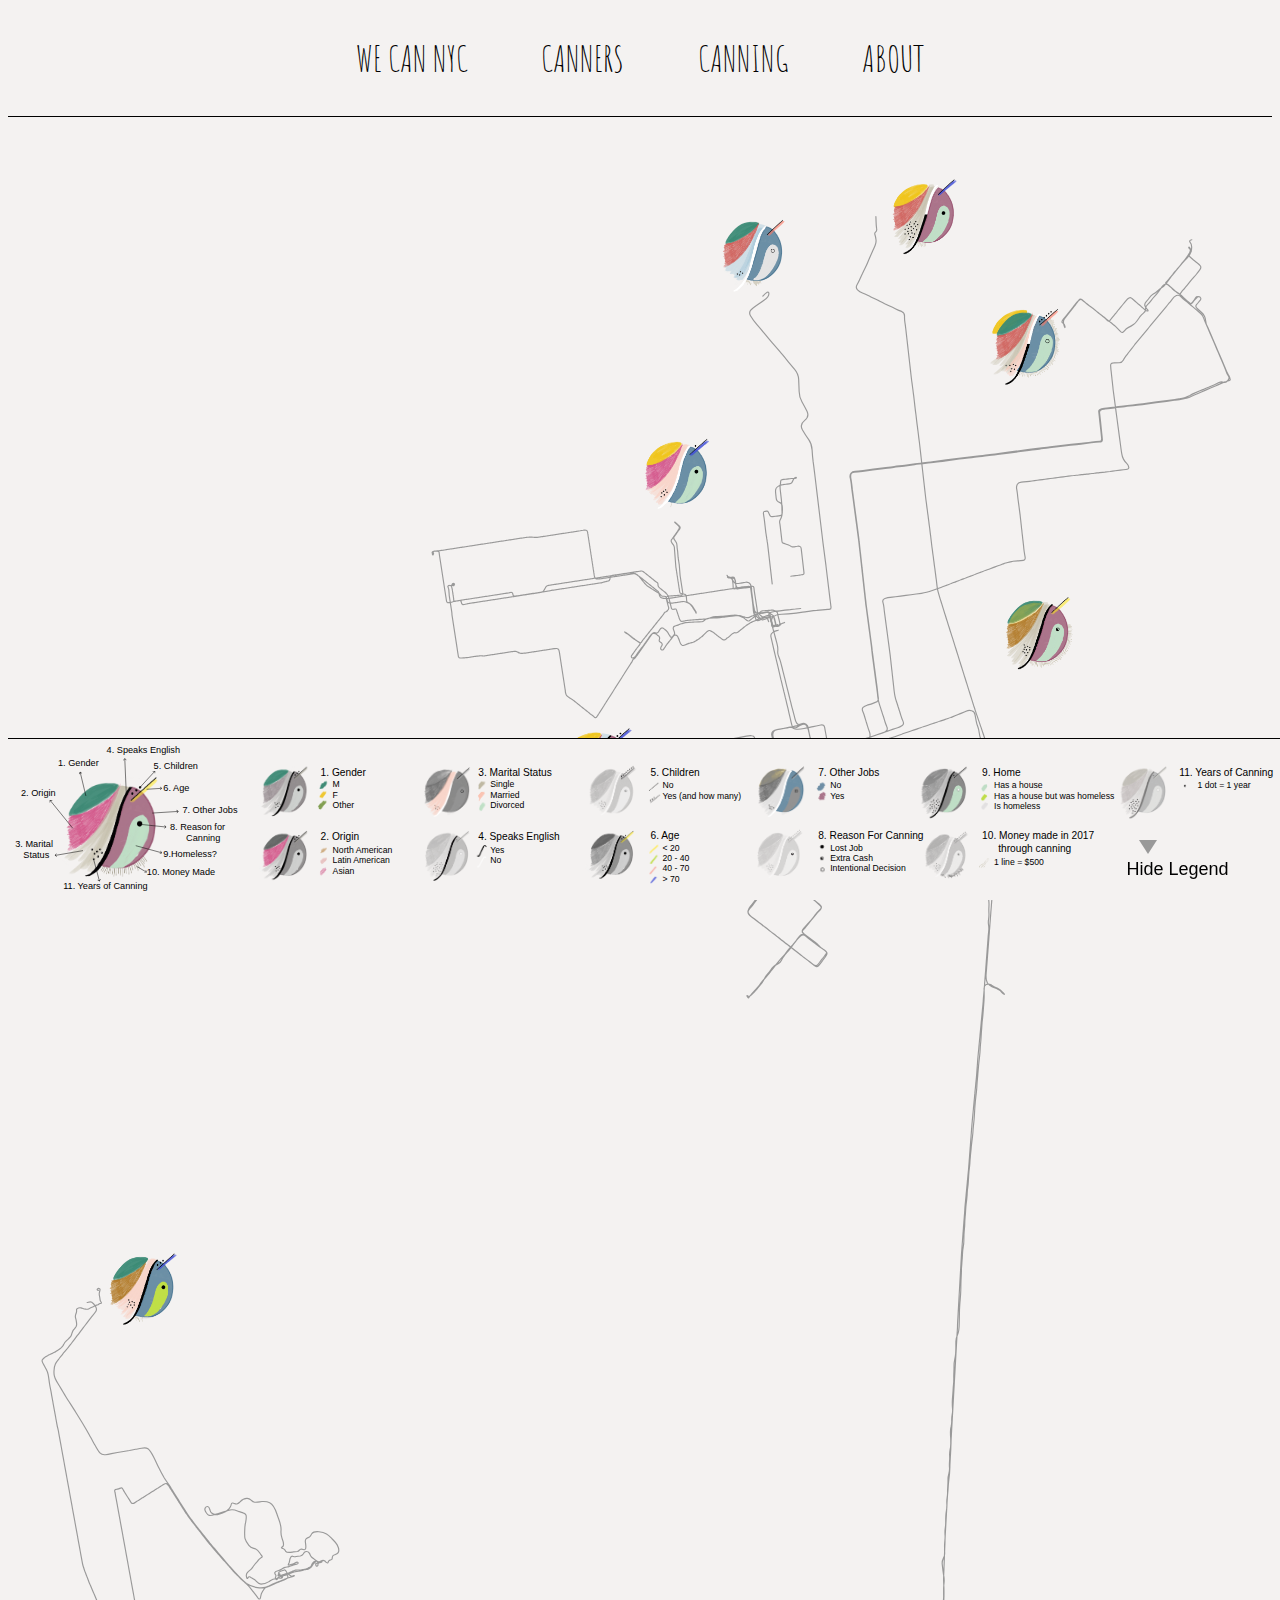
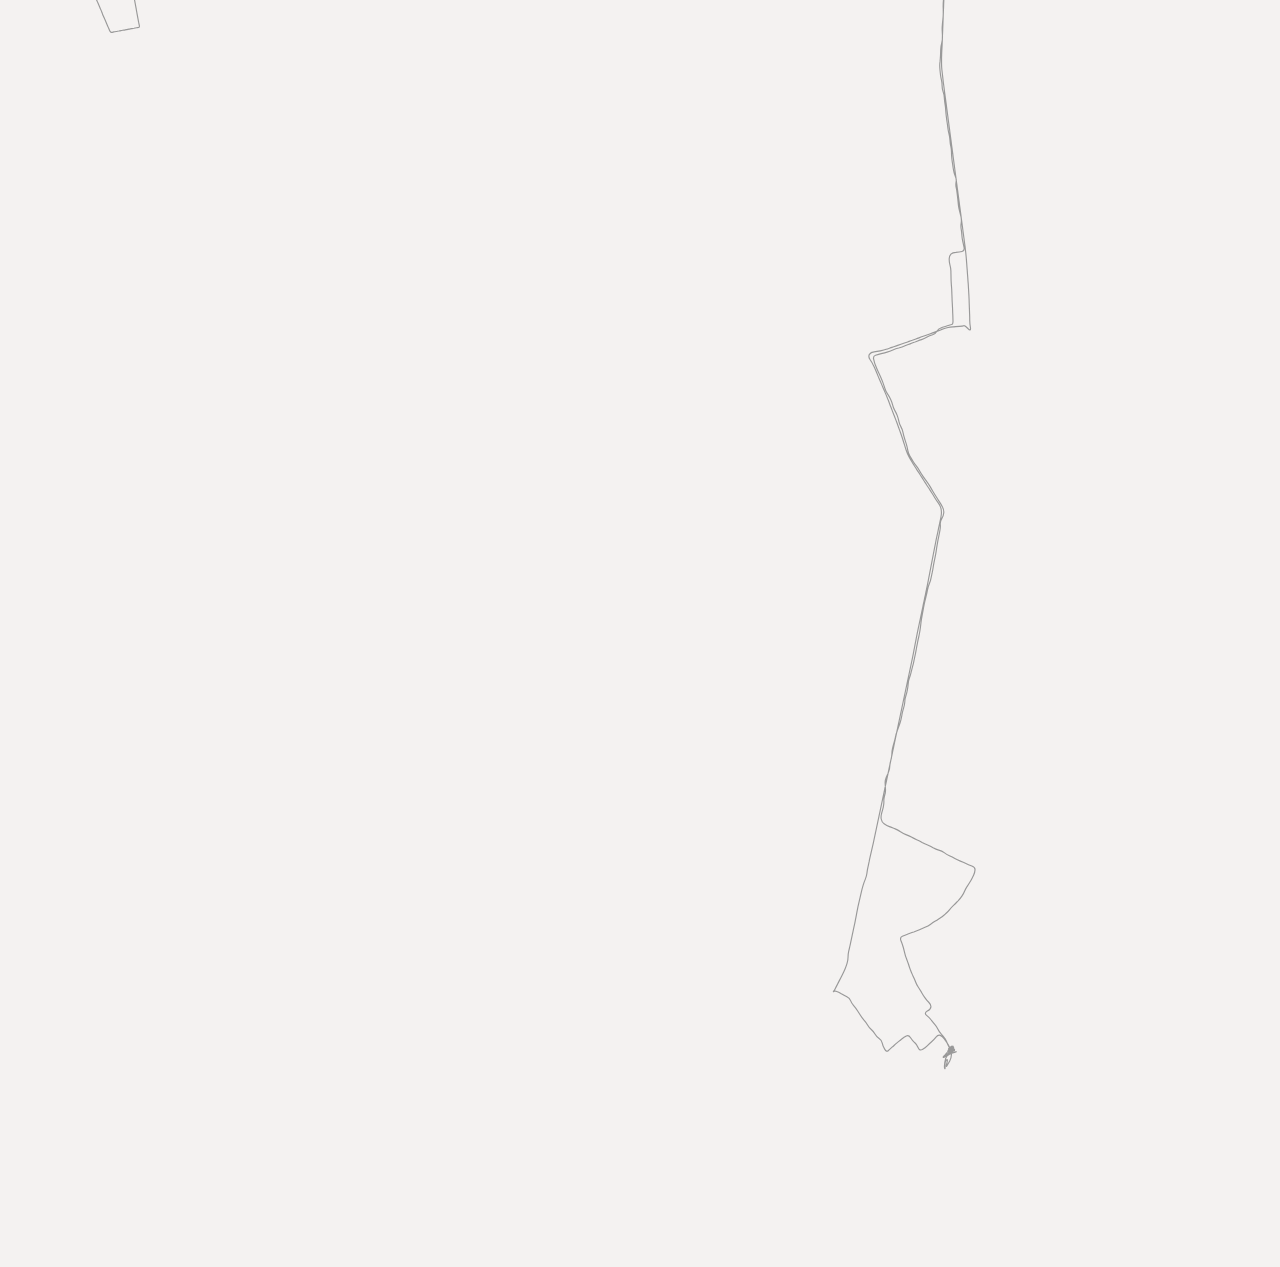
==== commit e44ff456: "updated data portrait pairings and locations" ====
--- a/index.html
+++ b/index.html
@@ -7,7 +7,7 @@
 	<script type="text/javascript" src="scripts/homepage/main.js"></script>
 	<script type="text/javascript" src="scripts/jquery-drawsvg-master/src/jquery.drawsvg.js"></script>
 	<link rel="stylesheet" type="text/css" href="style/main.css">
-	<link href="https://fonts.googleapis.com/css?family=Amatic+SC" rel="stylesheet"> 
+	<link href="https://fonts.googleapis.com/css?family=Amatic+SC" rel="stylesheet">
 	<link href="https://fonts.googleapis.com/css?family=Roboto" rel="stylesheet">
 </head>
 <body>
@@ -21,8 +21,8 @@
 	</header>
 
 	<div id="page_container">
-		
-		
+
+
 		<div id="subtitle"></div>
 		<div id="paths">
 			<!-- <div class="popup_info" id="popup">
@@ -32,8 +32,11 @@
 					<img src="img/morena/collection.png">
 					<div>GO CANNING</div>
 				</div>
-				
+
 			</div> -->
+
+
+			<img class="data_portrait" src="img/homepage/data_portraits/angel.png" style="transform: matrix(1, 1, 1, 1, 422.3849, 978.37)"/>
 
 
 			<svg version="1.1" xmlns="http://www.w3.org/2000/svg" xmlns:xlink="http://www.w3.org/1999/xlink" x="0px" y="0px"
@@ -41,6 +44,8 @@
 			<style type="text/css">
 				.st0{fill:none;stroke:#999999;stroke-linecap:round;stroke-linejoin:round;}
 			</style>
+
+
 			<g id="Angel_x5F_simplified">
 				<path class="st0" d="M658.1,586.6c-0.3-1.1-0.9-3.5-2.6-3.4c-1.3,0.1-3.2,1-4.3,1.6c-1.2,0.7-2.9,1.8-4,0.1
 					c-0.5-0.8-1.2-4.3-1.4-5.2c-0.6-3.2-0.9-6.4-1.3-9.6c-0.4-3.2-1-6.5-1.2-9.7c-0.3-3.5,0.2-8.4-5-7.9c-1.1,0.1-2.2,0.4-3.3,0.6
@@ -60,10 +65,14 @@
 					c0.8,0.1,1.2,0.4,1.3,1.2c0.1,0.9,0,1.8,0.1,2.7c0.3,3.3,0.7,6.5,1.1,9.8c0.2,1.7,0.4,3.4,0.5,5.1c0.2,1.7,0,3.2,1.1,4.8
 					c0.5,0.7,1.2,1.1,1.9,1.6c0.7,0.5,1.2,1.2,2,1.7c1.5,0.9,3.2,0,4.5-0.6c1.1-0.5,3.4-1.4,4.7-0.9c0.9,0.3,0.9,1.3,0.9,2
 					c0.1,0.9,0.3,1.7,0.5,2.6c0.2,0.9,0.3,1.8,0.4,2.7c0.1,0.8,0.4,1.3,1.2,1.3c1.5,0.1,2.8-0.6,4.1-1"/>
-				<image canner="angel" class="data_portrait" style="overflow:visible;" width="1007" height="1089" xlink:href="img/homepage/data_portraits/angel.png"  transform="matrix(5.722776e-02 0 0 5.722776e-02 978.37 422.3849)">
+
+				<image canner="angel" class="data_portrait" style="overflow:visible" width="57.63" height="62.32" xlink:href="img/homepage/data_portraits/angel.png"  transform="matrix(1 0 0 1 860.37 565.3849)">
 				</image>
-				<svg>
-					<path class="overlay_path" d="M658.1,586.6c-0.3-1.1-0.9-3.5-2.6-3.4c-1.3,0.1-3.2,1-4.3,1.6c-1.2,0.7-2.9,1.8-4,0.1
+
+				<!-- <img canner="angel" class="data_portrait" style="overflow:visible; opacity:0.3; "  src="img/homepage/data_portraits/angel.png"> -->
+
+				<svg id="angel_overlay">
+				<path canner="angel" class="overlay_path" d="M658.1,586.6c-0.3-1.1-0.9-3.5-2.6-3.4c-1.3,0.1-3.2,1-4.3,1.6c-1.2,0.7-2.9,1.8-4,0.1
 					c-0.5-0.8-1.2-4.3-1.4-5.2c-0.6-3.2-0.9-6.4-1.3-9.6c-0.4-3.2-1-6.5-1.2-9.7c-0.3-3.5,0.2-8.4-5-7.9c-1.1,0.1-2.2,0.4-3.3,0.6
 					c-1.1,0.2-2.3,0.3-3.5,0.5c-1.1,0.1-2,0-2.9-0.7c-0.9-0.7-1.3-1.7-1.8-2.6c-0.5-0.7-0.9-1.3-1.8-1.6c-0.6-0.2-1.1,0.1-1.7-0.3
 					c-0.2-0.1-0.3-0.4-0.5-0.6c0,0-0.1-0.1-0.1-0.1c-0.1,0-0.2,0-0.2,0.2c0,0.1,0,0.2,0.1,0.3c0.4,0.9,2.3,0.2,2.9,0.1
@@ -83,6 +92,8 @@
 					c0.1,0.9,0.3,1.7,0.5,2.6c0.2,0.9,0.3,1.8,0.4,2.7c0.1,0.8,0.4,1.3,1.2,1.3c1.5,0.1,2.8-0.6,4.1-1"/>
 				</svg>
 			</g>
+
+
 			<g id="PedroYJosefa_x5F_simplified">
 				<path class="st0" d="M1024.3,256.2c-1.9,0.4-2.4,1.2-1.5,2.2s1.3,2.3,1.3,3.9c0.1,1.6-0.2,3.1-0.7,4.5c-0.5,1.4-1.2,2.6-2.1,3.8
 					c-0.9,1.2-1.8,2.2-2.9,3.2c-1,1-1.9,2-2.8,3c-0.8,1-1.7,2.1-2.7,3.2s-1.9,2.3-2.7,3.4s-1.7,2.1-2.4,3s-1.3,1.6-1.6,1.9
@@ -251,10 +262,12 @@
 					c-0.4-1.5-0.8-2.9-1.2-4.4s-0.8-2.9-1.1-4.4c-0.4-1.5-0.7-2.9-1.1-4.4c-0.4-1.4-0.9-2.9-1.7-4.5c-0.7-1.6-0.6-2.7,0.5-3.3
 					c1.1-0.6,2.4-1,4-1.1c1.6-0.1,3.1-0.3,4.6-0.5s3-0.4,4.5-0.6c1.5-0.2,3-0.4,4.5-0.5c1.5-0.2,3-0.4,4.5-0.5c1.5-0.2,3-0.4,4.5-0.5"
 					/>
-				<image canner="pedro_josefa" class="data_portrait" style="overflow:visible;" width="1060" height="1155" xlink:href="img/homepage/data_portraits/pedro_josefa.png"  transform="matrix(5.722776e-02 0 0 5.722776e-02 847.7897 315.4883)">
+
+				<image canner="pedro_josefa" class="data_portrait" style="overflow:visible;" width="60.66" height="66.10" xlink:href="img/homepage/data_portraits/pedro_josefa.png"  transform="matrix(1 0 0 1 847.7897 315.4883)">
 				</image>
-				<svg>
-					<path class="overlay_path" d="M1024.3,256.2c-1.9,0.4-2.4,1.2-1.5,2.2s1.3,2.3,1.3,3.9c0.1,1.6-0.2,3.1-0.7,4.5c-0.5,1.4-1.2,2.6-2.1,3.8
+
+				<svg id="pedro_josefa_overlay">
+				<path canner="pedro_josefa" class="overlay_path" d="M1024.3,256.2c-1.9,0.4-2.4,1.2-1.5,2.2s1.3,2.3,1.3,3.9c0.1,1.6-0.2,3.1-0.7,4.5c-0.5,1.4-1.2,2.6-2.1,3.8
 					c-0.9,1.2-1.8,2.2-2.9,3.2c-1,1-1.9,2-2.8,3c-0.8,1-1.7,2.1-2.7,3.2s-1.9,2.3-2.7,3.4s-1.7,2.1-2.4,3s-1.3,1.6-1.6,1.9
 					c-0.3,0.4-0.9,1.2-1.9,2.6c-1,1.4-1.9,2.6-2.9,3.8c-0.9,1.1-2,2.1-3.3,3s-2.4,1.8-3.5,2.8c-1.1,1-2.3,1.9-3.7,2.7
 					c-1.3,0.8-2.4,1.8-3.2,3c-0.8,1.2-1.8,2.3-2.9,3.5s-1.5,2.3-1.2,3.4s0.9,2.2,1.9,3.1c1,1,1.1,1.5,0.5,1.6c-0.6,0.1-1.5-0.3-2.5-1.2
@@ -423,6 +436,7 @@
 					/>
 				</svg>
 			</g>
+
 			<g id="Lidia_x5F_simplified">
 				<path class="st0" d="M750.9,236.2c0.1,1.8,0.1,3.5,0.2,5.3c0,1.7,0.2,3.4,0.4,4.9c0.3,1.5,0,2.5-0.8,3c-0.8,0.5-1,1.3-0.6,2.5
 					c0.4,1.2,0.7,2.6,0.9,4.3c0.2,1.7-0.1,3.3-0.8,5c-0.7,1.7-1.5,3.3-2.2,4.9c-0.7,1.6-1.4,3.2-2.1,4.8c-0.7,1.6-1.4,3.2-2.1,4.9
@@ -614,14 +628,14 @@
 					c-0.4-1.8-0.9-3.6-1.3-5.4c-0.4-1.8-0.8-3.6-1.3-5.3c-0.4-1.8-0.8-3.6-1.3-5.4c-0.4-1.8-0.8-3.6-1.3-5.3c-0.4-1.7-0.8-3.5-1.3-5.3
 					c-0.4-1.8-0.8-3.5-1.2-5.2c-0.4-1.6-0.8-3.4-1.2-5.2s-0.9-3.7-1.3-5.4c-0.4-1.8-0.8-3.5-1.2-5.1c-0.4-1.6-0.8-3.3-1.2-5
 					c-0.4-1.7-0.8-3.4-1.2-5.2c-0.4-1.8-0.8-3.5-1.2-5.2c-0.4-1.7-0.2-3,0.8-3.8c0.9-0.8,1.6-1.3,2.1-1.5s1.6-0.5,3.3-1"/>
-				
-				
-
-				<image canner="lidia" class="data_portrait" style="overflow:visible;" width="990" height="1084" xlink:href="img/homepage/data_portraits/lidia.png"  transform="matrix(5.722776e-02 0 0 5.722776e-02 613.21 239.0839)">
+
+
+
+				<image canner="lidia" class="data_portrait" style="overflow:visible;" width="55.51" height="64.67" xlink:href="img/homepage/data_portraits/lidia.png"  transform="matrix(1 0 0 1 761.1592 203.8905)">
 				</image>
 
-				<svg>
-					<path class="overlay_path" d="M750.9,236.2c0.1,1.8,0.1,3.5,0.2,5.3c0,1.7,0.2,3.4,0.4,4.9c0.3,1.5,0,2.5-0.8,3c-0.8,0.5-1,1.3-0.6,2.5
+				<svg id="lidia_overlay">
+					<path canner="lidia" class="overlay_path" d="M750.9,236.2c0.1,1.8,0.1,3.5,0.2,5.3c0,1.7,0.2,3.4,0.4,4.9c0.3,1.5,0,2.5-0.8,3c-0.8,0.5-1,1.3-0.6,2.5
 						c0.4,1.2,0.7,2.6,0.9,4.3c0.2,1.7-0.1,3.3-0.8,5c-0.7,1.7-1.5,3.3-2.2,4.9c-0.7,1.6-1.4,3.2-2.1,4.8c-0.7,1.6-1.4,3.2-2.1,4.9
 						s-1.4,3.2-2.2,4.8c-0.8,1.6-1.6,3.2-2.3,4.8c-0.8,1.6-1.5,3.2-2.2,4.8c-0.7,1.6-1.5,3.2-2.5,4.9c-1,1.7-0.8,3.2,0.4,4.4
 						s2.7,2.2,4.3,2.8c1.7,0.7,3.3,1.4,4.9,2.2c1.6,0.8,3.2,1.5,4.8,2.3c1.6,0.8,3.2,1.6,4.8,2.3c1.6,0.8,3.2,1.6,4.7,2.4
@@ -813,6 +827,36 @@
 						c-0.4-1.7-0.8-3.4-1.2-5.2c-0.4-1.8-0.8-3.5-1.2-5.2c-0.4-1.7-0.2-3,0.8-3.8c0.9-0.8,1.6-1.3,2.1-1.5s1.6-0.5,3.3-1"/>
 				</svg>
 			</g>
+
+
+			<g id="Walter_x5F_simplified">
+
+				<path class="st0" d="M661.8,591.1c-1.6-3.8-1.7-6.5-0.2-8.2c1.5-1.7,4.1-2.6,7.8-2.7c3.7-0.1,7.1-0.3,10.4-0.8
+					c3.3-0.4,6.6-0.9,9.9-1.3c3.3-0.4,6.7-0.9,10.1-1.2c3.4-0.4,6.6-0.7,9.5-0.9c0.8,0,1.4-0.1,1.9-0.2c0.7-0.1,1-0.9,0.8-2.4
+					c-0.2-1.3-0.3-2.6-0.5-4c-0.6-4.3-1-8.1-1.4-11.3c-0.4-3.3-0.8-6.6-1.2-9.9c-0.4-3.4-0.8-6.7-1.2-10s-0.9-6.7-1.3-10
+					c-0.4-3.3-0.9-6.7-1.3-10s-0.8-6.7-1.2-10c-0.4-3.3-0.8-6.7-1.2-10c-0.4-3.3-0.8-6.7-1.2-10c-0.4-3.3-0.8-6.7-1.2-10
+					c-0.4-3.3-0.8-6.7-1.2-10c-0.4-3.3-0.8-6.7-1.2-10s-0.8-6.7-1.3-10c-0.4-3.3-0.7-6.7-0.9-10.2c-0.2-3.5-1.1-6.5-2.9-8.9
+					c-1.8-2.4-3.6-5.2-5.4-8.3c-1.8-3.1-1.3-5.8,1.7-8.1c3-2.3,3.7-5,2.2-8.1c-1.5-3.1-3-5.8-4.4-8.3c-1.5-2.5-2.3-5.4-2.4-8.9
+					c-0.1-3.5-0.3-6.9-0.4-10.2c-0.1-3.3-1.3-6.3-3.5-8.9c-2.2-2.6-4.4-5.2-6.5-7.8c-2.1-2.6-4.2-5.2-6.4-7.7c-2.2-2.6-4.4-5.1-6.6-7.6
+					c-2.2-2.5-4.4-5.1-6.5-7.7c-2.1-2.6-4.3-5.2-6.6-7.8c-2.3-2.6-4.1-5.2-5.6-7.7s-0.6-4.9,2.5-7c3.1-2.2,6.2-4.3,9.2-6.4
+					c3-2.1,4.4-4.1,4.2-6.1c-0.2-1.9-2-1.1-5.2,2.5"/>
+
+				<image canner="walter" class="data_portrait" style="overflow:visible;" width="56.66" height="62.03" xlink:href="img/homepage/data_portraits/walter.png"  transform="matrix(1 0 0 1 613.21 239.0839)">
+				</image>
+
+				<svg id="walter_overlay">
+					<path canner="walter" class="overlay_path" d="M661.8,591.1c-1.6-3.8-1.7-6.5-0.2-8.2c1.5-1.7,4.1-2.6,7.8-2.7c3.7-0.1,7.1-0.3,10.4-0.8
+						c3.3-0.4,6.6-0.9,9.9-1.3c3.3-0.4,6.7-0.9,10.1-1.2c3.4-0.4,6.6-0.7,9.5-0.9c0.8,0,1.4-0.1,1.9-0.2c0.7-0.1,1-0.9,0.8-2.4
+						c-0.2-1.3-0.3-2.6-0.5-4c-0.6-4.3-1-8.1-1.4-11.3c-0.4-3.3-0.8-6.6-1.2-9.9c-0.4-3.4-0.8-6.7-1.2-10s-0.9-6.7-1.3-10
+						c-0.4-3.3-0.9-6.7-1.3-10s-0.8-6.7-1.2-10c-0.4-3.3-0.8-6.7-1.2-10c-0.4-3.3-0.8-6.7-1.2-10c-0.4-3.3-0.8-6.7-1.2-10
+						c-0.4-3.3-0.8-6.7-1.2-10c-0.4-3.3-0.8-6.7-1.2-10s-0.8-6.7-1.3-10c-0.4-3.3-0.7-6.7-0.9-10.2c-0.2-3.5-1.1-6.5-2.9-8.9
+						c-1.8-2.4-3.6-5.2-5.4-8.3c-1.8-3.1-1.3-5.8,1.7-8.1c3-2.3,3.7-5,2.2-8.1c-1.5-3.1-3-5.8-4.4-8.3c-1.5-2.5-2.3-5.4-2.4-8.9
+						c-0.1-3.5-0.3-6.9-0.4-10.2c-0.1-3.3-1.3-6.3-3.5-8.9c-2.2-2.6-4.4-5.2-6.5-7.8c-2.1-2.6-4.2-5.2-6.4-7.7c-2.2-2.6-4.4-5.1-6.6-7.6
+						c-2.2-2.5-4.4-5.1-6.5-7.7c-2.1-2.6-4.3-5.2-6.6-7.8c-2.3-2.6-4.1-5.2-5.6-7.7s-0.6-4.9,2.5-7c3.1-2.2,6.2-4.3,9.2-6.4
+						c3-2.1,4.4-4.1,4.2-6.1c-0.2-1.9-2-1.1-5.2,2.5"/>
+				</svg>
+			</g>
+
 			<g id="Ma_x5F_simplified">
 
 				<path class="st0" d="M661.2,554c-0.1-0.9-0.2-1.7-0.3-2.6c-0.1-0.9-0.2-1.7-0.3-2.6c-0.1-0.9-0.2-1.7-0.3-2.6
@@ -835,12 +879,12 @@
 					c0.7,0.3,1,0.9,1.1,1.9s0.2,1.9,0.3,2.7c0.1,0.8,0.2,1.7,0.3,2.6c0.1,0.9,0.2,1.7,0.3,2.6c0.1,0.9,0.2,1.7,0.3,2.6s0.2,1.7,0.3,2.6
 					c0.1,0.9,0.2,1.7,0.3,2.6c0.1,0.9,0.2,1.7,0.3,2.6c0.1,0.8,0.2,1.7,0.3,2.6c0.1,0.9-0.3,1.4-1.1,1.5c-0.8,0.1-1.6,0.3-2.5,0.4
 					c-0.8,0.1-1.7,0.3-2.6,0.4c-0.9,0.1-1.7,0.2-2.6,0.3s-1.7,0.2-2.6,0.3"/>
-				
-				<image canner="ma" class="data_portrait" style="overflow:visible;" width="966" height="1058" xlink:href="img/homepage/data_portraits/ma.png"  transform="matrix(5.722776e-02 0 0 5.722776e-02 84.9687 1133.3849)">
+
+				<image canner="ma" class="data_portrait" style="overflow:visible;" width="55.28" height="60.55" xlink:href="img/homepage/data_portraits/ma.png"  transform="matrix(1 0 0 1 546.8134 428.5124)">
 				</image>
 
-				<svg>
-					<path class="overlay_path" d="M661.2,554c-0.1-0.9-0.2-1.7-0.3-2.6c-0.1-0.9-0.2-1.7-0.3-2.6c-0.1-0.9-0.2-1.7-0.3-2.6
+				<svg id="ma_overlay">
+					<path canner="ma" class="overlay_path" d="M661.2,554c-0.1-0.9-0.2-1.7-0.3-2.6c-0.1-0.9-0.2-1.7-0.3-2.6c-0.1-0.9-0.2-1.7-0.3-2.6
 						c-0.1-0.9-0.2-1.7-0.3-2.6c-0.1-0.9-0.2-1.7-0.3-2.6s-0.2-1.7-0.3-2.6s-0.2-1.7-0.3-2.6c-0.1-0.9-0.2-1.7-0.3-2.6
 						c-0.1-0.9-0.2-1.7-0.3-2.6c-0.1-0.9-0.2-1.7-0.3-2.6c-0.1-0.9-0.2-1.7-0.3-2.6c-0.1-0.9-0.2-1.7-0.3-2.6c-0.1-0.9-0.2-1.7-0.3-2.6
 						c-0.1-0.9-0.2-1.7-0.4-2.6c-0.1-0.9-0.2-1.7-0.4-2.6c-0.1-0.9-0.2-1.7-0.4-2.6c-0.1-0.9-0.2-1.7-0.4-2.6c-0.1-0.9-0.2-1.7-0.3-2.6
@@ -863,8 +907,6 @@
 				</svg>
 			</g>
 			<g id="Morena_x5F_simplified">
-				
-
 				<path class="st0" d="M664.6,589.4c-0.4,0.1-0.8,0.2-1.2,0.3s-0.8,0.2-1.3,0.2c-0.4,0-0.7-0.2-0.9-0.7s-0.3-0.9-0.4-1.3
 					c-0.1-0.4-0.2-0.8-0.3-1.2s-0.2-0.8-0.3-1.2c-0.1-0.4-0.2-0.8-0.3-1.2c-0.1-0.4-0.2-0.8-0.2-1.3c0-0.4-0.2-0.8-0.4-1.2
 					c-0.2-0.4-0.6-0.6-1-0.6c-0.4,0-0.9,0-1.3,0.1c-0.4,0.1-0.8,0.2-1.2,0.4c-0.4,0.2-0.8,0.3-1.2,0.5c-0.4,0.2-0.8,0.3-1.2,0.5
@@ -1149,19 +1191,12 @@
 					c0.4,0.2,0.8,0.3,1.1,0.5c0.4,0.2,0.7,0.4,1.1,0.7c0.4,0.2,0.6,0.6,0.7,1c0.1,0.4,0.1,0.9,0.2,1.3c0.1,0.4,0.2,0.8,0.3,1.2
 					c0.1,0.4,0.2,0.8,0.3,1.2c0.1,0.4,0.2,0.8,0.3,1.2c0.1,0.4,0.2,0.8,0.3,1.2c0.1,0.4,0.2,0.8,0.3,1.2c0.1,0.4,0.2,0.8,0.2,1.3
 					c0.1,0.5,0.3,0.7,0.6,0.7s0.8-0.1,1.2-0.2c0.4-0.2,0.8-0.3,1.2-0.5s0.8-0.3,1.2-0.5"/>
-				
-				
-
-				<!-- <image canner="morena" class="data_portrait" style="overflow:visible;" width="993" height="1161" xlink:href="img/homepage/data_portraits/morena.png"  transform="matrix(5.722776e-02 0 0 5.722776e-02 546.8134 428.5124)">
-				</image> -->
-
-				<image canner="morena" class="data_portrait" style="overflow:visible;" width="993" height="1161" xlink:href="img/homepage/data_portraits/morena.png"  transform="matrix(5.722776e-02 0 0 5.722776e-02 546.8134 428.5124)">
+
+				<image canner="morena" class="data_portrait" style="overflow:visible;" width="56.82" height="66.44" xlink:href="img/homepage/data_portraits/morena.png"  transform="matrix(1 0 0 1 477.2548 678.7192)">
 				</image>
 
-				<!-- 	<img canner="morena" class="data_portrait" style="overflow:visible; transform:matrix(5.722776e-02 0 0 5.722776e-02 546.8134 428.5124)" src="img/homepage/data_portraits/morena.png"  transform="matrix(5.722776e-02 0 0 5.722776e-02 546.8134 428.5124)"/> -->
-
-				<svg>
-					<path class="overlay_path" d="M664.6,589.4c-0.4,0.1-0.8,0.2-1.2,0.3s-0.8,0.2-1.3,0.2c-0.4,0-0.7-0.2-0.9-0.7s-0.3-0.9-0.4-1.3
+				<svg id="morena_overlay">
+					<path canner="morena" class="overlay_path" d="M664.6,589.4c-0.4,0.1-0.8,0.2-1.2,0.3s-0.8,0.2-1.3,0.2c-0.4,0-0.7-0.2-0.9-0.7s-0.3-0.9-0.4-1.3
 					c-0.1-0.4-0.2-0.8-0.3-1.2s-0.2-0.8-0.3-1.2c-0.1-0.4-0.2-0.8-0.3-1.2c-0.1-0.4-0.2-0.8-0.2-1.3c0-0.4-0.2-0.8-0.4-1.2
 					c-0.2-0.4-0.6-0.6-1-0.6c-0.4,0-0.9,0-1.3,0.1c-0.4,0.1-0.8,0.2-1.2,0.4c-0.4,0.2-0.8,0.3-1.2,0.5c-0.4,0.2-0.8,0.3-1.2,0.5
 					c-0.4,0.2-0.8,0.4-1.1,0.6c-0.4,0.2-0.8,0.4-1.2,0.5c-0.4,0.2-0.8,0.3-1.2,0.5c-0.4,0.2-0.8,0.3-1.2,0.5c-0.4,0.2-0.8,0.3-1.2,0.5
@@ -1447,38 +1482,9 @@
 					c0.1,0.5,0.3,0.7,0.6,0.7s0.8-0.1,1.2-0.2c0.4-0.2,0.8-0.3,1.2-0.5s0.8-0.3,1.2-0.5"/>
 				</svg>
 			</g>
-			<g id="Walter_x5F_simplified">
-				
-
-				<path class="st0" d="M661.8,591.1c-1.6-3.8-1.7-6.5-0.2-8.2c1.5-1.7,4.1-2.6,7.8-2.7c3.7-0.1,7.1-0.3,10.4-0.8
-					c3.3-0.4,6.6-0.9,9.9-1.3c3.3-0.4,6.7-0.9,10.1-1.2c3.4-0.4,6.6-0.7,9.5-0.9c0.8,0,1.4-0.1,1.9-0.2c0.7-0.1,1-0.9,0.8-2.4
-					c-0.2-1.3-0.3-2.6-0.5-4c-0.6-4.3-1-8.1-1.4-11.3c-0.4-3.3-0.8-6.6-1.2-9.9c-0.4-3.4-0.8-6.7-1.2-10s-0.9-6.7-1.3-10
-					c-0.4-3.3-0.9-6.7-1.3-10s-0.8-6.7-1.2-10c-0.4-3.3-0.8-6.7-1.2-10c-0.4-3.3-0.8-6.7-1.2-10c-0.4-3.3-0.8-6.7-1.2-10
-					c-0.4-3.3-0.8-6.7-1.2-10c-0.4-3.3-0.8-6.7-1.2-10s-0.8-6.7-1.3-10c-0.4-3.3-0.7-6.7-0.9-10.2c-0.2-3.5-1.1-6.5-2.9-8.9
-					c-1.8-2.4-3.6-5.2-5.4-8.3c-1.8-3.1-1.3-5.8,1.7-8.1c3-2.3,3.7-5,2.2-8.1c-1.5-3.1-3-5.8-4.4-8.3c-1.5-2.5-2.3-5.4-2.4-8.9
-					c-0.1-3.5-0.3-6.9-0.4-10.2c-0.1-3.3-1.3-6.3-3.5-8.9c-2.2-2.6-4.4-5.2-6.5-7.8c-2.1-2.6-4.2-5.2-6.4-7.7c-2.2-2.6-4.4-5.1-6.6-7.6
-					c-2.2-2.5-4.4-5.1-6.5-7.7c-2.1-2.6-4.3-5.2-6.6-7.8c-2.3-2.6-4.1-5.2-5.6-7.7s-0.6-4.9,2.5-7c3.1-2.2,6.2-4.3,9.2-6.4
-					c3-2.1,4.4-4.1,4.2-6.1c-0.2-1.9-2-1.1-5.2,2.5"/>
-				
-				<image canner="walter" class="data_portrait" style="overflow:visible;" width="970" height="1130" xlink:href="img/homepage/data_portraits/walter.png"  transform="matrix(5.722776e-02 0 0 5.722776e-02 761.1592 203.8905)">
-				</image>
-
-
-				<svg>
-					<path class="overlay_path" d="M661.8,591.1c-1.6-3.8-1.7-6.5-0.2-8.2c1.5-1.7,4.1-2.6,7.8-2.7c3.7-0.1,7.1-0.3,10.4-0.8
-						c3.3-0.4,6.6-0.9,9.9-1.3c3.3-0.4,6.7-0.9,10.1-1.2c3.4-0.4,6.6-0.7,9.5-0.9c0.8,0,1.4-0.1,1.9-0.2c0.7-0.1,1-0.9,0.8-2.4
-						c-0.2-1.3-0.3-2.6-0.5-4c-0.6-4.3-1-8.1-1.4-11.3c-0.4-3.3-0.8-6.6-1.2-9.9c-0.4-3.4-0.8-6.7-1.2-10s-0.9-6.7-1.3-10
-						c-0.4-3.3-0.9-6.7-1.3-10s-0.8-6.7-1.2-10c-0.4-3.3-0.8-6.7-1.2-10c-0.4-3.3-0.8-6.7-1.2-10c-0.4-3.3-0.8-6.7-1.2-10
-						c-0.4-3.3-0.8-6.7-1.2-10c-0.4-3.3-0.8-6.7-1.2-10s-0.8-6.7-1.3-10c-0.4-3.3-0.7-6.7-0.9-10.2c-0.2-3.5-1.1-6.5-2.9-8.9
-						c-1.8-2.4-3.6-5.2-5.4-8.3c-1.8-3.1-1.3-5.8,1.7-8.1c3-2.3,3.7-5,2.2-8.1c-1.5-3.1-3-5.8-4.4-8.3c-1.5-2.5-2.3-5.4-2.4-8.9
-						c-0.1-3.5-0.3-6.9-0.4-10.2c-0.1-3.3-1.3-6.3-3.5-8.9c-2.2-2.6-4.4-5.2-6.5-7.8c-2.1-2.6-4.2-5.2-6.4-7.7c-2.2-2.6-4.4-5.1-6.6-7.6
-						c-2.2-2.5-4.4-5.1-6.5-7.7c-2.1-2.6-4.3-5.2-6.6-7.8c-2.3-2.6-4.1-5.2-5.6-7.7s-0.6-4.9,2.5-7c3.1-2.2,6.2-4.3,9.2-6.4
-						c3-2.1,4.4-4.1,4.2-6.1c-0.2-1.9-2-1.1-5.2,2.5"/>
-				</svg>
-			</g>
+
+
 			<g id="Vincent_x5F_Simplified">
-				
-
 				<path class="st0" d="M78.2,1165.2c-0.9-0.2-1.3-0.7-0.9-1.1c0.4-0.4,1.5-0.6,2-0.3c0.5,0.2,0.4,0.8,0.2,1.5
 					c-0.2,0.7-0.4,1.4-0.5,2.2c-0.1,0.8-0.1,1.5,0.1,2.3c0.1,0.7,0.3,1.5,0.4,2.2s0.1,1.4,0.4,2.2c0.3,0.8,1,1.6,1,2
 					c0,0.3-0.7,0.1-1.4,0.3c-0.6,0.2-1.2,0.9-1.8,1.2c-0.7,0.3-1.5,0.3-2.1,0.6s-1.2,0.8-1.9,1.1c-0.7,0.3-1.4,0.5-2.1,0.8
@@ -1595,12 +1601,12 @@
 					c1.1-1.4,2.2-2.7,3.3-4.1c1.1-1.3,2.2-2.7,3.3-4c1.1-1.4,2.2-2.7,3.3-4.1c1.1-1.4,2.1-2.8,3.2-4.2c1.1-1.4,2.1-2.8,3.2-4.2
 					s2.1-2.8,3.2-4.2c1.1-1.4,2.1-2.8,3.2-4.2c1.1-1.4,2.2-2.8,3.2-4.2c1-1.4,2-2.7,3.2-4.2c1.2-1.4,2.6-3,3.2-4.2
 					c0.6-1.2,0.5-2.2-0.3-3.6c-0.8-1.4-2.2-3.3-3.4-4c-1.2-0.7-2.1-0.2-4,0.3"/>
-				
-				<image canner="vincent" class="data_portrait" style="overflow:visible;" width="1012" height="1075" xlink:href="img/homepage/data_portraits/vincent.png"  transform="matrix(5.722776e-02 0 0 5.722776e-02 477.2548 678.7192)">
+
+				<image canner="vincent" class="data_portrait" style="overflow:visible;" width="57.90" height="61.51" xlink:href="img/homepage/data_portraits/vincent.png"  transform="matrix(1 0 0 1 84.9687 1133.3849)">
 				</image>
 
-				<svg>
-					<path class="overlay_path" d="M78.2,1165.2c-0.9-0.2-1.3-0.7-0.9-1.1c0.4-0.4,1.5-0.6,2-0.3c0.5,0.2,0.4,0.8,0.2,1.5
+				<svg id="vincent_overlay">
+					<path canner="vincent" class="overlay_path" d="M78.2,1165.2c-0.9-0.2-1.3-0.7-0.9-1.1c0.4-0.4,1.5-0.6,2-0.3c0.5,0.2,0.4,0.8,0.2,1.5
 						c-0.2,0.7-0.4,1.4-0.5,2.2c-0.1,0.8-0.1,1.5,0.1,2.3c0.1,0.7,0.3,1.5,0.4,2.2s0.1,1.4,0.4,2.2c0.3,0.8,1,1.6,1,2
 						c0,0.3-0.7,0.1-1.4,0.3c-0.6,0.2-1.2,0.9-1.8,1.2c-0.7,0.3-1.5,0.3-2.1,0.6s-1.2,0.8-1.9,1.1c-0.7,0.3-1.4,0.5-2.1,0.8
 						c-0.7,0.3-1.3,0.9-1.9,1.1c-0.7,0.3-1.5,0.2-2.2,0.2c-0.7-0.1-1.5-0.2-2.2-0.4c-0.7-0.2-1.4-0.6-2.1-0.8c-0.7-0.1-1.5-0.1-2.2,0.1
@@ -1928,9 +1934,9 @@
 				<text transform="matrix(1 0 0 1 28.3437 422.4024)"><tspan x="0" y="0" class="st00 st6">3. Marital</tspan><tspan x="0" y="43.2" class="st00 st6 st4">	</tspan><tspan x="31.6" y="43.2" class="st00 st6">Status</tspan></text>
 			</g>
 			<!-- <polyline class="st5" points="4632,512.8 4610.8,534 4589.5,512.8 "/> -->
-			
-			</svg>			
+
+			</svg>
 		</div>
 	</div>
 </body>
-</html>+</html>
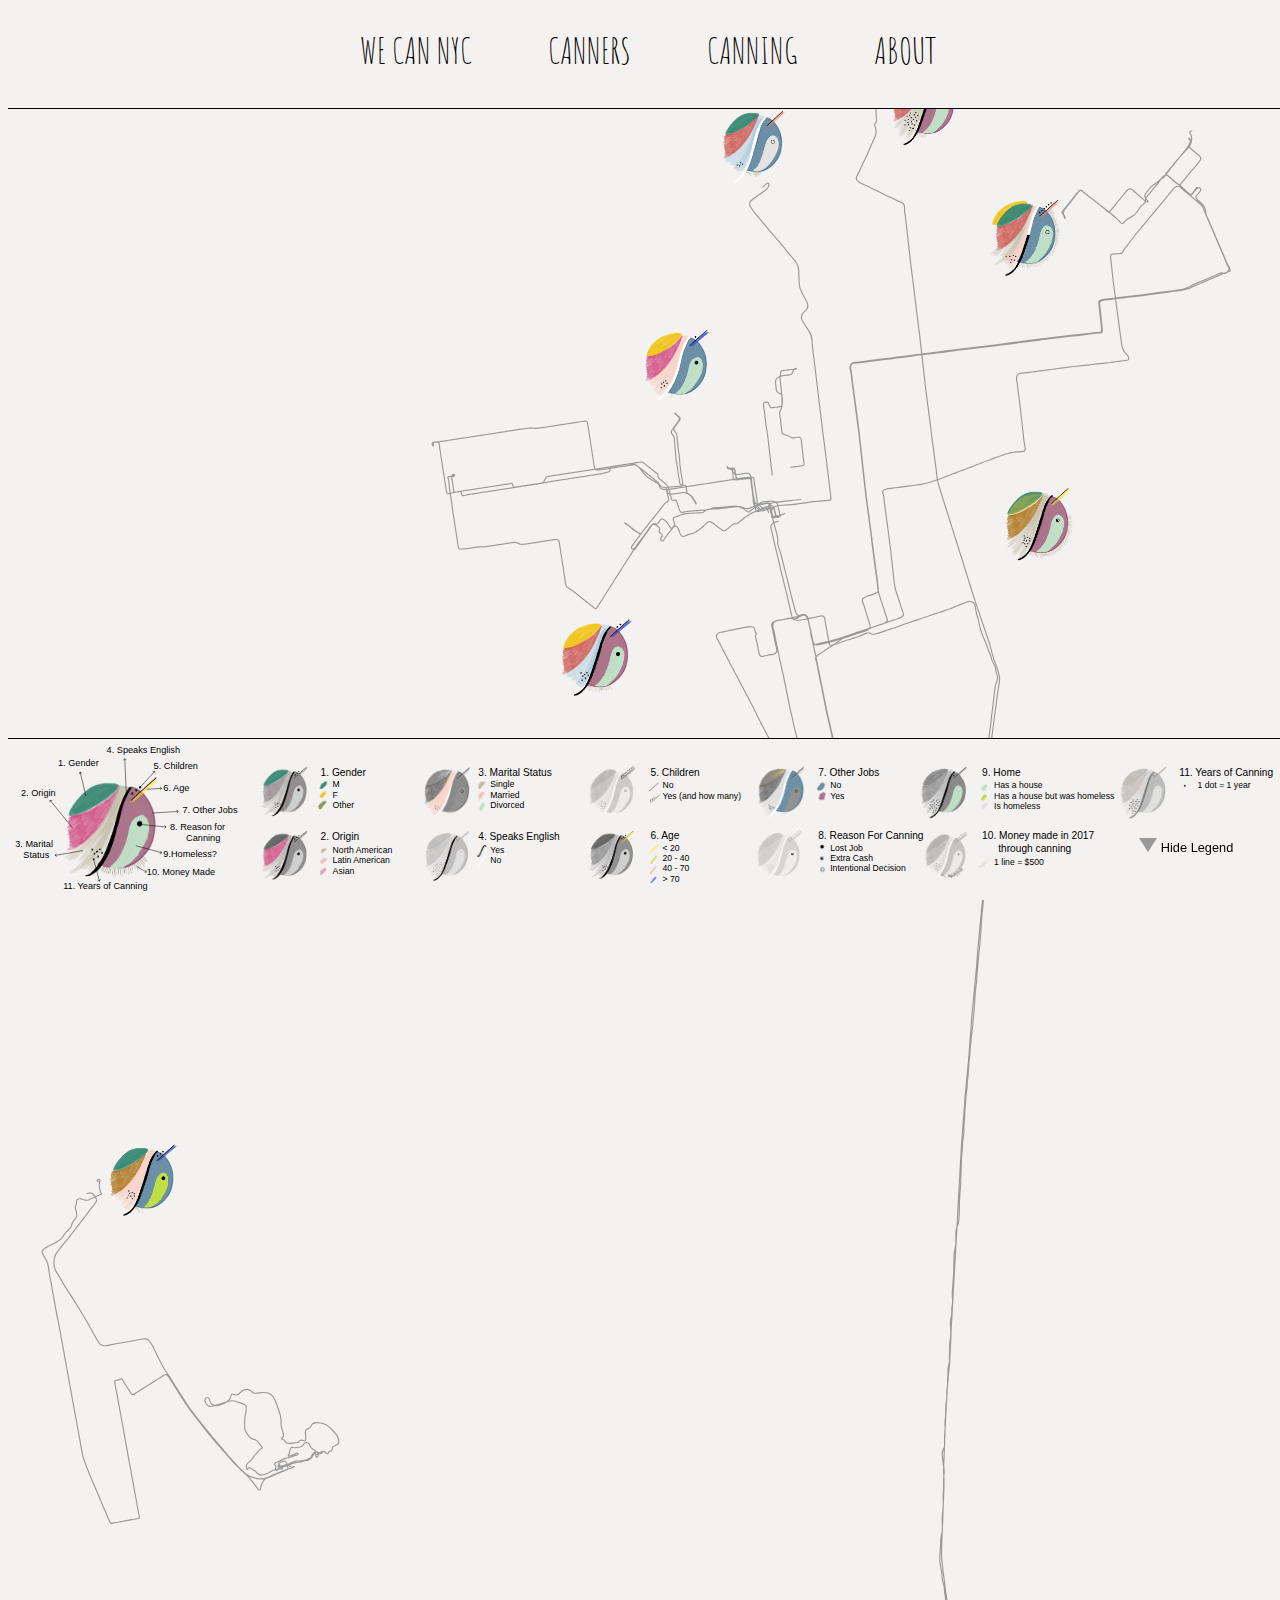
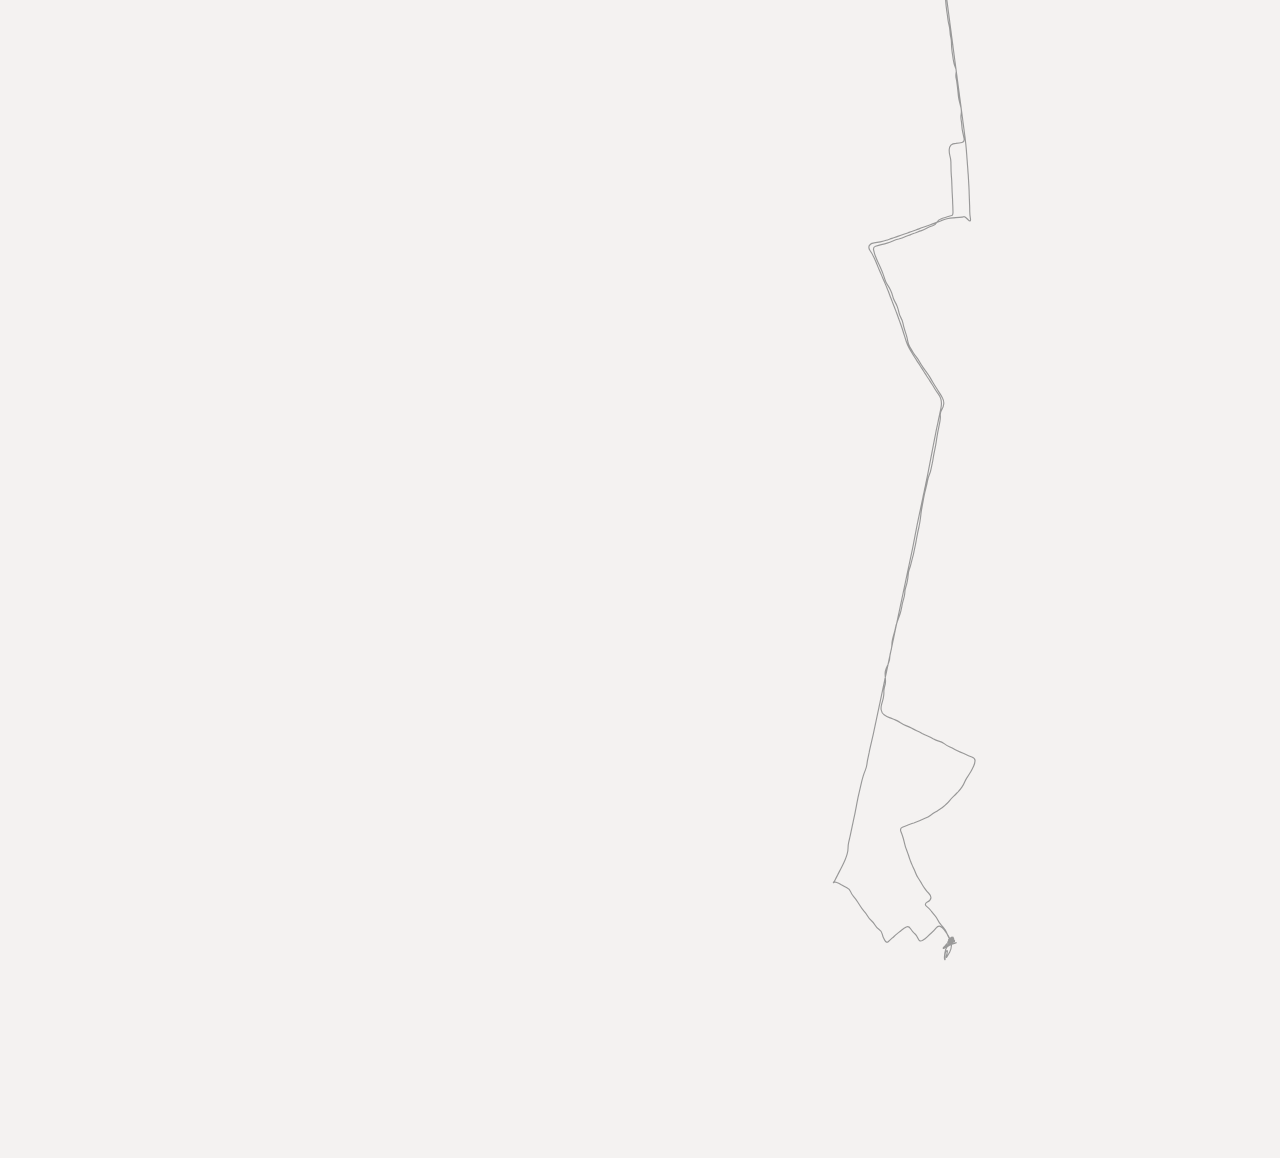
==== commit 658eb389: "added sc, camera images" ====
--- a/index.html
+++ b/index.html
@@ -9,14 +9,24 @@
 	<link rel="stylesheet" type="text/css" href="style/main.css">
 	<link href="https://fonts.googleapis.com/css?family=Amatic+SC" rel="stylesheet">
 	<link href="https://fonts.googleapis.com/css?family=Roboto" rel="stylesheet">
+
 </head>
 <body>
 	<header id="menu">
 		<div id="buttons">
 			<div class="menu_button">WE CAN NYC</div>
-			<div class="menu_button">CANNERS</div>
+			<div class="menu_button" id="canners_menu">CANNERS</div>
 			<div class="menu_button">CANNING</div>
 			<div class="menu_button">ABOUT</div>
+			<div id="dropdown" state="closed">
+			    <div class="drop_btn" onclick="reload('morena')">MORENA</div>
+			    <div class="drop_btn" onclick="reload('venzen')">VENZEN</div>
+			    <div class="drop_btn" onclick="reload('angel')">ANGEL</div>
+			    <div class="drop_btn" onclick="reload('ma')">MA</div>
+			    <div class="drop_btn" onclick="reload('pablo_y_violeta')">PABLO Y VIOLETA</div>
+			    <div class="drop_btn" onclick="reload('maria')">MARIA</div>
+			    <div class="drop_btn" onclick="reload('walter')">WALTER</div>
+			</div>
 		</div>
 	</header>
 
@@ -35,8 +45,8 @@
 
 			</div> -->
 
-
-			<img class="data_portrait" src="img/homepage/data_portraits/angel.png" style="transform: matrix(1, 1, 1, 1, 422.3849, 978.37)"/>
+<!-- 
+			<img class="data_portrait" src="img/homepage/data_portraits/angel.png" style="transform: matrix(1, 1, 1, 1, 422.3849, 978.37)"/> -->
 
 
 			<svg version="1.1" xmlns="http://www.w3.org/2000/svg" xmlns:xlink="http://www.w3.org/1999/xlink" x="0px" y="0px"
@@ -263,11 +273,11 @@
 					c1.1-0.6,2.4-1,4-1.1c1.6-0.1,3.1-0.3,4.6-0.5s3-0.4,4.5-0.6c1.5-0.2,3-0.4,4.5-0.5c1.5-0.2,3-0.4,4.5-0.5c1.5-0.2,3-0.4,4.5-0.5"
 					/>
 
-				<image canner="pedro_josefa" class="data_portrait" style="overflow:visible;" width="60.66" height="66.10" xlink:href="img/homepage/data_portraits/pedro_josefa.png"  transform="matrix(1 0 0 1 847.7897 315.4883)">
+				<image canner="pablo_y_violeta" class="data_portrait" style="overflow:visible;" width="60.66" height="66.10" xlink:href="img/homepage/data_portraits/pedro_josefa.png"  transform="matrix(1 0 0 1 847.7897 315.4883)">
 				</image>
 
 				<svg id="pedro_josefa_overlay">
-				<path canner="pedro_josefa" class="overlay_path" d="M1024.3,256.2c-1.9,0.4-2.4,1.2-1.5,2.2s1.3,2.3,1.3,3.9c0.1,1.6-0.2,3.1-0.7,4.5c-0.5,1.4-1.2,2.6-2.1,3.8
+				<path canner="pablo_y_violeta" class="overlay_path" d="M1024.3,256.2c-1.9,0.4-2.4,1.2-1.5,2.2s1.3,2.3,1.3,3.9c0.1,1.6-0.2,3.1-0.7,4.5c-0.5,1.4-1.2,2.6-2.1,3.8
 					c-0.9,1.2-1.8,2.2-2.9,3.2c-1,1-1.9,2-2.8,3c-0.8,1-1.7,2.1-2.7,3.2s-1.9,2.3-2.7,3.4s-1.7,2.1-2.4,3s-1.3,1.6-1.6,1.9
 					c-0.3,0.4-0.9,1.2-1.9,2.6c-1,1.4-1.9,2.6-2.9,3.8c-0.9,1.1-2,2.1-3.3,3s-2.4,1.8-3.5,2.8c-1.1,1-2.3,1.9-3.7,2.7
 					c-1.3,0.8-2.4,1.8-3.2,3c-0.8,1.2-1.8,2.3-2.9,3.5s-1.5,2.3-1.2,3.4s0.9,2.2,1.9,3.1c1,1,1.1,1.5,0.5,1.6c-0.6,0.1-1.5-0.3-2.5-1.2
@@ -631,11 +641,11 @@
 
 
 
-				<image canner="lidia" class="data_portrait" style="overflow:visible;" width="55.51" height="64.67" xlink:href="img/homepage/data_portraits/lidia.png"  transform="matrix(1 0 0 1 761.1592 203.8905)">
+				<image canner="maria" class="data_portrait" style="overflow:visible;" width="55.51" height="64.67" xlink:href="img/homepage/data_portraits/lidia.png"  transform="matrix(1 0 0 1 761.1592 203.8905)">
 				</image>
 
 				<svg id="lidia_overlay">
-					<path canner="lidia" class="overlay_path" d="M750.9,236.2c0.1,1.8,0.1,3.5,0.2,5.3c0,1.7,0.2,3.4,0.4,4.9c0.3,1.5,0,2.5-0.8,3c-0.8,0.5-1,1.3-0.6,2.5
+					<path canner="maria" class="overlay_path" d="M750.9,236.2c0.1,1.8,0.1,3.5,0.2,5.3c0,1.7,0.2,3.4,0.4,4.9c0.3,1.5,0,2.5-0.8,3c-0.8,0.5-1,1.3-0.6,2.5
 						c0.4,1.2,0.7,2.6,0.9,4.3c0.2,1.7-0.1,3.3-0.8,5c-0.7,1.7-1.5,3.3-2.2,4.9c-0.7,1.6-1.4,3.2-2.1,4.8c-0.7,1.6-1.4,3.2-2.1,4.9
 						s-1.4,3.2-2.2,4.8c-0.8,1.6-1.6,3.2-2.3,4.8c-0.8,1.6-1.5,3.2-2.2,4.8c-0.7,1.6-1.5,3.2-2.5,4.9c-1,1.7-0.8,3.2,0.4,4.4
 						s2.7,2.2,4.3,2.8c1.7,0.7,3.3,1.4,4.9,2.2c1.6,0.8,3.2,1.5,4.8,2.3c1.6,0.8,3.2,1.6,4.8,2.3c1.6,0.8,3.2,1.6,4.7,2.4
@@ -1602,11 +1612,11 @@
 					s2.1-2.8,3.2-4.2c1.1-1.4,2.1-2.8,3.2-4.2c1.1-1.4,2.2-2.8,3.2-4.2c1-1.4,2-2.7,3.2-4.2c1.2-1.4,2.6-3,3.2-4.2
 					c0.6-1.2,0.5-2.2-0.3-3.6c-0.8-1.4-2.2-3.3-3.4-4c-1.2-0.7-2.1-0.2-4,0.3"/>
 
-				<image canner="vincent" class="data_portrait" style="overflow:visible;" width="57.90" height="61.51" xlink:href="img/homepage/data_portraits/vincent.png"  transform="matrix(1 0 0 1 84.9687 1133.3849)">
+				<image canner="venzen" class="data_portrait" style="overflow:visible;" width="57.90" height="61.51" xlink:href="img/homepage/data_portraits/vincent.png"  transform="matrix(1 0 0 1 84.9687 1133.3849)">
 				</image>
 
 				<svg id="vincent_overlay">
-					<path canner="vincent" class="overlay_path" d="M78.2,1165.2c-0.9-0.2-1.3-0.7-0.9-1.1c0.4-0.4,1.5-0.6,2-0.3c0.5,0.2,0.4,0.8,0.2,1.5
+					<path canner="venzen" class="overlay_path" d="M78.2,1165.2c-0.9-0.2-1.3-0.7-0.9-1.1c0.4-0.4,1.5-0.6,2-0.3c0.5,0.2,0.4,0.8,0.2,1.5
 						c-0.2,0.7-0.4,1.4-0.5,2.2c-0.1,0.8-0.1,1.5,0.1,2.3c0.1,0.7,0.3,1.5,0.4,2.2s0.1,1.4,0.4,2.2c0.3,0.8,1,1.6,1,2
 						c0,0.3-0.7,0.1-1.4,0.3c-0.6,0.2-1.2,0.9-1.8,1.2c-0.7,0.3-1.5,0.3-2.1,0.6s-1.2,0.8-1.9,1.1c-0.7,0.3-1.4,0.5-2.1,0.8
 						c-0.7,0.3-1.3,0.9-1.9,1.1c-0.7,0.3-1.5,0.2-2.2,0.2c-0.7-0.1-1.5-0.2-2.2-0.4c-0.7-0.2-1.4-0.6-2.1-0.8c-0.7-0.1-1.5-0.1-2.2,0.1
--- a/style/main.css
+++ b/style/main.css
@@ -1,38 +1,69 @@
 html, body {
 
 	background: #F4F2F1;
-}
-
+
+}
+a{
+	text-decoration: none;
+	    color:black;
+}
 
 #menu {
-	font-family: 'Amatic SC', cursive;
-	width:100%;
-	height: 12vh;
-	border-bottom: 1px solid black;
-}
-#buttons{
-	width:45%;
-	margin:0 auto;
-	text-align: justify;
-
-}
-.menu_button  {
-	font-size: 4vh;
-	display: inline-block;
-	margin:3vh 0;
-	
-}
+    font-family: 'Amatic SC', cursive;
+    height: 12vh;
+    border-bottom: 1px solid black;
+    background: #F4F2F1;
+    overflow: hidden;
+    position: fixed;
+    top: 0;
+    width: 100%;
+    z-index: 10;
+}
+
+
+#buttons {
+    width: 45%;
+    margin: 0 auto;
+    text-align: justify;
+}
+.menu_button {
+    font-size: 4vh;
+    display: inline-block;
+    margin: 3vh 0;
+}
+
 .menu_button:hover {
-	font-weight:bold;
-	text-decoration: underline;
-	cursor: pointer;
-
-}
-
+    font-weight: bold;
+    text-decoration: underline;
+    cursor: pointer;
+}
 #buttons:after {
-	content: "";
-	width: 100%;
-	display: inline-block;
+    content: "";
+    width: 100%;
+    display: inline-block;
+}
+#dropdown{
+   width:15%;
+   left:37.5%;
+   top:12vh;
+   height:40vh;
+   position: fixed;
+   z-index: 100;
+   background: #F4F2F1;
+   display: none;
+}
+.drop_btn{
+   height:4.3vh;
+   text-align: center;
+   padding:0.7vh 0px;
+   font-size:3vh;
+   outline:0.5px solid black;
+   overflow: hidden;
+}
+.drop_btn:hover{
+   font-weight: bold;
+   text-decoration: underline;
+   cursor: pointer;
 }
 
 
@@ -47,7 +78,7 @@
 }
 #legend_toggle{
 	font-family: Roboto-Regular, sans-serif;
-	font-size: 2vh;
+	font-size: 1vw;
 	height:4vh;
 	width:10vw;
 	bottom:2vw;
@@ -55,6 +86,7 @@
 	position: fixed;
 	z-index: 25;
 	text-align: top;
+	/*border:1px solid black;*/
 }
 
 #legend_toggle div:nth-child(1){
@@ -62,6 +94,7 @@
 	margin-left: 1vw;
 	position: relative;
 	display: inline-block;
+	/*border: 1px solid black;*/
 }
 #triangle {
     width: 0;
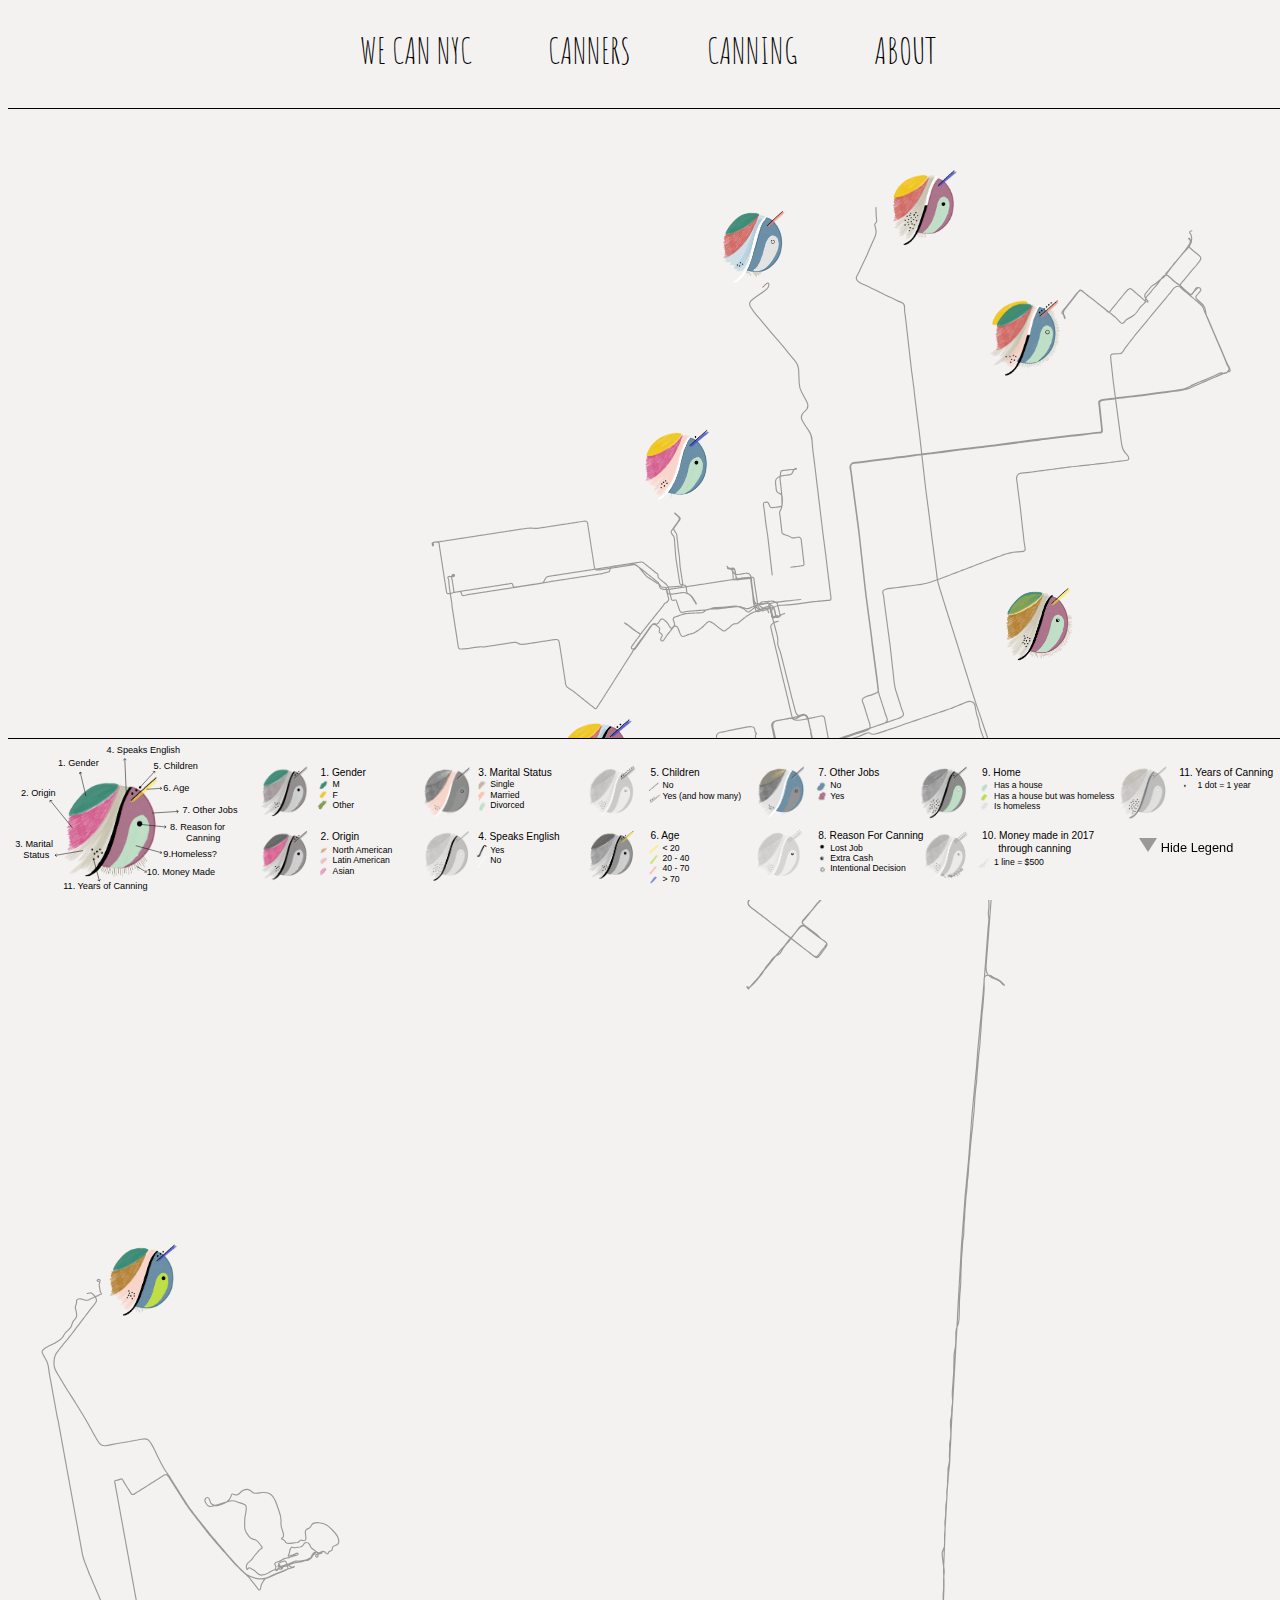
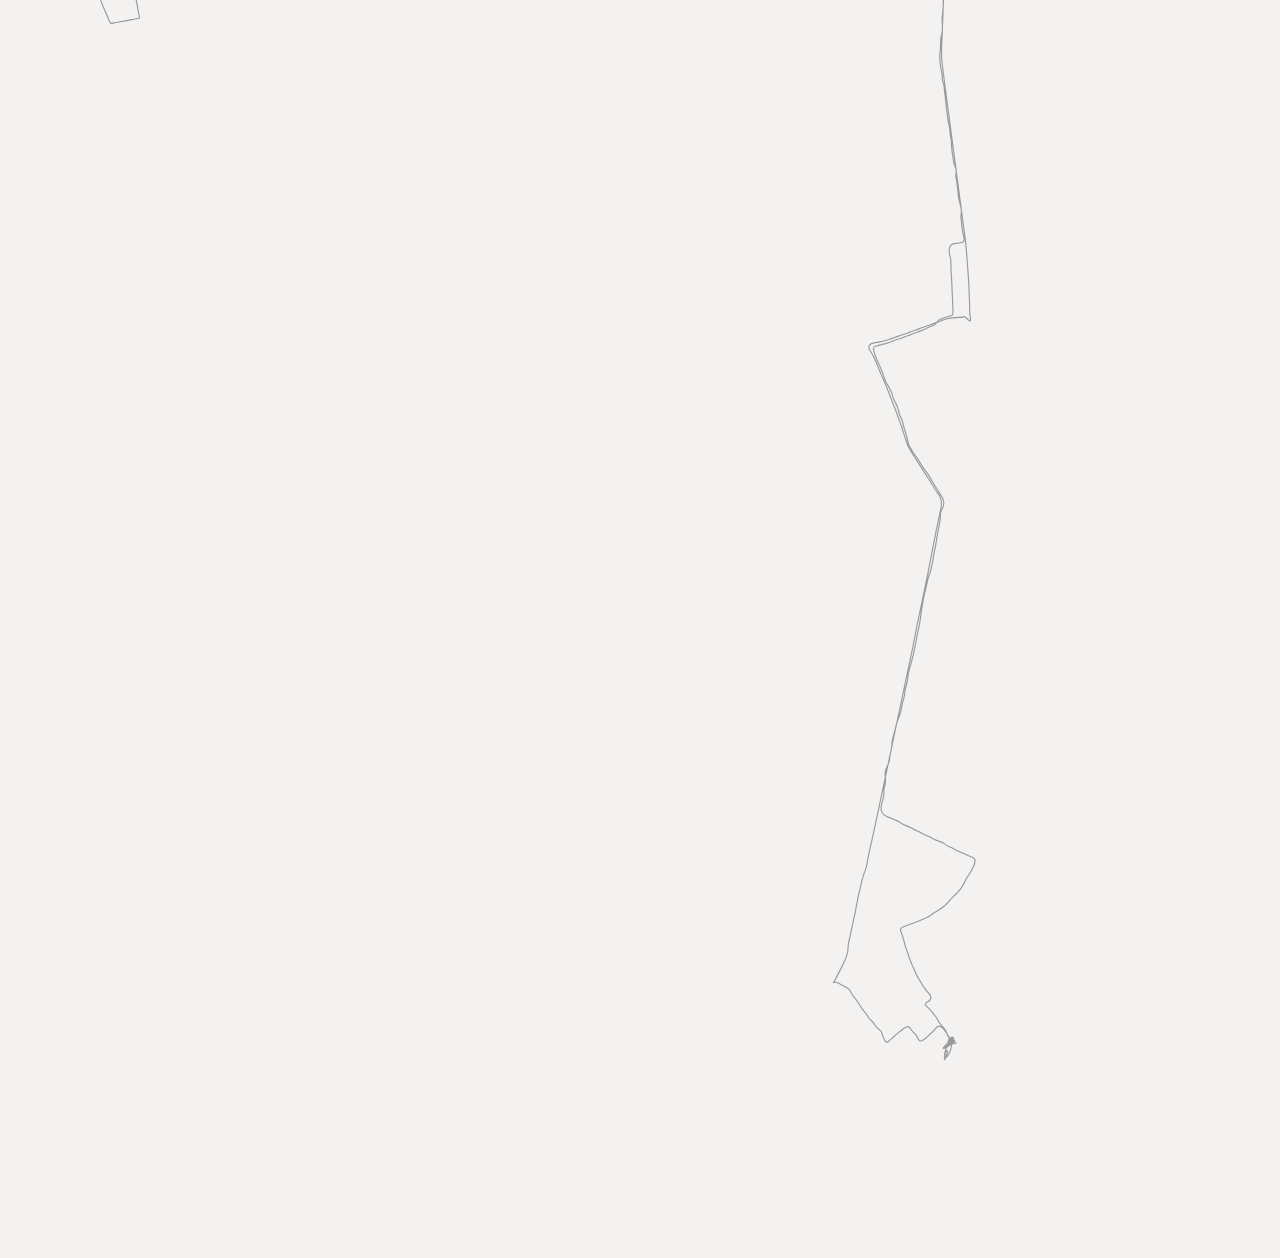
==== commit 66fc0e09: "updated homepage" ====
--- a/index.html
+++ b/index.html
@@ -14,7 +14,7 @@
 <body>
 	<header id="menu">
 		<div id="buttons">
-			<div class="menu_button">WE CAN NYC</div>
+			<div class="menu_button"><a href="/">WE CAN NYC</a></div>
 			<div class="menu_button" id="canners_menu">CANNERS</div>
 			<div class="menu_button">CANNING</div>
 			<div class="menu_button">ABOUT</div>
@@ -273,7 +273,7 @@
 					c1.1-0.6,2.4-1,4-1.1c1.6-0.1,3.1-0.3,4.6-0.5s3-0.4,4.5-0.6c1.5-0.2,3-0.4,4.5-0.5c1.5-0.2,3-0.4,4.5-0.5c1.5-0.2,3-0.4,4.5-0.5"
 					/>
 
-				<image canner="pablo_y_violeta" class="data_portrait" style="overflow:visible;" width="60.66" height="66.10" xlink:href="img/homepage/data_portraits/pedro_josefa.png"  transform="matrix(1 0 0 1 847.7897 315.4883)">
+				<image canner="pablo_y_violeta" class="data_portrait" style="overflow:visible;" width="60.66" height="66.10" xlink:href="img/homepage/data_portraits/pablo_y_violeta.png"  transform="matrix(1 0 0 1 847.7897 315.4883)">
 				</image>
 
 				<svg id="pedro_josefa_overlay">
@@ -641,7 +641,7 @@
 
 
 
-				<image canner="maria" class="data_portrait" style="overflow:visible;" width="55.51" height="64.67" xlink:href="img/homepage/data_portraits/lidia.png"  transform="matrix(1 0 0 1 761.1592 203.8905)">
+				<image canner="maria" class="data_portrait" style="overflow:visible;" width="55.51" height="64.67" xlink:href="img/homepage/data_portraits/maria.png"  transform="matrix(1 0 0 1 761.1592 203.8905)">
 				</image>
 
 				<svg id="lidia_overlay">
@@ -1612,7 +1612,7 @@
 					s2.1-2.8,3.2-4.2c1.1-1.4,2.1-2.8,3.2-4.2c1.1-1.4,2.2-2.8,3.2-4.2c1-1.4,2-2.7,3.2-4.2c1.2-1.4,2.6-3,3.2-4.2
 					c0.6-1.2,0.5-2.2-0.3-3.6c-0.8-1.4-2.2-3.3-3.4-4c-1.2-0.7-2.1-0.2-4,0.3"/>
 
-				<image canner="venzen" class="data_portrait" style="overflow:visible;" width="57.90" height="61.51" xlink:href="img/homepage/data_portraits/vincent.png"  transform="matrix(1 0 0 1 84.9687 1133.3849)">
+				<image canner="venzen" class="data_portrait" style="overflow:visible;" width="57.90" height="61.51" xlink:href="img/homepage/data_portraits/venzen.png"  transform="matrix(1 0 0 1 84.9687 1133.3849)">
 				</image>
 
 				<svg id="vincent_overlay">
--- a/style/main.css
+++ b/style/main.css
@@ -36,6 +36,11 @@
     font-weight: bold;
     text-decoration: underline;
     cursor: pointer;
+}
+
+#goCanLink:hover{
+	font-weight: bold;
+	text-decoration: underline;
 }
 #buttons:after {
     content: "";
@@ -128,6 +133,9 @@
 #page_container, svg{
 	position: relative;
 }
+#page_container{
+	margin-top:12vh;
+}
 path{
 	fill:none;
 	position:absolute;
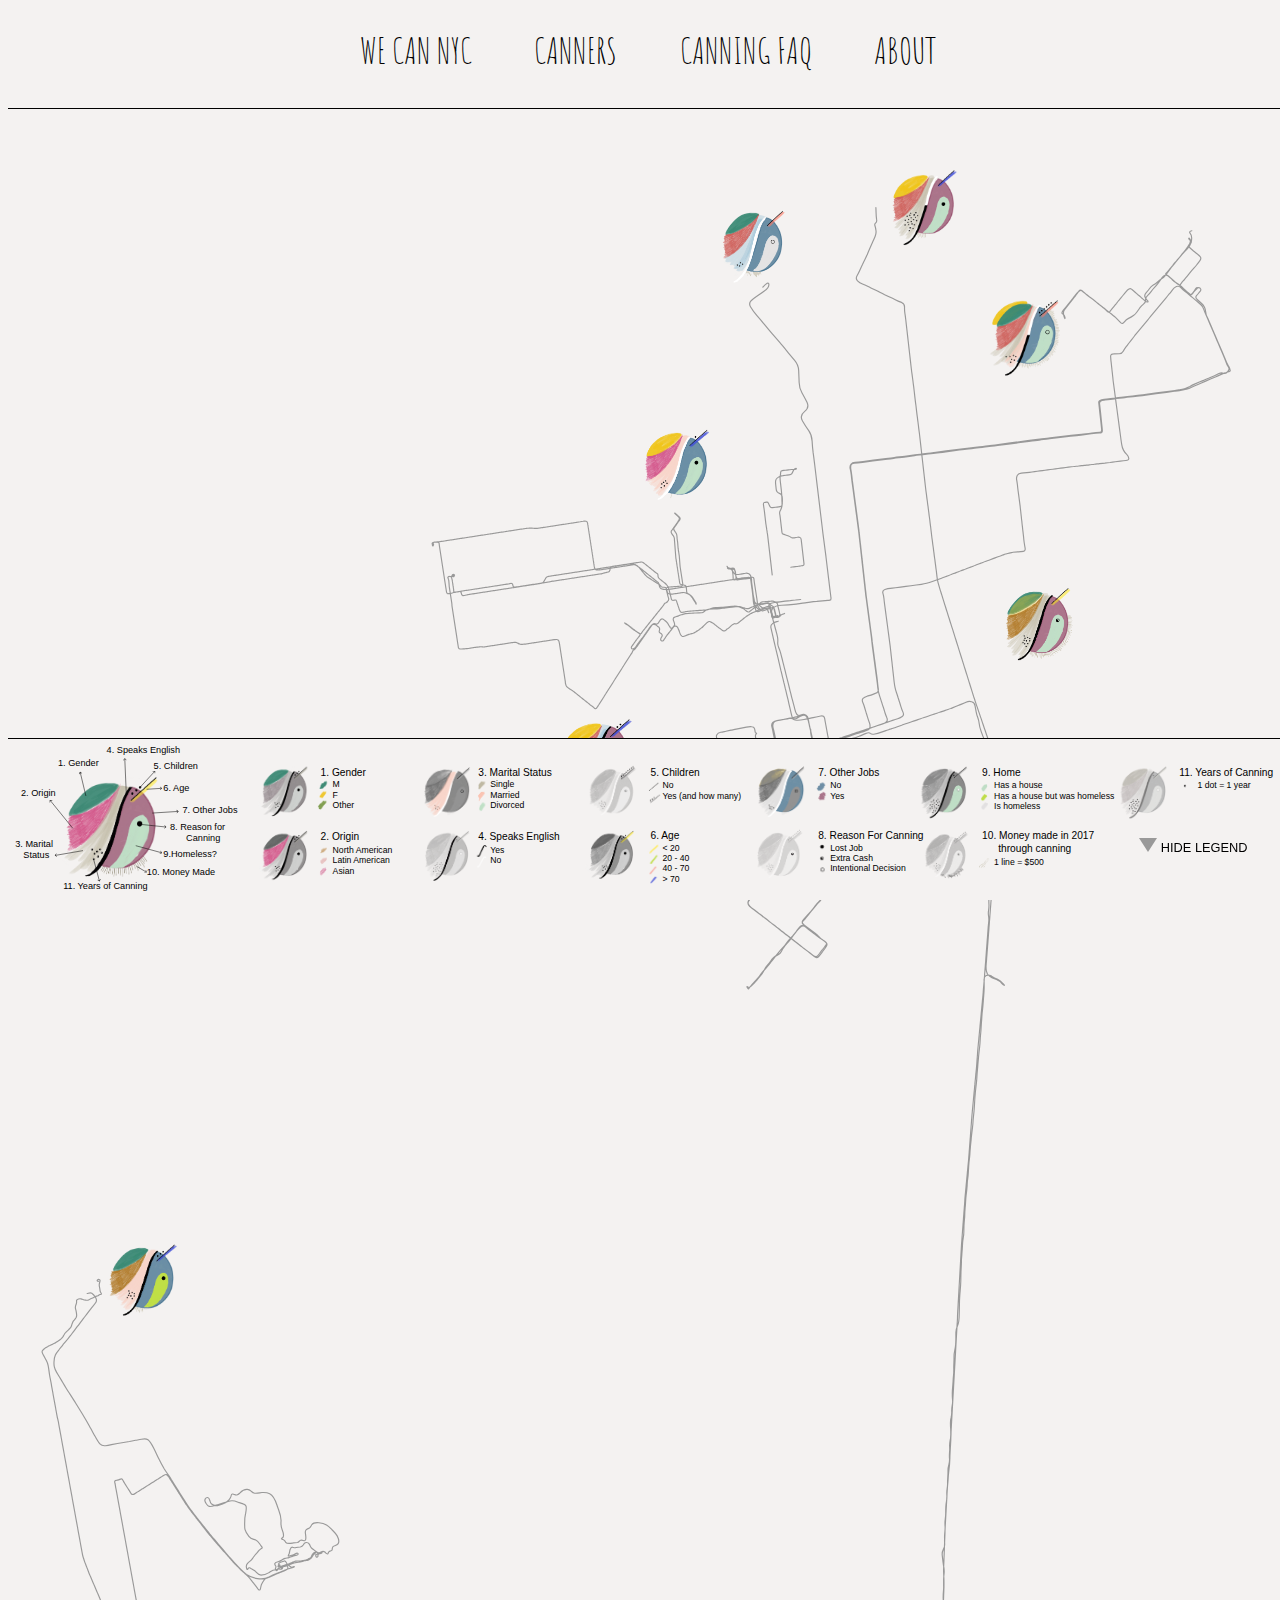
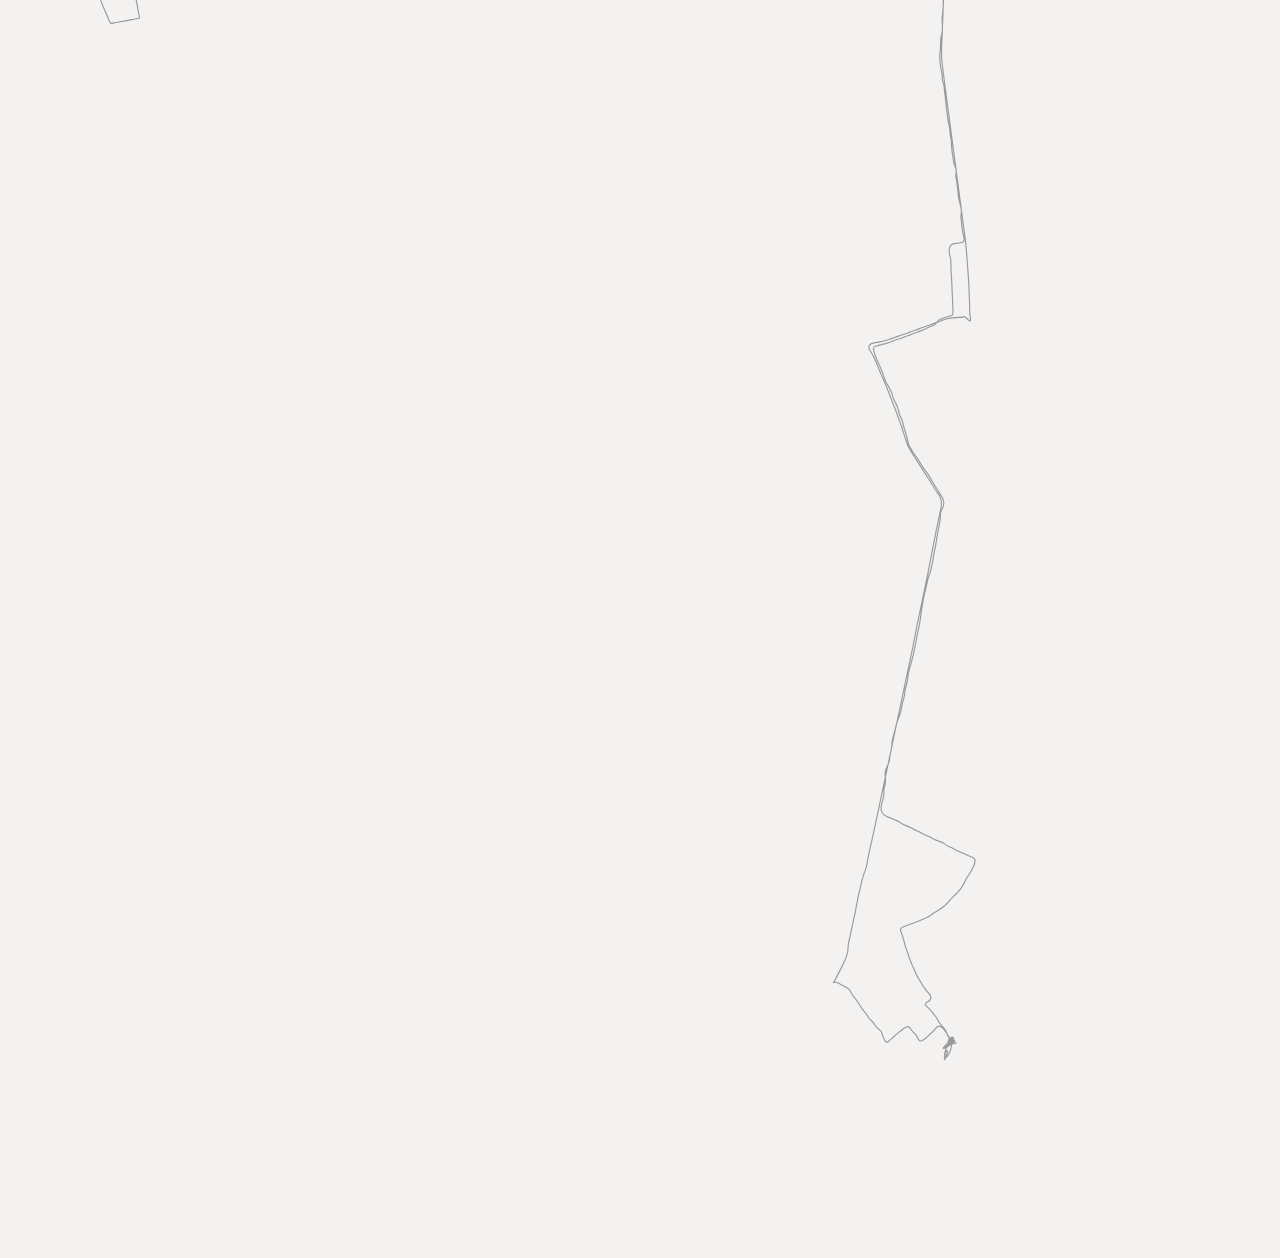
==== commit a8ddc94a: "added pedro and ma" ====
--- a/index.html
+++ b/index.html
@@ -2,30 +2,30 @@
 <html>
 <head>
 	<title>Canners</title>
-
 	<script src="scripts/jquery.min.js"></script>
+	<link href="https://fonts.googleapis.com/css?family=Amatic+SC" rel="stylesheet">
+	<link href="https://fonts.googleapis.com/css?family=Roboto" rel="stylesheet">
+	<link rel="stylesheet" type="text/css" href="style/main.css">
 	<script type="text/javascript" src="scripts/homepage/main.js"></script>
 	<script type="text/javascript" src="scripts/jquery-drawsvg-master/src/jquery.drawsvg.js"></script>
-	<link rel="stylesheet" type="text/css" href="style/main.css">
-	<link href="https://fonts.googleapis.com/css?family=Amatic+SC" rel="stylesheet">
-	<link href="https://fonts.googleapis.com/css?family=Roboto" rel="stylesheet">
-
 </head>
 <body>
 	<header id="menu">
 		<div id="buttons">
-			<div class="menu_button"><a href="/">WE CAN NYC</a></div>
-			<div class="menu_button" id="canners_menu">CANNERS</div>
-			<div class="menu_button">CANNING</div>
-			<div class="menu_button">ABOUT</div>
-			<div id="dropdown" state="closed">
+			<div class="menu_button selected page" id="homepage"><a href="/">WE CAN NYC</a></div>
+			<div class="menu_button drop" id="canners_menu">CANNERS</div>
+			<div class="menu_button page" id="canning_faq"><a href="/canning_faq">CANNING FAQ</a></div>
+			<div class="menu_button page" id="about"><a href="/about">ABOUT</a></div>
+			
+			<div id="dropdown" class="drop" state="closed">
+				<div id="spacer"></div>
 			    <div class="drop_btn" onclick="reload('morena')">MORENA</div>
 			    <div class="drop_btn" onclick="reload('venzen')">VENZEN</div>
 			    <div class="drop_btn" onclick="reload('angel')">ANGEL</div>
 			    <div class="drop_btn" onclick="reload('ma')">MA</div>
 			    <div class="drop_btn" onclick="reload('pablo_y_violeta')">PABLO Y VIOLETA</div>
 			    <div class="drop_btn" onclick="reload('maria')">MARIA</div>
-			    <div class="drop_btn" onclick="reload('walter')">WALTER</div>
+			    <div class="drop_btn" onclick="reload('pedro')">Pedro</div>
 			</div>
 		</div>
 	</header>
@@ -276,7 +276,7 @@
 				<image canner="pablo_y_violeta" class="data_portrait" style="overflow:visible;" width="60.66" height="66.10" xlink:href="img/homepage/data_portraits/pablo_y_violeta.png"  transform="matrix(1 0 0 1 847.7897 315.4883)">
 				</image>
 
-				<svg id="pedro_josefa_overlay">
+				<svg id="pablo_y_violeta_overlay">
 				<path canner="pablo_y_violeta" class="overlay_path" d="M1024.3,256.2c-1.9,0.4-2.4,1.2-1.5,2.2s1.3,2.3,1.3,3.9c0.1,1.6-0.2,3.1-0.7,4.5c-0.5,1.4-1.2,2.6-2.1,3.8
 					c-0.9,1.2-1.8,2.2-2.9,3.2c-1,1-1.9,2-2.8,3c-0.8,1-1.7,2.1-2.7,3.2s-1.9,2.3-2.7,3.4s-1.7,2.1-2.4,3s-1.3,1.6-1.6,1.9
 					c-0.3,0.4-0.9,1.2-1.9,2.6c-1,1.4-1.9,2.6-2.9,3.8c-0.9,1.1-2,2.1-3.3,3s-2.4,1.8-3.5,2.8c-1.1,1-2.3,1.9-3.7,2.7
@@ -644,7 +644,7 @@
 				<image canner="maria" class="data_portrait" style="overflow:visible;" width="55.51" height="64.67" xlink:href="img/homepage/data_portraits/maria.png"  transform="matrix(1 0 0 1 761.1592 203.8905)">
 				</image>
 
-				<svg id="lidia_overlay">
+				<svg id="maria_overlay">
 					<path canner="maria" class="overlay_path" d="M750.9,236.2c0.1,1.8,0.1,3.5,0.2,5.3c0,1.7,0.2,3.4,0.4,4.9c0.3,1.5,0,2.5-0.8,3c-0.8,0.5-1,1.3-0.6,2.5
 						c0.4,1.2,0.7,2.6,0.9,4.3c0.2,1.7-0.1,3.3-0.8,5c-0.7,1.7-1.5,3.3-2.2,4.9c-0.7,1.6-1.4,3.2-2.1,4.8c-0.7,1.6-1.4,3.2-2.1,4.9
 						s-1.4,3.2-2.2,4.8c-0.8,1.6-1.6,3.2-2.3,4.8c-0.8,1.6-1.5,3.2-2.2,4.8c-0.7,1.6-1.5,3.2-2.5,4.9c-1,1.7-0.8,3.2,0.4,4.4
@@ -1615,7 +1615,7 @@
 				<image canner="venzen" class="data_portrait" style="overflow:visible;" width="57.90" height="61.51" xlink:href="img/homepage/data_portraits/venzen.png"  transform="matrix(1 0 0 1 84.9687 1133.3849)">
 				</image>
 
-				<svg id="vincent_overlay">
+				<svg id="venzen_overlay">
 					<path canner="venzen" class="overlay_path" d="M78.2,1165.2c-0.9-0.2-1.3-0.7-0.9-1.1c0.4-0.4,1.5-0.6,2-0.3c0.5,0.2,0.4,0.8,0.2,1.5
 						c-0.2,0.7-0.4,1.4-0.5,2.2c-0.1,0.8-0.1,1.5,0.1,2.3c0.1,0.7,0.3,1.5,0.4,2.2s0.1,1.4,0.4,2.2c0.3,0.8,1,1.6,1,2
 						c0,0.3-0.7,0.1-1.4,0.3c-0.6,0.2-1.2,0.9-1.8,1.2c-0.7,0.3-1.5,0.3-2.1,0.6s-1.2,0.8-1.9,1.1c-0.7,0.3-1.4,0.5-2.1,0.8
@@ -1740,8 +1740,9 @@
 
 		<div id='legend_toggle'>
 			<div id="triangle"></div>
-			<div style='display: inline-block;'>Hide Legend</div>
+			<div id="label" style='display: inline-block;'>HIDE LEGEND</div>
 		</div>
+
 		<div id="legend" class="on">
 			<svg version="1.1" id="Layer_1" xmlns="http://www.w3.org/2000/svg" xmlns:xlink="http://www.w3.org/1999/xlink" x="0px" y="0px"
 				 viewBox="0 0 5015 615" style="enable-background:new 0 0 5015 615;" xml:space="preserve">
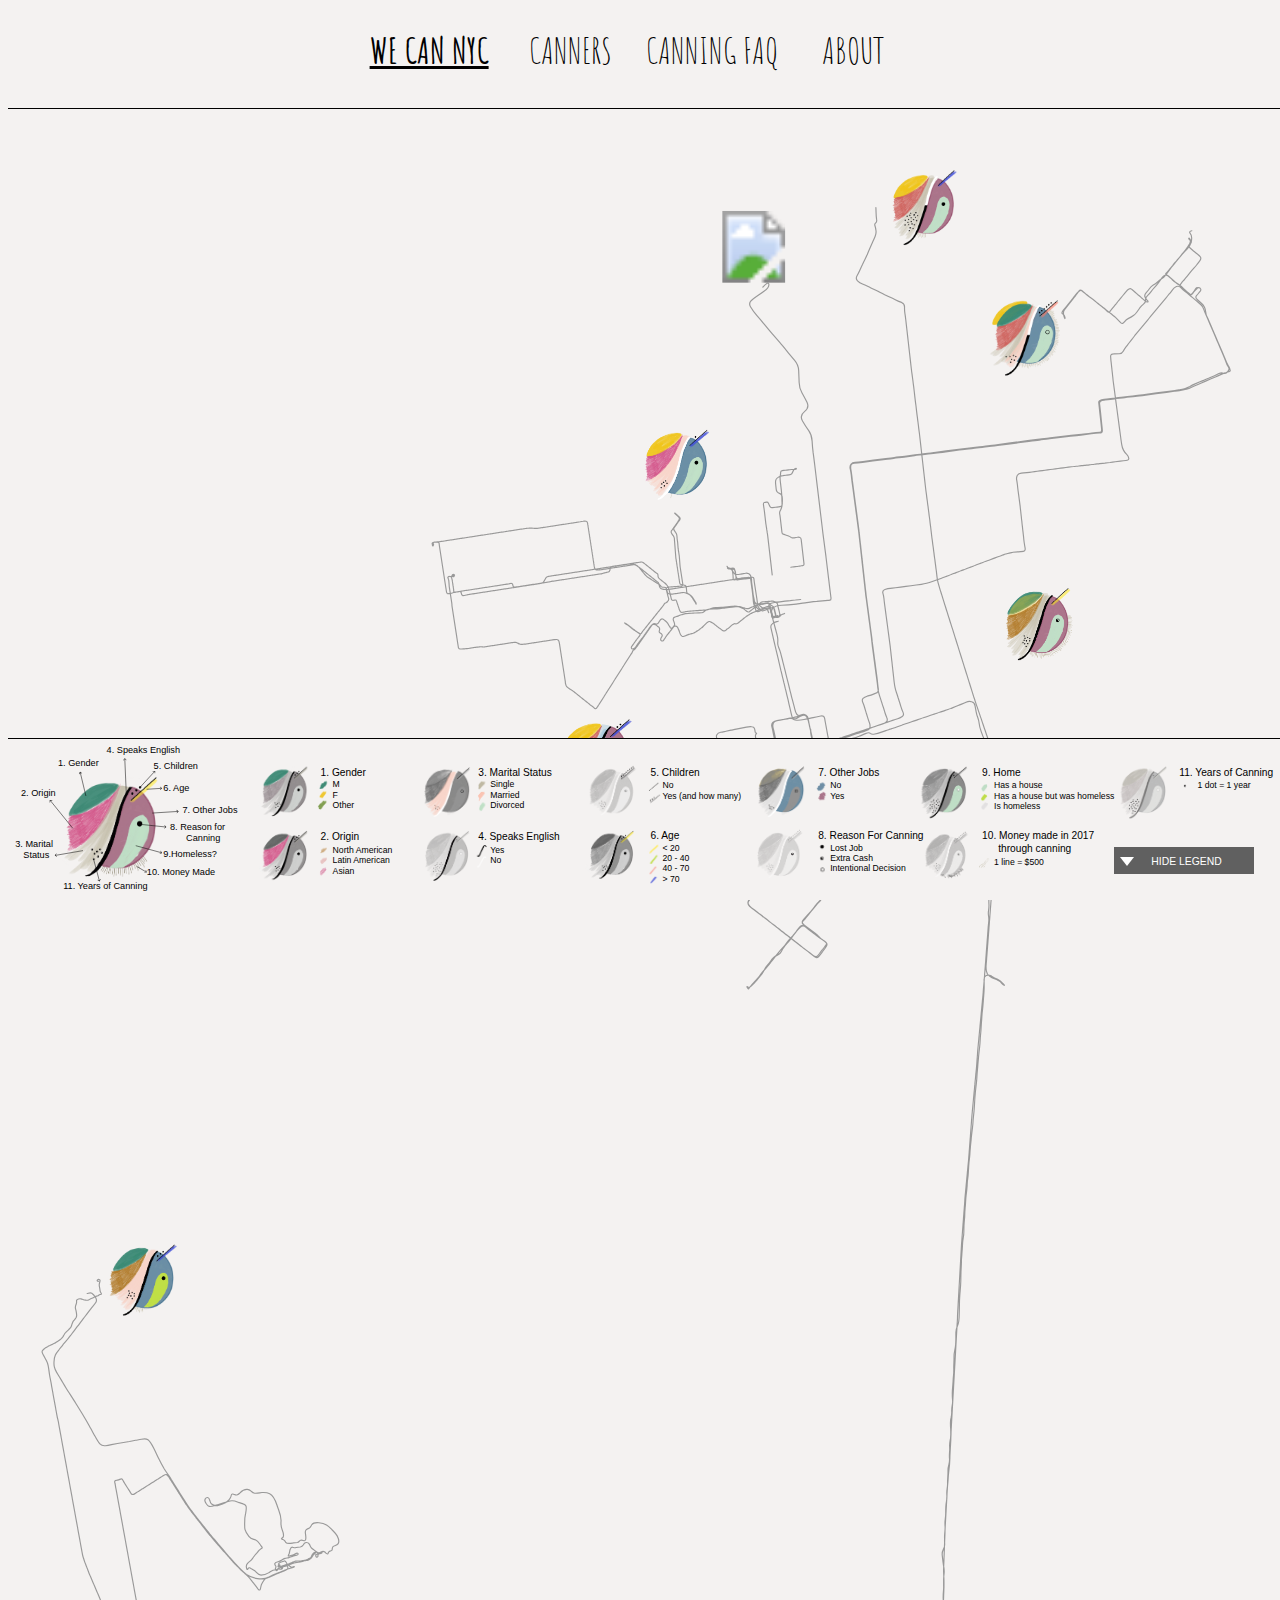
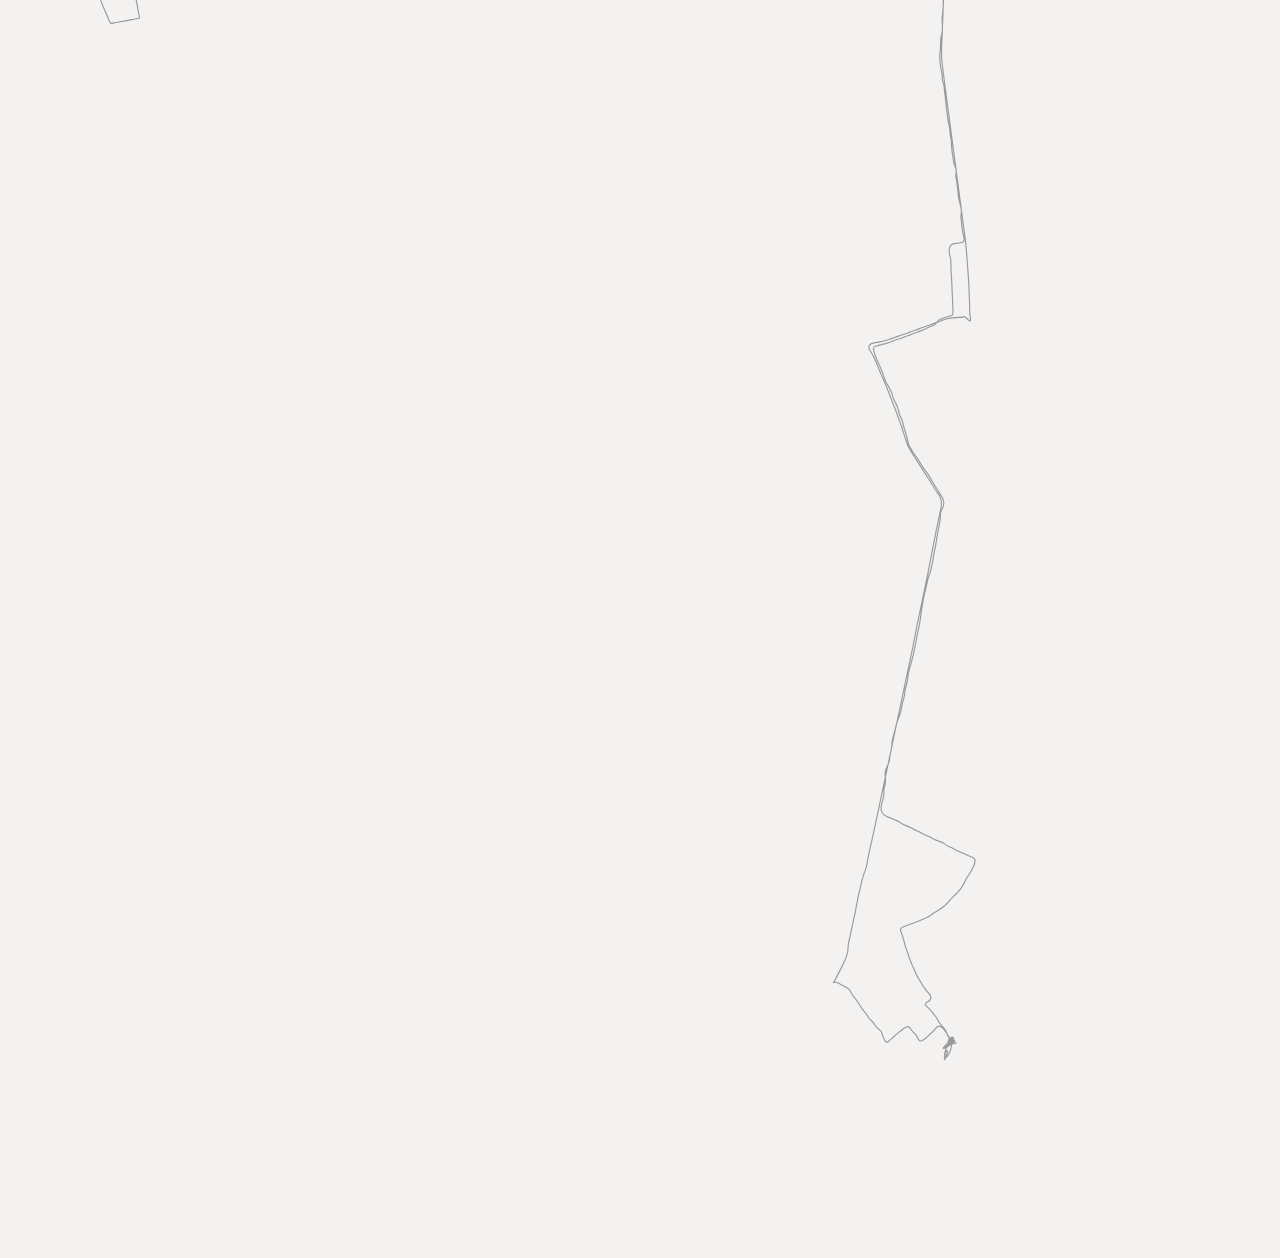
==== commit a34f4ac3: "fixed media query issues" ====
--- a/index.html
+++ b/index.html
@@ -1,15 +1,19 @@
 <!DOCTYPE html>
 <html>
 <head>
+	<meta charset="UTF-8">
+	<meta name="viewport" content="width=device-width,initial-scale=1.0">
 	<title>Canners</title>
 	<script src="scripts/jquery.min.js"></script>
 	<link href="https://fonts.googleapis.com/css?family=Amatic+SC" rel="stylesheet">
 	<link href="https://fonts.googleapis.com/css?family=Roboto" rel="stylesheet">
 	<link rel="stylesheet" type="text/css" href="style/main.css">
+	<script type="text/javascript" src="scripts/canners/cannerAttr.js"></script>
 	<script type="text/javascript" src="scripts/homepage/main.js"></script>
 	<script type="text/javascript" src="scripts/jquery-drawsvg-master/src/jquery.drawsvg.js"></script>
 </head>
 <body>
+	<div id="screen_cover">Welcome to Canners.NYC. Please come back and visit using a larger device.</div>
 	<header id="menu">
 		<div id="buttons">
 			<div class="menu_button selected page" id="homepage"><a href="/">WE CAN NYC</a></div>
@@ -851,11 +855,11 @@
 					c-2.2-2.5-4.4-5.1-6.5-7.7c-2.1-2.6-4.3-5.2-6.6-7.8c-2.3-2.6-4.1-5.2-5.6-7.7s-0.6-4.9,2.5-7c3.1-2.2,6.2-4.3,9.2-6.4
 					c3-2.1,4.4-4.1,4.2-6.1c-0.2-1.9-2-1.1-5.2,2.5"/>
 
-				<image canner="walter" class="data_portrait" style="overflow:visible;" width="56.66" height="62.03" xlink:href="img/homepage/data_portraits/walter.png"  transform="matrix(1 0 0 1 613.21 239.0839)">
+				<image canner="pedro" class="data_portrait" style="overflow:visible;" width="56.66" height="62.03" xlink:href="img/homepage/data_portraits/pedro.png"  transform="matrix(1 0 0 1 613.21 239.0839)">
 				</image>
 
-				<svg id="walter_overlay">
-					<path canner="walter" class="overlay_path" d="M661.8,591.1c-1.6-3.8-1.7-6.5-0.2-8.2c1.5-1.7,4.1-2.6,7.8-2.7c3.7-0.1,7.1-0.3,10.4-0.8
+				<svg id="pedro_overlay">
+					<path canner="pedro" class="overlay_path" d="M661.8,591.1c-1.6-3.8-1.7-6.5-0.2-8.2c1.5-1.7,4.1-2.6,7.8-2.7c3.7-0.1,7.1-0.3,10.4-0.8
 						c3.3-0.4,6.6-0.9,9.9-1.3c3.3-0.4,6.7-0.9,10.1-1.2c3.4-0.4,6.6-0.7,9.5-0.9c0.8,0,1.4-0.1,1.9-0.2c0.7-0.1,1-0.9,0.8-2.4
 						c-0.2-1.3-0.3-2.6-0.5-4c-0.6-4.3-1-8.1-1.4-11.3c-0.4-3.3-0.8-6.6-1.2-9.9c-0.4-3.4-0.8-6.7-1.2-10s-0.9-6.7-1.3-10
 						c-0.4-3.3-0.9-6.7-1.3-10s-0.8-6.7-1.2-10c-0.4-3.3-0.8-6.7-1.2-10c-0.4-3.3-0.8-6.7-1.2-10c-0.4-3.3-0.8-6.7-1.2-10
--- a/style/main.css
+++ b/style/main.css
@@ -2,32 +2,55 @@
 
 	background: #F4F2F1;
 
+}
+#screen_cover{
+	background: #F4F2F1;
+	font-family: 'Amatic SC', cursive;
+	font-size: 6vh;
+	width:100vw;
+	height:100vh;
+	margin-top: -12vh;
+	display: flex;
+	justify-content: center;
+	align-items: center;
+	position: fixed;
+	z-index: 20;
+}
+@media only screen and (min-width: 600px){
+	#screen_cover{
+		display: none;
+	}
 }
 a{
 	text-decoration: none;
 	    color:black;
 }
 
+.menu_button.selected{
+	font-weight: bold;
+	text-decoration: underline;
+	cursor: pointer;
+}
 #menu {
     font-family: 'Amatic SC', cursive;
     height: 12vh;
     border-bottom: 1px solid black;
     background: #F4F2F1;
-    overflow: hidden;
+    /*overflow: hidden;*/
     position: fixed;
     top: 0;
     width: 100%;
-    z-index: 10;
-}
-
-
+    z-index: 12;
+}
 #buttons {
     width: 45%;
     margin: 0 auto;
     text-align: justify;
 }
 .menu_button {
+	width:24%;
     font-size: 4vh;
+    text-align: center;
     display: inline-block;
     margin: 3vh 0;
 }
@@ -38,22 +61,10 @@
     cursor: pointer;
 }
 
-#goCanLink:hover{
-	font-weight: bold;
-	text-decoration: underline;
-}
-#buttons:after {
-    content: "";
-    width: 100%;
-    display: inline-block;
-}
 #dropdown{
-   width:15%;
-   left:37.5%;
-   top:12vh;
-   height:40vh;
-   position: fixed;
-   z-index: 100;
+	position: fixed;
+   border-bottom: 2px solid black;
+   z-index: -1;
    background: #F4F2F1;
    display: none;
 }
@@ -62,7 +73,6 @@
    text-align: center;
    padding:0.7vh 0px;
    font-size:3vh;
-   outline:0.5px solid black;
    overflow: hidden;
 }
 .drop_btn:hover{
@@ -70,46 +80,60 @@
    text-decoration: underline;
    cursor: pointer;
 }
-
+#spacer{
+	height:8vh;
+}
+
+
+
+
+
+#goCanLink:hover{
+	font-weight: bold;
+	text-decoration: underline;
+}
 
 #legend{
 	position: fixed;
-	z-index: 20;
+	z-index: 13;
 	width:100%;
 	bottom:0;
 	background: #F4F2F1;
 	border-top: 1px solid black;
 	/*display: none;*/
 }
+
+
 #legend_toggle{
 	font-family: Roboto-Regular, sans-serif;
-	font-size: 1vw;
-	height:4vh;
+	height:2vh;
 	width:10vw;
 	bottom:2vw;
 	right:2vw;
-	position: fixed;
-	z-index: 25;
-	text-align: top;
-	/*border:1px solid black;*/
-}
-
-#legend_toggle div:nth-child(1){
-	right:0;
-	margin-left: 1vw;
+	padding:0.5vh 0.5vw;
+	position: fixed;
+	z-index: 14;
+	background: #606060;
+	color:white;
+}
+
+#legend_toggle > #label{
+	margin-left:1vw;
+	font-size: 65%;
 	position: relative;
 	display: inline-block;
-	/*border: 1px solid black;*/
-}
+	vertical-align: middle;
+}
+
 #triangle {
+    display: inline-block;
+    position: relative;
     width: 0;
     height: 0;
-    border-top: 1.6vh solid #999999;
-    border-left:1vh solid transparent;
-    border-right: 1vh solid transparent;
-    display: inline-block;
     left:0;
-    position: relative;
+    border-top: 1vh solid #ffffff;
+    border-left:0.8vh solid transparent;
+    border-right: 0.8vh solid transparent;
     transform: rotate(0deg);
 }
 
@@ -128,6 +152,8 @@
 	cursor: pointer;
 
 }
+
+
 
 
 #page_container, svg{
@@ -153,17 +179,18 @@
 	left:150px;
 	top:200px;
 	z-index: 10;
+	cursor: pointer;
 }
 
 
 #popup{
 	padding:1vw;
-	width:15vw;
+	width:17vw;
 	height:auto;
 	background:white;
 	position: relative;
 	z-index: 9;
-
+	box-shadow:5px 5px 5px #606060;
 	/*visibility:hidden;*/	
 	opacity: 0.85;
 /*	top:350px;
